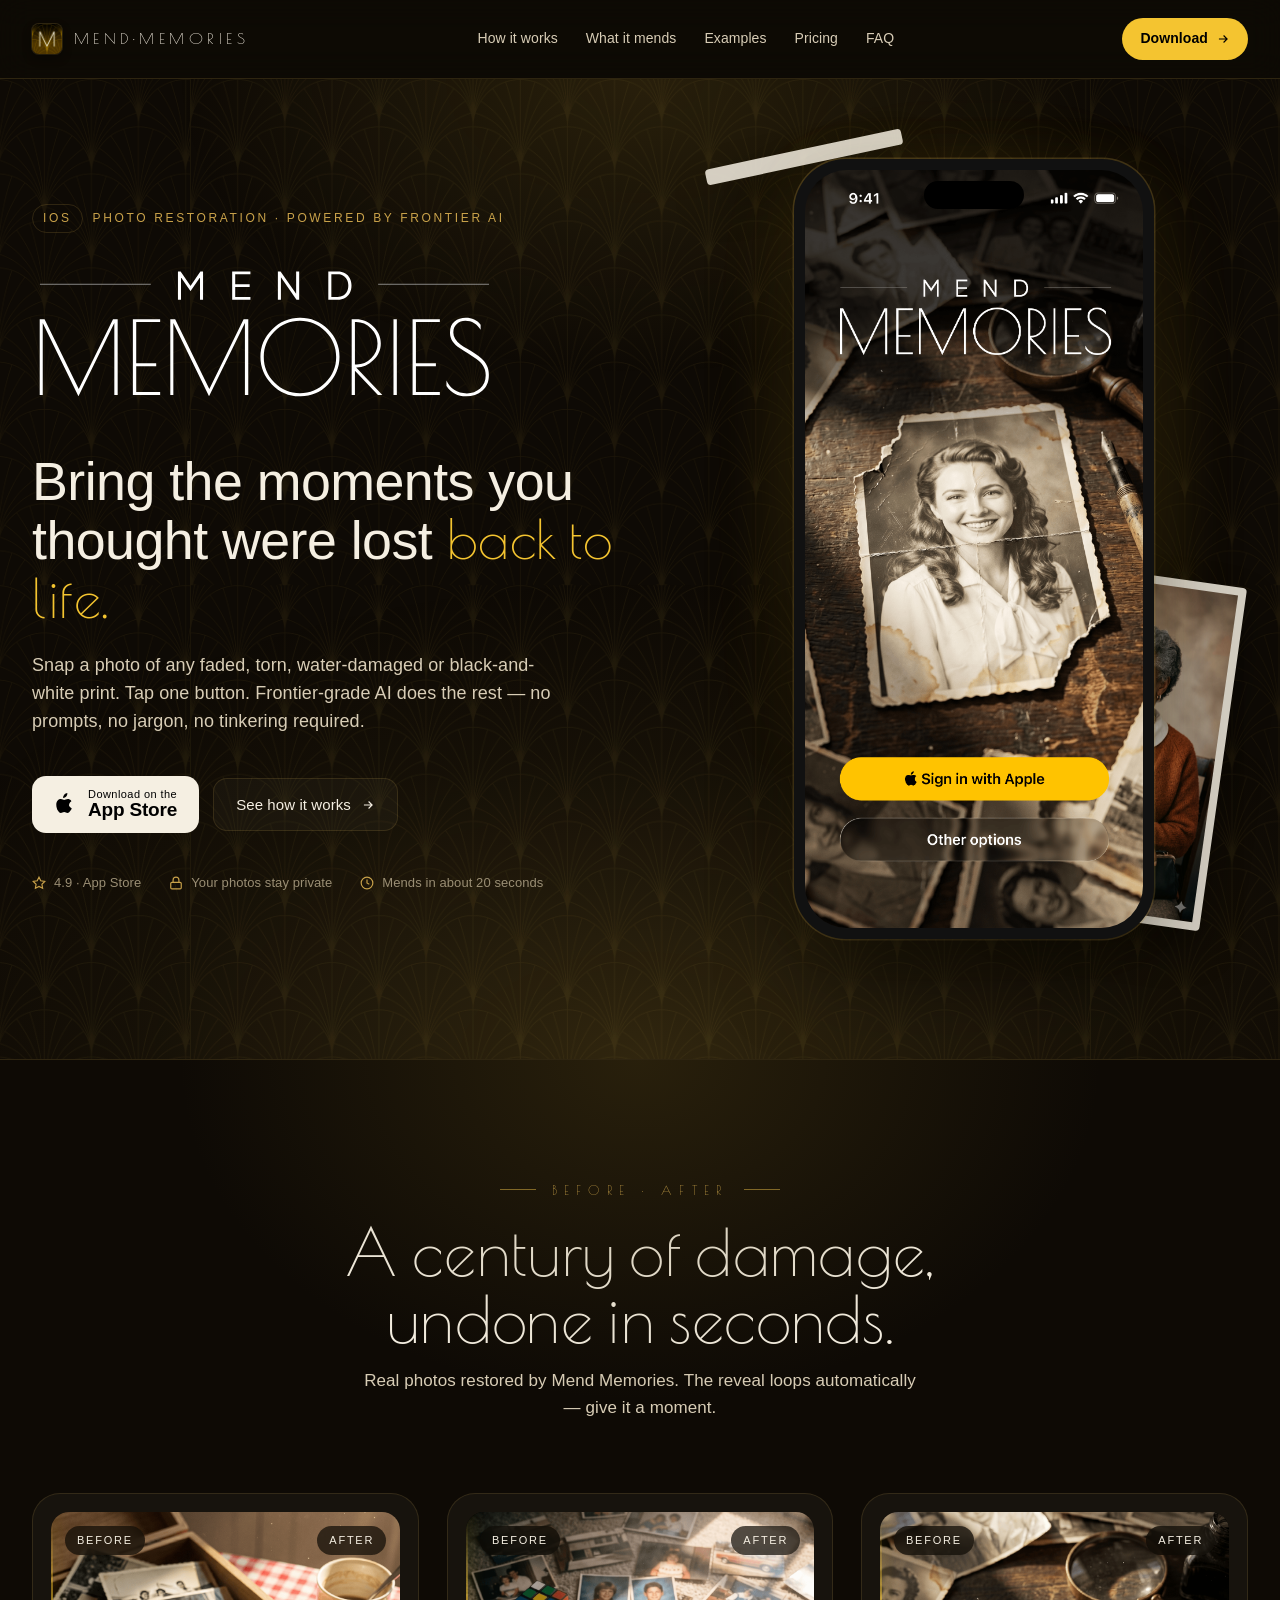
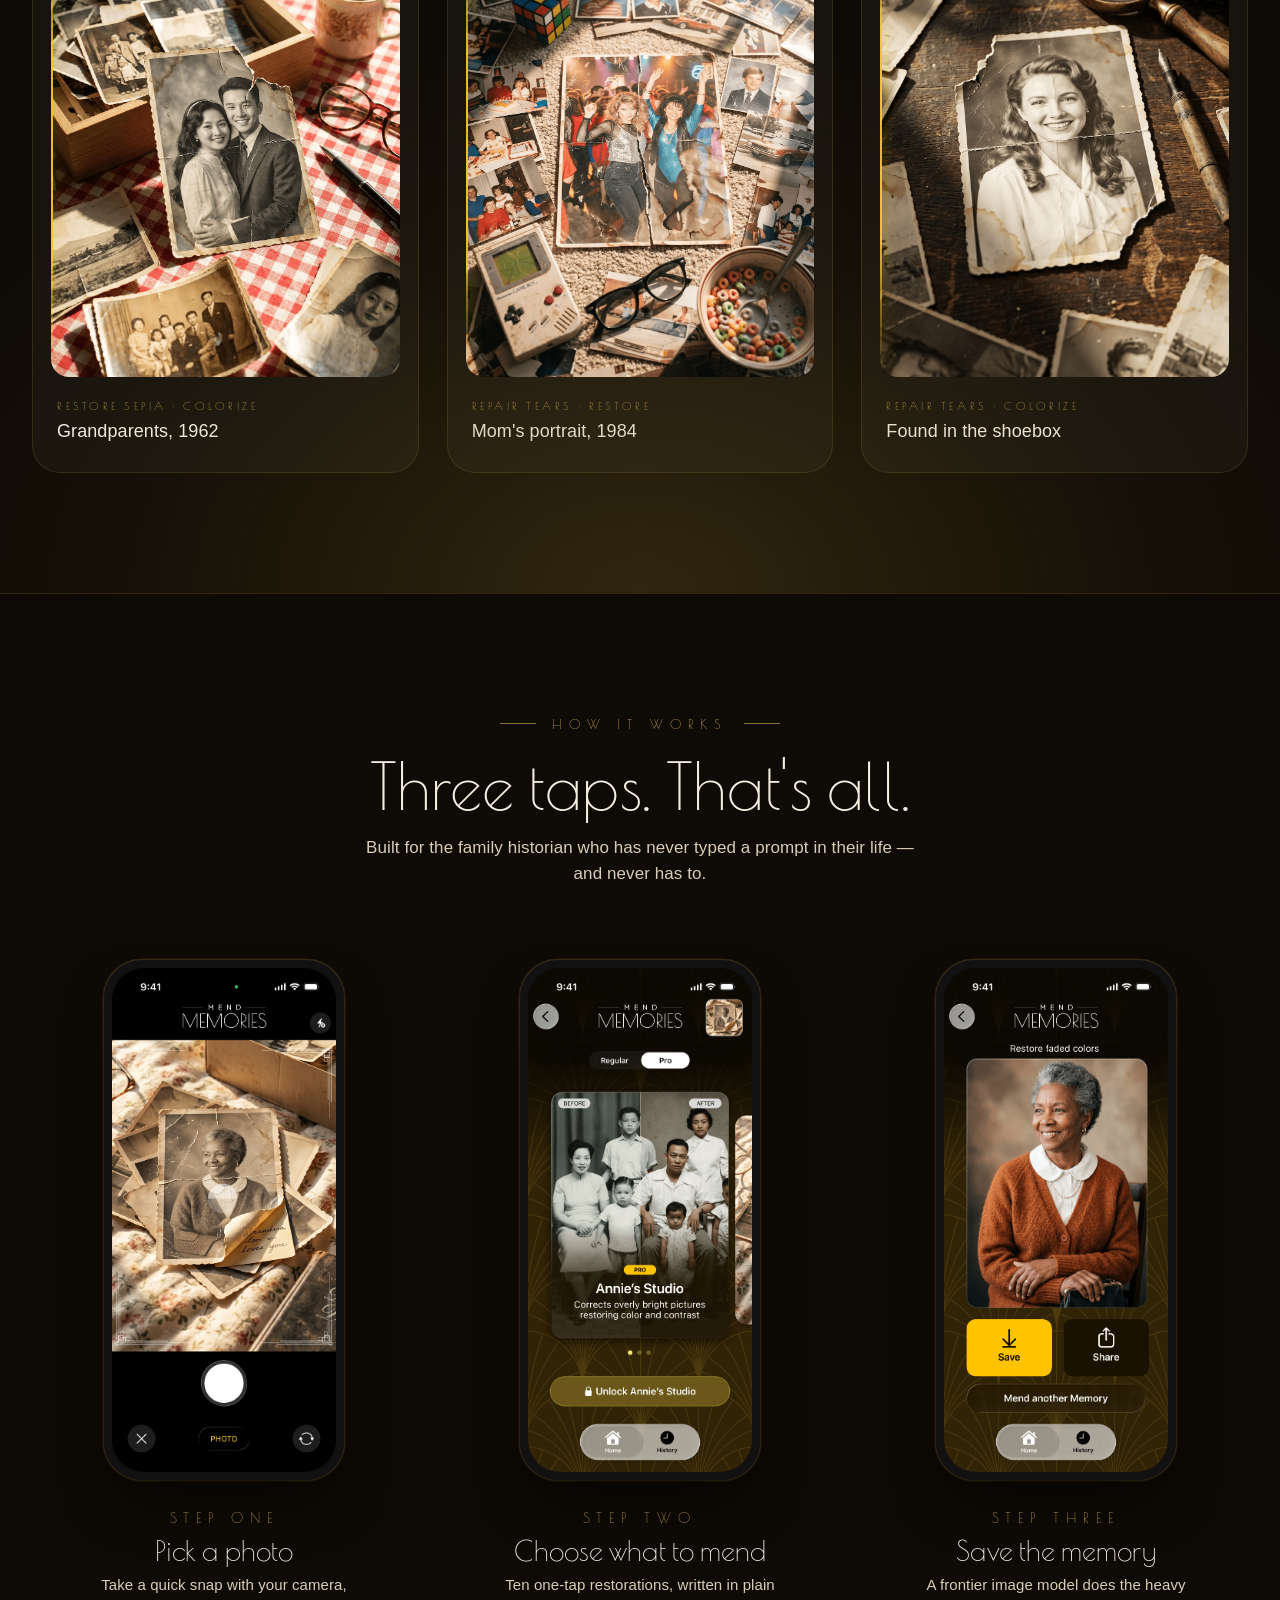
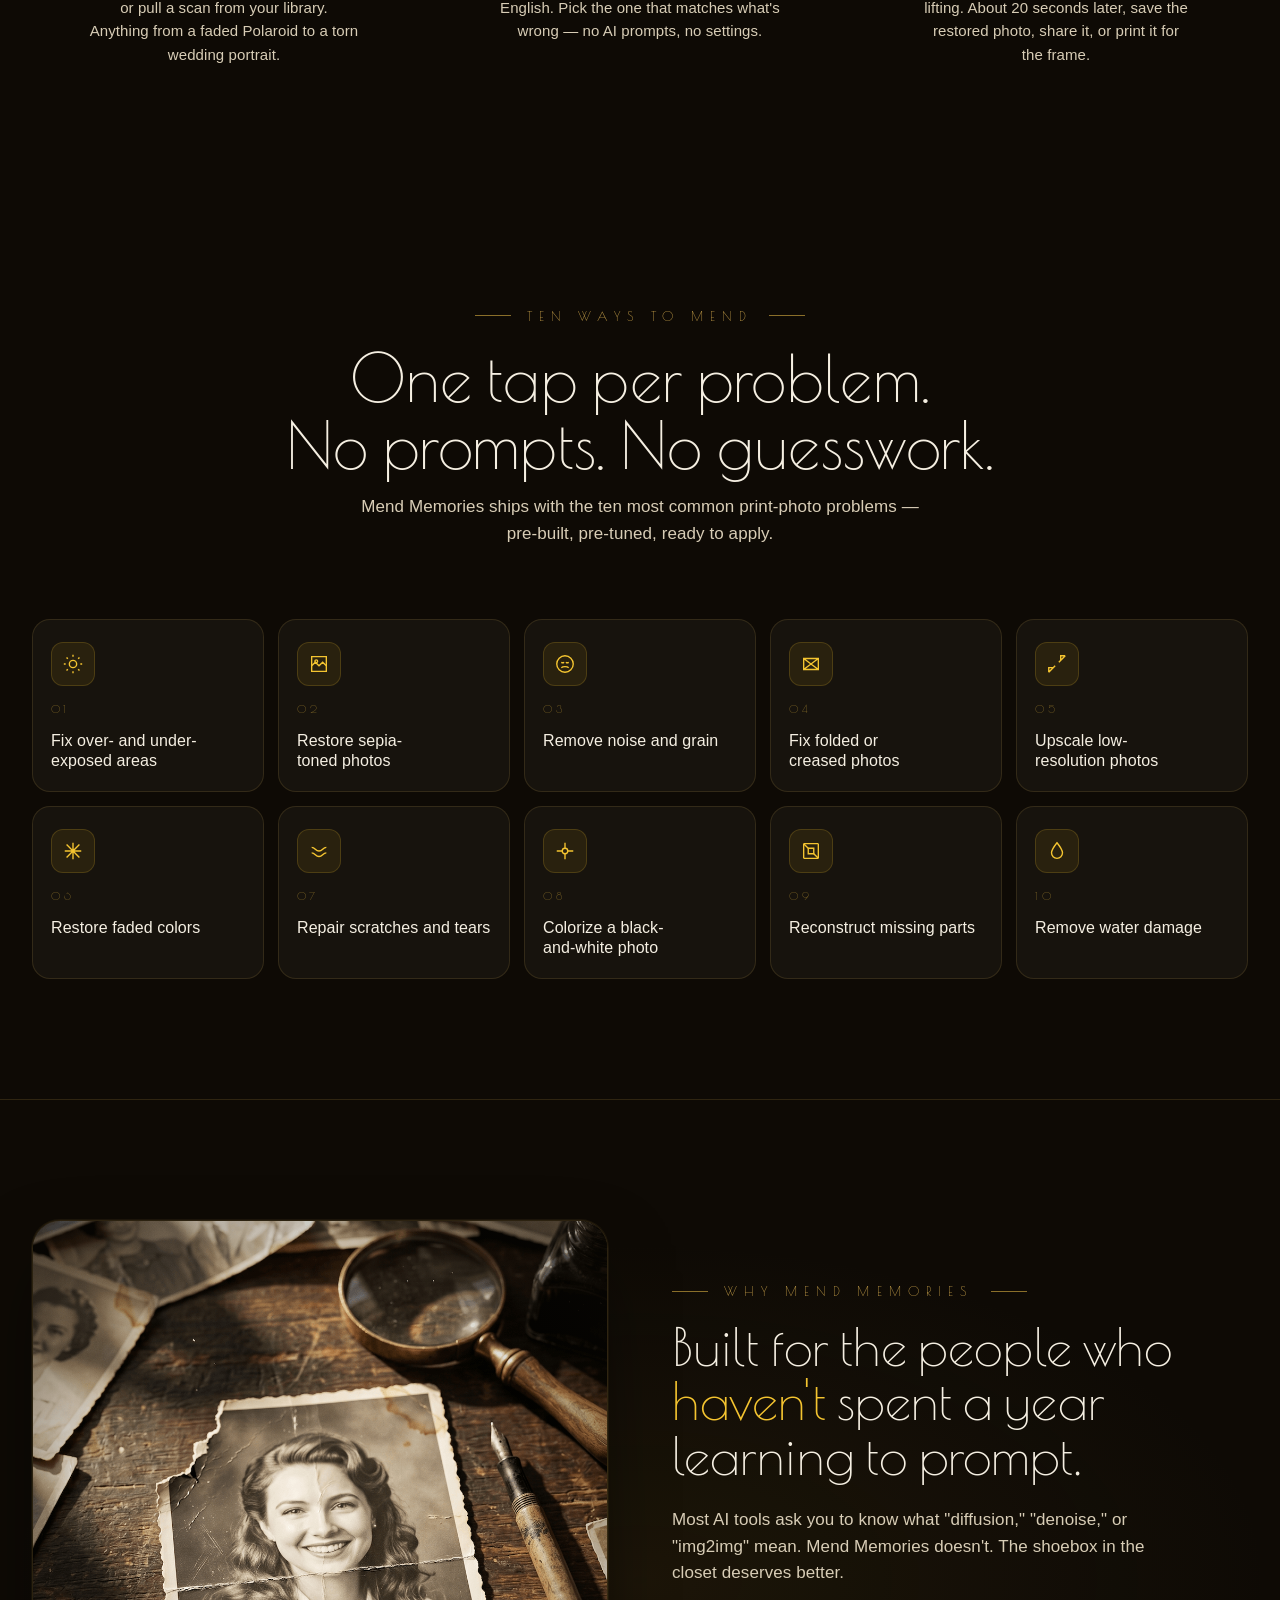
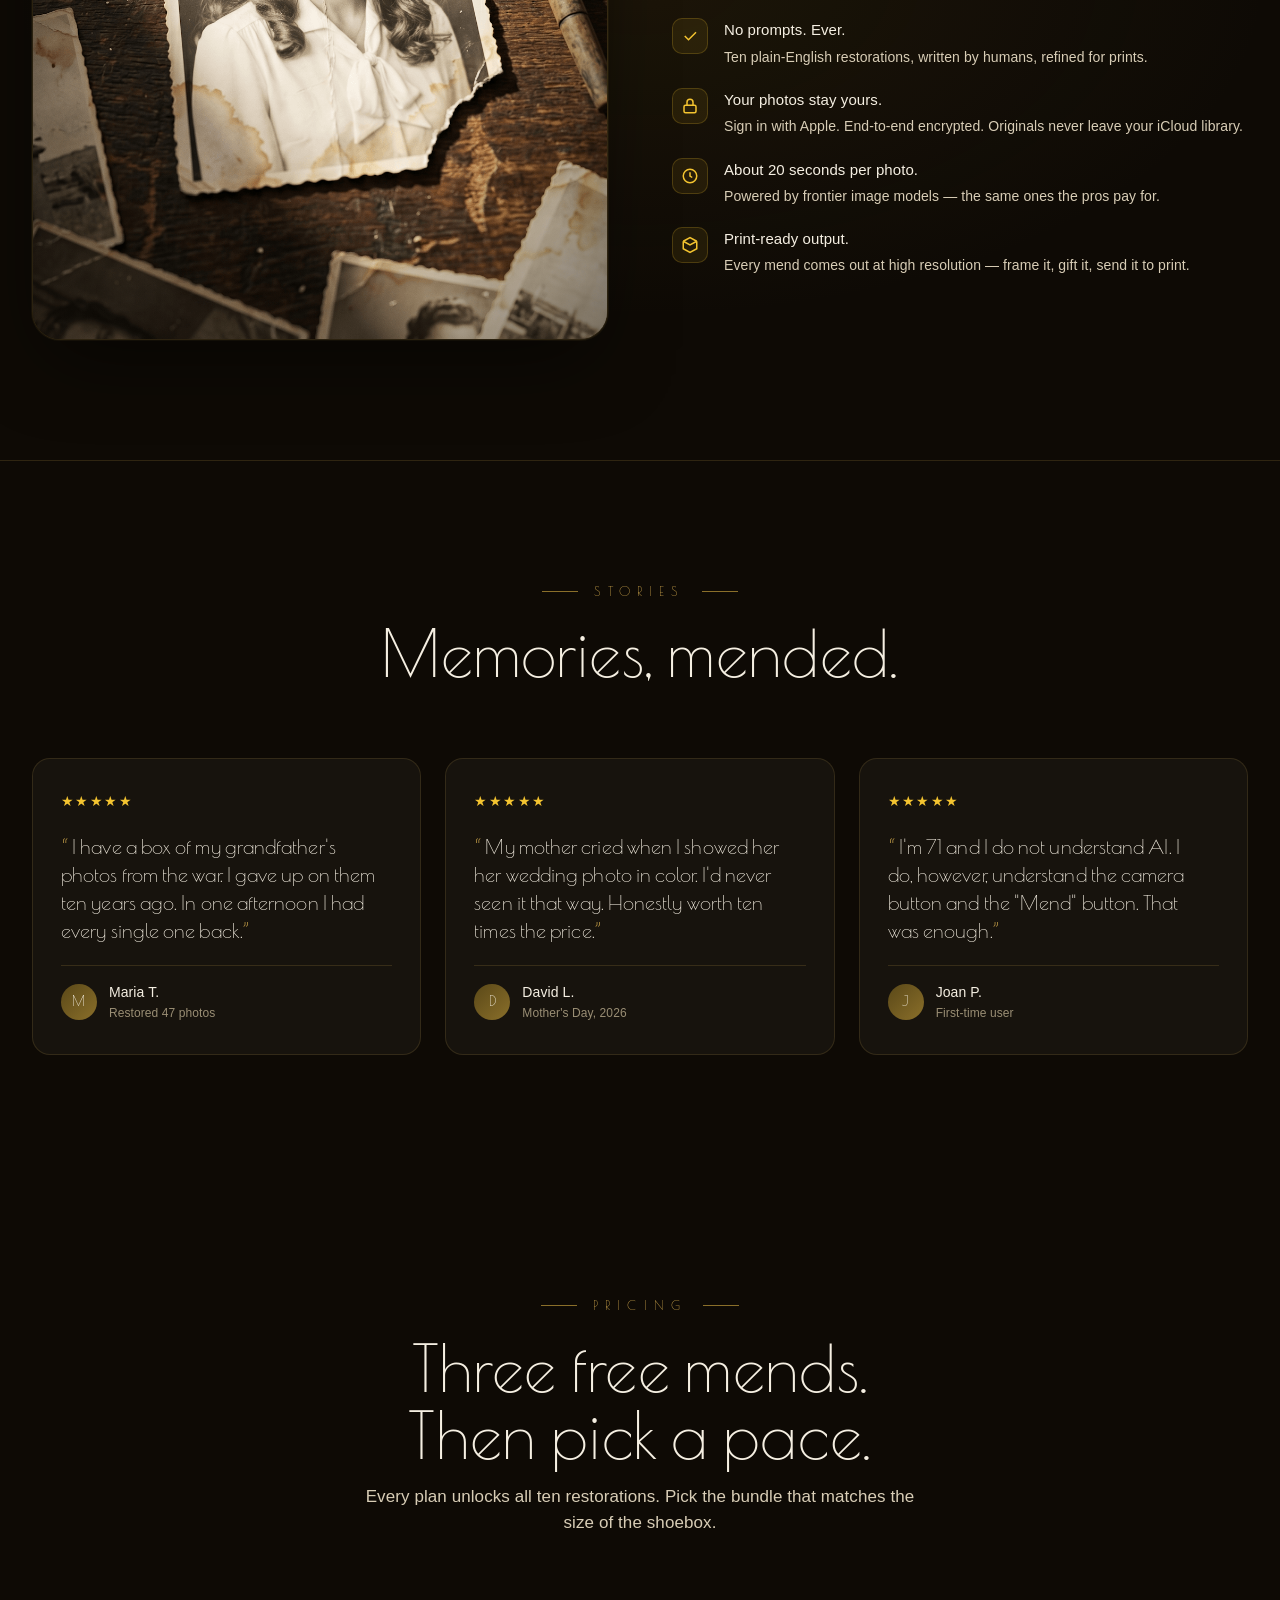
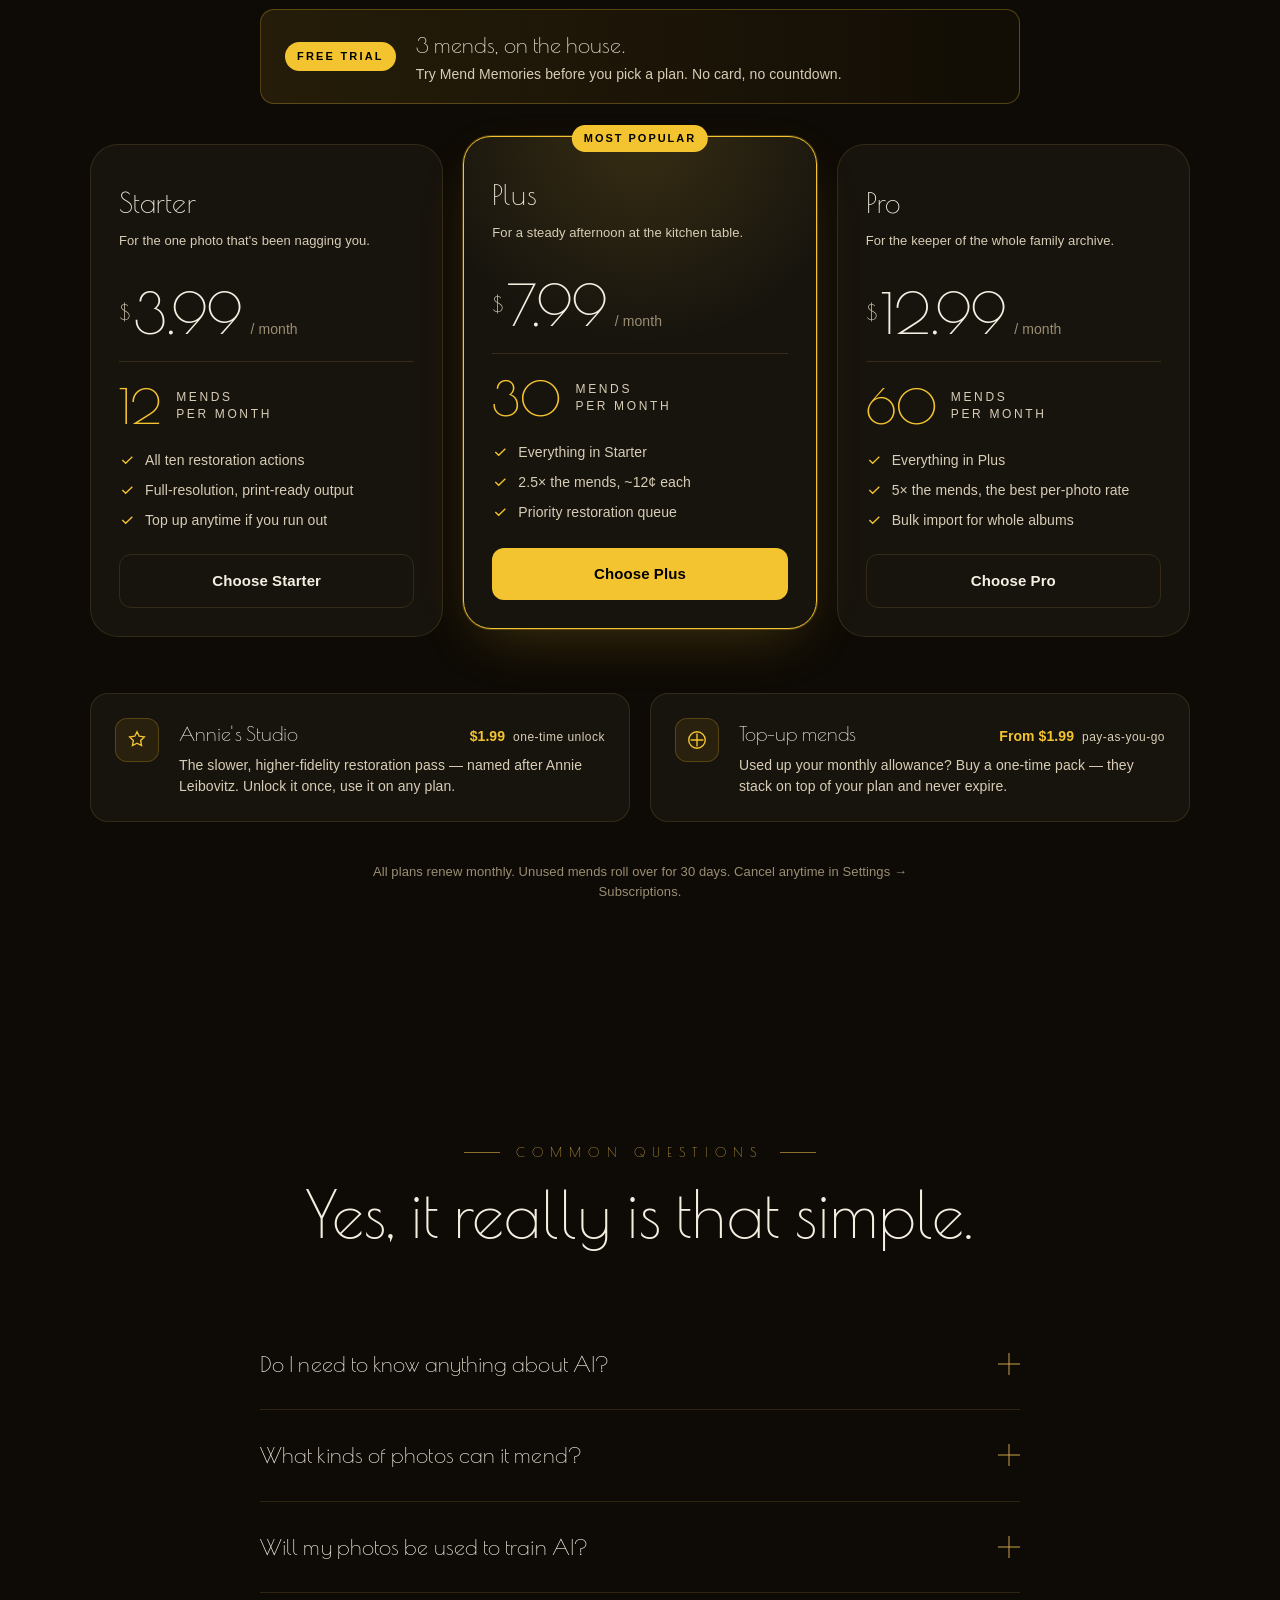
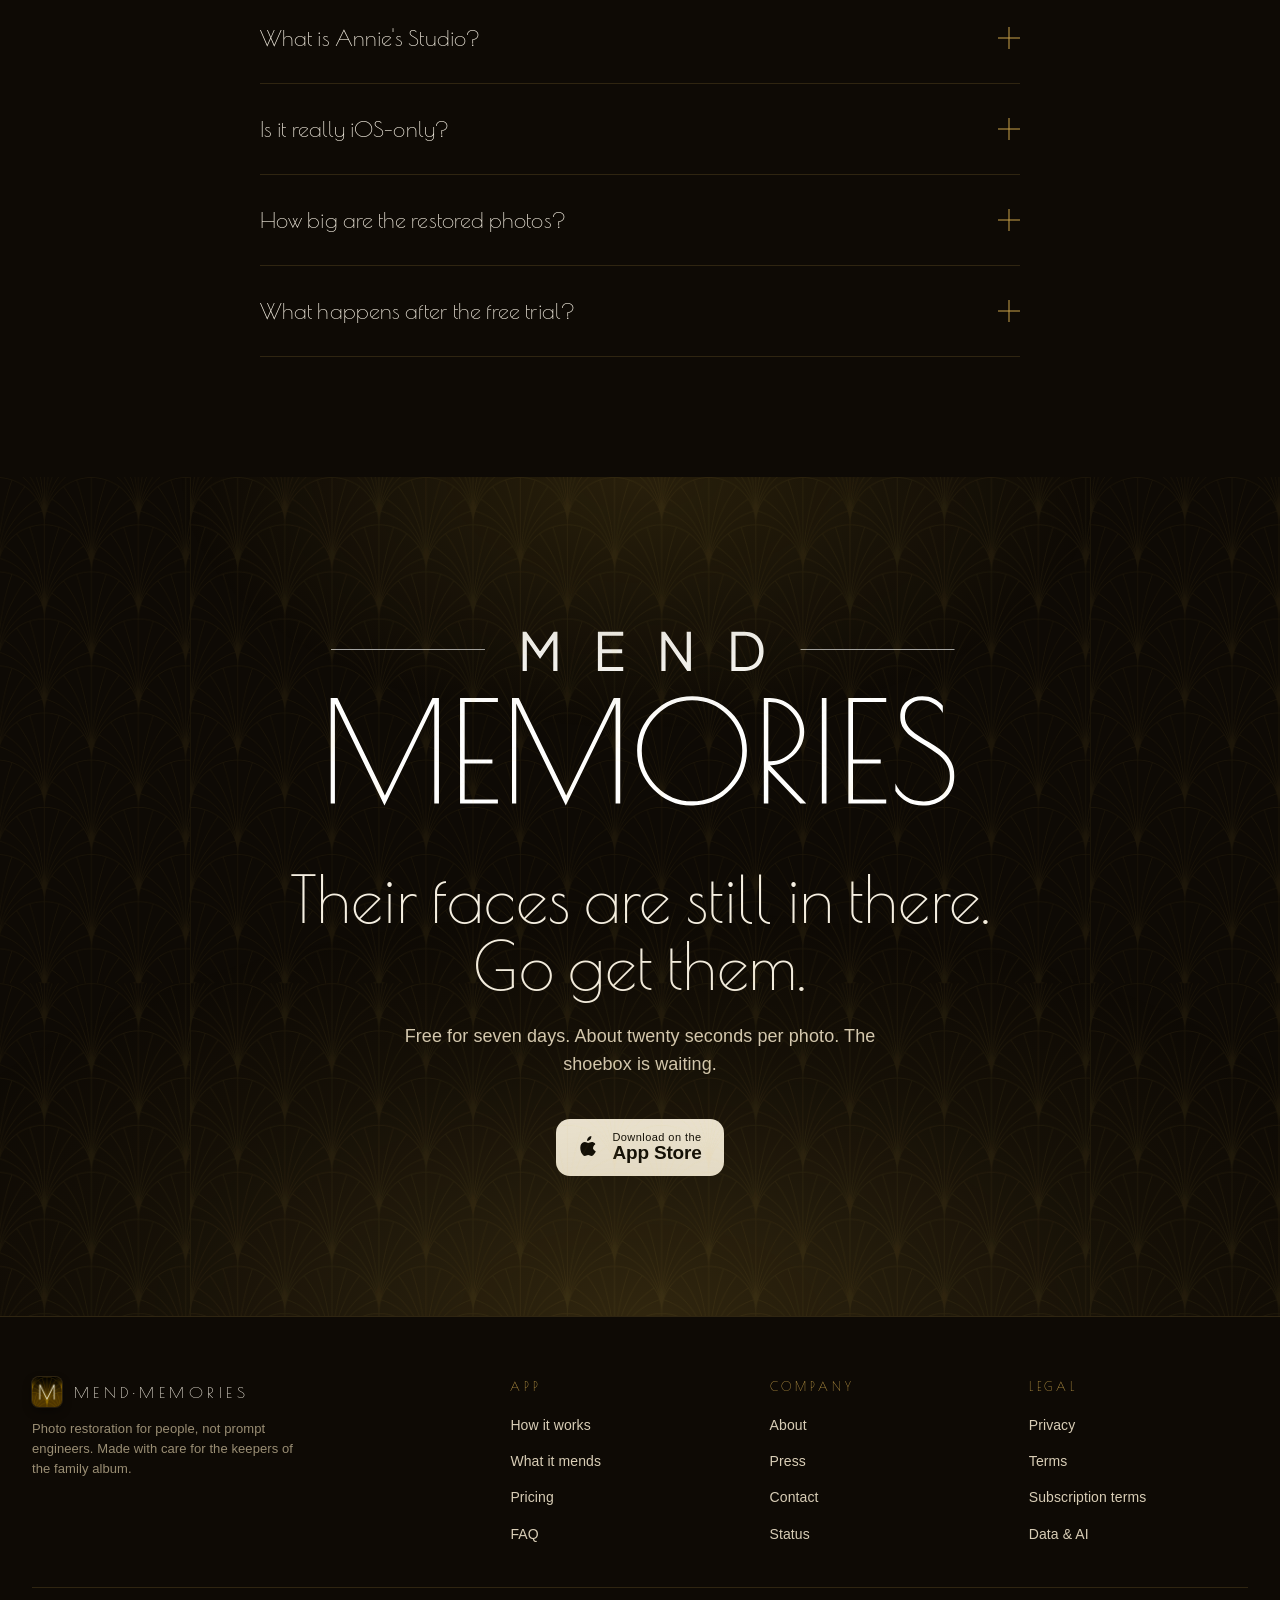
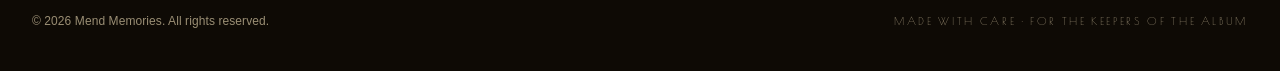
==== index.html @ d6c5230a "initial" ====
<!DOCTYPE html>
<html lang="en">
<head>
  <meta charset="UTF-8" />
  <meta name="viewport" content="width=device-width, initial-scale=1.0" />
  <title>Mend Memories — Bring your memories back to life</title>
  <link rel="preconnect" href="https://fonts.googleapis.com">
  <link rel="preconnect" href="https://fonts.gstatic.com" crossorigin>
  <link href="https://fonts.googleapis.com/css2?family=Poiret+One&display=swap" rel="stylesheet">
  <link rel="stylesheet" href="styles.css">
  <link rel="stylesheet" href="styles-2.css">
  <link rel="stylesheet" href="styles-3.css">
</head>
<body>

<!-- ============ NAV ============ -->
<nav class="nav">
  <div class="nav-inner">
    <a class="nav-mark" href="#top">
      <img class="nav-icon" src="assets/AppIcon.png" alt="">
      MEND·MEMORIES
    </a>
    <div class="nav-links">
      <a href="#how">How it works</a>
      <a href="#actions">What it mends</a>
      <a href="#gallery">Examples</a>
      <a href="#pricing">Pricing</a>
      <a href="#faq">FAQ</a>
    </div>
    <a class="nav-cta" href="#download">
      Download
      <svg width="14" height="14" viewBox="0 0 24 24" fill="none" stroke="currentColor" stroke-width="2">
        <path d="M5 12h14M13 6l6 6-6 6"/>
      </svg>
    </a>
  </div>
</nav>

<!-- ============ HERO ============ -->
<header class="hero" id="top" data-screen-label="01 Hero">
  <div class="deco-bg"><div class="arch-pattern"></div></div>
  <div class="container hero-inner">
    <div class="hero-copy">
      <div class="hero-eyebrow">
        <span class="pill">iOS</span>
        <span>Photo restoration · powered by frontier AI</span>
      </div>

      <img class="wordmark" src="assets/LogoWhite.svg" alt="Mend Memories"/>

      <h1>Bring the moments you<br/>thought were lost <em>back to life.</em></h1>

      <p class="lead">
        Snap a photo of any faded, torn, water-damaged or black-and-white print.
        Tap one button. Frontier-grade AI does the rest — no prompts, no jargon,
        no tinkering required.
      </p>

      <div class="hero-ctas">
        <a class="appstore" href="#download">
          <svg class="apple" viewBox="0 0 24 24" fill="currentColor"><path d="M17.5 12.5c0-2.7 2.2-4 2.3-4-.7-1.7-2.6-2-3.3-2-1.4 0-2.7.8-3.4.8-.7 0-1.8-.8-3-.8-2.2 0-4.3 1.8-4.3 5.2 0 2.1.7 4.3 1.6 5.7.7 1 1.3 1.9 2.6 1.9 1.2 0 1.7-.8 3.1-.8s1.8.8 3 .8c1.3 0 2-1 2.7-2 .9-1.1 1.3-2.3 1.3-2.4-.1 0-2.6-1-2.6-3.4zM15 4.2c.7-.8 1.1-2 1-3.2-1 0-2.2.7-2.9 1.5-.6.7-1.1 1.9-1 3 1.1.1 2.2-.6 2.9-1.3z"/></svg>
          <span class="label">
            <span class="small">Download on the</span>
            <span class="big">App Store</span>
          </span>
        </a>
        <a class="ghost-btn" href="#how">
          See how it works
          <svg width="14" height="14" viewBox="0 0 24 24" fill="none" stroke="currentColor" stroke-width="2"><path d="M5 12h14M13 6l6 6-6 6"/></svg>
        </a>
      </div>

      <div class="hero-meta">
        <span><svg viewBox="0 0 24 24" fill="none" stroke="currentColor" stroke-width="2"><path d="M12 2l3.09 6.26L22 9.27l-5 4.87 1.18 6.88L12 17.77l-6.18 3.25L7 14.14 2 9.27l6.91-1.01z"/></svg> 4.9 · App Store</span>
        <span><svg viewBox="0 0 24 24" fill="none" stroke="currentColor" stroke-width="2"><rect x="3" y="11" width="18" height="11" rx="2"/><path d="M7 11V7a5 5 0 0110 0v4"/></svg> Your photos stay private</span>
        <span><svg viewBox="0 0 24 24" fill="none" stroke="currentColor" stroke-width="2"><circle cx="12" cy="12" r="10"/><path d="M12 6v6l4 2"/></svg> Mends in about 20 seconds</span>
      </div>
    </div>

    <div class="hero-device">
      <div class="hero-photos">
        <div class="stack s1"><img src="assets/photos/hero_stack_top.png" alt=""/></div>
        <div class="stack s2"><img src="assets/photos/portrait_colorized.png" alt=""/></div>
      </div>
      <div class="iphone">
        <div class="iphone-notch"></div>
        <div class="iphone-screen">
          <img src="assets/screens/04_AuthView_1_-_Apple_Only.png" alt="Mend Memories app — sign in screen"/>
        </div>
      </div>
    </div>
  </div>
</header>

<!-- ============ BEFORE / AFTER GALLERY ============ -->
<section class="section gallery" id="gallery" data-screen-label="02 Examples">
  <div class="deco-bg"></div>
  <div class="container">
    <div class="section-head">
      <div class="section-eyebrow">Before · After</div>
      <h2 class="section-title">A century of damage, undone in seconds.</h2>
      <p class="section-sub">
        Real photos restored by Mend Memories. The reveal loops automatically — give it a moment.
      </p>
    </div>

    <div class="gallery-grid">
      <div class="ba-card">
        <div class="ba-stage">
          <img class="before" src="assets/photos/on_desk_before_2.png" alt="Damaged photo on a desk, before restoration"/>
          <img class="after"  src="assets/photos/on_desk_after_2.png"  alt="The same photo restored and colorized"/>
          <div class="seam"></div>
          <span class="ba-tag">Before</span>
          <span class="ba-tag after-tag">After</span>
        </div>
        <div class="ba-caption">
          <div class="action">Restore sepia · colorize</div>
          <div class="title">Grandparents, 1962</div>
        </div>
      </div>

      <div class="ba-card">
        <div class="ba-stage">
          <img class="before" src="assets/photos/on_desk_before_3.png" alt="Damaged photo on a desk, before restoration"/>
          <img class="after"  src="assets/photos/on_desk_restored.png"  alt="The same photo, restored"/>
          <div class="seam"></div>
          <span class="ba-tag">Before</span>
          <span class="ba-tag after-tag">After</span>
        </div>
        <div class="ba-caption">
          <div class="action">Repair tears · restore</div>
          <div class="title">Mom's portrait, 1984</div>
        </div>
      </div>

      <div class="ba-card">
        <div class="ba-stage">
          <img class="before" src="assets/photos/on_desk_before.png" alt="Damaged photo on a desk, before restoration"/>
          <img class="after"  src="assets/photos/on_desk_after.png"  alt="The same photo restored and colorized"/>
          <div class="seam"></div>
          <span class="ba-tag">Before</span>
          <span class="ba-tag after-tag">After</span>
        </div>
        <div class="ba-caption">
          <div class="action">Repair tears · colorize</div>
          <div class="title">Found in the shoebox</div>
        </div>
      </div>
    </div>
  </div>
</section>

<!-- ============ HOW IT WORKS ============ -->
<section class="section how" id="how" data-screen-label="03 How it works">
  <div class="container">
    <div class="section-head">
      <div class="section-eyebrow">How it works</div>
      <h2 class="section-title">Three taps. That's all.</h2>
      <p class="section-sub">
        Built for the family historian who has never typed a prompt in their life — and never has to.
      </p>
    </div>

    <div class="how-grid">
      <div class="how-step">
        <div class="phone">
          <div class="phone-screen">
            <img src="assets/screens/08_OpenCamera.png" alt="Step 1 — Pick a photo"/>
          </div>
        </div>
        <div>
          <div class="stepnum">STEP ONE</div>
          <h3>Pick a photo</h3>
          <p>Take a quick snap with your camera, or pull a scan from your library. Anything from a faded Polaroid to a torn wedding portrait.</p>
        </div>
      </div>

      <div class="how-step">
        <div class="phone">
          <div class="phone-screen">
            <img src="assets/screens/11_ActionSelectionView_-_Pro.png" alt="Step 2 — Choose what to mend"/>
          </div>
        </div>
        <div>
          <div class="stepnum">STEP TWO</div>
          <h3>Choose what to mend</h3>
          <p>Ten one-tap restorations, written in plain English. Pick the one that matches what's wrong — no AI prompts, no settings.</p>
        </div>
      </div>

      <div class="how-step">
        <div class="phone">
          <div class="phone-screen">
            <img src="assets/screens/13_ResultView.png" alt="Step 3 — Save the memory"/>
          </div>
        </div>
        <div>
          <div class="stepnum">STEP THREE</div>
          <h3>Save the memory</h3>
          <p>A frontier image model does the heavy lifting. About 20 seconds later, save the restored photo, share it, or print it for the frame.</p>
        </div>
      </div>
    </div>
  </div>
</section>

<!-- ============ ACTIONS GRID ============ -->
<section class="section actions" id="actions" data-screen-label="04 What it mends">
  <div class="container">
    <div class="section-head">
      <div class="section-eyebrow">Ten ways to mend</div>
      <h2 class="section-title">One tap per problem.<br/>No prompts. No guesswork.</h2>
      <p class="section-sub">
        Mend Memories ships with the ten most common print-photo problems — pre-built, pre-tuned, ready to apply.
      </p>
    </div>

    <div class="actions-grid">
      <div class="action-card">
        <div class="action-icon">
          <svg viewBox="0 0 24 24" fill="none" stroke="currentColor"><circle cx="12" cy="12" r="4"/><path d="M12 2v2M12 20v2M4.93 4.93l1.41 1.41M17.66 17.66l1.41 1.41M2 12h2M20 12h2M4.93 19.07l1.41-1.41M17.66 6.34l1.41-1.41"/></svg>
        </div>
        <div class="num">01</div>
        <div class="name">Fix over- and under-exposed areas</div>
      </div>

      <div class="action-card">
        <div class="action-icon">
          <svg viewBox="0 0 24 24" fill="none" stroke="currentColor"><path d="M4 4h16v16H4z"/><path d="M4 14l4-4 4 4 4-4 4 4"/><circle cx="9" cy="9" r="1.5"/></svg>
        </div>
        <div class="num">02</div>
        <div class="name">Restore sepia-toned photos</div>
      </div>

      <div class="action-card">
        <div class="action-icon">
          <svg viewBox="0 0 24 24" fill="none" stroke="currentColor"><circle cx="12" cy="12" r="9"/><path d="M8 10c1 1 2 1 3 0M13 10c1 1 2 1 3 0M8 16c1.5-1.5 6.5-1.5 8 0"/></svg>
        </div>
        <div class="num">03</div>
        <div class="name">Remove noise and grain</div>
      </div>

      <div class="action-card">
        <div class="action-icon">
          <svg viewBox="0 0 24 24" fill="none" stroke="currentColor"><path d="M4 6l16 12M20 6L4 18M4 6h16v12H4z"/></svg>
        </div>
        <div class="num">04</div>
        <div class="name">Fix folded or creased photos</div>
      </div>

      <div class="action-card">
        <div class="action-icon">
          <svg viewBox="0 0 24 24" fill="none" stroke="currentColor"><path d="M3 21l4-4M3 21v-5h5M21 3l-4 4M21 3h-5v5M14 10l7-7M3 21l7-7"/></svg>
        </div>
        <div class="num">05</div>
        <div class="name">Upscale low-resolution photos</div>
      </div>

      <div class="action-card">
        <div class="action-icon">
          <svg viewBox="0 0 24 24" fill="none" stroke="currentColor"><path d="M12 3v18M3 12h18M5 5l14 14M19 5L5 19"/></svg>
        </div>
        <div class="num">06</div>
        <div class="name">Restore faded colors</div>
      </div>

      <div class="action-card">
        <div class="action-icon">
          <svg viewBox="0 0 24 24" fill="none" stroke="currentColor"><path d="M4 8c4 0 4 4 8 4s4-4 8-4M4 14c4 0 4 4 8 4s4-4 8-4"/></svg>
        </div>
        <div class="num">07</div>
        <div class="name">Repair scratches and tears</div>
      </div>

      <div class="action-card">
        <div class="action-icon">
          <svg viewBox="0 0 24 24" fill="none" stroke="currentColor"><path d="M3 12h6M15 12h6M12 3v6M12 15v6"/><circle cx="12" cy="12" r="3"/></svg>
        </div>
        <div class="num">08</div>
        <div class="name">Colorize a black-and-white photo</div>
      </div>

      <div class="action-card">
        <div class="action-icon">
          <svg viewBox="0 0 24 24" fill="none" stroke="currentColor"><path d="M4 4h16M4 4v16M20 4v16M4 20h16M9 9h6v6H9z"/><path d="M4 4l5 5M20 20l-5-5"/></svg>
        </div>
        <div class="num">09</div>
        <div class="name">Reconstruct missing parts</div>
      </div>

      <div class="action-card">
        <div class="action-icon">
          <svg viewBox="0 0 24 24" fill="none" stroke="currentColor"><path d="M12 3c-4 5-6 8-6 11a6 6 0 0012 0c0-3-2-6-6-11z"/></svg>
        </div>
        <div class="num">10</div>
        <div class="name">Remove water damage</div>
      </div>
    </div>
  </div>
</section>

<!-- ============ PITCH / PRIVACY ============ -->
<section class="section pitch" data-screen-label="05 Why">
  <div class="container">
    <div class="pitch-grid">
      <div class="pitch-photo">
        <img src="assets/photos/why_mend.png" alt="A box of old family photos"/>
        <div class="vignette"></div>
      </div>
      <div class="pitch-copy">
        <div class="section-eyebrow" style="justify-content:flex-start">Why Mend Memories</div>
        <h2>Built for the people who <em>haven't</em> spent a year learning to prompt.</h2>
        <p>
          Most AI tools ask you to know what "diffusion," "denoise," or
          "img2img" mean. Mend Memories doesn't. The shoebox in the closet
          deserves better.
        </p>

        <div class="pitch-points">
          <div class="pitch-point">
            <div class="ic"><svg viewBox="0 0 24 24" fill="none" stroke="currentColor" stroke-width="2"><path d="M5 12l5 5L20 7"/></svg></div>
            <div class="txt">
              <strong>No prompts. Ever.</strong>
              <span>Ten plain-English restorations, written by humans, refined for prints.</span>
            </div>
          </div>
          <div class="pitch-point">
            <div class="ic"><svg viewBox="0 0 24 24" fill="none" stroke="currentColor" stroke-width="2"><rect x="4" y="11" width="16" height="10" rx="2"/><path d="M8 11V7a4 4 0 018 0v4"/></svg></div>
            <div class="txt">
              <strong>Your photos stay yours.</strong>
              <span>Sign in with Apple. End-to-end encrypted. Originals never leave your iCloud library.</span>
            </div>
          </div>
          <div class="pitch-point">
            <div class="ic"><svg viewBox="0 0 24 24" fill="none" stroke="currentColor" stroke-width="2"><circle cx="12" cy="12" r="9"/><path d="M12 7v5l3 2"/></svg></div>
            <div class="txt">
              <strong>About 20 seconds per photo.</strong>
              <span>Powered by frontier image models — the same ones the pros pay for.</span>
            </div>
          </div>
          <div class="pitch-point">
            <div class="ic"><svg viewBox="0 0 24 24" fill="none" stroke="currentColor" stroke-width="2"><path d="M3 7l9 5 9-5M3 7v10l9 5 9-5V7M3 7l9-5 9 5"/></svg></div>
            <div class="txt">
              <strong>Print-ready output.</strong>
              <span>Every mend comes out at high resolution — frame it, gift it, send it to print.</span>
            </div>
          </div>
        </div>
      </div>
    </div>
  </div>
</section>

<!-- ============ TESTIMONIALS ============ -->
<section class="section testimonials" data-screen-label="06 Testimonials">
  <div class="container">
    <div class="section-head">
      <div class="section-eyebrow">Stories</div>
      <h2 class="section-title">Memories, mended.</h2>
    </div>

    <div class="testimonials-grid">
      <div class="testimonial">
        <div class="stars">★★★★★</div>
        <p>I have a box of my grandfather's photos from the war. I gave up on them ten years ago. In one afternoon I had every single one back.</p>
        <div class="who">
          <div class="avatar">M</div>
          <div class="who-info">
            <span class="name">Maria T.</span>
            <span class="meta">Restored 47 photos</span>
          </div>
        </div>
      </div>

      <div class="testimonial">
        <div class="stars">★★★★★</div>
        <p>My mother cried when I showed her her wedding photo in color. I'd never seen it that way. Honestly worth ten times the price.</p>
        <div class="who">
          <div class="avatar">D</div>
          <div class="who-info">
            <span class="name">David L.</span>
            <span class="meta">Mother's Day, 2026</span>
          </div>
        </div>
      </div>

      <div class="testimonial">
        <div class="stars">★★★★★</div>
        <p>I'm 71 and I do not understand AI. I do, however, understand the camera button and the "Mend" button. That was enough.</p>
        <div class="who">
          <div class="avatar">J</div>
          <div class="who-info">
            <span class="name">Joan P.</span>
            <span class="meta">First-time user</span>
          </div>
        </div>
      </div>
    </div>
  </div>
</section>

<!-- ============ PRICING ============ -->
<section class="section pricing" id="pricing" data-screen-label="07 Pricing">
  <div class="container">
    <div class="section-head">
      <div class="section-eyebrow">Pricing</div>
      <h2 class="section-title">Three free mends.<br/>Then pick a pace.</h2>
      <p class="section-sub">
        Every plan unlocks all ten restorations. Pick the bundle that matches the size of the shoebox.
      </p>
    </div>

    <div class="trial-banner">
      <div class="trial-badge">FREE TRIAL</div>
      <div class="trial-copy">
        <strong>3 mends, on the house.</strong>
        <span>Try Mend Memories before you pick a plan. No card, no countdown.</span>
      </div>
    </div>

    <div class="tier-grid">
      <div class="tier-card">
        <div class="tier-head">
          <h3>Starter</h3>
          <p class="tier-tag">For the one photo that's been nagging you.</p>
        </div>
        <div class="tier-price">
          <span class="currency">$</span>
          <span class="amt">3.99</span>
          <span class="per">/ month</span>
        </div>
        <div class="tier-gens">
          <span class="big">12</span>
          <span class="lbl">mends<br/>per month</span>
        </div>
        <ul class="tier-features">
          <li><svg viewBox="0 0 24 24" fill="none" stroke="currentColor" stroke-width="2"><path d="M5 12l5 5L20 7"/></svg>All ten restoration actions</li>
          <li><svg viewBox="0 0 24 24" fill="none" stroke="currentColor" stroke-width="2"><path d="M5 12l5 5L20 7"/></svg>Full-resolution, print-ready output</li>
          <li><svg viewBox="0 0 24 24" fill="none" stroke="currentColor" stroke-width="2"><path d="M5 12l5 5L20 7"/></svg>Top up anytime if you run out</li>
        </ul>
        <a class="tier-cta ghost" href="#download">Choose Starter</a>
      </div>

      <div class="tier-card featured">
        <span class="tier-ribbon">Most popular</span>
        <div class="tier-head">
          <h3>Plus</h3>
          <p class="tier-tag">For a steady afternoon at the kitchen table.</p>
        </div>
        <div class="tier-price">
          <span class="currency">$</span>
          <span class="amt">7.99</span>
          <span class="per">/ month</span>
        </div>
        <div class="tier-gens">
          <span class="big">30</span>
          <span class="lbl">mends<br/>per month</span>
        </div>
        <ul class="tier-features">
          <li><svg viewBox="0 0 24 24" fill="none" stroke="currentColor" stroke-width="2"><path d="M5 12l5 5L20 7"/></svg>Everything in Starter</li>
          <li><svg viewBox="0 0 24 24" fill="none" stroke="currentColor" stroke-width="2"><path d="M5 12l5 5L20 7"/></svg>2.5× the mends, ~12¢ each</li>
          <li><svg viewBox="0 0 24 24" fill="none" stroke="currentColor" stroke-width="2"><path d="M5 12l5 5L20 7"/></svg>Priority restoration queue</li>
        </ul>
        <a class="tier-cta" href="#download">Choose Plus</a>
      </div>

      <div class="tier-card">
        <div class="tier-head">
          <h3>Pro</h3>
          <p class="tier-tag">For the keeper of the whole family archive.</p>
        </div>
        <div class="tier-price">
          <span class="currency">$</span>
          <span class="amt">12.99</span>
          <span class="per">/ month</span>
        </div>
        <div class="tier-gens">
          <span class="big">60</span>
          <span class="lbl">mends<br/>per month</span>
        </div>
        <ul class="tier-features">
          <li><svg viewBox="0 0 24 24" fill="none" stroke="currentColor" stroke-width="2"><path d="M5 12l5 5L20 7"/></svg>Everything in Plus</li>
          <li><svg viewBox="0 0 24 24" fill="none" stroke="currentColor" stroke-width="2"><path d="M5 12l5 5L20 7"/></svg>5× the mends, the best per-photo rate</li>
          <li><svg viewBox="0 0 24 24" fill="none" stroke="currentColor" stroke-width="2"><path d="M5 12l5 5L20 7"/></svg>Bulk import for whole albums</li>
        </ul>
        <a class="tier-cta ghost" href="#download">Choose Pro</a>
      </div>
    </div>

    <div class="addons">
      <div class="addon">
        <div class="addon-icon">
          <svg viewBox="0 0 24 24" fill="none" stroke="currentColor" stroke-width="1.5"><path d="M12 3l2.39 4.84L20 8.65l-4 3.9.95 5.51L12 15.45l-4.95 2.6L8 12.55l-4-3.9 5.61-.81z"/></svg>
        </div>
        <div class="addon-body">
          <div class="addon-row">
            <h4>Annie's Studio</h4>
            <span class="addon-price">$1.99 <em>one-time unlock</em></span>
          </div>
          <p>The slower, higher-fidelity restoration pass — named after Annie Leibovitz. Unlock it once, use it on any plan.</p>
        </div>
      </div>

      <div class="addon">
        <div class="addon-icon">
          <svg viewBox="0 0 24 24" fill="none" stroke="currentColor" stroke-width="1.5"><path d="M12 5v14M5 12h14"/><circle cx="12" cy="12" r="9"/></svg>
        </div>
        <div class="addon-body">
          <div class="addon-row">
            <h4>Top-up mends</h4>
            <span class="addon-price">From $1.99 <em>pay-as-you-go</em></span>
          </div>
          <p>Used up your monthly allowance? Buy a one-time pack — they stack on top of your plan and never expire.</p>
        </div>
      </div>
    </div>

    <p class="pricing-foot">All plans renew monthly. Unused mends roll over for 30 days. Cancel anytime in Settings → Subscriptions.</p>
  </div>
</section>

<!-- ============ FAQ ============ -->
<section class="section" id="faq" data-screen-label="08 FAQ">
  <div class="container">
    <div class="section-head">
      <div class="section-eyebrow">Common questions</div>
      <h2 class="section-title">Yes, it really is that simple.</h2>
    </div>

    <div class="faq">
      <details class="faq-item">
        <summary>Do I need to know anything about AI? <span class="plus"></span></summary>
        <div class="answer">Not a thing. There are no prompts, no sliders, no settings. You pick a photo, tap one of ten plainly-worded actions, and wait about twenty seconds. The AI lives in the background — you never have to talk to it.</div>
      </details>
      <details class="faq-item">
        <summary>What kinds of photos can it mend? <span class="plus"></span></summary>
        <div class="answer">Printed photographs of any age — Polaroids, professional studio portraits, school photos, military ID photos, wedding albums, faded color prints from the 70s and 80s, sepia-toned tintypes, water-damaged photos, photos that have been folded or torn. If you can hold it, snap it, and we can probably mend it.</div>
      </details>
      <details class="faq-item">
        <summary>Will my photos be used to train AI? <span class="plus"></span></summary>
        <div class="answer">No. Your photos are sent encrypted, restored, and returned. They are not retained, not shared, and not used for training — not by us, not by the model providers we use. Sign in with Apple keeps your identity to yourself.</div>
      </details>
      <details class="faq-item">
        <summary>What is Annie's Studio? <span class="plus"></span></summary>
        <div class="answer">Annie's Studio is the Pro mode — a more careful, higher-fidelity restoration pass, named after Annie Leibovitz. It's slower and more expensive to run, so it's reserved for subscribers who want the very best result for a treasured photo.</div>
      </details>
      <details class="faq-item">
        <summary>Is it really iOS-only? <span class="plus"></span></summary>
        <div class="answer">For now, yes. Mend Memories is built for the iPhone and the iPad. We are watching demand for an Android version — if you'd like one, let us know.</div>
      </details>
      <details class="faq-item">
        <summary>How big are the restored photos? <span class="plus"></span></summary>
        <div class="answer">Restorations come back at the resolution they came in at, or upscaled if you chose that action. Either way, the output is print-ready — most users frame the result at 8×10 or larger without any quality loss.</div>
      </details>
      <details class="faq-item">
        <summary>What happens after the free trial? <span class="plus"></span></summary>
        <div class="answer">Nothing surprising. On day 8, your subscription begins at the plan you chose. Apple sends you a reminder before that happens, and you can cancel any time from Settings → Subscriptions on your iPhone.</div>
      </details>
    </div>
  </div>
</section>

<!-- ============ FINAL CTA ============ -->
<section class="section final-cta" id="download" data-screen-label="09 Download">
  <div class="deco-bg"><div class="arch-pattern"></div></div>
  <div class="container">
    <img class="wordmark" src="assets/LogoWhite.svg" alt="Mend Memories"/>
    <h2>Their faces are still in there.<br/>Go get them.</h2>
    <p>Free for seven days. About twenty seconds per photo. The shoebox is waiting.</p>
    <div class="hero-ctas" style="justify-content:center">
      <a class="appstore" href="#">
        <svg class="apple" viewBox="0 0 24 24" fill="currentColor"><path d="M17.5 12.5c0-2.7 2.2-4 2.3-4-.7-1.7-2.6-2-3.3-2-1.4 0-2.7.8-3.4.8-.7 0-1.8-.8-3-.8-2.2 0-4.3 1.8-4.3 5.2 0 2.1.7 4.3 1.6 5.7.7 1 1.3 1.9 2.6 1.9 1.2 0 1.7-.8 3.1-.8s1.8.8 3 .8c1.3 0 2-1 2.7-2 .9-1.1 1.3-2.3 1.3-2.4-.1 0-2.6-1-2.6-3.4zM15 4.2c.7-.8 1.1-2 1-3.2-1 0-2.2.7-2.9 1.5-.6.7-1.1 1.9-1 3 1.1.1 2.2-.6 2.9-1.3z"/></svg>
        <span class="label">
          <span class="small">Download on the</span>
          <span class="big">App Store</span>
        </span>
      </a>
    </div>
  </div>
</section>

<!-- ============ FOOTER ============ -->
<footer class="footer">
  <div class="container">
    <div class="footer-inner">
      <div class="footer-brand">
        <a class="nav-mark" href="#top">
          <img class="nav-icon" src="assets/AppIcon.png" alt="">
          MEND·MEMORIES
        </a>
        <p>Photo restoration for people, not prompt engineers. Made with care for the keepers of the family album.</p>
      </div>
      <div class="footer-col">
        <h4>App</h4>
        <ul>
          <li><a href="#how">How it works</a></li>
          <li><a href="#actions">What it mends</a></li>
          <li><a href="#pricing">Pricing</a></li>
          <li><a href="#faq">FAQ</a></li>
        </ul>
      </div>
      <div class="footer-col">
        <h4>Company</h4>
        <ul>
          <li><a href="#">About</a></li>
          <li><a href="#">Press</a></li>
          <li><a href="#">Contact</a></li>
          <li><a href="#">Status</a></li>
        </ul>
      </div>
      <div class="footer-col">
        <h4>Legal</h4>
        <ul>
          <li><a href="#">Privacy</a></li>
          <li><a href="#">Terms</a></li>
          <li><a href="#">Subscription terms</a></li>
          <li><a href="#">Data &amp; AI</a></li>
        </ul>
      </div>
    </div>
    <div class="footer-bottom">
      <span>© 2026 Mend Memories. All rights reserved.</span>
      <span class="made">Made with care · for the keepers of the album</span>
    </div>
  </div>
</footer>

</body>
</html>
---- styles.css ----
/* === Mend Memories landing ============================================ */
:root {
  --bg: #0e0a05;
  --bg-2: #1a1208;
  --bg-3: #221708;
  --gold: #c9a24a;
  --gold-soft: #8a6f2a;
  --gold-deep: #5a4818;
  --yellow: #f4c430;
  --yellow-2: #f0b91d;
  --cream: #f5efe2;
  --cream-dim: #d8cdb6;
  --muted: #9a8e74;
  --line: rgba(201, 162, 74, 0.18);
  --card: rgba(255, 245, 220, 0.04);
  --card-border: rgba(201, 162, 74, 0.16);
  --shadow-warm: 0 30px 80px -20px rgba(0,0,0,0.6), 0 0 0 1px rgba(201,162,74,0.08);
  --radius: 18px;
  --radius-lg: 28px;
}

* { box-sizing: border-box; }
html, body { margin: 0; padding: 0; }
html { scroll-behavior: smooth; }

body {
  background: var(--bg);
  color: var(--cream);
  font-family: "Helvetica Neue", Helvetica, "Arial", sans-serif;
  font-size: 17px;
  line-height: 1.55;
  -webkit-font-smoothing: antialiased;
  font-feature-settings: "ss01", "cv11";
  letter-spacing: 0.005em;
  overflow-x: hidden;
}

img { display: block; max-width: 100%; }
a { color: inherit; text-decoration: none; }

/* === Type ============================================================= */
.deco {
  font-family: "Poiret One", "Trajan Pro", "Cinzel", serif;
  font-weight: 400;
  letter-spacing: 0.01em;
}
.mono {
  font-family: "JetBrains Mono", "SF Mono", ui-monospace, monospace;
  letter-spacing: 0.04em;
  text-transform: uppercase;
  font-size: 11px;
  color: var(--gold);
}

/* MEND·MEMORIES wordmark (uses the supplied SVG logo) */
.wordmark {
  display: inline-block;
  width: clamp(300px, 36vw, 520px);
  height: auto;
  line-height: 0;
}
.wordmark img,
.wordmark svg {
  display: block;
  width: 100%;
  height: auto;
}

/* deco arch background — fan/rising sun */
.deco-bg {
  position: absolute;
  inset: 0;
  pointer-events: none;
  background:
    radial-gradient(ellipse 90% 70% at 50% 100%,
      rgba(138, 111, 42, 0.28) 0%,
      rgba(138, 111, 42, 0.06) 45%,
      transparent 70%),
    radial-gradient(ellipse 60% 50% at 50% 0%,
      rgba(90, 72, 24, 0.35) 0%,
      transparent 60%);
  z-index: 0;
}
.deco-bg svg { width: 100%; height: 100%; opacity: 0.6; }

/* === Layout =========================================================== */
.container {
  max-width: 1280px;
  margin: 0 auto;
  padding: 0 32px;
}

section { position: relative; }

/* === Nav ============================================================== */
.nav {
  position: sticky;
  top: 0;
  z-index: 50;
  backdrop-filter: blur(16px);
  background: rgba(14, 10, 5, 0.7);
  border-bottom: 1px solid var(--line);
}
.nav-inner {
  display: flex;
  align-items: center;
  justify-content: space-between;
  padding: 18px 32px;
  max-width: 1280px;
  margin: 0 auto;
}
.nav-mark {
  font-family: "Poiret One", serif;
  font-size: 16px;
  letter-spacing: 0.28em;
  display: flex;
  align-items: center;
  gap: 12px;
}
.nav-mark .dot {
  width: 5px; height: 5px; border-radius: 50%;
  background: var(--yellow);
  display: inline-block;
}
.nav-icon {
  width: 30px;
  height: 30px;
  border-radius: 7px;
  display: block;
  box-shadow: 0 4px 10px rgba(0,0,0,0.4), 0 0 0 1px rgba(201,162,74,0.2);
}
.nav-links { display: flex; gap: 28px; font-size: 14px; color: var(--cream-dim); }
.nav-links a:hover { color: var(--cream); }
.nav-cta {
  display: inline-flex; align-items: center; gap: 8px;
  background: var(--yellow);
  color: #000;
  font-weight: 600;
  font-size: 14px;
  padding: 10px 18px;
  border-radius: 999px;
  transition: transform 0.15s ease, background 0.15s;
}
.nav-cta:hover { background: var(--yellow-2); transform: translateY(-1px); }

/* === Hero ============================================================= */
.hero {
  padding: 80px 0 120px;
  position: relative;
  overflow: hidden;
}
.hero-inner {
  display: grid;
  grid-template-columns: 1.05fr 0.95fr;
  gap: 64px;
  align-items: center;
  position: relative;
  z-index: 2;
}
.hero-eyebrow {
  display: inline-flex; align-items: center; gap: 10px;
  color: var(--gold);
  font-size: 12px;
  letter-spacing: 0.22em;
  text-transform: uppercase;
  margin-bottom: 28px;
}
.hero-eyebrow .pill {
  border: 1px solid var(--line);
  padding: 4px 10px;
  border-radius: 999px;
}
.hero .wordmark {
  display: block;
  margin-bottom: 36px;
  width: clamp(280px, 36vw, 500px);
}
.hero h1 {
  font-family: "Helvetica Neue", sans-serif;
  font-weight: 300;
  font-size: clamp(36px, 4.2vw, 56px);
  line-height: 1.08;
  margin: 0 0 24px;
  letter-spacing: -0.01em;
  color: var(--cream);
  text-wrap: balance;
}
.hero h1 em {
  font-style: normal;
  color: var(--yellow);
  font-family: "Poiret One", serif;
  letter-spacing: 0.01em;
}
.hero p.lead {
  font-size: 18px;
  color: var(--cream-dim);
  max-width: 520px;
  margin: 0 0 40px;
  text-wrap: pretty;
}
.hero-ctas { display: flex; gap: 14px; align-items: center; flex-wrap: wrap; }

/* App Store badge */
.appstore {
  display: inline-flex; align-items: center; gap: 12px;
  background: var(--cream);
  color: #000;
  padding: 12px 22px 12px 18px;
  border-radius: 14px;
  font-family: "Helvetica Neue", sans-serif;
  transition: transform 0.15s, background 0.15s;
}
.appstore:hover { transform: translateY(-2px); }
.appstore .apple { width: 26px; height: 26px; }
.appstore .label { display: flex; flex-direction: column; line-height: 1.1; }
.appstore .label .small { font-size: 11px; letter-spacing: 0.04em; }
.appstore .label .big { font-size: 19px; font-weight: 600; letter-spacing: -0.01em; }

.ghost-btn {
  display: inline-flex; align-items: center; gap: 10px;
  border: 1px solid var(--card-border);
  background: rgba(255,245,220,0.03);
  color: var(--cream);
  padding: 14px 22px;
  border-radius: 14px;
  font-size: 15px;
  font-weight: 500;
  transition: background 0.15s, border-color 0.15s;
}
.ghost-btn:hover { background: rgba(255,245,220,0.07); border-color: var(--gold-soft); }

.hero-meta {
  margin-top: 40px;
  display: flex;
  gap: 28px;
  color: var(--muted);
  font-size: 13px;
}
.hero-meta span { display: flex; align-items: center; gap: 8px; }
.hero-meta svg { width: 14px; height: 14px; color: var(--gold); }

/* hero device */
.hero-device {
  position: relative;
  justify-self: center;
  width: 360px;
  aspect-ratio: 9 / 19.5;
}
.hero-device::before {
  /* glow */
  content: ""; position: absolute; inset: -40px;
  background: radial-gradient(circle at 50% 40%, rgba(244,196,48,0.15), transparent 65%);
  filter: blur(20px);
  z-index: 0;
}
.iphone {
  position: relative;
  width: 100%; height: 100%;
  border-radius: 52px;
  background: #111;
  padding: 11px;
  box-shadow:
    0 50px 100px -30px rgba(0,0,0,0.7),
    0 0 0 1.5px rgba(201,162,74,0.25),
    0 0 60px rgba(244,196,48,0.05);
  z-index: 2;
}
.iphone-screen {
  position: relative;
  width: 100%; height: 100%;
  border-radius: 42px;
  overflow: hidden;
  background: #000;
}
.iphone-screen img {
  width: 100%; height: 100%;
  object-fit: cover;
}
.iphone-notch {
  position: absolute;
  top: 22px; left: 50%; transform: translateX(-50%);
  width: 100px; height: 28px;
  background: #000;
  border-radius: 20px;
  z-index: 3;
}

/* stacked photos behind device */
.hero-photos {
  position: absolute;
  inset: 0;
  z-index: 1;
  pointer-events: none;
}
.hero-photos .stack {
  position: absolute;
  width: 200px;
  border-radius: 4px;
  box-shadow: 0 20px 40px rgba(0,0,0,0.5);
  border: 8px solid #f5efe2;
  background: #f5efe2;
  opacity: 0.85;
}
.hero-photos .stack.s1 { top: -10px; left: -90px; transform: rotate(-12deg); }
.hero-photos .stack.s2 { bottom: 20px; right: -70px; transform: rotate(8deg); }

@media (max-width: 900px) {
  .hero-inner { grid-template-columns: 1fr; gap: 48px; }
  .hero-device { width: 280px; }
  .hero .wordmark { width: 80vw; max-width: 420px; }
}
---- styles-2.css ----
/* === Section dividers ================================================ */
.section {
  padding: 120px 0;
  position: relative;
}
.section-head {
  text-align: center;
  margin-bottom: 72px;
  max-width: 720px;
  margin-left: auto;
  margin-right: auto;
}
.section-eyebrow {
  font-family: "Poiret One", serif;
  font-size: 13px;
  letter-spacing: 0.55em;
  color: var(--gold);
  text-transform: uppercase;
  margin-bottom: 18px;
  display: flex;
  align-items: center;
  justify-content: center;
  gap: 16px;
}
.section-eyebrow::before,
.section-eyebrow::after {
  content: ""; width: 36px; height: 1px;
  background: var(--gold-soft);
  display: inline-block;
}
.section-title {
  font-family: "Poiret One", serif;
  font-size: clamp(40px, 5vw, 64px);
  font-weight: 400;
  line-height: 1.05;
  margin: 0 0 16px;
  letter-spacing: 0.005em;
  text-wrap: balance;
}
.section-sub {
  font-size: 17px;
  color: var(--cream-dim);
  max-width: 560px;
  margin: 0 auto;
  text-wrap: pretty;
}

/* === Before / After gallery ========================================== */
.gallery {
  background: var(--bg);
  border-top: 1px solid var(--line);
  border-bottom: 1px solid var(--line);
}
.gallery-grid {
  display: grid;
  grid-template-columns: repeat(3, 1fr);
  gap: 28px;
}
.ba-card {
  background: var(--card);
  border: 1px solid var(--card-border);
  border-radius: var(--radius-lg);
  padding: 18px;
  display: flex;
  flex-direction: column;
  gap: 16px;
}
.ba-stage {
  position: relative;
  aspect-ratio: 3 / 4;
  border-radius: var(--radius);
  overflow: hidden;
  background: #000;
  isolation: isolate;
}
.ba-stage img {
  position: absolute; inset: 0;
  width: 100%; height: 100%;
  object-fit: cover;
}
/* "after" image animated reveal — clip-path wipe loop */
.ba-stage .after {
  z-index: 2;
  clip-path: inset(0 100% 0 0);
  animation: revealLoop 6s ease-in-out infinite;
}
@keyframes revealLoop {
  0%   { clip-path: inset(0 100% 0 0); }
  35%  { clip-path: inset(0 0 0 0); }
  65%  { clip-path: inset(0 0 0 0); }
  100% { clip-path: inset(0 100% 0 0); }
}

/* sweeping seam line */
.ba-stage .seam {
  position: absolute; top: 0; bottom: 0;
  width: 2px;
  background: linear-gradient(180deg,
    transparent 0%,
    var(--yellow) 30%,
    var(--yellow) 70%,
    transparent 100%);
  box-shadow: 0 0 16px rgba(244,196,48,0.7);
  z-index: 3;
  left: 0;
  animation: seamLoop 6s ease-in-out infinite;
  opacity: 0.95;
}
@keyframes seamLoop {
  0%   { left: 0%; opacity: 0; }
  5%   { opacity: 0.95; }
  35%  { left: 100%; opacity: 0.95; }
  37%  { opacity: 0; }
  62%  { opacity: 0; left: 100%; }
  65%  { left: 100%; opacity: 0; }
  68%  { opacity: 0.95; left: 100%; }
  100% { left: 0%; opacity: 0.95; }
}
/* Stagger animations across cards */
.ba-card:nth-child(2) .after,
.ba-card:nth-child(2) .seam { animation-delay: -2s; }
.ba-card:nth-child(3) .after,
.ba-card:nth-child(3) .seam { animation-delay: -4s; }

.ba-tag {
  position: absolute;
  top: 14px; left: 14px;
  background: rgba(14,10,5,0.7);
  backdrop-filter: blur(8px);
  color: var(--cream);
  font-size: 11px;
  letter-spacing: 0.16em;
  text-transform: uppercase;
  padding: 6px 12px;
  border-radius: 999px;
  z-index: 4;
}
.ba-tag.after-tag { left: auto; right: 14px; }

.ba-caption {
  display: flex;
  flex-direction: column;
  gap: 4px;
  padding: 4px 6px 8px;
}
.ba-caption .action {
  font-family: "Poiret One", serif;
  font-size: 11px;
  color: var(--gold);
  letter-spacing: 0.32em;
  text-transform: uppercase;
}
.ba-caption .title {
  font-size: 18px;
  color: var(--cream);
  font-weight: 400;
}

/* fake "before" filters for synthesized pairs */
.faked-before {
  filter:
    grayscale(0.6)
    sepia(0.55)
    contrast(0.78)
    brightness(0.85)
    blur(0.3px);
}
.faked-before-2 {
  filter:
    sepia(0.3)
    contrast(0.7)
    saturate(0.4)
    brightness(0.78);
}

@media (max-width: 900px) {
  .gallery-grid { grid-template-columns: 1fr; }
}

/* === Actions grid ==================================================== */
.actions {
  position: relative;
}
.actions-grid {
  display: grid;
  grid-template-columns: repeat(5, 1fr);
  gap: 14px;
}
.action-card {
  background: var(--card);
  border: 1px solid var(--card-border);
  border-radius: var(--radius);
  padding: 22px 18px 20px;
  display: flex;
  flex-direction: column;
  gap: 14px;
  transition: transform 0.2s ease, background 0.2s, border-color 0.2s;
  cursor: default;
  position: relative;
  overflow: hidden;
}
.action-card:hover {
  transform: translateY(-3px);
  background: rgba(244,196,48,0.06);
  border-color: var(--gold-soft);
}
.action-card .num {
  font-family: "Poiret One", serif;
  font-size: 11px;
  letter-spacing: 0.4em;
  color: var(--gold-soft);
}
.action-card .name {
  font-size: 16px;
  color: var(--cream);
  line-height: 1.25;
  font-weight: 400;
  text-wrap: balance;
}
.action-icon {
  width: 44px; height: 44px;
  display: flex; align-items: center; justify-content: center;
  border-radius: 12px;
  background: rgba(244,196,48,0.08);
  color: var(--yellow);
  border: 1px solid rgba(244,196,48,0.18);
}
.action-icon svg { width: 22px; height: 22px; stroke-width: 1.5; }

@media (max-width: 1100px) {
  .actions-grid { grid-template-columns: repeat(2, 1fr); }
}
@media (max-width: 600px) {
  .actions-grid { grid-template-columns: 1fr; }
}

/* === How it works ==================================================== */
.how {
  position: relative;
}
.how-grid {
  display: grid;
  grid-template-columns: repeat(3, 1fr);
  gap: 32px;
  margin-top: 24px;
}
.how-step {
  display: flex;
  flex-direction: column;
  gap: 28px;
  align-items: center;
  text-align: center;
}
.how-step .phone {
  position: relative;
  width: 240px;
  aspect-ratio: 9 / 19.5;
  border-radius: 38px;
  padding: 8px;
  background: #111;
  box-shadow: 0 30px 60px -20px rgba(0,0,0,0.7), 0 0 0 1.5px rgba(201,162,74,0.2);
}
.how-step .phone-screen {
  width: 100%; height: 100%;
  border-radius: 32px;
  overflow: hidden;
  background: #000;
  position: relative;
}
.how-step .phone-screen img {
  width: 100%; height: 100%; object-fit: cover;
}
.how-step .stepnum {
  font-family: "Poiret One", serif;
  font-size: 14px;
  letter-spacing: 0.5em;
  color: var(--gold);
}
.how-step h3 {
  font-family: "Poiret One", serif;
  font-weight: 400;
  font-size: 28px;
  margin: 0;
  color: var(--cream);
}
.how-step p {
  color: var(--cream-dim);
  margin: 0;
  font-size: 15px;
  max-width: 280px;
  text-wrap: pretty;
}

@media (max-width: 900px) {
  .how-grid { grid-template-columns: 1fr; }
}
---- styles-3.css ----
/* === Pitch / Privacy ================================================== */
.pitch {
  background:
    radial-gradient(ellipse 70% 50% at 50% 50%, rgba(90,72,24,0.18), transparent 70%),
    var(--bg);
  border-top: 1px solid var(--line);
  border-bottom: 1px solid var(--line);
}
.pitch-grid {
  display: grid;
  grid-template-columns: 1fr 1fr;
  gap: 64px;
  align-items: center;
}
.pitch-copy h2 {
  font-family: "Poiret One", serif;
  font-weight: 400;
  font-size: clamp(36px, 4.5vw, 52px);
  line-height: 1.05;
  margin: 0 0 24px;
  text-wrap: balance;
}
.pitch-copy h2 em {
  font-style: normal;
  color: var(--yellow);
}
.pitch-copy p {
  font-size: 17px;
  color: var(--cream-dim);
  margin: 0 0 16px;
  max-width: 480px;
  text-wrap: pretty;
}
.pitch-points {
  display: flex;
  flex-direction: column;
  gap: 18px;
  margin-top: 32px;
}
.pitch-point {
  display: flex;
  gap: 16px;
  align-items: flex-start;
}
.pitch-point .ic {
  width: 36px; height: 36px;
  flex: 0 0 36px;
  border-radius: 10px;
  background: rgba(244,196,48,0.08);
  border: 1px solid rgba(244,196,48,0.2);
  display: flex; align-items: center; justify-content: center;
  color: var(--yellow);
}
.pitch-point .ic svg { width: 18px; height: 18px; }
.pitch-point .txt strong {
  display: block;
  color: var(--cream);
  font-weight: 500;
  font-size: 15px;
  margin-bottom: 2px;
}
.pitch-point .txt span {
  color: var(--cream-dim);
  font-size: 14px;
}
.pitch-photo {
  position: relative;
  aspect-ratio: 4/5;
  border-radius: var(--radius-lg);
  overflow: hidden;
  box-shadow: var(--shadow-warm);
  border: 1px solid var(--card-border);
}
.pitch-photo img { width: 100%; height: 100%; object-fit: cover; }
.pitch-photo .vignette {
  position: absolute; inset: 0;
  background: radial-gradient(ellipse at center, transparent 50%, rgba(14,10,5,0.5));
  pointer-events: none;
}

@media (max-width: 900px) {
  .pitch-grid { grid-template-columns: 1fr; gap: 40px; }
}

/* === Testimonials ===================================================== */
.testimonials-grid {
  display: grid;
  grid-template-columns: repeat(3, 1fr);
  gap: 24px;
  margin-top: 16px;
}
.testimonial {
  background: var(--card);
  border: 1px solid var(--card-border);
  border-radius: var(--radius);
  padding: 32px 28px;
  display: flex;
  flex-direction: column;
  gap: 20px;
}
.testimonial .stars {
  color: var(--yellow);
  letter-spacing: 0.1em;
  font-size: 14px;
}
.testimonial p {
  font-family: "Poiret One", serif;
  font-size: 20px;
  line-height: 1.4;
  color: var(--cream);
  margin: 0;
  font-weight: 400;
  text-wrap: pretty;
}
.testimonial p::before { content: "\201C"; color: var(--gold); margin-right: 4px; }
.testimonial p::after { content: "\201D"; color: var(--gold); }
.testimonial .who {
  display: flex; align-items: center; gap: 12px;
  margin-top: auto;
  padding-top: 16px;
  border-top: 1px solid var(--line);
}
.testimonial .avatar {
  width: 36px; height: 36px;
  border-radius: 50%;
  background: linear-gradient(135deg, var(--gold-deep), var(--gold-soft));
  display: flex; align-items: center; justify-content: center;
  font-family: "Poiret One", serif;
  color: var(--cream);
  font-size: 14px;
}
.testimonial .who-info { display: flex; flex-direction: column; }
.testimonial .who-info .name {
  font-size: 14px; color: var(--cream); font-weight: 500;
}
.testimonial .who-info .meta {
  font-size: 12px; color: var(--muted);
}

@media (max-width: 900px) { .testimonials-grid { grid-template-columns: 1fr; } }

/* === Pricing ========================================================== */
.pricing {
  position: relative;
}
.price-card {
  max-width: 520px;
  margin: 0 auto;
  background:
    radial-gradient(ellipse 80% 60% at 50% 0%, rgba(244,196,48,0.12), transparent 70%),
    var(--card);
  border: 1px solid var(--gold-soft);
  border-radius: var(--radius-lg);
  padding: 48px 40px;
  text-align: center;
  position: relative;
  overflow: hidden;
}
.price-card .ribbon {
  display: inline-block;
  background: var(--yellow);
  color: #000;
  padding: 6px 14px;
  border-radius: 999px;
  font-size: 11px;
  font-weight: 600;
  letter-spacing: 0.18em;
  text-transform: uppercase;
  margin-bottom: 24px;
}
.price-card h3 {
  font-family: "Poiret One", serif;
  font-weight: 400;
  font-size: 32px;
  margin: 0 0 12px;
}
.price-card .price {
  display: flex;
  align-items: baseline;
  justify-content: center;
  gap: 6px;
  margin: 24px 0 8px;
}
.price-card .price .amt {
  font-family: "Poiret One", serif;
  font-size: 84px;
  line-height: 1;
  color: var(--cream);
}
.price-card .price .per {
  font-size: 16px;
  color: var(--muted);
}
.price-card .price .currency {
  font-family: "Poiret One", serif;
  font-size: 32px;
  color: var(--cream-dim);
  align-self: flex-start;
  margin-top: 12px;
}
.price-card .annual-note {
  font-size: 13px;
  color: var(--cream-dim);
  margin: 0 0 28px;
}
.price-features {
  list-style: none;
  padding: 0;
  margin: 0 0 32px;
  display: flex;
  flex-direction: column;
  gap: 12px;
  text-align: left;
}
.price-features li {
  display: flex;
  align-items: center;
  gap: 12px;
  font-size: 15px;
  color: var(--cream-dim);
}
.price-features li svg {
  width: 18px; height: 18px;
  color: var(--yellow);
  flex: 0 0 18px;
}
.price-cta {
  display: block;
  width: 100%;
  background: var(--yellow);
  color: #000;
  font-size: 17px;
  font-weight: 600;
  padding: 18px;
  border-radius: 14px;
  text-align: center;
  transition: transform 0.15s, background 0.15s;
}
.price-cta:hover { background: var(--yellow-2); transform: translateY(-1px); }
.price-foot {
  margin-top: 16px;
  font-size: 12px;
  color: var(--muted);
}

/* === Pricing (tiered) ================================================= */
.trial-banner {
  max-width: 760px;
  margin: 0 auto 40px;
  display: flex;
  align-items: center;
  gap: 20px;
  padding: 18px 24px;
  background:
    linear-gradient(90deg, rgba(244,196,48,0.10), rgba(244,196,48,0.02));
  border: 1px solid rgba(244,196,48,0.28);
  border-radius: 14px;
}
.trial-badge {
  background: var(--yellow);
  color: #000;
  font-size: 11px;
  font-weight: 700;
  letter-spacing: 0.2em;
  padding: 6px 12px;
  border-radius: 999px;
  flex: 0 0 auto;
}
.trial-copy { display: flex; flex-direction: column; gap: 2px; }
.trial-copy strong {
  font-family: "Poiret One", serif;
  font-weight: 400;
  font-size: 22px;
  color: var(--cream);
}
.trial-copy span { font-size: 14px; color: var(--cream-dim); }

.tier-grid {
  display: grid;
  grid-template-columns: repeat(3, 1fr);
  gap: 20px;
  max-width: 1100px;
  margin: 0 auto;
  align-items: stretch;
}
.tier-card {
  position: relative;
  background: var(--card);
  border: 1px solid var(--card-border);
  border-radius: var(--radius-lg);
  padding: 36px 28px 28px;
  display: flex;
  flex-direction: column;
  gap: 20px;
  transition: transform 0.2s, border-color 0.2s;
}
.tier-card:hover { transform: translateY(-2px); border-color: var(--gold-soft); }
.tier-card.featured {
  background:
    radial-gradient(ellipse 90% 60% at 50% 0%, rgba(244,196,48,0.14), transparent 70%),
    var(--card);
  border-color: var(--yellow);
  box-shadow: 0 0 0 1px rgba(244,196,48,0.25), 0 20px 60px -20px rgba(244,196,48,0.25);
  transform: translateY(-8px);
}
.tier-card.featured:hover { transform: translateY(-10px); }
.tier-ribbon {
  position: absolute;
  top: -12px;
  left: 50%;
  transform: translateX(-50%);
  background: var(--yellow);
  color: #000;
  padding: 5px 12px;
  border-radius: 999px;
  font-size: 11px;
  font-weight: 700;
  letter-spacing: 0.18em;
  text-transform: uppercase;
  white-space: nowrap;
}
.tier-head h3 {
  font-family: "Poiret One", serif;
  font-weight: 400;
  font-size: 28px;
  margin: 0 0 6px;
  color: var(--cream);
}
.tier-tag {
  font-size: 13px;
  color: var(--cream-dim);
  margin: 0;
  text-wrap: pretty;
  min-height: 2.6em;
}
.tier-price {
  display: flex;
  align-items: baseline;
  gap: 4px;
  padding-bottom: 20px;
  border-bottom: 1px solid var(--line);
}
.tier-price .currency {
  font-family: "Poiret One", serif;
  font-size: 22px;
  color: var(--cream-dim);
  align-self: flex-start;
  margin-top: 10px;
}
.tier-price .amt {
  font-family: "Poiret One", serif;
  font-size: 56px;
  line-height: 1;
  color: var(--cream);
}
.tier-price .per {
  font-size: 14px;
  color: var(--muted);
  margin-left: 4px;
}
.tier-gens {
  display: flex;
  align-items: center;
  gap: 14px;
}
.tier-gens .big {
  font-family: "Poiret One", serif;
  font-size: 48px;
  line-height: 1;
  color: var(--yellow);
}
.tier-gens .lbl {
  font-size: 12px;
  letter-spacing: 0.22em;
  text-transform: uppercase;
  color: var(--cream-dim);
  line-height: 1.4;
}
.tier-features {
  list-style: none;
  padding: 0;
  margin: 0;
  display: flex;
  flex-direction: column;
  gap: 10px;
  flex: 1;
}
.tier-features li {
  display: flex;
  align-items: flex-start;
  gap: 10px;
  font-size: 14px;
  color: var(--cream-dim);
  line-height: 1.45;
}
.tier-features li svg {
  width: 16px; height: 16px;
  color: var(--yellow);
  flex: 0 0 16px;
  margin-top: 2px;
}
.tier-cta {
  display: block;
  text-align: center;
  padding: 14px;
  border-radius: 12px;
  font-size: 15px;
  font-weight: 600;
  background: var(--yellow);
  color: #000;
  transition: transform 0.15s, background 0.15s, border-color 0.15s;
  margin-top: 4px;
}
.tier-cta:hover { background: var(--yellow-2); transform: translateY(-1px); }
.tier-cta.ghost {
  background: transparent;
  color: var(--cream);
  border: 1px solid var(--card-border);
}
.tier-cta.ghost:hover { border-color: var(--gold); background: rgba(244,196,48,0.06); }

.addons {
  max-width: 1100px;
  margin: 56px auto 0;
  display: grid;
  grid-template-columns: 1fr 1fr;
  gap: 20px;
}
.addon {
  display: flex;
  gap: 20px;
  padding: 24px;
  background: var(--card);
  border: 1px solid var(--card-border);
  border-radius: var(--radius);
  align-items: flex-start;
}
.addon-icon {
  width: 44px; height: 44px;
  flex: 0 0 44px;
  border-radius: 12px;
  background: rgba(244,196,48,0.08);
  border: 1px solid rgba(244,196,48,0.22);
  display: flex; align-items: center; justify-content: center;
  color: var(--yellow);
}
.addon-icon svg { width: 22px; height: 22px; }
.addon-body { flex: 1; }
.addon-row {
  display: flex;
  justify-content: space-between;
  align-items: baseline;
  gap: 12px;
  margin-bottom: 6px;
  flex-wrap: wrap;
}
.addon-row h4 {
  font-family: "Poiret One", serif;
  font-weight: 400;
  font-size: 20px;
  color: var(--cream);
  margin: 0;
}
.addon-price {
  font-size: 14px;
  color: var(--yellow);
  font-weight: 600;
  white-space: nowrap;
}
.addon-price em {
  color: var(--cream-dim);
  font-style: normal;
  font-weight: 400;
  font-size: 12px;
  letter-spacing: 0.04em;
  margin-left: 4px;
}
.addon-body p {
  margin: 0;
  font-size: 14px;
  color: var(--cream-dim);
  line-height: 1.5;
  text-wrap: pretty;
}

.pricing-foot {
  text-align: center;
  margin: 40px auto 0;
  font-size: 13px;
  color: var(--muted);
  max-width: 600px;
}

@media (max-width: 900px) {
  .tier-grid { grid-template-columns: 1fr; }
  .tier-card.featured { transform: none; }
  .tier-card.featured:hover { transform: translateY(-2px); }
  .addons { grid-template-columns: 1fr; }
  .trial-banner { flex-direction: column; align-items: flex-start; gap: 12px; }
}

/* === FAQ ============================================================== */
.faq {
  max-width: 760px;
  margin: 0 auto;
}
.faq-item {
  border-bottom: 1px solid var(--line);
  padding: 4px 0;
}
.faq-item summary {
  list-style: none;
  cursor: pointer;
  padding: 24px 0;
  display: flex;
  justify-content: space-between;
  align-items: center;
  gap: 24px;
  font-family: "Poiret One", serif;
  font-size: 22px;
  color: var(--cream);
  transition: color 0.15s;
}
.faq-item summary::-webkit-details-marker { display: none; }
.faq-item summary:hover { color: var(--yellow); }
.faq-item summary .plus {
  width: 22px; height: 22px;
  position: relative;
  flex: 0 0 22px;
  color: var(--gold);
  transition: transform 0.2s;
}
.faq-item summary .plus::before,
.faq-item summary .plus::after {
  content: ""; position: absolute;
  background: currentColor;
}
.faq-item summary .plus::before {
  left: 0; right: 0; top: 50%; height: 1px; transform: translateY(-50%);
}
.faq-item summary .plus::after {
  top: 0; bottom: 0; left: 50%; width: 1px; transform: translateX(-50%);
  transition: transform 0.2s;
}
.faq-item[open] summary .plus::after { transform: translateX(-50%) rotate(90deg); }
.faq-item .answer {
  padding: 0 40px 24px 0;
  color: var(--cream-dim);
  font-size: 16px;
  line-height: 1.6;
  text-wrap: pretty;
}

/* === Final CTA ======================================================== */
.final-cta {
  position: relative;
  text-align: center;
  padding: 140px 0;
  overflow: hidden;
}
.final-cta .wordmark {
  width: clamp(360px, 50vw, 720px);
  margin: 0 auto 32px;
  display: block;
}
.final-cta h2 {
  font-family: "Poiret One", serif;
  font-weight: 400;
  font-size: clamp(40px, 5vw, 64px);
  line-height: 1.05;
  margin: 0 0 24px;
  text-wrap: balance;
}
.final-cta p {
  color: var(--cream-dim);
  font-size: 18px;
  margin: 0 auto 40px;
  max-width: 540px;
}

/* === Footer =========================================================== */
.footer {
  background: #07050300;
  border-top: 1px solid var(--line);
  padding: 60px 0 40px;
  position: relative;
  z-index: 2;
}
.footer-inner {
  display: grid;
  grid-template-columns: 2fr 1fr 1fr 1fr;
  gap: 40px;
  margin-bottom: 40px;
}
.footer-brand .nav-mark { margin-bottom: 12px; }
.footer-brand p { color: var(--muted); font-size: 13px; margin: 0; max-width: 280px; }
.footer-col h4 {
  font-family: "Poiret One", serif;
  font-size: 12px;
  letter-spacing: 0.32em;
  text-transform: uppercase;
  color: var(--gold);
  margin: 0 0 16px;
  font-weight: 400;
}
.footer-col ul { list-style: none; padding: 0; margin: 0; display: flex; flex-direction: column; gap: 10px; }
.footer-col a { color: var(--cream-dim); font-size: 14px; }
.footer-col a:hover { color: var(--cream); }
.footer-bottom {
  display: flex;
  justify-content: space-between;
  padding-top: 24px;
  border-top: 1px solid var(--line);
  color: var(--muted);
  font-size: 12px;
}
.footer-bottom .made {
  font-family: "Poiret One", serif;
  letter-spacing: 0.24em;
  text-transform: uppercase;
  font-size: 11px;
}

@media (max-width: 900px) {
  .footer-inner { grid-template-columns: 1fr 1fr; }
  .footer-bottom { flex-direction: column; gap: 12px; }
}

/* deco arch BG (supplied artwork — cream arches on transparent) */
.arch-pattern {
  position: absolute;
  inset: 0;
  pointer-events: none;
  z-index: 0;
  opacity: 0.45;
  background-image: url("assets/BG.png");
  background-position: center top;
  background-repeat: repeat;
  background-size: 900px auto;
  mix-blend-mode: screen;
}
/* fade the pattern at the edges so it doesn't fight content */
.arch-pattern.fade-edges {
  mask-image: radial-gradient(ellipse 90% 70% at 50% 50%, #000 30%, transparent 90%);
  -webkit-mask-image: radial-gradient(ellipse 90% 70% at 50% 50%, #000 30%, transparent 90%);
}
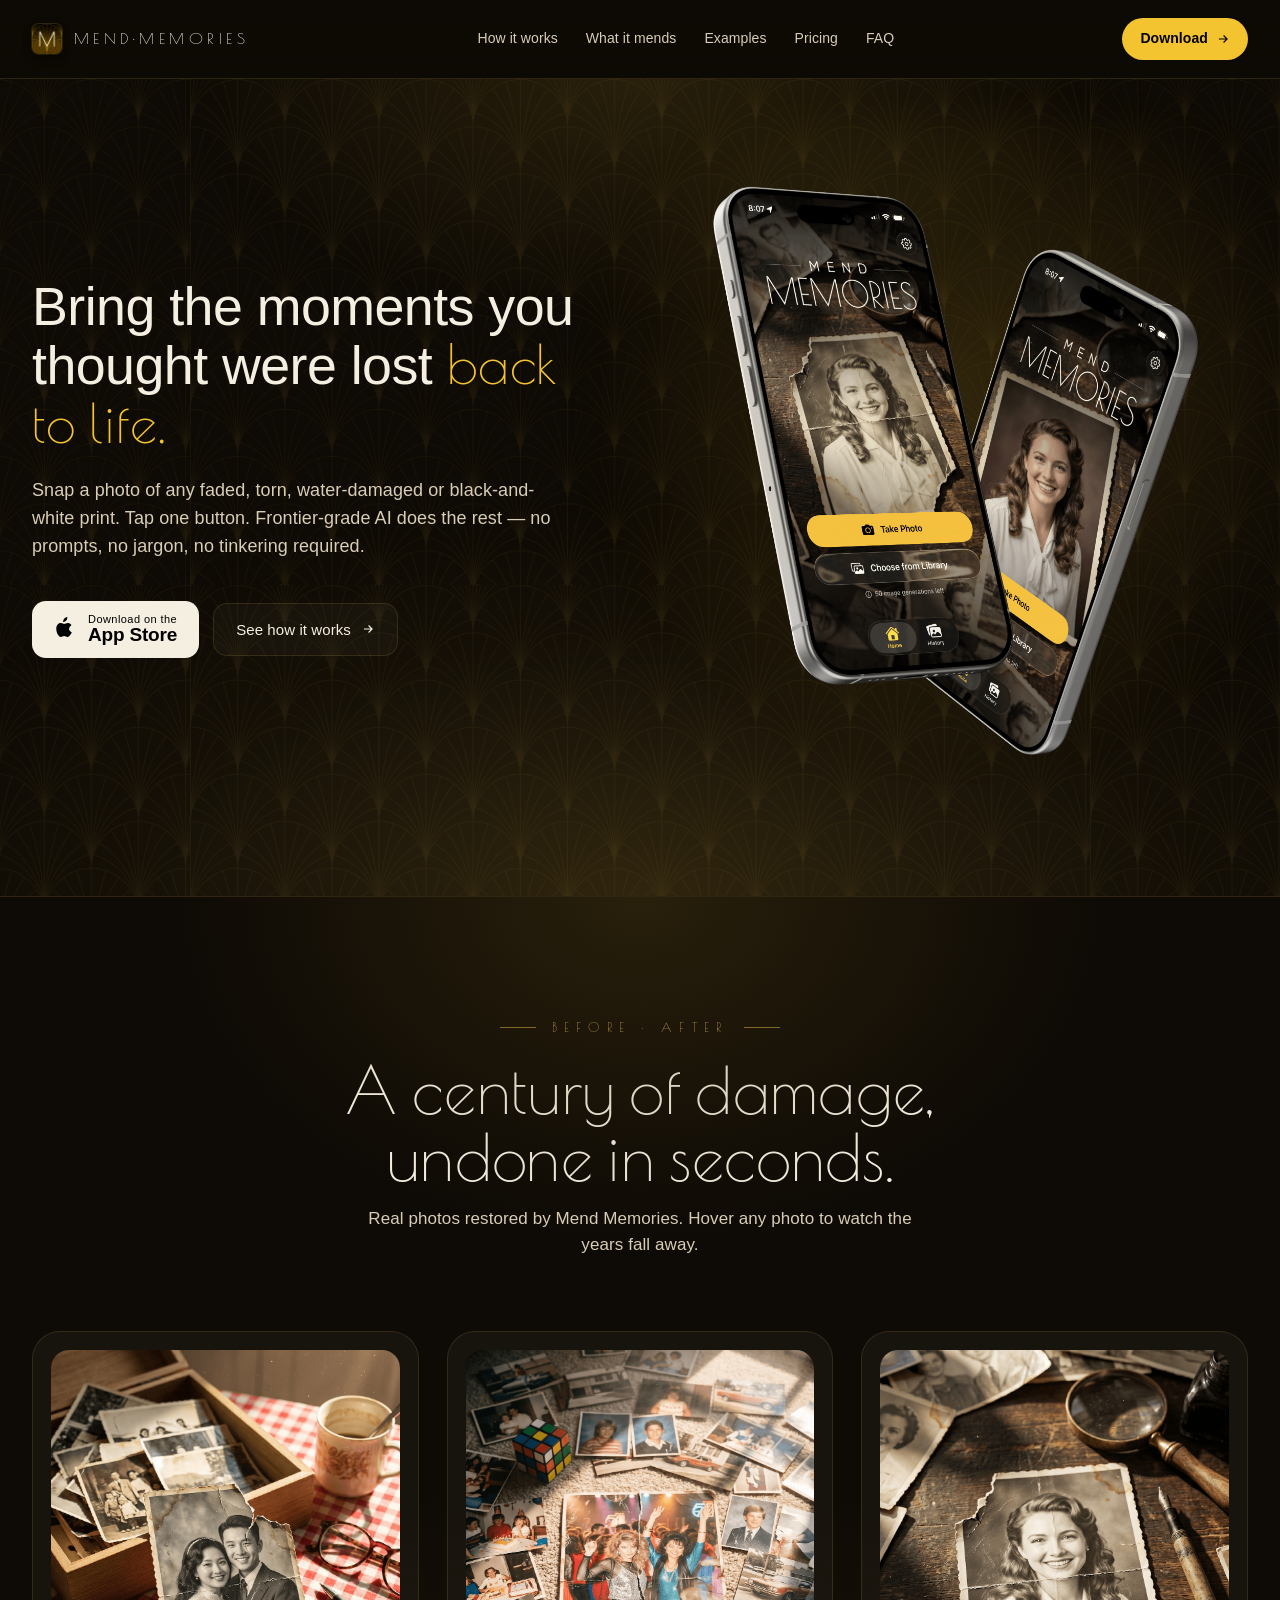
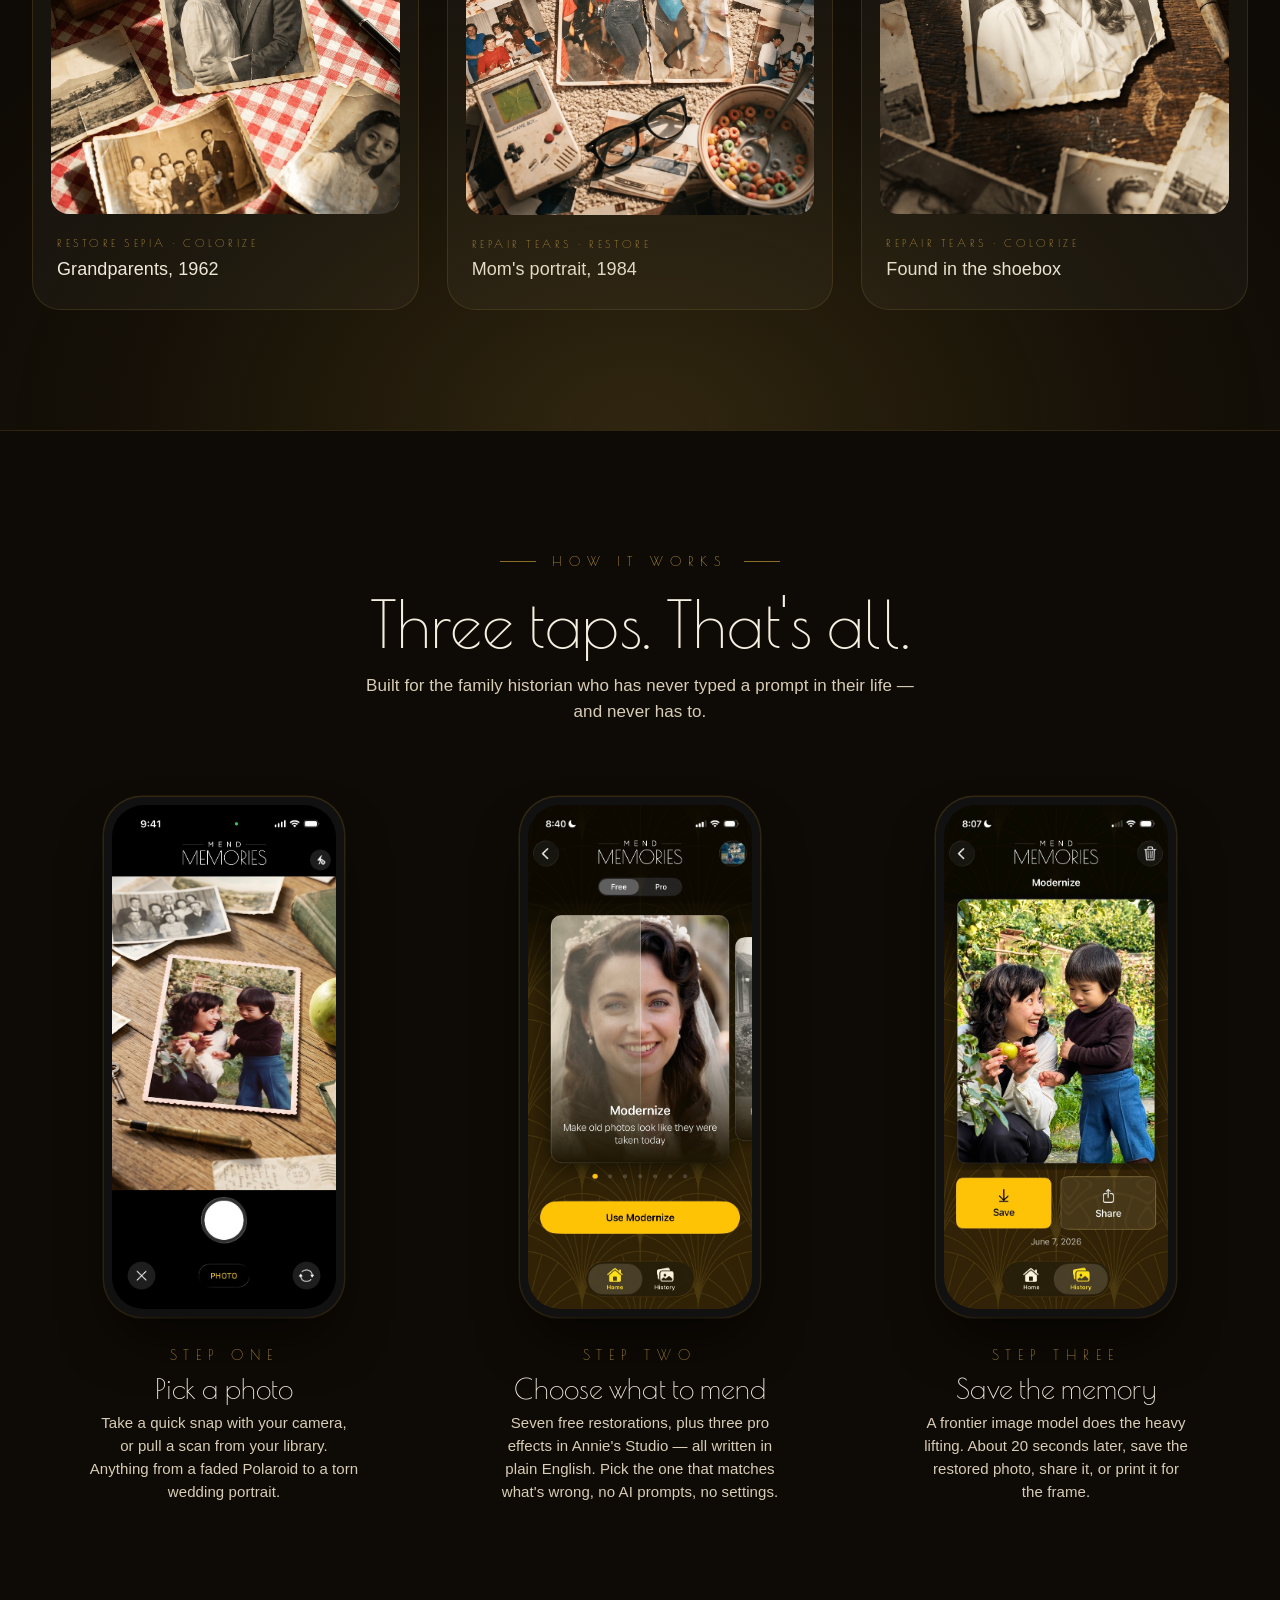
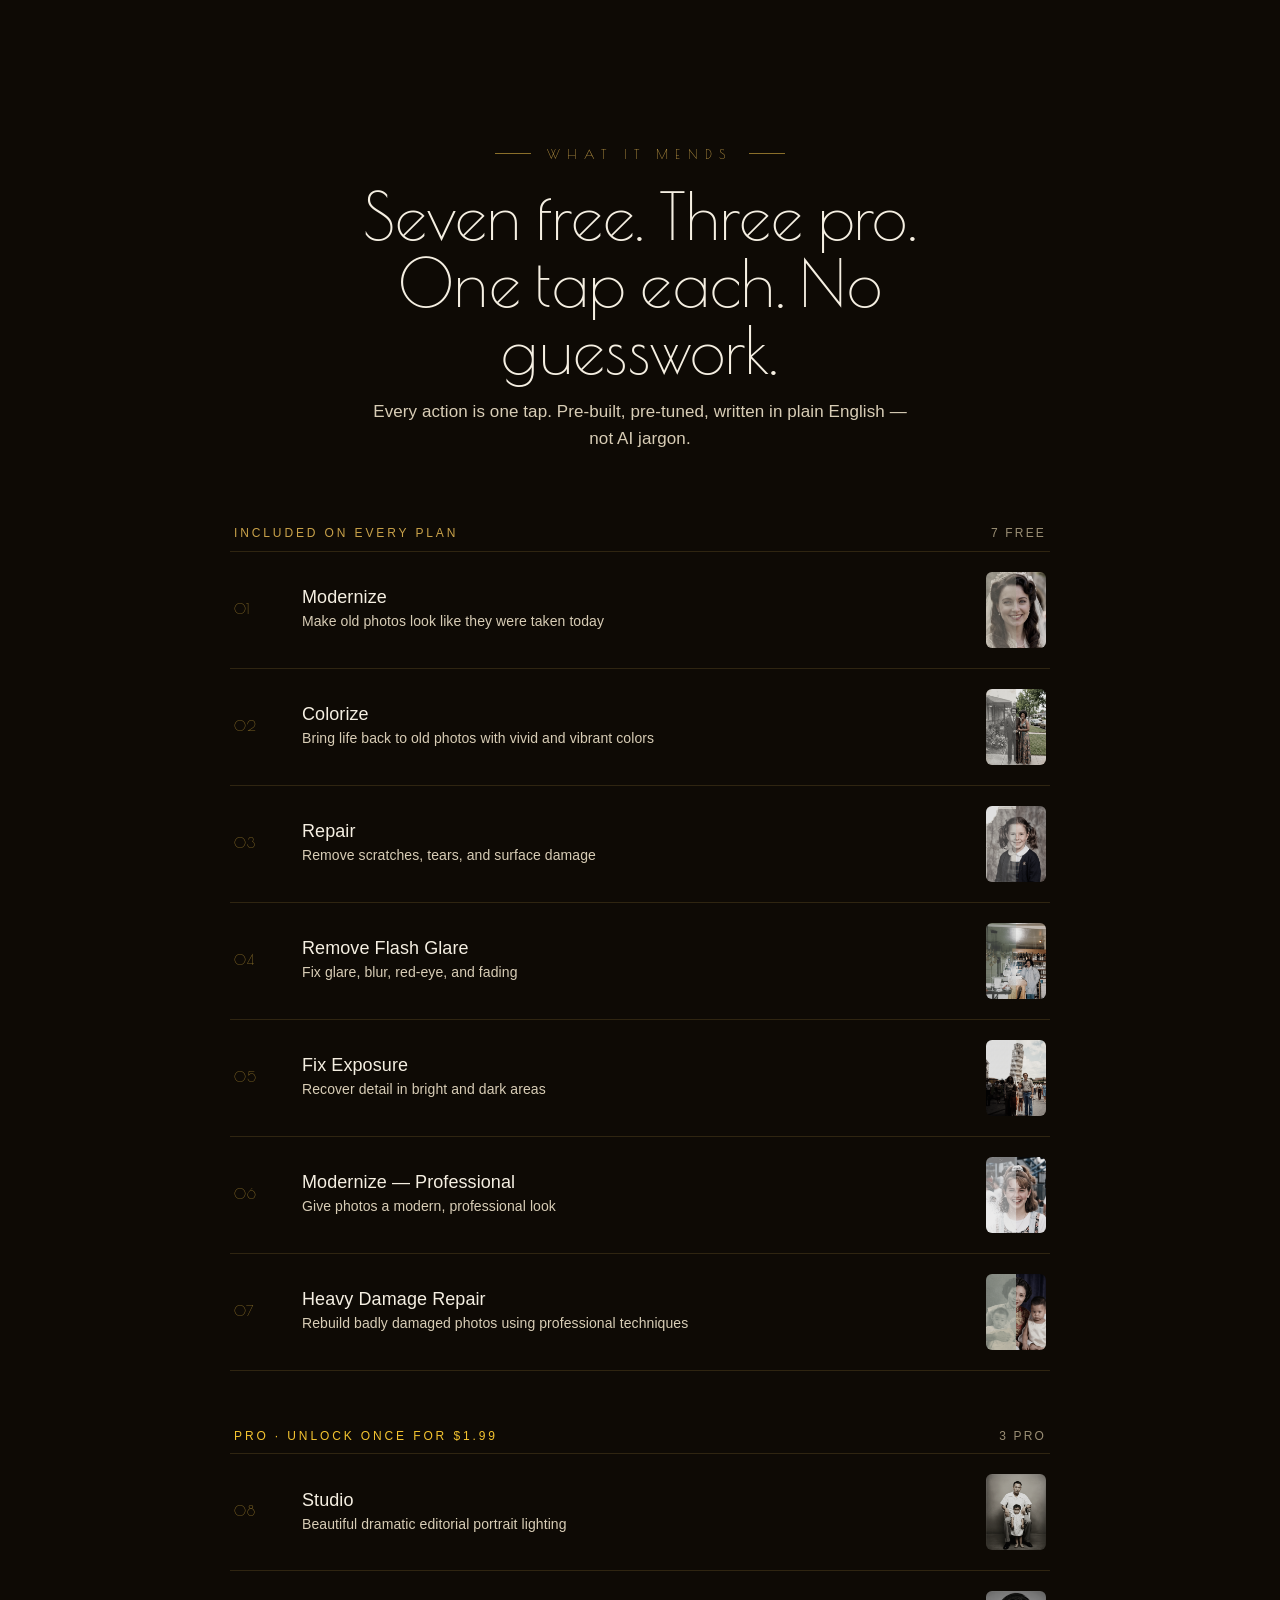
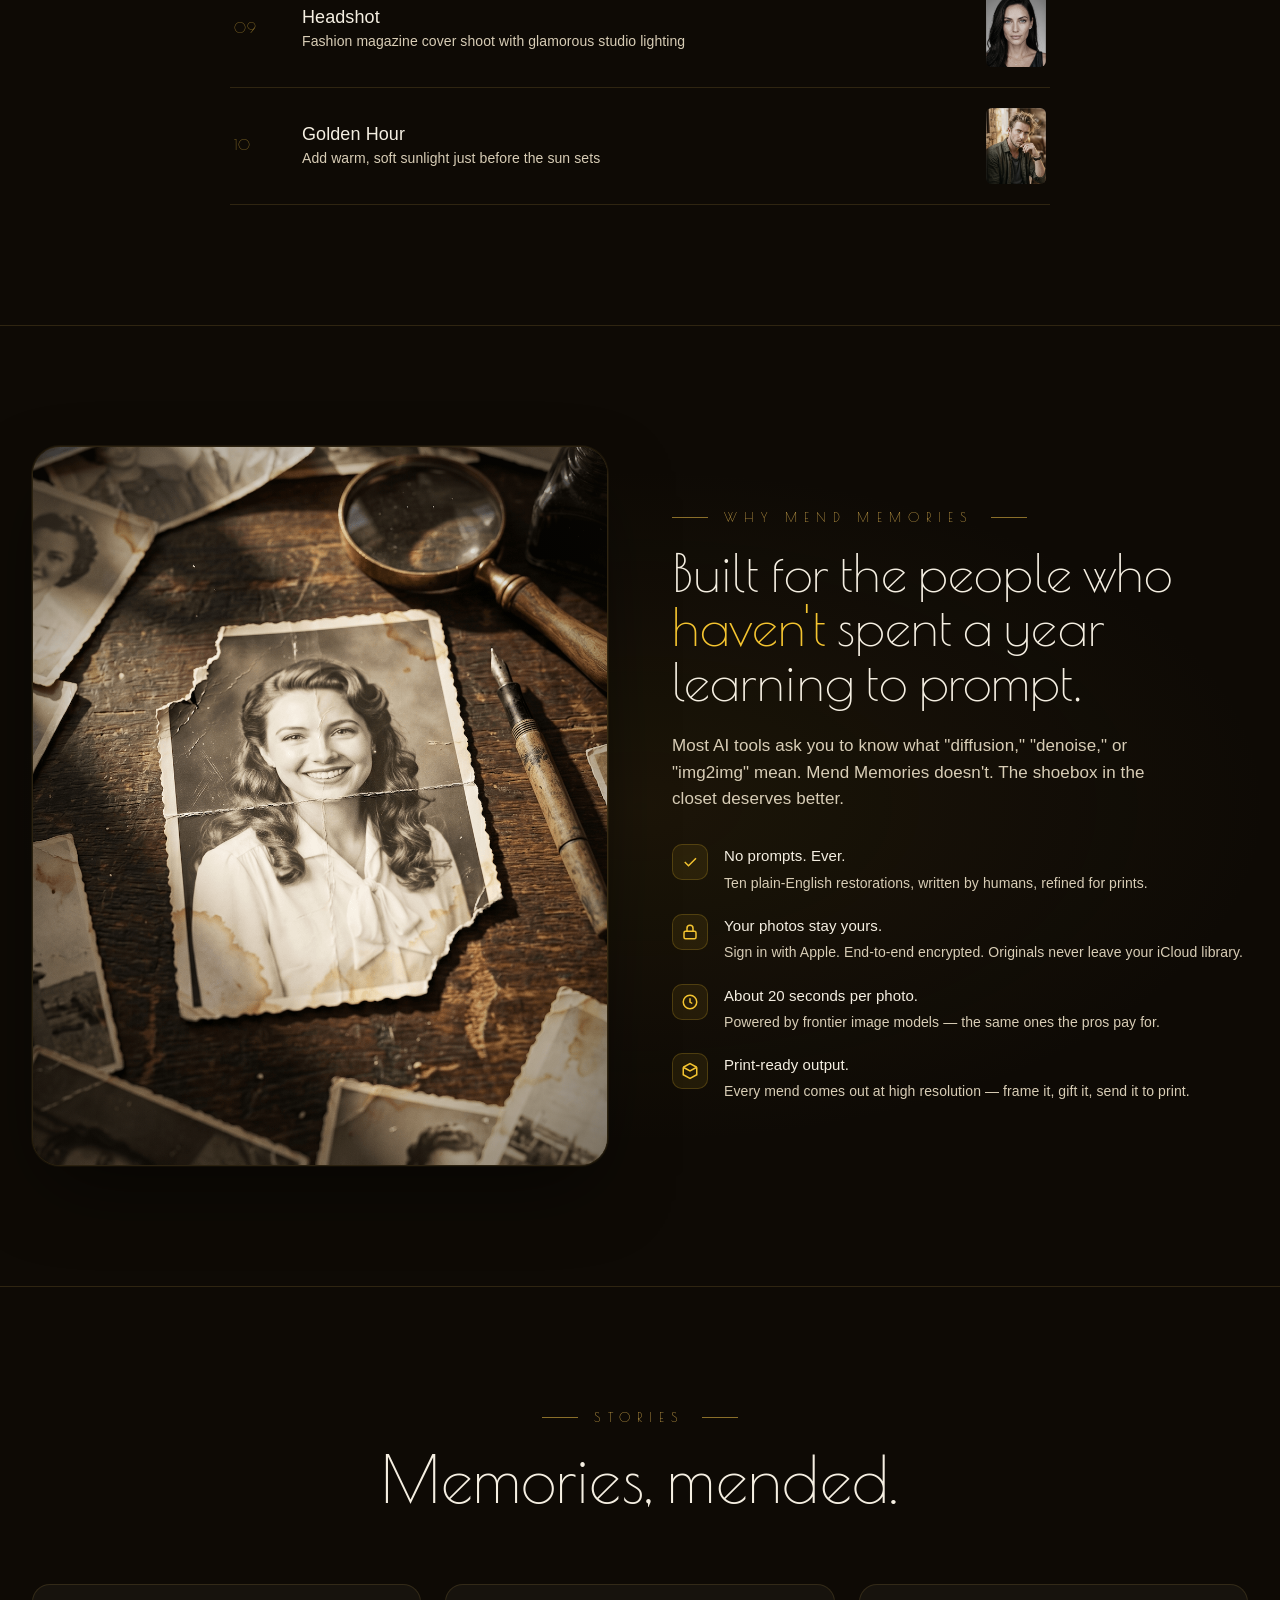
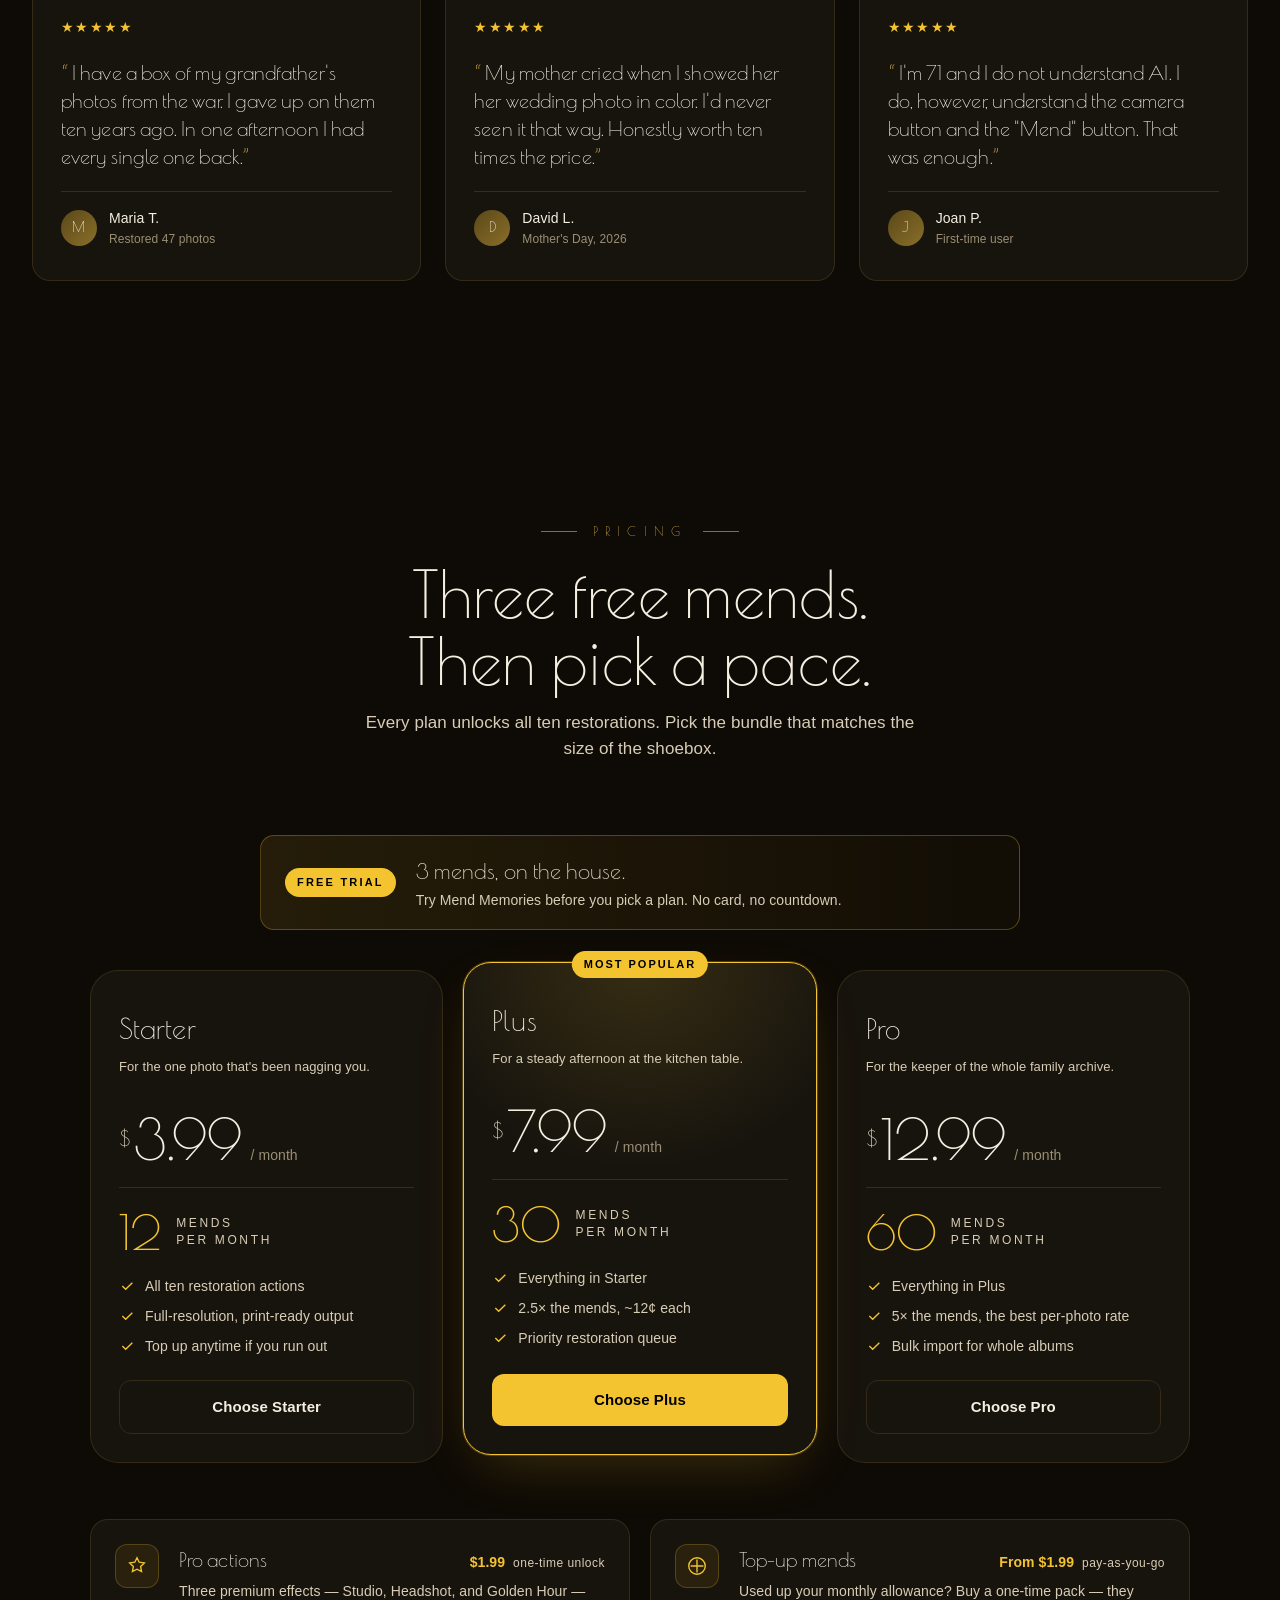
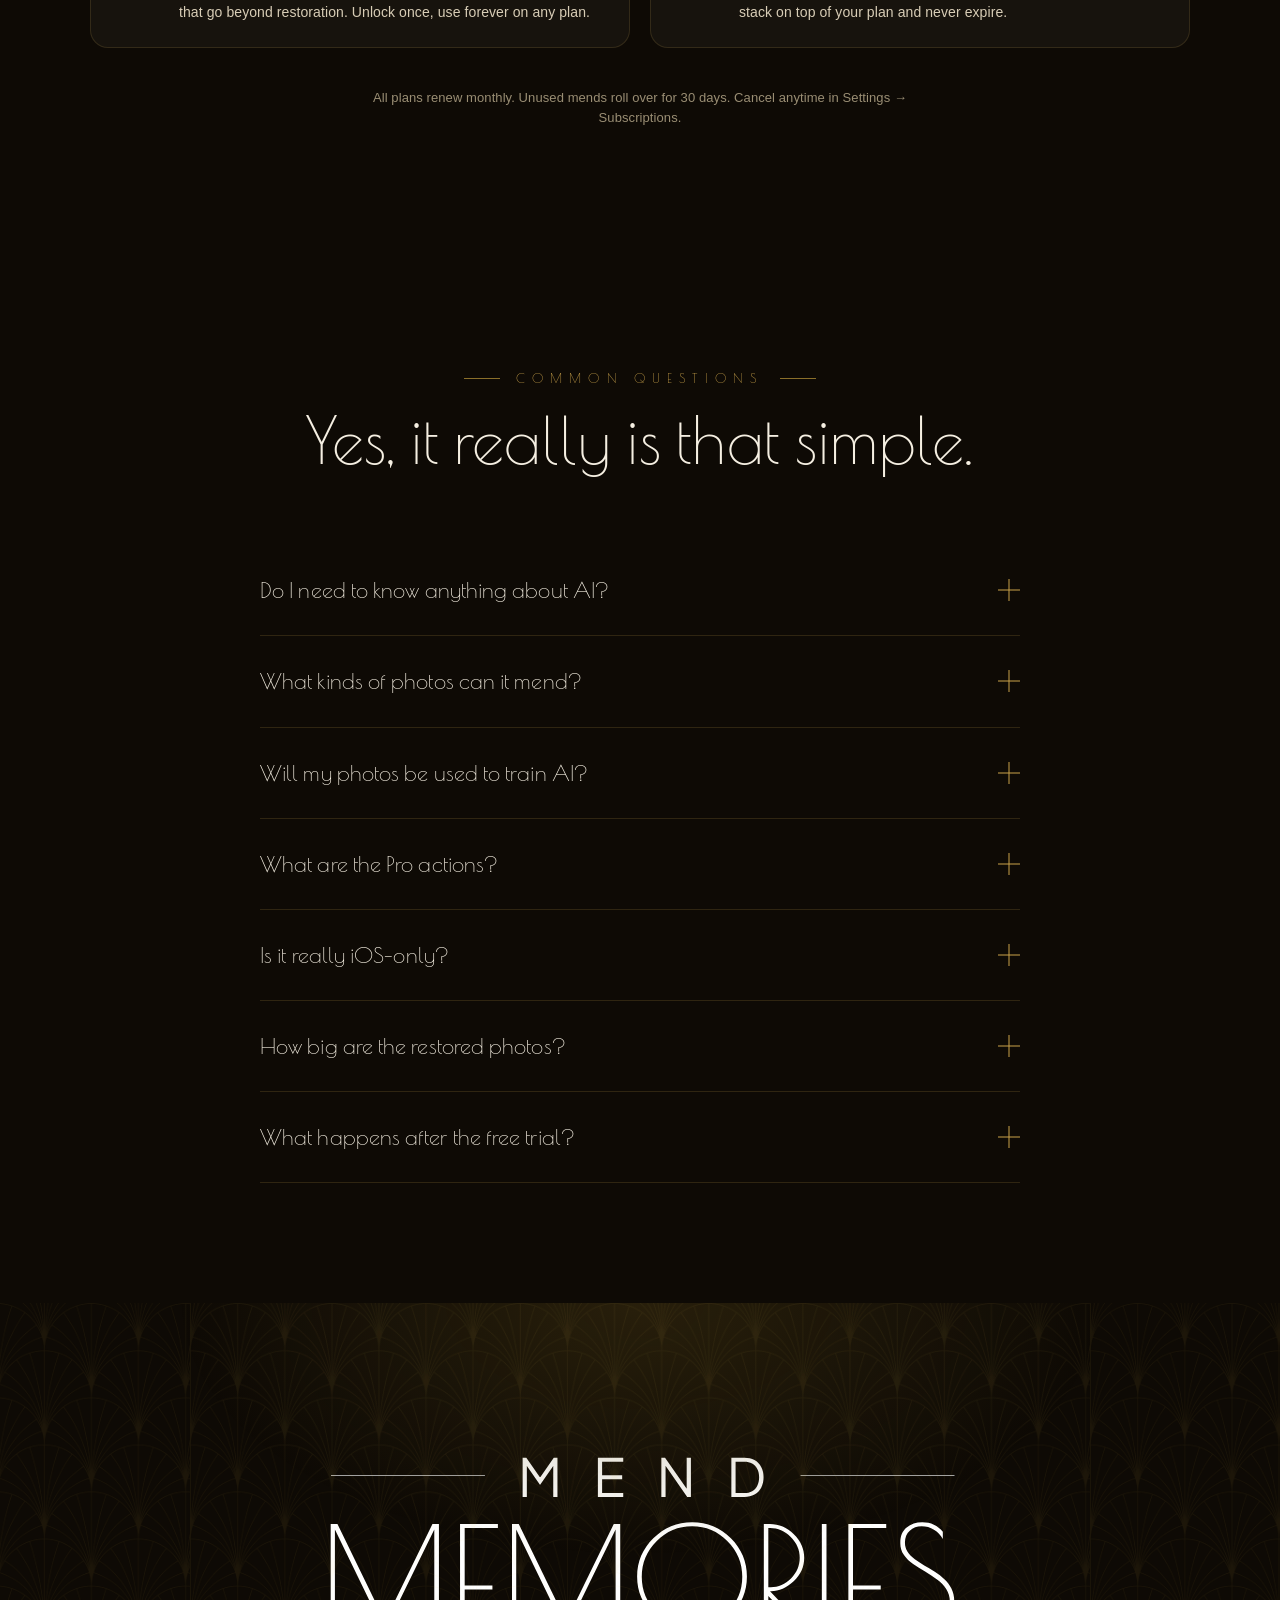
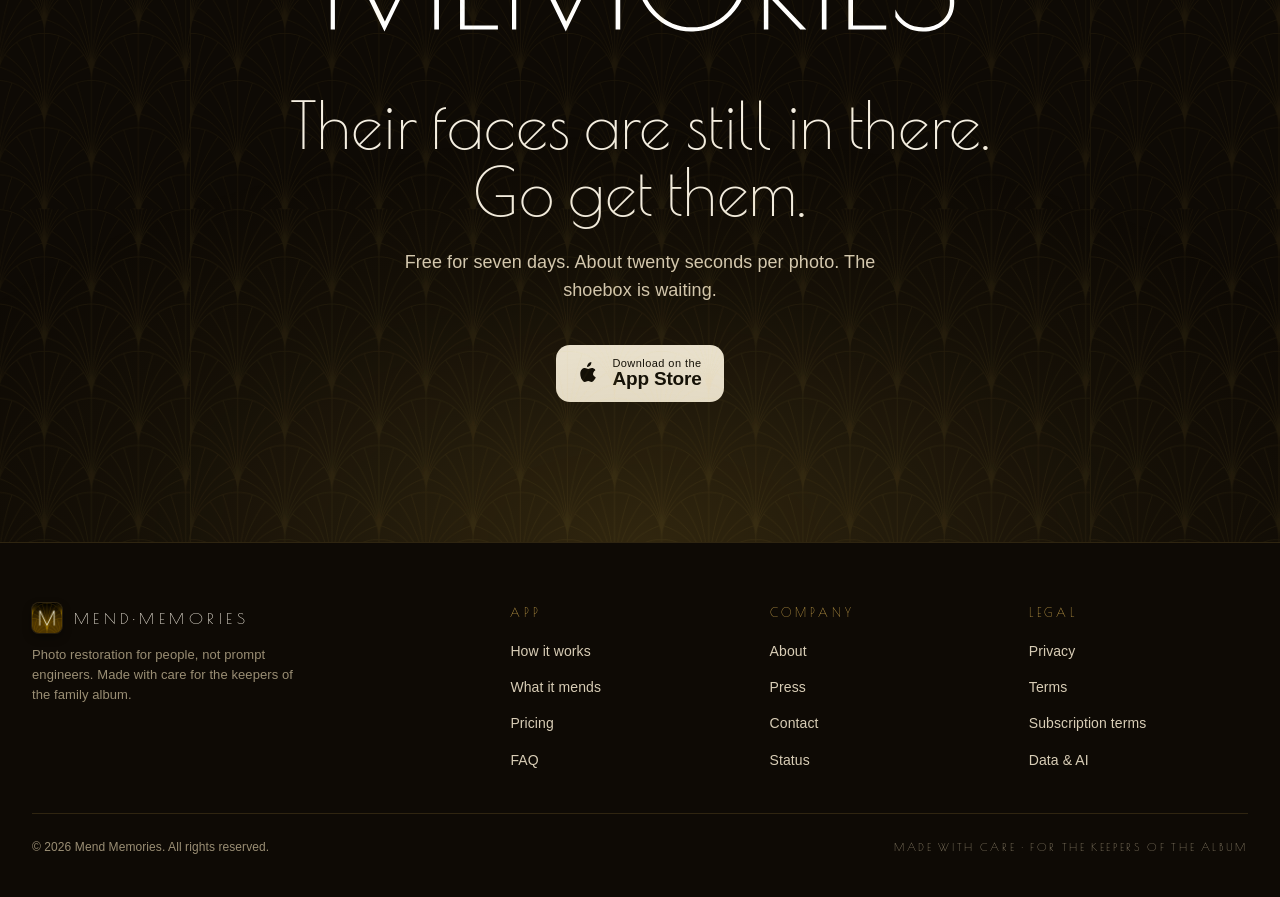
==== commit ebaff2a8: "v2" ====
--- a/index.html
+++ b/index.html
@@ -10,22 +10,24 @@
   <link rel="stylesheet" href="styles.css">
   <link rel="stylesheet" href="styles-2.css">
   <link rel="stylesheet" href="styles-3.css">
+  <link rel="stylesheet" href="styles-responsive.css">
 </head>
 <body>
 
 <!-- ============ NAV ============ -->
-<nav class="nav">
+<nav class="nav" id="nav">
   <div class="nav-inner">
     <a class="nav-mark" href="#top">
       <img class="nav-icon" src="assets/AppIcon.png" alt="">
       MEND·MEMORIES
     </a>
-    <div class="nav-links">
+    <div class="nav-links" id="navLinks">
       <a href="#how">How it works</a>
       <a href="#actions">What it mends</a>
       <a href="#gallery">Examples</a>
       <a href="#pricing">Pricing</a>
       <a href="#faq">FAQ</a>
+      <a class="nav-links-cta" href="#download">Download</a>
     </div>
     <a class="nav-cta" href="#download">
       Download
@@ -33,21 +35,36 @@
         <path d="M5 12h14M13 6l6 6-6 6"/>
       </svg>
     </a>
+    <button class="nav-toggle" id="navToggle" aria-label="Open menu" aria-expanded="false" aria-controls="navLinks">
+      <span></span><span></span><span></span>
+    </button>
   </div>
 </nav>
+<script>
+  (function () {
+    var nav = document.getElementById('nav');
+    var toggle = document.getElementById('navToggle');
+    var links = document.getElementById('navLinks');
+    if (!nav || !toggle || !links) return;
+    function setOpen(open) {
+      nav.classList.toggle('nav-open', open);
+      toggle.setAttribute('aria-expanded', open ? 'true' : 'false');
+      toggle.setAttribute('aria-label', open ? 'Close menu' : 'Open menu');
+    }
+    toggle.addEventListener('click', function () {
+      setOpen(!nav.classList.contains('nav-open'));
+    });
+    links.addEventListener('click', function (e) {
+      if (e.target.tagName === 'A') setOpen(false);
+    });
+  })();
+</script>
 
 <!-- ============ HERO ============ -->
 <header class="hero" id="top" data-screen-label="01 Hero">
   <div class="deco-bg"><div class="arch-pattern"></div></div>
   <div class="container hero-inner">
     <div class="hero-copy">
-      <div class="hero-eyebrow">
-        <span class="pill">iOS</span>
-        <span>Photo restoration · powered by frontier AI</span>
-      </div>
-
-      <img class="wordmark" src="assets/LogoWhite.svg" alt="Mend Memories"/>
-
       <h1>Bring the moments you<br/>thought were lost <em>back to life.</em></h1>
 
       <p class="lead">
@@ -70,24 +87,11 @@
         </a>
       </div>
 
-      <div class="hero-meta">
-        <span><svg viewBox="0 0 24 24" fill="none" stroke="currentColor" stroke-width="2"><path d="M12 2l3.09 6.26L22 9.27l-5 4.87 1.18 6.88L12 17.77l-6.18 3.25L7 14.14 2 9.27l6.91-1.01z"/></svg> 4.9 · App Store</span>
-        <span><svg viewBox="0 0 24 24" fill="none" stroke="currentColor" stroke-width="2"><rect x="3" y="11" width="18" height="11" rx="2"/><path d="M7 11V7a5 5 0 0110 0v4"/></svg> Your photos stay private</span>
-        <span><svg viewBox="0 0 24 24" fill="none" stroke="currentColor" stroke-width="2"><circle cx="12" cy="12" r="10"/><path d="M12 6v6l4 2"/></svg> Mends in about 20 seconds</span>
-      </div>
+
     </div>
 
     <div class="hero-device">
-      <div class="hero-photos">
-        <div class="stack s1"><img src="assets/photos/hero_stack_top.png" alt=""/></div>
-        <div class="stack s2"><img src="assets/photos/portrait_colorized.png" alt=""/></div>
-      </div>
-      <div class="iphone">
-        <div class="iphone-notch"></div>
-        <div class="iphone-screen">
-          <img src="assets/screens/04_AuthView_1_-_Apple_Only.png" alt="Mend Memories app — sign in screen"/>
-        </div>
-      </div>
+      <img class="hero-phones-img" src="assets/photos/hero_phones.png" alt="Mend Memories app on iPhone"/>
     </div>
   </div>
 </header>
@@ -100,7 +104,7 @@
       <div class="section-eyebrow">Before · After</div>
       <h2 class="section-title">A century of damage, undone in seconds.</h2>
       <p class="section-sub">
-        Real photos restored by Mend Memories. The reveal loops automatically — give it a moment.
+        Real photos restored by Mend Memories. Hover any photo to watch the years fall away.
       </p>
     </div>
 
@@ -109,9 +113,6 @@
         <div class="ba-stage">
           <img class="before" src="assets/photos/on_desk_before_2.png" alt="Damaged photo on a desk, before restoration"/>
           <img class="after"  src="assets/photos/on_desk_after_2.png"  alt="The same photo restored and colorized"/>
-          <div class="seam"></div>
-          <span class="ba-tag">Before</span>
-          <span class="ba-tag after-tag">After</span>
         </div>
         <div class="ba-caption">
           <div class="action">Restore sepia · colorize</div>
@@ -123,9 +124,6 @@
         <div class="ba-stage">
           <img class="before" src="assets/photos/on_desk_before_3.png" alt="Damaged photo on a desk, before restoration"/>
           <img class="after"  src="assets/photos/on_desk_restored.png"  alt="The same photo, restored"/>
-          <div class="seam"></div>
-          <span class="ba-tag">Before</span>
-          <span class="ba-tag after-tag">After</span>
         </div>
         <div class="ba-caption">
           <div class="action">Repair tears · restore</div>
@@ -137,9 +135,6 @@
         <div class="ba-stage">
           <img class="before" src="assets/photos/on_desk_before.png" alt="Damaged photo on a desk, before restoration"/>
           <img class="after"  src="assets/photos/on_desk_after.png"  alt="The same photo restored and colorized"/>
-          <div class="seam"></div>
-          <span class="ba-tag">Before</span>
-          <span class="ba-tag after-tag">After</span>
         </div>
         <div class="ba-caption">
           <div class="action">Repair tears · colorize</div>
@@ -165,7 +160,7 @@
       <div class="how-step">
         <div class="phone">
           <div class="phone-screen">
-            <img src="assets/screens/08_OpenCamera.png" alt="Step 1 — Pick a photo"/>
+            <img src="assets/screens/08_OpenCamera_new.jpg" alt="Step 1 — Pick a photo"/>
           </div>
         </div>
         <div>
@@ -178,20 +173,20 @@
       <div class="how-step">
         <div class="phone">
           <div class="phone-screen">
-            <img src="assets/screens/11_ActionSelectionView_-_Pro.png" alt="Step 2 — Choose what to mend"/>
+            <img src="assets/screens/11_ActionSelectionView_modernize.jpg" alt="Step 2 — Choose what to mend"/>
           </div>
         </div>
         <div>
           <div class="stepnum">STEP TWO</div>
           <h3>Choose what to mend</h3>
-          <p>Ten one-tap restorations, written in plain English. Pick the one that matches what's wrong — no AI prompts, no settings.</p>
+          <p>Seven free restorations, plus three pro effects in Annie's Studio — all written in plain English. Pick the one that matches what's wrong, no AI prompts, no settings.</p>
         </div>
       </div>
 
       <div class="how-step">
         <div class="phone">
           <div class="phone-screen">
-            <img src="assets/screens/13_ResultView.png" alt="Step 3 — Save the memory"/>
+            <img src="assets/screens/13_ResultView_modernize.jpg" alt="Step 3 — Save the memory"/>
           </div>
         </div>
         <div>
@@ -208,92 +203,70 @@
 <section class="section actions" id="actions" data-screen-label="04 What it mends">
   <div class="container">
     <div class="section-head">
-      <div class="section-eyebrow">Ten ways to mend</div>
-      <h2 class="section-title">One tap per problem.<br/>No prompts. No guesswork.</h2>
+      <div class="section-eyebrow">What it mends</div>
+      <h2 class="section-title">Seven free. Three pro.<br/>One tap each. No guesswork.</h2>
       <p class="section-sub">
-        Mend Memories ships with the ten most common print-photo problems — pre-built, pre-tuned, ready to apply.
+        Every action is one tap. Pre-built, pre-tuned, written in plain English — not AI jargon.
       </p>
     </div>
 
-    <div class="actions-grid">
-      <div class="action-card">
-        <div class="action-icon">
-          <svg viewBox="0 0 24 24" fill="none" stroke="currentColor"><circle cx="12" cy="12" r="4"/><path d="M12 2v2M12 20v2M4.93 4.93l1.41 1.41M17.66 17.66l1.41 1.41M2 12h2M20 12h2M4.93 19.07l1.41-1.41M17.66 6.34l1.41-1.41"/></svg>
-        </div>
-        <div class="num">01</div>
-        <div class="name">Fix over- and under-exposed areas</div>
-      </div>
-
-      <div class="action-card">
-        <div class="action-icon">
-          <svg viewBox="0 0 24 24" fill="none" stroke="currentColor"><path d="M4 4h16v16H4z"/><path d="M4 14l4-4 4 4 4-4 4 4"/><circle cx="9" cy="9" r="1.5"/></svg>
-        </div>
-        <div class="num">02</div>
-        <div class="name">Restore sepia-toned photos</div>
-      </div>
-
-      <div class="action-card">
-        <div class="action-icon">
-          <svg viewBox="0 0 24 24" fill="none" stroke="currentColor"><circle cx="12" cy="12" r="9"/><path d="M8 10c1 1 2 1 3 0M13 10c1 1 2 1 3 0M8 16c1.5-1.5 6.5-1.5 8 0"/></svg>
-        </div>
-        <div class="num">03</div>
-        <div class="name">Remove noise and grain</div>
-      </div>
-
-      <div class="action-card">
-        <div class="action-icon">
-          <svg viewBox="0 0 24 24" fill="none" stroke="currentColor"><path d="M4 6l16 12M20 6L4 18M4 6h16v12H4z"/></svg>
-        </div>
-        <div class="num">04</div>
-        <div class="name">Fix folded or creased photos</div>
-      </div>
-
-      <div class="action-card">
-        <div class="action-icon">
-          <svg viewBox="0 0 24 24" fill="none" stroke="currentColor"><path d="M3 21l4-4M3 21v-5h5M21 3l-4 4M21 3h-5v5M14 10l7-7M3 21l7-7"/></svg>
-        </div>
-        <div class="num">05</div>
-        <div class="name">Upscale low-resolution photos</div>
-      </div>
-
-      <div class="action-card">
-        <div class="action-icon">
-          <svg viewBox="0 0 24 24" fill="none" stroke="currentColor"><path d="M12 3v18M3 12h18M5 5l14 14M19 5L5 19"/></svg>
-        </div>
-        <div class="num">06</div>
-        <div class="name">Restore faded colors</div>
-      </div>
-
-      <div class="action-card">
-        <div class="action-icon">
-          <svg viewBox="0 0 24 24" fill="none" stroke="currentColor"><path d="M4 8c4 0 4 4 8 4s4-4 8-4M4 14c4 0 4 4 8 4s4-4 8-4"/></svg>
-        </div>
-        <div class="num">07</div>
-        <div class="name">Repair scratches and tears</div>
-      </div>
-
-      <div class="action-card">
-        <div class="action-icon">
-          <svg viewBox="0 0 24 24" fill="none" stroke="currentColor"><path d="M3 12h6M15 12h6M12 3v6M12 15v6"/><circle cx="12" cy="12" r="3"/></svg>
-        </div>
-        <div class="num">08</div>
-        <div class="name">Colorize a black-and-white photo</div>
-      </div>
-
-      <div class="action-card">
-        <div class="action-icon">
-          <svg viewBox="0 0 24 24" fill="none" stroke="currentColor"><path d="M4 4h16M4 4v16M20 4v16M4 20h16M9 9h6v6H9z"/><path d="M4 4l5 5M20 20l-5-5"/></svg>
-        </div>
-        <div class="num">09</div>
-        <div class="name">Reconstruct missing parts</div>
-      </div>
-
-      <div class="action-card">
-        <div class="action-icon">
-          <svg viewBox="0 0 24 24" fill="none" stroke="currentColor"><path d="M12 3c-4 5-6 8-6 11a6 6 0 0012 0c0-3-2-6-6-11z"/></svg>
-        </div>
-        <div class="num">10</div>
-        <div class="name">Remove water damage</div>
+    <!-- FREE ACTIONS -->
+    <div class="act-label"><span>Included on every plan</span><em>7 free</em></div>
+    <div class="act-list">
+      <div class="act-row">
+        <span class="act-idx">01</span>
+        <div class="act-text"><h3>Modernize</h3><p>Make old photos look like they were taken today</p></div>
+        <div class="act-thumb"><img src="assets/actions/01_modernize.png" alt=""/></div>
+      </div>
+      <div class="act-row">
+        <span class="act-idx">02</span>
+        <div class="act-text"><h3>Colorize</h3><p>Bring life back to old photos with vivid and vibrant colors</p></div>
+        <div class="act-thumb"><img src="assets/actions/02_colorize.png" alt=""/></div>
+      </div>
+      <div class="act-row">
+        <span class="act-idx">03</span>
+        <div class="act-text"><h3>Repair</h3><p>Remove scratches, tears, and surface damage</p></div>
+        <div class="act-thumb"><img src="assets/actions/03_repair.png" alt=""/></div>
+      </div>
+      <div class="act-row">
+        <span class="act-idx">04</span>
+        <div class="act-text"><h3>Remove Flash Glare</h3><p>Fix glare, blur, red-eye, and fading</p></div>
+        <div class="act-thumb"><img src="assets/actions/04_flash.png" alt=""/></div>
+      </div>
+      <div class="act-row">
+        <span class="act-idx">05</span>
+        <div class="act-text"><h3>Fix Exposure</h3><p>Recover detail in bright and dark areas</p></div>
+        <div class="act-thumb"><img src="assets/actions/05_fix_exposure.png" alt=""/></div>
+      </div>
+      <div class="act-row">
+        <span class="act-idx">06</span>
+        <div class="act-text"><h3>Modernize — Professional</h3><p>Give photos a modern, professional look</p></div>
+        <div class="act-thumb"><img src="assets/actions/06_modernize_pro.png" alt=""/></div>
+      </div>
+      <div class="act-row">
+        <span class="act-idx">07</span>
+        <div class="act-text"><h3>Heavy Damage Repair</h3><p>Rebuild badly damaged photos using professional techniques</p></div>
+        <div class="act-thumb"><img src="assets/actions/07_heavy_damage.png" alt=""/></div>
+      </div>
+    </div>
+
+    <!-- PRO ACTIONS -->
+    <div class="act-label pro"><span>Pro · unlock once for $1.99</span><em>3 pro</em></div>
+    <div class="act-list">
+      <div class="act-row">
+        <span class="act-idx">08</span>
+        <div class="act-text"><h3>Studio</h3><p>Beautiful dramatic editorial portrait lighting</p></div>
+        <div class="act-thumb"><img src="assets/actions/P01_studio.png" alt=""/></div>
+      </div>
+      <div class="act-row">
+        <span class="act-idx">09</span>
+        <div class="act-text"><h3>Headshot</h3><p>Fashion magazine cover shoot with glamorous studio lighting</p></div>
+        <div class="act-thumb"><img src="assets/actions/P02_headshot.png" alt=""/></div>
+      </div>
+      <div class="act-row">
+        <span class="act-idx">10</span>
+        <div class="act-text"><h3>Golden Hour</h3><p>Add warm, soft sunlight just before the sun sets</p></div>
+        <div class="act-thumb"><img src="assets/actions/P03_golden_hour.png" alt=""/></div>
       </div>
     </div>
   </div>
@@ -494,10 +467,10 @@
         </div>
         <div class="addon-body">
           <div class="addon-row">
-            <h4>Annie's Studio</h4>
+            <h4>Pro actions</h4>
             <span class="addon-price">$1.99 <em>one-time unlock</em></span>
           </div>
-          <p>The slower, higher-fidelity restoration pass — named after Annie Leibovitz. Unlock it once, use it on any plan.</p>
+          <p>Three premium effects — Studio, Headshot, and Golden Hour — that go beyond restoration. Unlock once, use forever on any plan.</p>
         </div>
       </div>
 
@@ -541,8 +514,8 @@
         <div class="answer">No. Your photos are sent encrypted, restored, and returned. They are not retained, not shared, and not used for training — not by us, not by the model providers we use. Sign in with Apple keeps your identity to yourself.</div>
       </details>
       <details class="faq-item">
-        <summary>What is Annie's Studio? <span class="plus"></span></summary>
-        <div class="answer">Annie's Studio is the Pro mode — a more careful, higher-fidelity restoration pass, named after Annie Leibovitz. It's slower and more expensive to run, so it's reserved for subscribers who want the very best result for a treasured photo.</div>
+        <summary>What are the Pro actions? <span class="plus"></span></summary>
+        <div class="answer">Pro is a set of three premium effects — Studio, Headshot, and Golden Hour — that go beyond restoration into genuine artistic enhancement. Unlock them once for $1.99 and they're yours forever on any plan.</div>
       </details>
       <details class="faq-item">
         <summary>Is it really iOS-only? <span class="plus"></span></summary>
--- a/styles.css
+++ b/styles.css
@@ -55,7 +55,7 @@
 /* MEND·MEMORIES wordmark (uses the supplied SVG logo) */
 .wordmark {
   display: inline-block;
-  width: clamp(300px, 36vw, 520px);
+  width: clamp(126px, 15vw, 218px);
   height: auto;
   line-height: 0;
 }
@@ -151,8 +151,8 @@
 }
 .hero-inner {
   display: grid;
-  grid-template-columns: 1.05fr 0.95fr;
-  gap: 64px;
+  grid-template-columns: 1.2fr 0.8fr;
+  gap: 48px;
   align-items: center;
   position: relative;
   z-index: 2;
@@ -172,8 +172,8 @@
 }
 .hero .wordmark {
   display: block;
+  width: clamp(126px, 15vw, 218px);
   margin-bottom: 36px;
-  width: clamp(280px, 36vw, 500px);
 }
 .hero h1 {
   font-family: "Helvetica Neue", sans-serif;
@@ -242,9 +242,16 @@
 /* hero device */
 .hero-device {
   position: relative;
-  justify-self: center;
-  width: 360px;
-  aspect-ratio: 9 / 19.5;
+  justify-self: end;
+  margin-right: -80px;
+  margin-left: -40px;
+  width: clamp(420px, 58vw, 860px);
+}
+.hero-phones-img {
+  width: 100%;
+  height: auto;
+  display: block;
+  mix-blend-mode: multiply;
 }
 .hero-device::before {
   /* glow */
@@ -306,6 +313,6 @@
 
 @media (max-width: 900px) {
   .hero-inner { grid-template-columns: 1fr; gap: 48px; }
-  .hero-device { width: 280px; }
+  .hero-device { width: 100%; max-width: 420px; }
   .hero .wordmark { width: 80vw; max-width: 420px; }
 }
--- a/styles-2.css
+++ b/styles-2.css
@@ -78,49 +78,29 @@
   width: 100%; height: 100%;
   object-fit: cover;
 }
-/* "after" image animated reveal — clip-path wipe loop */
+/* "after" dissolves in on hover; both images get a gentle ken-burns drift */
+.ba-stage .before,
+.ba-stage .after {
+  transform: scale(1.001);
+  transition: transform 7s ease-out;
+}
 .ba-stage .after {
   z-index: 2;
-  clip-path: inset(0 100% 0 0);
-  animation: revealLoop 6s ease-in-out infinite;
-}
-@keyframes revealLoop {
-  0%   { clip-path: inset(0 100% 0 0); }
-  35%  { clip-path: inset(0 0 0 0); }
-  65%  { clip-path: inset(0 0 0 0); }
-  100% { clip-path: inset(0 100% 0 0); }
-}
-
-/* sweeping seam line */
-.ba-stage .seam {
-  position: absolute; top: 0; bottom: 0;
-  width: 2px;
-  background: linear-gradient(180deg,
-    transparent 0%,
-    var(--yellow) 30%,
-    var(--yellow) 70%,
-    transparent 100%);
-  box-shadow: 0 0 16px rgba(244,196,48,0.7);
-  z-index: 3;
-  left: 0;
-  animation: seamLoop 6s ease-in-out infinite;
-  opacity: 0.95;
-}
-@keyframes seamLoop {
-  0%   { left: 0%; opacity: 0; }
-  5%   { opacity: 0.95; }
-  35%  { left: 100%; opacity: 0.95; }
-  37%  { opacity: 0; }
-  62%  { opacity: 0; left: 100%; }
-  65%  { left: 100%; opacity: 0; }
-  68%  { opacity: 0.95; left: 100%; }
-  100% { left: 0%; opacity: 0.95; }
-}
-/* Stagger animations across cards */
-.ba-card:nth-child(2) .after,
-.ba-card:nth-child(2) .seam { animation-delay: -2s; }
-.ba-card:nth-child(3) .after,
-.ba-card:nth-child(3) .seam { animation-delay: -4s; }
+  opacity: 0;
+  transition: opacity 0.9s ease, transform 7s ease-out;
+}
+.ba-stage:hover .after { opacity: 1; }
+.ba-stage:hover .before,
+.ba-stage:hover .after {
+  transform: scale(1.08) translate(-1.4%, -2%);
+}
+
+@media (prefers-reduced-motion: reduce) {
+  .ba-stage .before,
+  .ba-stage .after { transition: opacity 0.3s ease; }
+  .ba-stage:hover .before,
+  .ba-stage:hover .after { transform: none; }
+}
 
 .ba-tag {
   position: absolute;
@@ -181,57 +161,88 @@
 .actions {
   position: relative;
 }
-.actions-grid {
+/* === Action editorial list ========================================== */
+.act-label {
+  display: flex;
+  align-items: baseline;
+  gap: 16px;
+  max-width: 820px;
+  margin: 0 auto 8px;
+  padding: 0 4px;
+}
+.act-label:not(:first-of-type) { margin-top: 56px; }
+.act-label span {
+  font-size: 12px;
+  letter-spacing: 0.24em;
+  text-transform: uppercase;
+  color: var(--gold);
+}
+.act-label.pro span { color: var(--yellow); }
+.act-label em {
+  margin-left: auto;
+  font-style: normal;
+  font-size: 12px;
+  letter-spacing: 0.18em;
+  text-transform: uppercase;
+  color: var(--muted);
+}
+
+.act-list {
+  max-width: 820px;
+  margin: 0 auto;
+}
+.act-row {
   display: grid;
-  grid-template-columns: repeat(5, 1fr);
-  gap: 14px;
-}
-.action-card {
-  background: var(--card);
-  border: 1px solid var(--card-border);
-  border-radius: var(--radius);
-  padding: 22px 18px 20px;
-  display: flex;
-  flex-direction: column;
-  gap: 14px;
-  transition: transform 0.2s ease, background 0.2s, border-color 0.2s;
-  cursor: default;
-  position: relative;
+  grid-template-columns: 44px 1fr 60px;
+  align-items: center;
+  gap: 24px;
+  padding: 20px 4px;
+  border-top: 1px solid var(--line);
+  transition: padding-left 0.2s ease;
+}
+.act-list .act-row:last-child { border-bottom: 1px solid var(--line); }
+.act-row:hover { padding-left: 12px; }
+
+.act-idx {
+  font-family: "Poiret One", serif;
+  font-size: 14px;
+  letter-spacing: 0.1em;
+  color: var(--gold-soft);
+}
+.act-text h3 {
+  font-size: 18px;
+  font-weight: 500;
+  color: var(--cream);
+  margin: 0 0 3px;
+  line-height: 1.2;
+}
+.act-text p {
+  font-size: 14px;
+  color: var(--cream-dim);
+  margin: 0;
+  line-height: 1.4;
+  text-wrap: pretty;
+}
+.act-thumb {
+  width: 60px;
+  height: 76px;
+  border-radius: 6px;
   overflow: hidden;
-}
-.action-card:hover {
-  transform: translateY(-3px);
-  background: rgba(244,196,48,0.06);
-  border-color: var(--gold-soft);
-}
-.action-card .num {
-  font-family: "Poiret One", serif;
-  font-size: 11px;
-  letter-spacing: 0.4em;
-  color: var(--gold-soft);
-}
-.action-card .name {
-  font-size: 16px;
-  color: var(--cream);
-  line-height: 1.25;
-  font-weight: 400;
-  text-wrap: balance;
-}
-.action-icon {
-  width: 44px; height: 44px;
-  display: flex; align-items: center; justify-content: center;
-  border-radius: 12px;
-  background: rgba(244,196,48,0.08);
-  color: var(--yellow);
-  border: 1px solid rgba(244,196,48,0.18);
-}
-.action-icon svg { width: 22px; height: 22px; stroke-width: 1.5; }
-
-@media (max-width: 1100px) {
-  .actions-grid { grid-template-columns: repeat(2, 1fr); }
-}
+  justify-self: end;
+}
+.act-thumb img {
+  width: 100%; height: 100%;
+  object-fit: cover;
+  object-position: center top;
+  display: block;
+  filter: saturate(0.55) brightness(0.92);
+  transition: filter 0.3s ease;
+}
+.act-row:hover .act-thumb img { filter: saturate(1) brightness(1); }
+
 @media (max-width: 600px) {
-  .actions-grid { grid-template-columns: 1fr; }
+  .act-row { grid-template-columns: 30px 1fr 52px; gap: 16px; }
+  .act-thumb { width: 52px; height: 64px; }
 }
 
 /* === How it works ==================================================== */
--- a/styles-responsive.css
+++ b/styles-responsive.css
@@ -0,0 +1,168 @@
+/* ====================================================================
+   RESPONSIVE LAYER — loaded last, overrides earlier breakpoints
+   Desktop (>1024) · Tablet (≤1024 / ≤900) · Mobile (≤640 / ≤460)
+   ==================================================================== */
+
+/* --- Mobile nav toggle (hidden on desktop) -------------------------- */
+.nav-toggle {
+  display: none;
+  width: 42px;
+  height: 42px;
+  flex-direction: column;
+  align-items: center;
+  justify-content: center;
+  gap: 5px;
+  padding: 0;
+  border: 1px solid var(--card-border);
+  background: rgba(255, 245, 220, 0.04);
+  border-radius: 12px;
+  cursor: pointer;
+}
+.nav-toggle span {
+  display: block;
+  width: 18px;
+  height: 2px;
+  border-radius: 2px;
+  background: var(--cream);
+  transition: transform 0.25s ease, opacity 0.2s ease;
+}
+.nav-links-cta { display: none; }
+
+/* ======================= TABLET ≤ 1024px ============================= */
+@media (max-width: 1024px) {
+  .container { padding: 0 28px; }
+  .section { padding: 96px 0; }
+  .section-head { margin-bottom: 56px; }
+  .nav-links { gap: 22px; }
+  /* keep hero from bleeding too far on tablet */
+  .hero-device { margin-right: -32px; margin-left: -24px; }
+}
+
+/* ================= NAV COLLAPSE ≤ 860px ============================== */
+@media (max-width: 860px) {
+  .nav-toggle { display: flex; }
+  .nav-cta { display: none; }
+
+  .nav-links {
+    position: absolute;
+    top: 100%;
+    left: 0;
+    right: 0;
+    flex-direction: column;
+    gap: 0;
+    padding: 8px 0 14px;
+    background: rgba(14, 10, 5, 0.97);
+    backdrop-filter: blur(16px);
+    border-bottom: 1px solid var(--line);
+    box-shadow: 0 24px 40px -20px rgba(0, 0, 0, 0.7);
+    opacity: 0;
+    visibility: hidden;
+    transform: translateY(-8px);
+    transition: opacity 0.22s ease, transform 0.22s ease, visibility 0.22s ease;
+  }
+  .nav-links a {
+    padding: 15px 28px;
+    font-size: 16px;
+    color: var(--cream);
+  }
+  .nav-links-cta {
+    display: block;
+    margin: 10px 24px 0;
+    padding: 13px 18px;
+    text-align: center;
+    background: var(--yellow);
+    color: #000;
+    font-weight: 600;
+    border-radius: 999px;
+  }
+  .nav-open .nav-links {
+    opacity: 1;
+    visibility: visible;
+    transform: none;
+  }
+  .nav-open .nav-toggle span:nth-child(1) { transform: translateY(7px) rotate(45deg); }
+  .nav-open .nav-toggle span:nth-child(2) { opacity: 0; }
+  .nav-open .nav-toggle span:nth-child(3) { transform: translateY(-7px) rotate(-45deg); }
+}
+
+/* ======================= ≤ 900px (stacks) =========================== */
+@media (max-width: 900px) {
+  .hero { padding: 56px 0 72px; }
+  .hero-inner { grid-template-columns: 1fr; gap: 40px; }
+  .hero h1 br { display: none; }
+  .hero p.lead { margin-bottom: 32px; }
+  .hero-device {
+    margin: 0 auto;
+    width: min(100%, 460px);
+    max-width: 460px;
+  }
+  .gallery-grid { grid-template-columns: repeat(2, 1fr); gap: 20px; }
+}
+
+/* ======================= MOBILE ≤ 640px ============================= */
+@media (max-width: 640px) {
+  .container { padding: 0 18px; }
+  .nav-inner { padding: 14px 18px; }
+
+  .section { padding: 60px 0; }
+  .section-head { margin-bottom: 36px; }
+  .section-title { font-size: clamp(28px, 8vw, 40px); }
+  .section-eyebrow::before,
+  .section-eyebrow::after { width: 20px; }
+  .section-sub { font-size: 15px; }
+
+  /* hero */
+  .hero-ctas { width: 100%; gap: 12px; }
+  .hero-ctas .appstore,
+  .hero-ctas .ghost-btn {
+    flex: 1 1 100%;
+    justify-content: center;
+  }
+
+  /* before/after */
+  .gallery-grid { grid-template-columns: 1fr; gap: 18px; }
+  .ba-card { padding: 14px; }
+
+  /* how it works */
+  .how-grid { gap: 40px; }
+
+  /* actions */
+  .act-label { flex-wrap: wrap; gap: 8px; }
+
+  /* pricing */
+  .tier-grid { gap: 28px; }
+  .tier-card.featured { transform: none; }
+  .tier-card.featured:hover { transform: translateY(-2px); }
+  .addons { margin-top: 36px; }
+
+  /* testimonials */
+  .testimonial p { font-size: 18px; }
+
+  /* footer */
+  .footer-inner { grid-template-columns: 1fr 1fr; gap: 32px 24px; }
+
+  /* final CTA */
+  .final-cta { padding: 84px 0; }
+  .final-cta .wordmark { width: 72vw; }
+  .final-cta h2 { font-size: clamp(30px, 7.5vw, 42px); }
+}
+
+/* ======================= SMALL ≤ 460px ============================= */
+@media (max-width: 460px) {
+  .nav-mark { font-size: 13px; letter-spacing: 0.16em; gap: 8px; }
+  .nav-icon { width: 26px; height: 26px; }
+
+  .section { padding: 52px 0; }
+  .section-title { font-size: clamp(26px, 9vw, 34px); }
+
+  .footer-inner { grid-template-columns: 1fr; gap: 28px; }
+  .footer-bottom { gap: 10px; }
+
+  /* pricing numbers stay legible */
+  .tier-price .amt { font-size: 48px; }
+  .trial-banner { padding: 16px 18px; }
+
+  /* actions: keep thumb but tighter */
+  .act-row { gap: 14px; }
+  .act-text h3 { font-size: 16px; }
+}
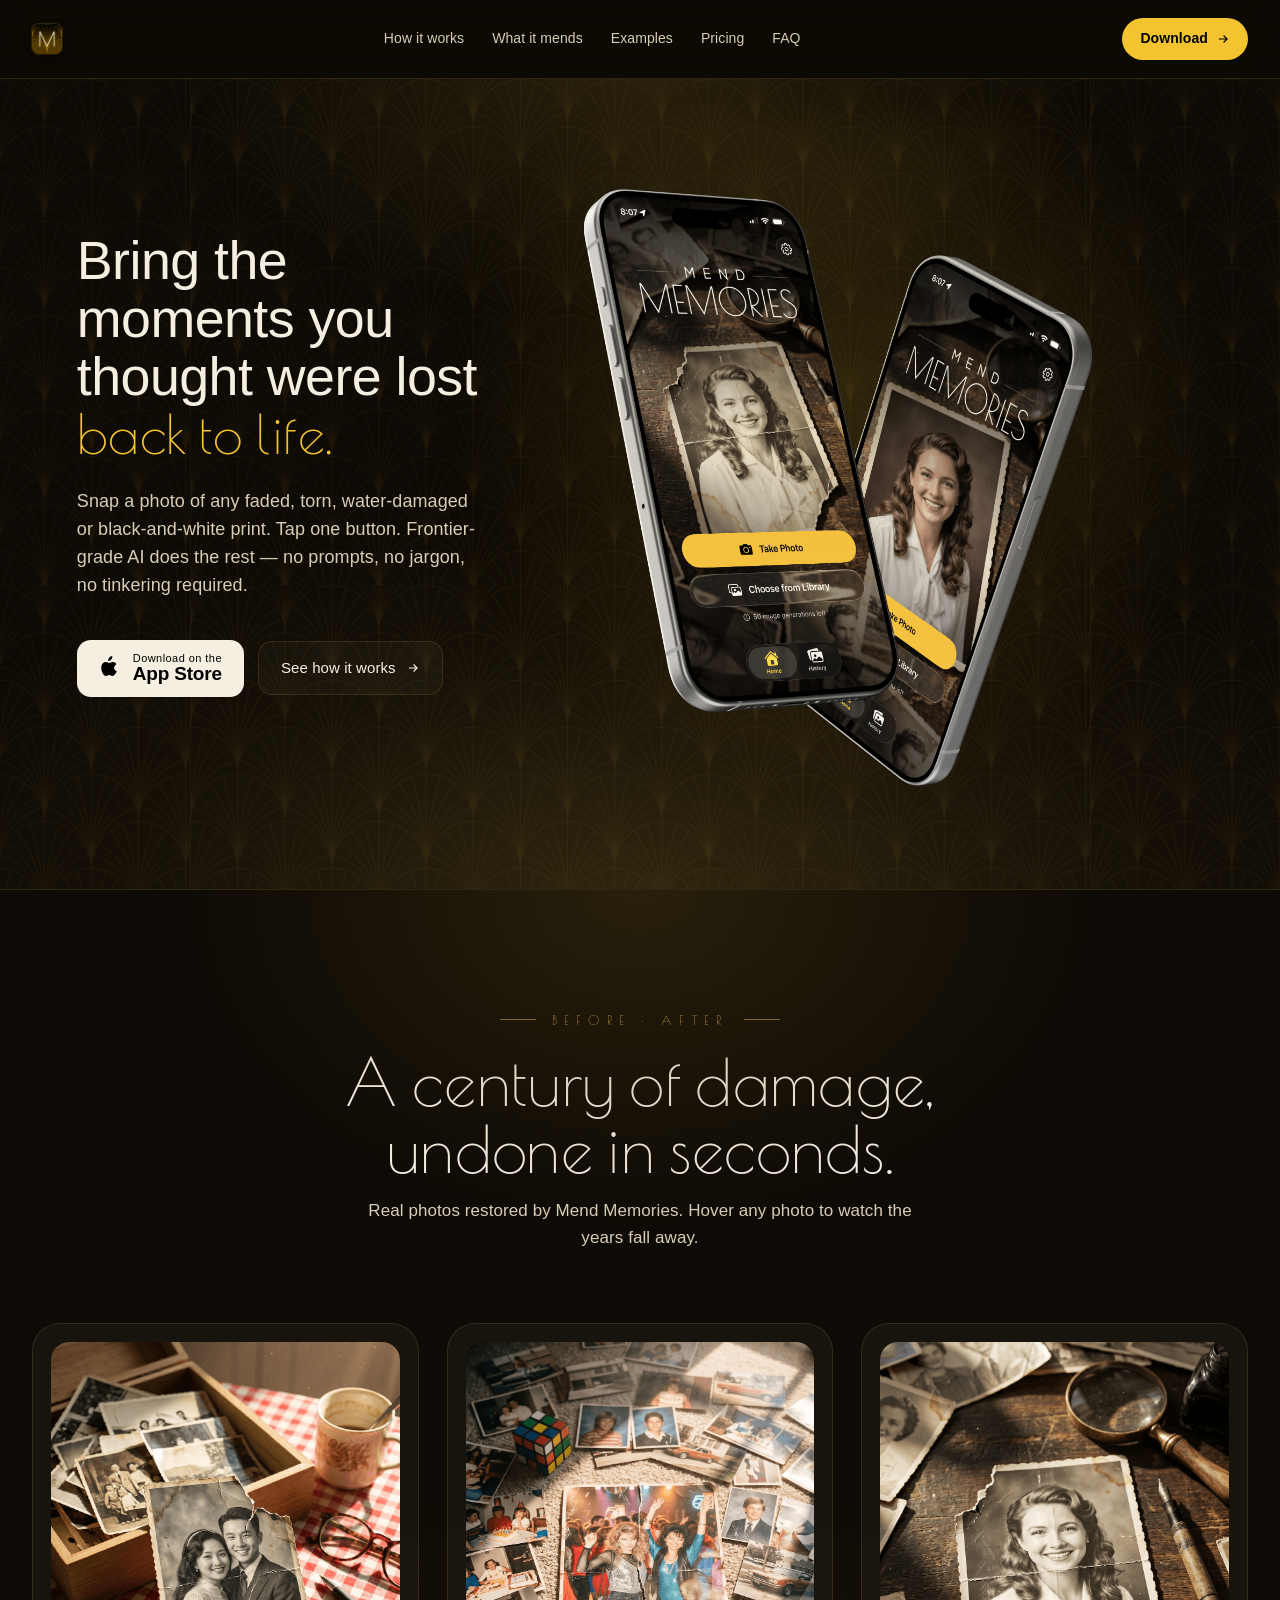
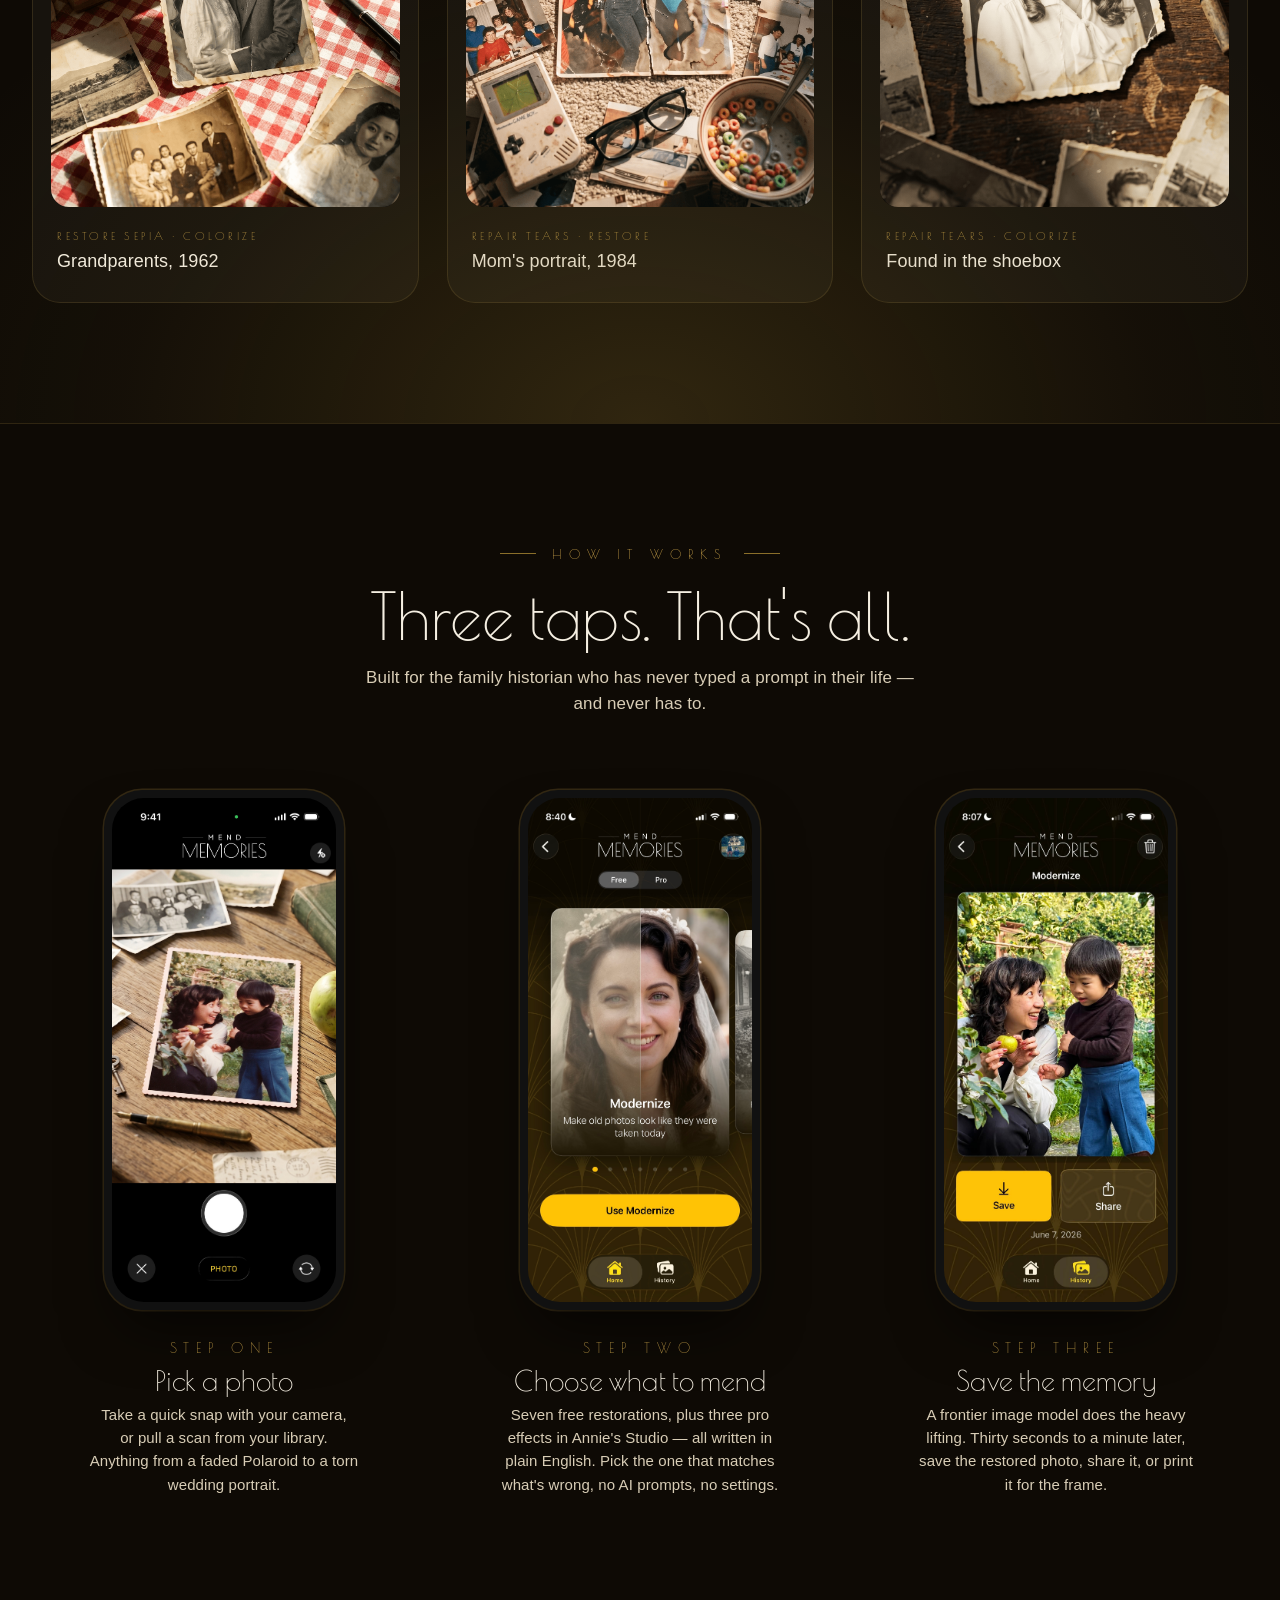
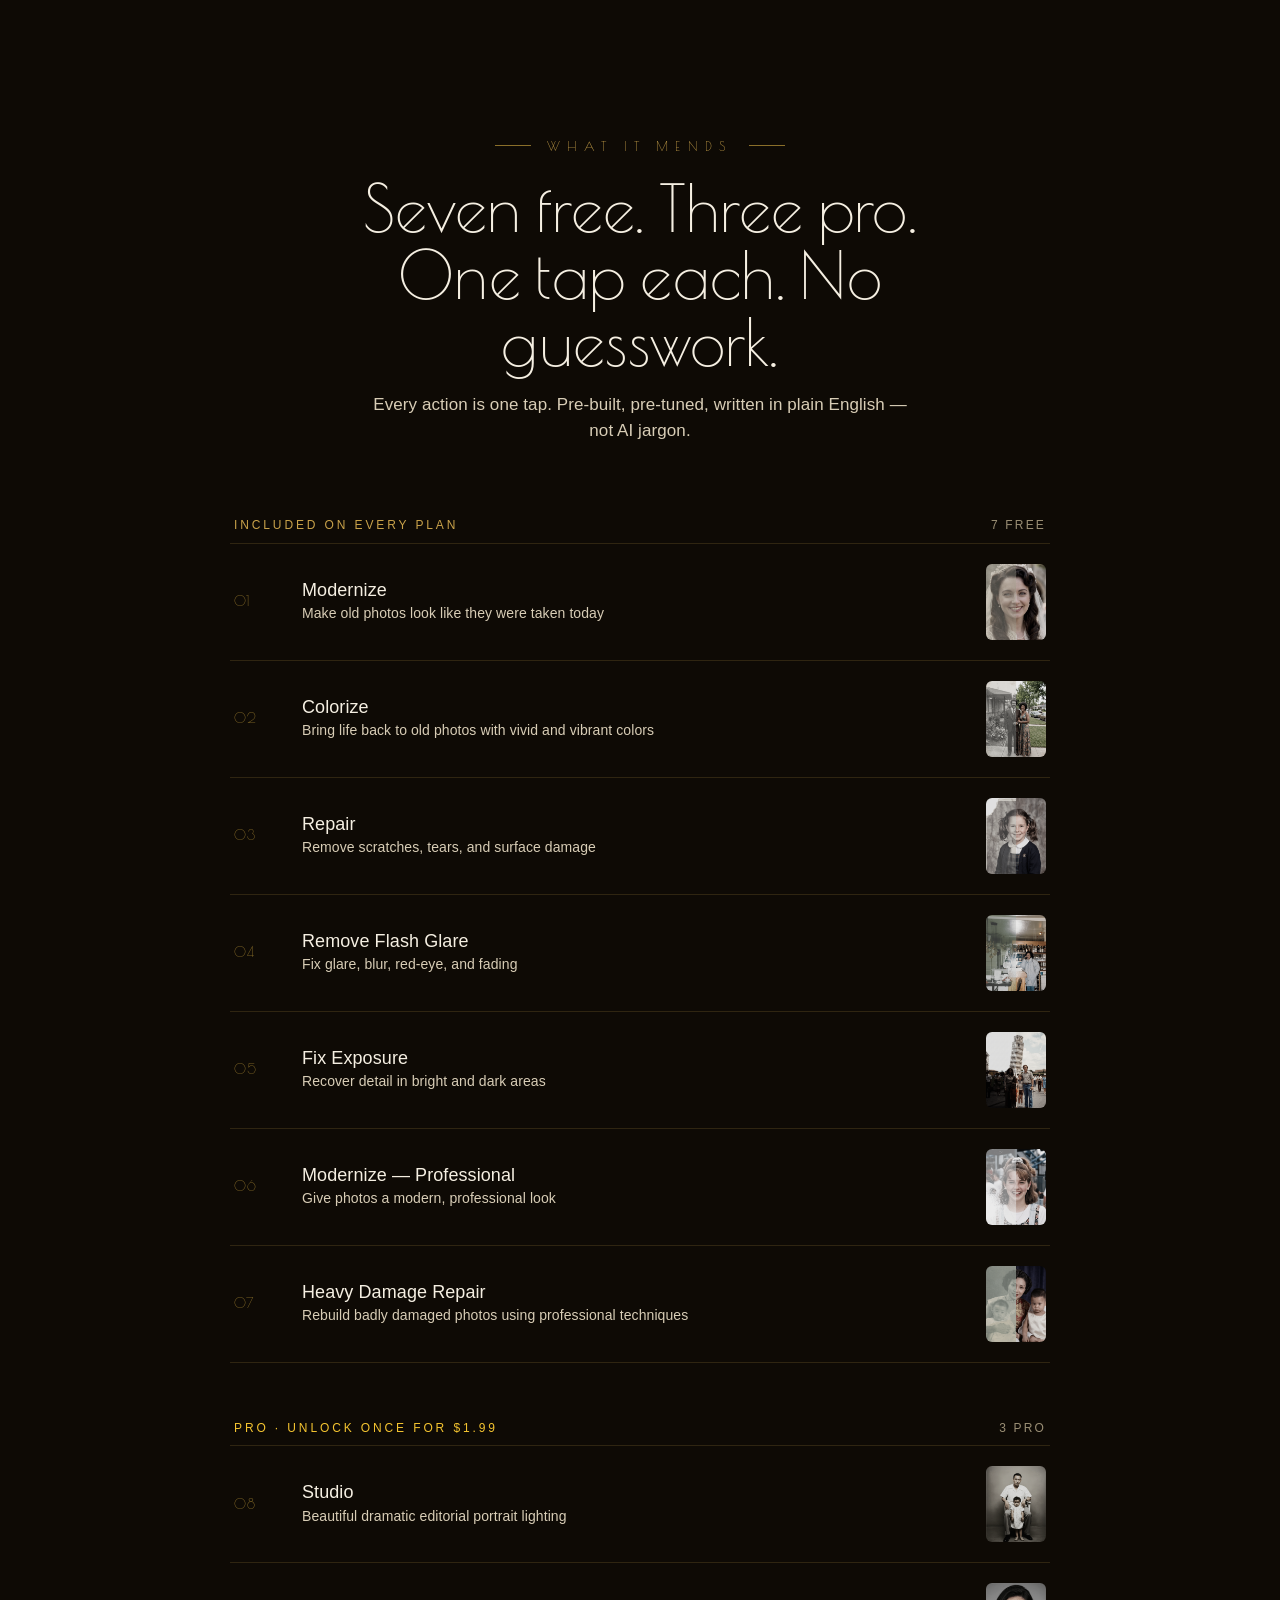
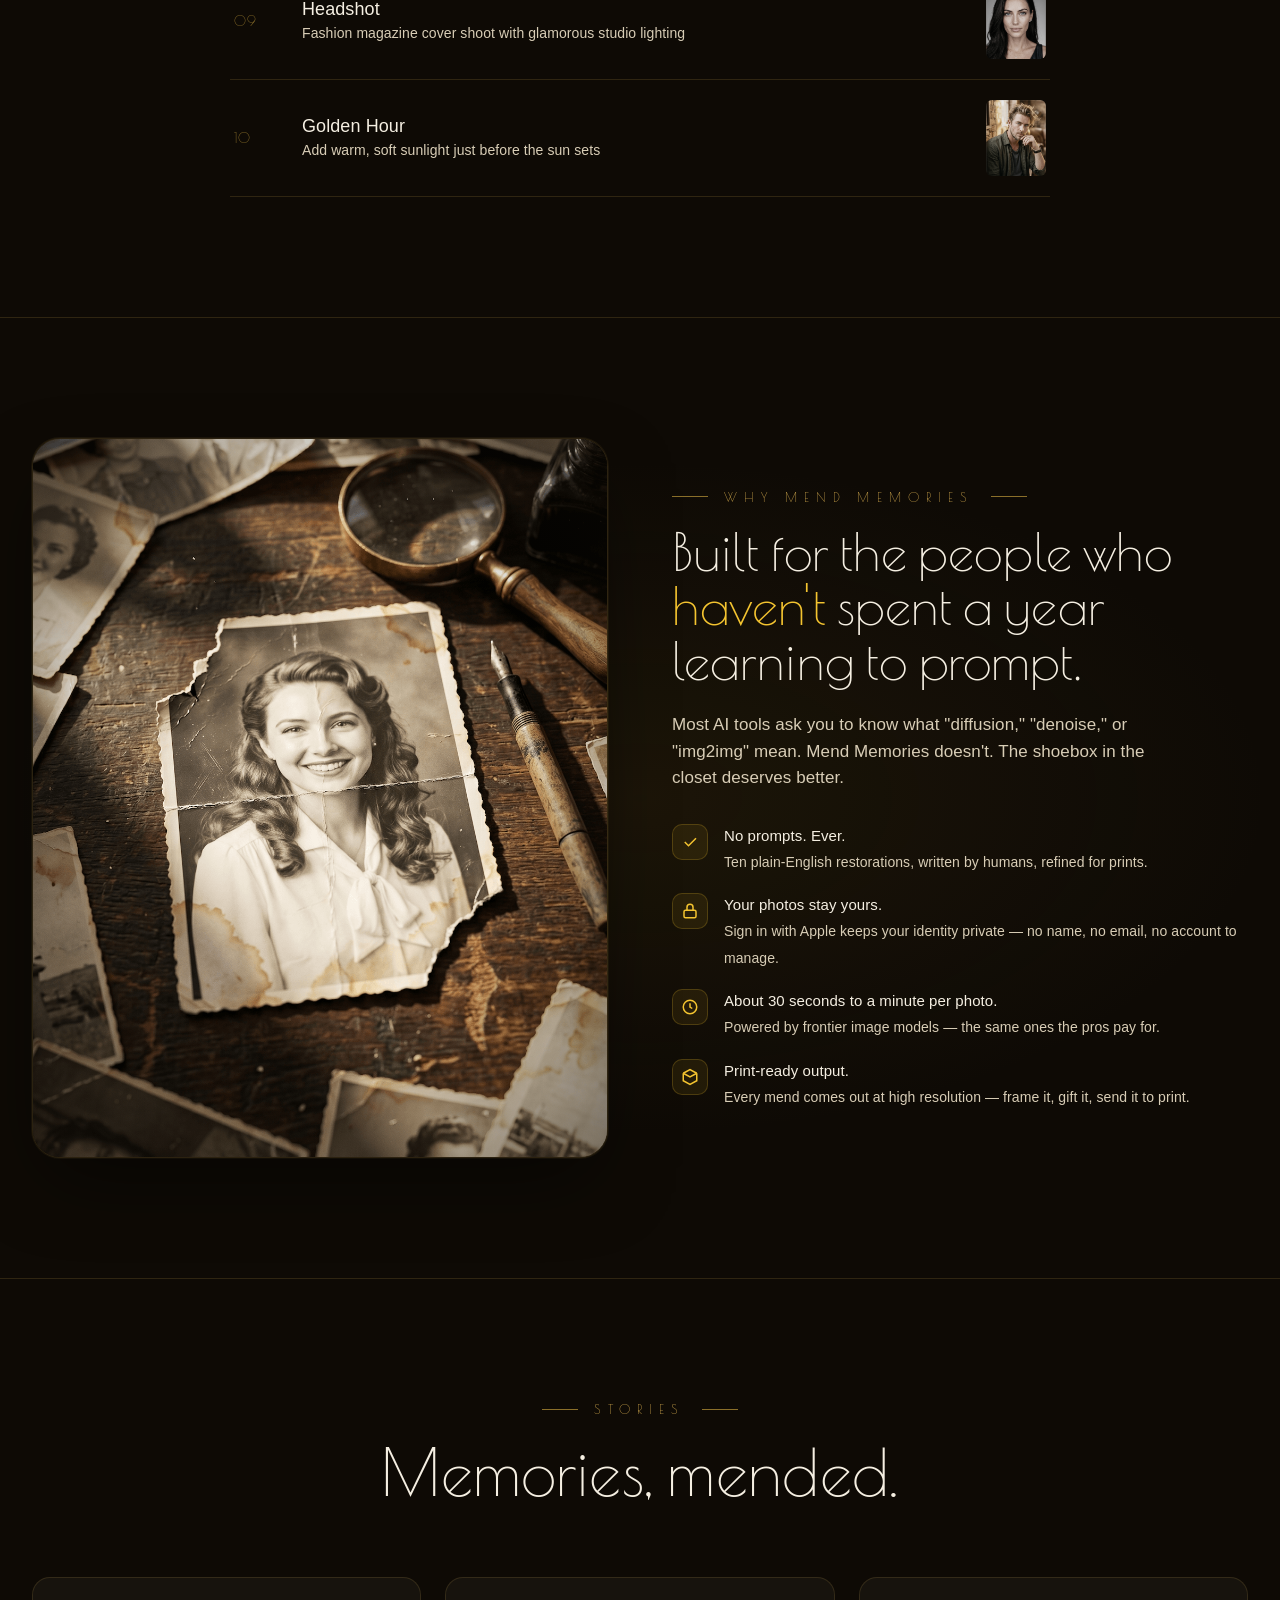
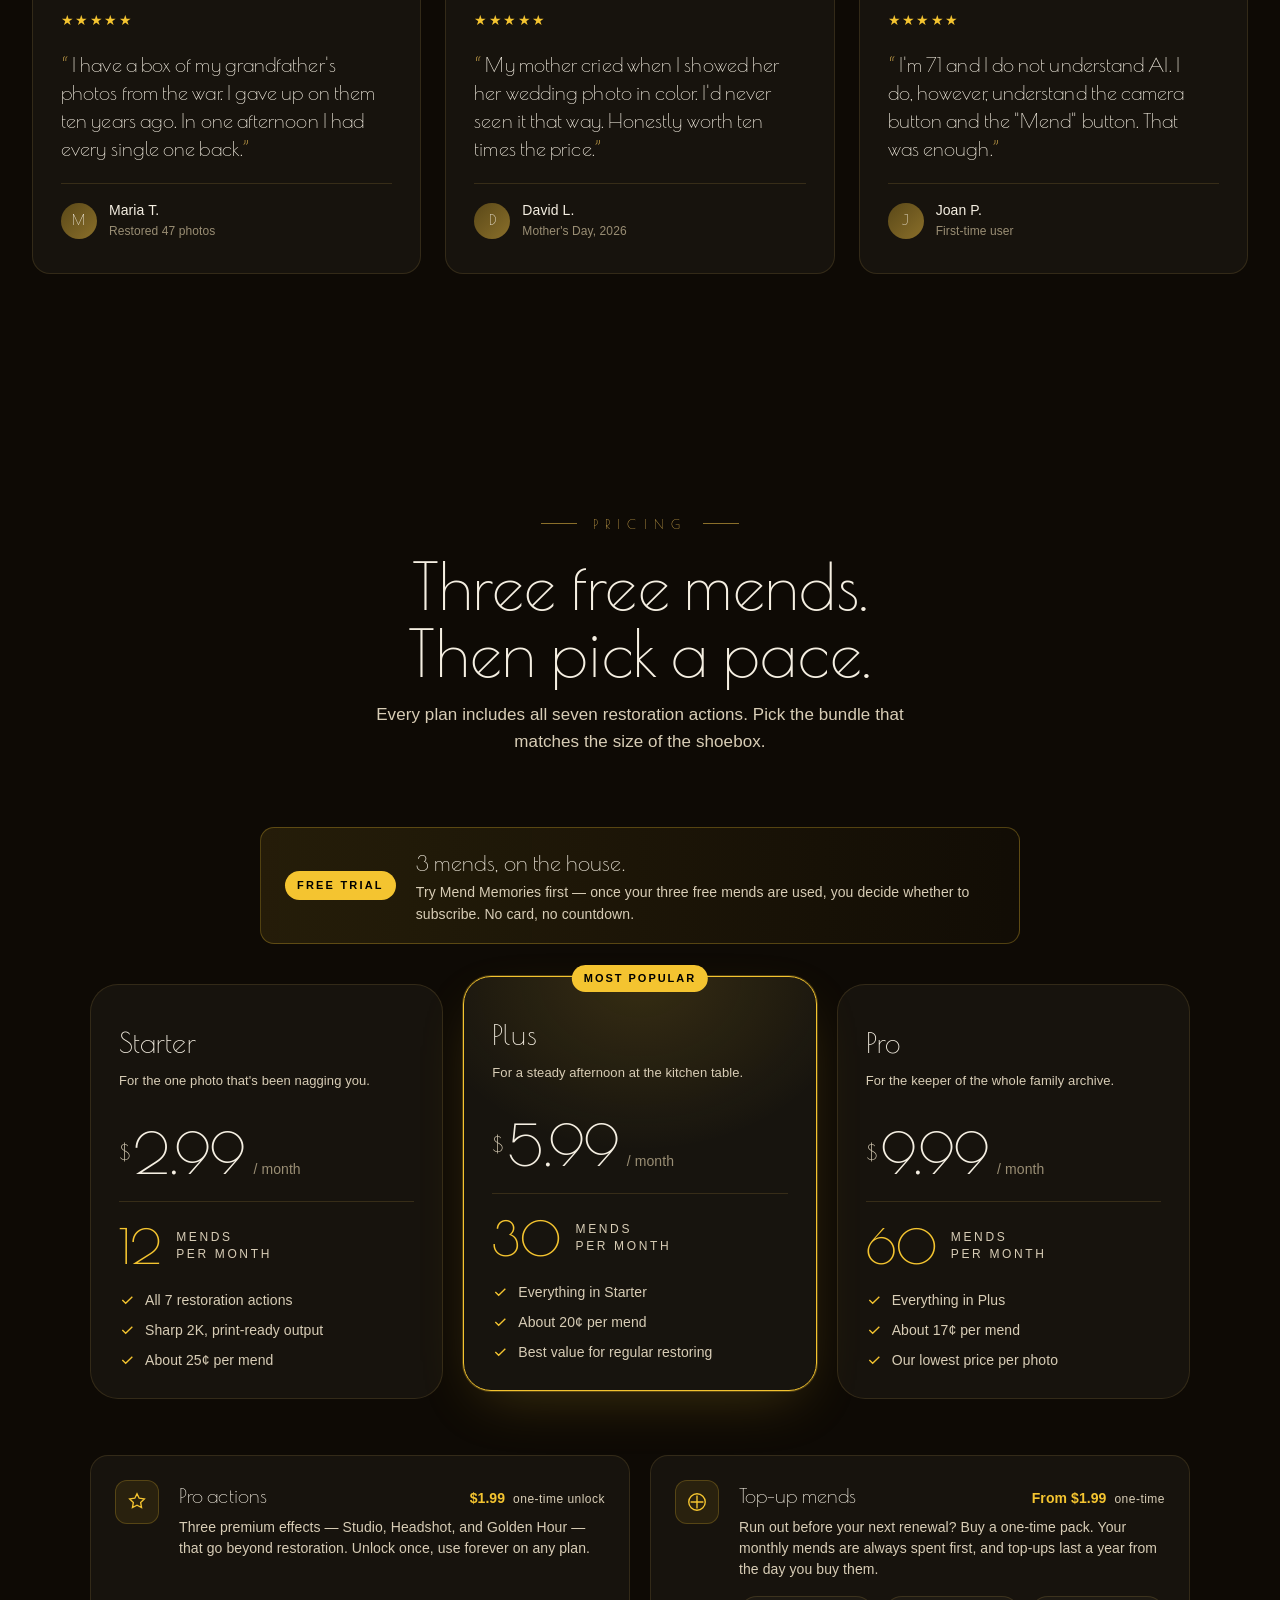
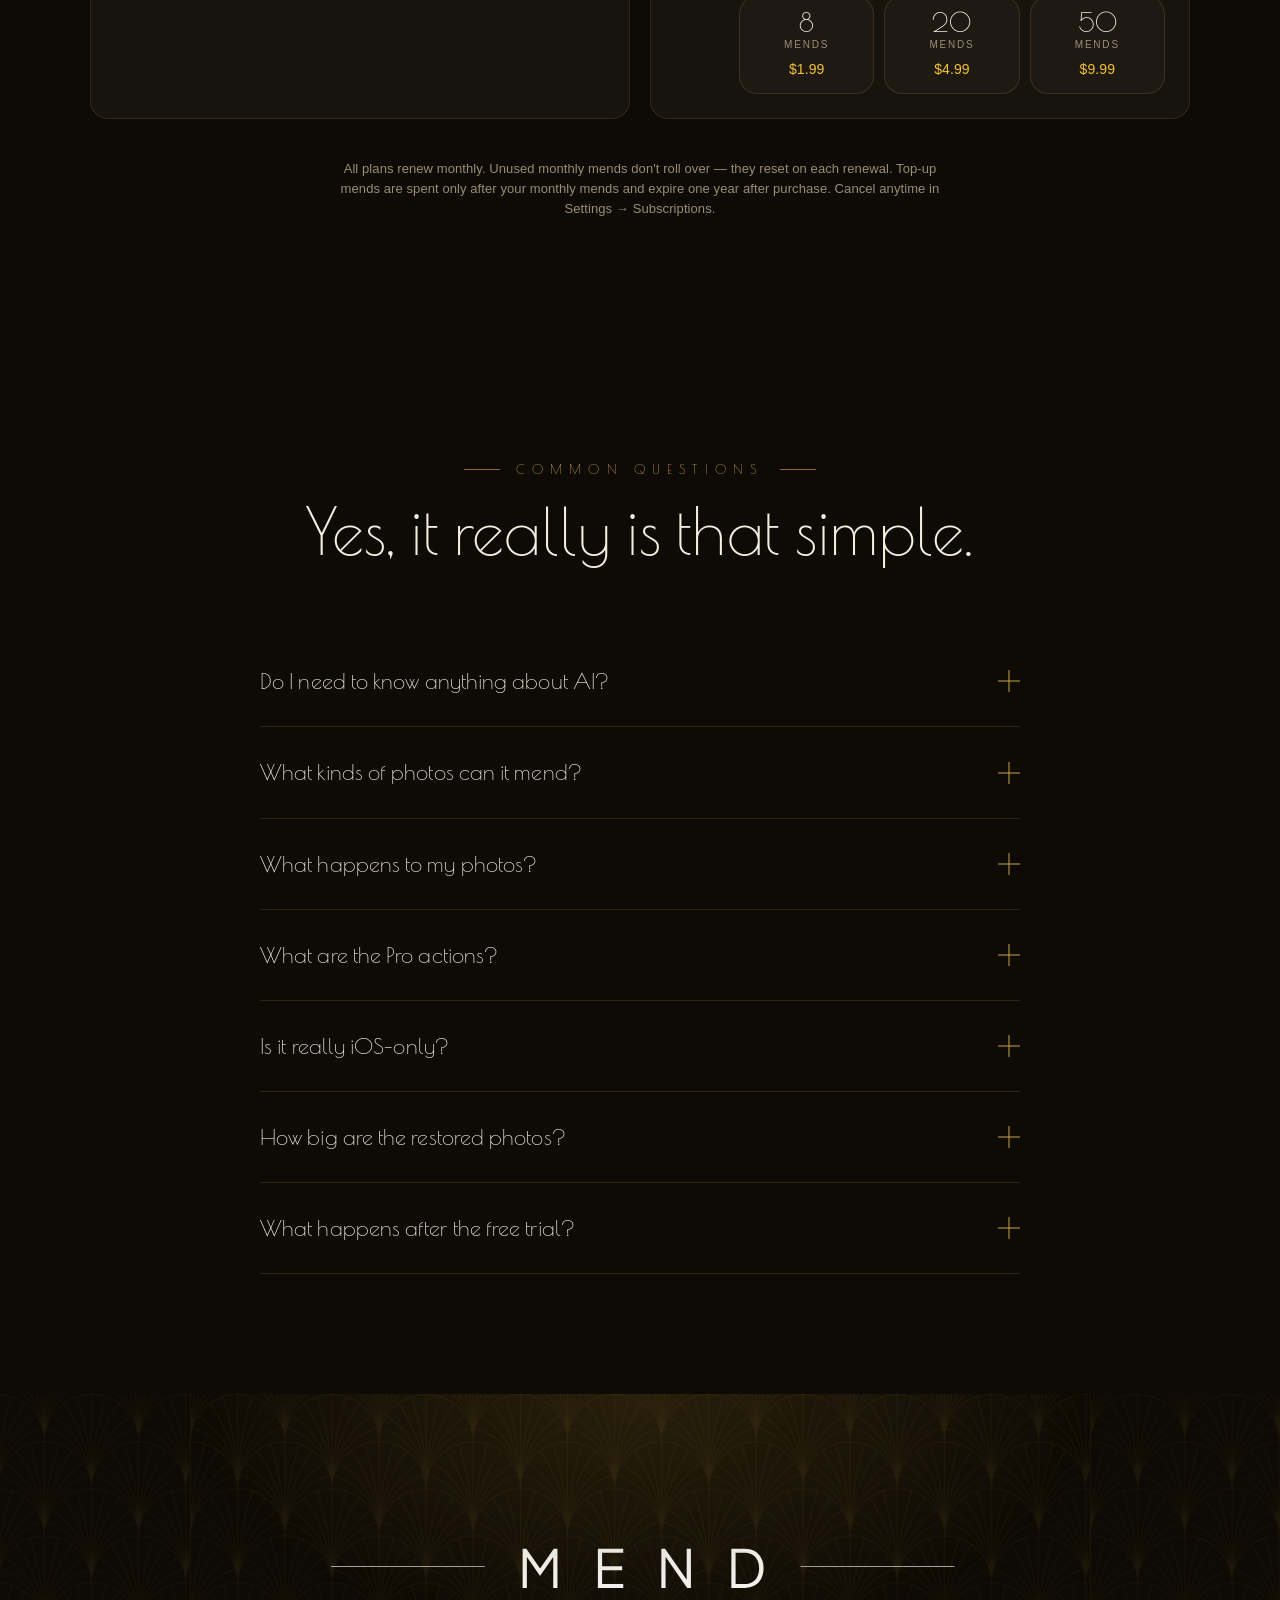
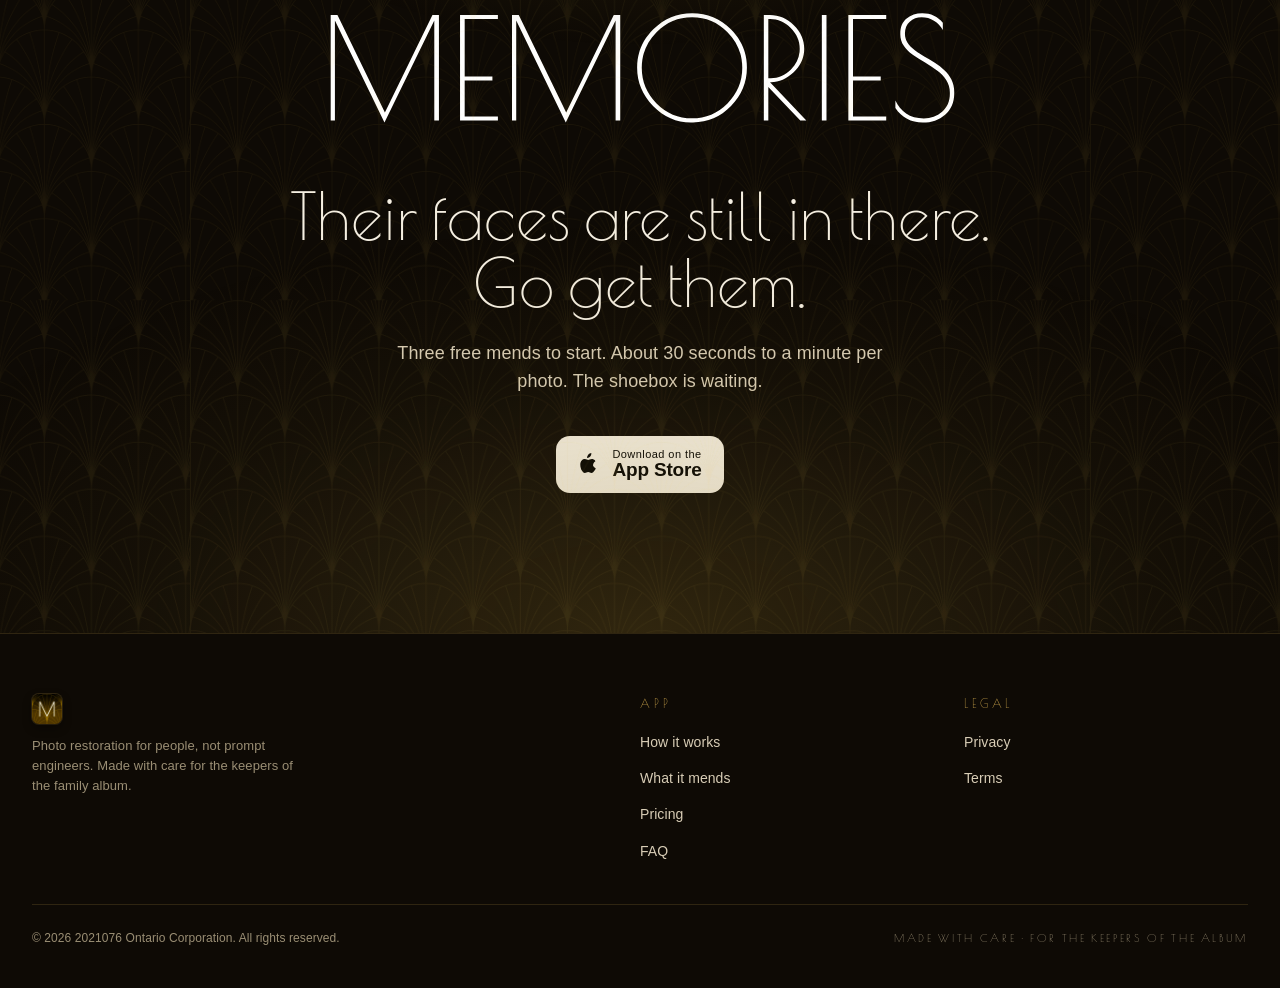
==== commit 9c122c1f: "updates" ====
--- a/index.html
+++ b/index.html
@@ -17,9 +17,8 @@
 <!-- ============ NAV ============ -->
 <nav class="nav" id="nav">
   <div class="nav-inner">
-    <a class="nav-mark" href="#top">
-      <img class="nav-icon" src="assets/AppIcon.png" alt="">
-      MEND·MEMORIES
+    <a class="nav-mark" href="#top" aria-label="Mend Memories home">
+      <img class="nav-icon" src="assets/AppIcon.png" alt="Mend Memories">
     </a>
     <div class="nav-links" id="navLinks">
       <a href="#how">How it works</a>
@@ -90,9 +89,10 @@
 
     </div>
 
-    <div class="hero-device">
-      <img class="hero-phones-img" src="assets/photos/hero_phones.png" alt="Mend Memories app on iPhone"/>
-    </div>
+  </div>
+
+  <div class="hero-device">
+    <img class="hero-phones-img" src="assets/photos/hero_phones.png" alt="Mend Memories app on iPhone"/>
   </div>
 </header>
 
@@ -113,6 +113,7 @@
         <div class="ba-stage">
           <img class="before" src="assets/photos/on_desk_before_2.png" alt="Damaged photo on a desk, before restoration"/>
           <img class="after"  src="assets/photos/on_desk_after_2.png"  alt="The same photo restored and colorized"/>
+          <button class="ba-toggle" type="button" aria-pressed="false"><span class="ba-toggle-label">See after</span></button>
         </div>
         <div class="ba-caption">
           <div class="action">Restore sepia · colorize</div>
@@ -124,6 +125,7 @@
         <div class="ba-stage">
           <img class="before" src="assets/photos/on_desk_before_3.png" alt="Damaged photo on a desk, before restoration"/>
           <img class="after"  src="assets/photos/on_desk_restored.png"  alt="The same photo, restored"/>
+          <button class="ba-toggle" type="button" aria-pressed="false"><span class="ba-toggle-label">See after</span></button>
         </div>
         <div class="ba-caption">
           <div class="action">Repair tears · restore</div>
@@ -135,6 +137,7 @@
         <div class="ba-stage">
           <img class="before" src="assets/photos/on_desk_before.png" alt="Damaged photo on a desk, before restoration"/>
           <img class="after"  src="assets/photos/on_desk_after.png"  alt="The same photo restored and colorized"/>
+          <button class="ba-toggle" type="button" aria-pressed="false"><span class="ba-toggle-label">See after</span></button>
         </div>
         <div class="ba-caption">
           <div class="action">Repair tears · colorize</div>
@@ -192,7 +195,7 @@
         <div>
           <div class="stepnum">STEP THREE</div>
           <h3>Save the memory</h3>
-          <p>A frontier image model does the heavy lifting. About 20 seconds later, save the restored photo, share it, or print it for the frame.</p>
+          <p>A frontier image model does the heavy lifting. Thirty seconds to a minute later, save the restored photo, share it, or print it for the frame.</p>
         </div>
       </div>
     </div>
@@ -301,13 +304,13 @@
             <div class="ic"><svg viewBox="0 0 24 24" fill="none" stroke="currentColor" stroke-width="2"><rect x="4" y="11" width="16" height="10" rx="2"/><path d="M8 11V7a4 4 0 018 0v4"/></svg></div>
             <div class="txt">
               <strong>Your photos stay yours.</strong>
-              <span>Sign in with Apple. End-to-end encrypted. Originals never leave your iCloud library.</span>
+              <span>Sign in with Apple keeps your identity private — no name, no email, no account to manage.</span>
             </div>
           </div>
           <div class="pitch-point">
             <div class="ic"><svg viewBox="0 0 24 24" fill="none" stroke="currentColor" stroke-width="2"><circle cx="12" cy="12" r="9"/><path d="M12 7v5l3 2"/></svg></div>
             <div class="txt">
-              <strong>About 20 seconds per photo.</strong>
+              <strong>About 30 seconds to a minute per photo.</strong>
               <span>Powered by frontier image models — the same ones the pros pay for.</span>
             </div>
           </div>
@@ -379,7 +382,7 @@
       <div class="section-eyebrow">Pricing</div>
       <h2 class="section-title">Three free mends.<br/>Then pick a pace.</h2>
       <p class="section-sub">
-        Every plan unlocks all ten restorations. Pick the bundle that matches the size of the shoebox.
+        Every plan includes all seven restoration actions. Pick the bundle that matches the size of the shoebox.
       </p>
     </div>
 
@@ -387,7 +390,7 @@
       <div class="trial-badge">FREE TRIAL</div>
       <div class="trial-copy">
         <strong>3 mends, on the house.</strong>
-        <span>Try Mend Memories before you pick a plan. No card, no countdown.</span>
+        <span>Try Mend Memories first — once your three free mends are used, you decide whether to subscribe. No card, no countdown.</span>
       </div>
     </div>
 
@@ -399,7 +402,7 @@
         </div>
         <div class="tier-price">
           <span class="currency">$</span>
-          <span class="amt">3.99</span>
+          <span class="amt">2.99</span>
           <span class="per">/ month</span>
         </div>
         <div class="tier-gens">
@@ -407,11 +410,10 @@
           <span class="lbl">mends<br/>per month</span>
         </div>
         <ul class="tier-features">
-          <li><svg viewBox="0 0 24 24" fill="none" stroke="currentColor" stroke-width="2"><path d="M5 12l5 5L20 7"/></svg>All ten restoration actions</li>
-          <li><svg viewBox="0 0 24 24" fill="none" stroke="currentColor" stroke-width="2"><path d="M5 12l5 5L20 7"/></svg>Full-resolution, print-ready output</li>
-          <li><svg viewBox="0 0 24 24" fill="none" stroke="currentColor" stroke-width="2"><path d="M5 12l5 5L20 7"/></svg>Top up anytime if you run out</li>
+          <li><svg viewBox="0 0 24 24" fill="none" stroke="currentColor" stroke-width="2"><path d="M5 12l5 5L20 7"/></svg>All 7 restoration actions</li>
+          <li><svg viewBox="0 0 24 24" fill="none" stroke="currentColor" stroke-width="2"><path d="M5 12l5 5L20 7"/></svg>Sharp 2K, print-ready output</li>
+          <li><svg viewBox="0 0 24 24" fill="none" stroke="currentColor" stroke-width="2"><path d="M5 12l5 5L20 7"/></svg>About 25¢ per mend</li>
         </ul>
-        <a class="tier-cta ghost" href="#download">Choose Starter</a>
       </div>
 
       <div class="tier-card featured">
@@ -422,7 +424,7 @@
         </div>
         <div class="tier-price">
           <span class="currency">$</span>
-          <span class="amt">7.99</span>
+          <span class="amt">5.99</span>
           <span class="per">/ month</span>
         </div>
         <div class="tier-gens">
@@ -431,10 +433,9 @@
         </div>
         <ul class="tier-features">
           <li><svg viewBox="0 0 24 24" fill="none" stroke="currentColor" stroke-width="2"><path d="M5 12l5 5L20 7"/></svg>Everything in Starter</li>
-          <li><svg viewBox="0 0 24 24" fill="none" stroke="currentColor" stroke-width="2"><path d="M5 12l5 5L20 7"/></svg>2.5× the mends, ~12¢ each</li>
-          <li><svg viewBox="0 0 24 24" fill="none" stroke="currentColor" stroke-width="2"><path d="M5 12l5 5L20 7"/></svg>Priority restoration queue</li>
+          <li><svg viewBox="0 0 24 24" fill="none" stroke="currentColor" stroke-width="2"><path d="M5 12l5 5L20 7"/></svg>About 20¢ per mend</li>
+          <li><svg viewBox="0 0 24 24" fill="none" stroke="currentColor" stroke-width="2"><path d="M5 12l5 5L20 7"/></svg>Best value for regular restoring</li>
         </ul>
-        <a class="tier-cta" href="#download">Choose Plus</a>
       </div>
 
       <div class="tier-card">
@@ -444,7 +445,7 @@
         </div>
         <div class="tier-price">
           <span class="currency">$</span>
-          <span class="amt">12.99</span>
+          <span class="amt">9.99</span>
           <span class="per">/ month</span>
         </div>
         <div class="tier-gens">
@@ -453,10 +454,9 @@
         </div>
         <ul class="tier-features">
           <li><svg viewBox="0 0 24 24" fill="none" stroke="currentColor" stroke-width="2"><path d="M5 12l5 5L20 7"/></svg>Everything in Plus</li>
-          <li><svg viewBox="0 0 24 24" fill="none" stroke="currentColor" stroke-width="2"><path d="M5 12l5 5L20 7"/></svg>5× the mends, the best per-photo rate</li>
-          <li><svg viewBox="0 0 24 24" fill="none" stroke="currentColor" stroke-width="2"><path d="M5 12l5 5L20 7"/></svg>Bulk import for whole albums</li>
+          <li><svg viewBox="0 0 24 24" fill="none" stroke="currentColor" stroke-width="2"><path d="M5 12l5 5L20 7"/></svg>About 17¢ per mend</li>
+          <li><svg viewBox="0 0 24 24" fill="none" stroke="currentColor" stroke-width="2"><path d="M5 12l5 5L20 7"/></svg>Our lowest price per photo</li>
         </ul>
-        <a class="tier-cta ghost" href="#download">Choose Pro</a>
       </div>
     </div>
 
@@ -481,14 +481,31 @@
         <div class="addon-body">
           <div class="addon-row">
             <h4>Top-up mends</h4>
-            <span class="addon-price">From $1.99 <em>pay-as-you-go</em></span>
-          </div>
-          <p>Used up your monthly allowance? Buy a one-time pack — they stack on top of your plan and never expire.</p>
-        </div>
-      </div>
-    </div>
-
-    <p class="pricing-foot">All plans renew monthly. Unused mends roll over for 30 days. Cancel anytime in Settings → Subscriptions.</p>
+            <span class="addon-price">From $1.99 <em>one-time</em></span>
+          </div>
+          <p>Run out before your next renewal? Buy a one-time pack. Your monthly mends are always spent first, and top-ups last a year from the day you buy them.</p>
+          <div class="topup-packs">
+            <div class="pack">
+              <span class="pack-mends">8</span>
+              <span class="pack-lbl">mends</span>
+              <span class="pack-price">$1.99</span>
+            </div>
+            <div class="pack">
+              <span class="pack-mends">20</span>
+              <span class="pack-lbl">mends</span>
+              <span class="pack-price">$4.99</span>
+            </div>
+            <div class="pack">
+              <span class="pack-mends">50</span>
+              <span class="pack-lbl">mends</span>
+              <span class="pack-price">$9.99</span>
+            </div>
+          </div>
+        </div>
+      </div>
+    </div>
+
+    <p class="pricing-foot">All plans renew monthly. Unused monthly mends don't roll over — they reset on each renewal. Top-up mends are spent only after your monthly mends and expire one year after purchase. Cancel anytime in Settings → Subscriptions.</p>
   </div>
 </section>
 
@@ -503,15 +520,15 @@
     <div class="faq">
       <details class="faq-item">
         <summary>Do I need to know anything about AI? <span class="plus"></span></summary>
-        <div class="answer">Not a thing. There are no prompts, no sliders, no settings. You pick a photo, tap one of ten plainly-worded actions, and wait about twenty seconds. The AI lives in the background — you never have to talk to it.</div>
+        <div class="answer">Not a thing. There are no prompts, no sliders, no settings. You pick a photo, tap one of ten plainly-worded actions, and wait about thirty seconds to a minute. The AI lives in the background — you never have to talk to it.</div>
       </details>
       <details class="faq-item">
         <summary>What kinds of photos can it mend? <span class="plus"></span></summary>
         <div class="answer">Printed photographs of any age — Polaroids, professional studio portraits, school photos, military ID photos, wedding albums, faded color prints from the 70s and 80s, sepia-toned tintypes, water-damaged photos, photos that have been folded or torn. If you can hold it, snap it, and we can probably mend it.</div>
       </details>
       <details class="faq-item">
-        <summary>Will my photos be used to train AI? <span class="plus"></span></summary>
-        <div class="answer">No. Your photos are sent encrypted, restored, and returned. They are not retained, not shared, and not used for training — not by us, not by the model providers we use. Sign in with Apple keeps your identity to yourself.</div>
+        <summary>What happens to my photos? <span class="plus"></span></summary>
+        <div class="answer">When you mend a photo, it's sent to the frontier image model that performs the restoration and the finished result comes back to you. Sign in with Apple means we never ask for your name or email — there's no account to manage.</div>
       </details>
       <details class="faq-item">
         <summary>What are the Pro actions? <span class="plus"></span></summary>
@@ -523,11 +540,11 @@
       </details>
       <details class="faq-item">
         <summary>How big are the restored photos? <span class="plus"></span></summary>
-        <div class="answer">Restorations come back at the resolution they came in at, or upscaled if you chose that action. Either way, the output is print-ready — most users frame the result at 8×10 or larger without any quality loss.</div>
+        <div class="answer">Every restoration comes back at 2K resolution — print-ready. Most users frame the result at 8×10 or larger without any quality loss.</div>
       </details>
       <details class="faq-item">
         <summary>What happens after the free trial? <span class="plus"></span></summary>
-        <div class="answer">Nothing surprising. On day 8, your subscription begins at the plan you chose. Apple sends you a reminder before that happens, and you can cancel any time from Settings → Subscriptions on your iPhone.</div>
+        <div class="answer">The free trial isn't a clock — it's 3 free mends. Once you've used them, you decide whether to subscribe. Nothing is charged unless you pick a plan, and you can cancel any time from Settings → Subscriptions on your iPhone.</div>
       </details>
     </div>
   </div>
@@ -539,7 +556,7 @@
   <div class="container">
     <img class="wordmark" src="assets/LogoWhite.svg" alt="Mend Memories"/>
     <h2>Their faces are still in there.<br/>Go get them.</h2>
-    <p>Free for seven days. About twenty seconds per photo. The shoebox is waiting.</p>
+    <p>Three free mends to start. About 30 seconds to a minute per photo. The shoebox is waiting.</p>
     <div class="hero-ctas" style="justify-content:center">
       <a class="appstore" href="#">
         <svg class="apple" viewBox="0 0 24 24" fill="currentColor"><path d="M17.5 12.5c0-2.7 2.2-4 2.3-4-.7-1.7-2.6-2-3.3-2-1.4 0-2.7.8-3.4.8-.7 0-1.8-.8-3-.8-2.2 0-4.3 1.8-4.3 5.2 0 2.1.7 4.3 1.6 5.7.7 1 1.3 1.9 2.6 1.9 1.2 0 1.7-.8 3.1-.8s1.8.8 3 .8c1.3 0 2-1 2.7-2 .9-1.1 1.3-2.3 1.3-2.4-.1 0-2.6-1-2.6-3.4zM15 4.2c.7-.8 1.1-2 1-3.2-1 0-2.2.7-2.9 1.5-.6.7-1.1 1.9-1 3 1.1.1 2.2-.6 2.9-1.3z"/></svg>
@@ -557,9 +574,8 @@
   <div class="container">
     <div class="footer-inner">
       <div class="footer-brand">
-        <a class="nav-mark" href="#top">
-          <img class="nav-icon" src="assets/AppIcon.png" alt="">
-          MEND·MEMORIES
+        <a class="nav-mark" href="#top" aria-label="Mend Memories home">
+          <img class="nav-icon" src="assets/AppIcon.png" alt="Mend Memories">
         </a>
         <p>Photo restoration for people, not prompt engineers. Made with care for the keepers of the family album.</p>
       </div>
@@ -573,30 +589,33 @@
         </ul>
       </div>
       <div class="footer-col">
-        <h4>Company</h4>
-        <ul>
-          <li><a href="#">About</a></li>
-          <li><a href="#">Press</a></li>
-          <li><a href="#">Contact</a></li>
-          <li><a href="#">Status</a></li>
-        </ul>
-      </div>
-      <div class="footer-col">
         <h4>Legal</h4>
         <ul>
           <li><a href="#">Privacy</a></li>
           <li><a href="#">Terms</a></li>
-          <li><a href="#">Subscription terms</a></li>
-          <li><a href="#">Data &amp; AI</a></li>
         </ul>
       </div>
     </div>
     <div class="footer-bottom">
-      <span>© 2026 Mend Memories. All rights reserved.</span>
+      <span>© 2026 2021076 Ontario Corporation. All rights reserved.</span>
       <span class="made">Made with care · for the keepers of the album</span>
     </div>
   </div>
 </footer>
+
+<script>
+  // Before/After: tap-to-reveal for touch devices (no hover)
+  document.querySelectorAll('.ba-toggle').forEach(function (btn) {
+    btn.addEventListener('click', function () {
+      var stage = btn.closest('.ba-stage');
+      if (!stage) return;
+      var revealed = stage.classList.toggle('revealed');
+      btn.setAttribute('aria-pressed', revealed ? 'true' : 'false');
+      var label = btn.querySelector('.ba-toggle-label');
+      if (label) label.textContent = revealed ? 'See before' : 'See after';
+    });
+  });
+</script>
 
 </body>
 </html>
--- a/styles.css
+++ b/styles.css
@@ -148,14 +148,23 @@
   padding: 80px 0 120px;
   position: relative;
   overflow: hidden;
+  min-height: 90svh;
+  display: flex;
+  align-items: center;
 }
 .hero-inner {
+  width: 100%;
   display: grid;
-  grid-template-columns: 1.2fr 0.8fr;
+  grid-template-columns: 35vw 1fr;
   gap: 48px;
   align-items: center;
   position: relative;
   z-index: 2;
+}
+.hero-copy {
+  position: relative;
+  z-index: 3;          /* sit above the phones image where they overlap */
+  padding-left: clamp(8px, 3.5vw, 56px);
 }
 .hero-eyebrow {
   display: inline-flex; align-items: center; gap: 10px;
@@ -194,7 +203,7 @@
 .hero p.lead {
   font-size: 18px;
   color: var(--cream-dim);
-  max-width: 520px;
+  max-width: 640px;
   margin: 0 0 40px;
   text-wrap: pretty;
 }
@@ -241,15 +250,21 @@
 
 /* hero device */
 .hero-device {
-  position: relative;
-  justify-self: end;
-  margin-right: -80px;
-  margin-left: -40px;
-  width: clamp(420px, 58vw, 860px);
+  position: absolute;
+  top: 50%;
+  right: clamp(20px, 4vw, 96px);
+  transform: translateY(-50%);
+  z-index: 1;                 /* behind hero copy (z-index 3) so text sits on top */
+  display: flex;
+  justify-content: flex-end;
+  pointer-events: none;
 }
 .hero-phones-img {
-  width: 100%;
-  height: auto;
+  height: 72svh;        /* ≈ 80% of the 90svh hero */
+  max-height: 820px;
+  width: auto;          /* width follows height → aspect ratio preserved */
+  max-width: none;      /* override global img max-width:100% that was squishing it */
+  flex: 0 0 auto;       /* don't let the grid track squeeze the width */
   display: block;
   mix-blend-mode: multiply;
 }
--- a/styles-2.css
+++ b/styles-2.css
@@ -100,6 +100,46 @@
   .ba-stage .after { transition: opacity 0.3s ease; }
   .ba-stage:hover .before,
   .ba-stage:hover .after { transform: none; }
+}
+
+/* Tap-to-reveal (mobile, where there is no hover) */
+.ba-toggle {
+  position: absolute;
+  bottom: 14px; left: 50%;
+  transform: translateX(-50%);
+  z-index: 5;
+  display: none;                 /* shown only on touch / small screens */
+  align-items: center;
+  gap: 8px;
+  background: rgba(14,10,5,0.72);
+  backdrop-filter: blur(8px);
+  -webkit-backdrop-filter: blur(8px);
+  border: 1px solid var(--gold-soft, rgba(244,196,48,0.35));
+  color: var(--cream);
+  font-size: 12px;
+  letter-spacing: 0.16em;
+  text-transform: uppercase;
+  padding: 9px 16px;
+  border-radius: 999px;
+  cursor: pointer;
+  -webkit-tap-highlight-color: transparent;
+}
+.ba-toggle::before {
+  content: "";
+  width: 7px; height: 7px;
+  border-radius: 999px;
+  background: var(--gold, #f4c430);
+  transition: background 0.3s ease;
+}
+.ba-stage.revealed .after { opacity: 1; }
+.ba-stage.revealed .before,
+.ba-stage.revealed .after {
+  transform: scale(1.08) translate(-1.4%, -2%);
+}
+.ba-stage.revealed .ba-toggle::before { background: var(--cream); }
+
+@media (hover: none), (max-width: 640px) {
+  .ba-toggle { display: inline-flex; }
 }
 
 .ba-tag {
--- a/styles-3.css
+++ b/styles-3.css
@@ -482,6 +482,39 @@
   line-height: 1.5;
   text-wrap: pretty;
 }
+.topup-packs {
+  display: grid;
+  grid-template-columns: repeat(3, 1fr);
+  gap: 10px;
+  margin-top: 16px;
+}
+.pack {
+  display: flex;
+  flex-direction: column;
+  align-items: center;
+  gap: 2px;
+  padding: 12px 8px;
+  border: 1px solid var(--line);
+  border-radius: var(--radius);
+  background: rgba(255,245,220,0.03);
+}
+.pack-mends {
+  font-family: "Poiret One", serif;
+  font-size: 26px;
+  line-height: 1;
+  color: var(--cream);
+}
+.pack-lbl {
+  font-size: 10px;
+  letter-spacing: 0.18em;
+  text-transform: uppercase;
+  color: var(--muted);
+}
+.pack-price {
+  margin-top: 4px;
+  font-size: 14px;
+  color: var(--yellow);
+}
 
 .pricing-foot {
   text-align: center;
@@ -588,7 +621,7 @@
 }
 .footer-inner {
   display: grid;
-  grid-template-columns: 2fr 1fr 1fr 1fr;
+  grid-template-columns: 2fr 1fr 1fr;
   gap: 40px;
   margin-bottom: 40px;
 }
--- a/styles-responsive.css
+++ b/styles-responsive.css
@@ -35,7 +35,7 @@
   .section-head { margin-bottom: 56px; }
   .nav-links { gap: 22px; }
   /* keep hero from bleeding too far on tablet */
-  .hero-device { margin-right: -32px; margin-left: -24px; }
+  .hero-device { right: clamp(16px, 3vw, 48px); }
 }
 
 /* ================= NAV COLLAPSE ≤ 860px ============================== */
@@ -87,14 +87,32 @@
 
 /* ======================= ≤ 900px (stacks) =========================== */
 @media (max-width: 900px) {
-  .hero { padding: 56px 0 72px; }
+  .hero {
+    padding: 56px 0 72px;
+    flex-direction: column;   /* stack copy, then phones, below the buttons */
+    align-items: stretch;
+  }
   .hero-inner { grid-template-columns: 1fr; gap: 40px; }
   .hero h1 br { display: none; }
   .hero p.lead { margin-bottom: 32px; }
   .hero-device {
+    position: static;
+    transform: none;
+    right: auto;
     margin: 0 auto;
     width: min(100%, 460px);
     max-width: 460px;
+    display: flex;
+    justify-content: center;
+    pointer-events: auto;
+  }
+  /* on stacked layout the phones go back to width-driven & centered */
+  .hero-phones-img {
+    height: auto;
+    max-height: none;
+    width: 100%;
+    max-width: 100%;
+    flex: 0 1 auto;
   }
   .gallery-grid { grid-template-columns: repeat(2, 1fr); gap: 20px; }
 }
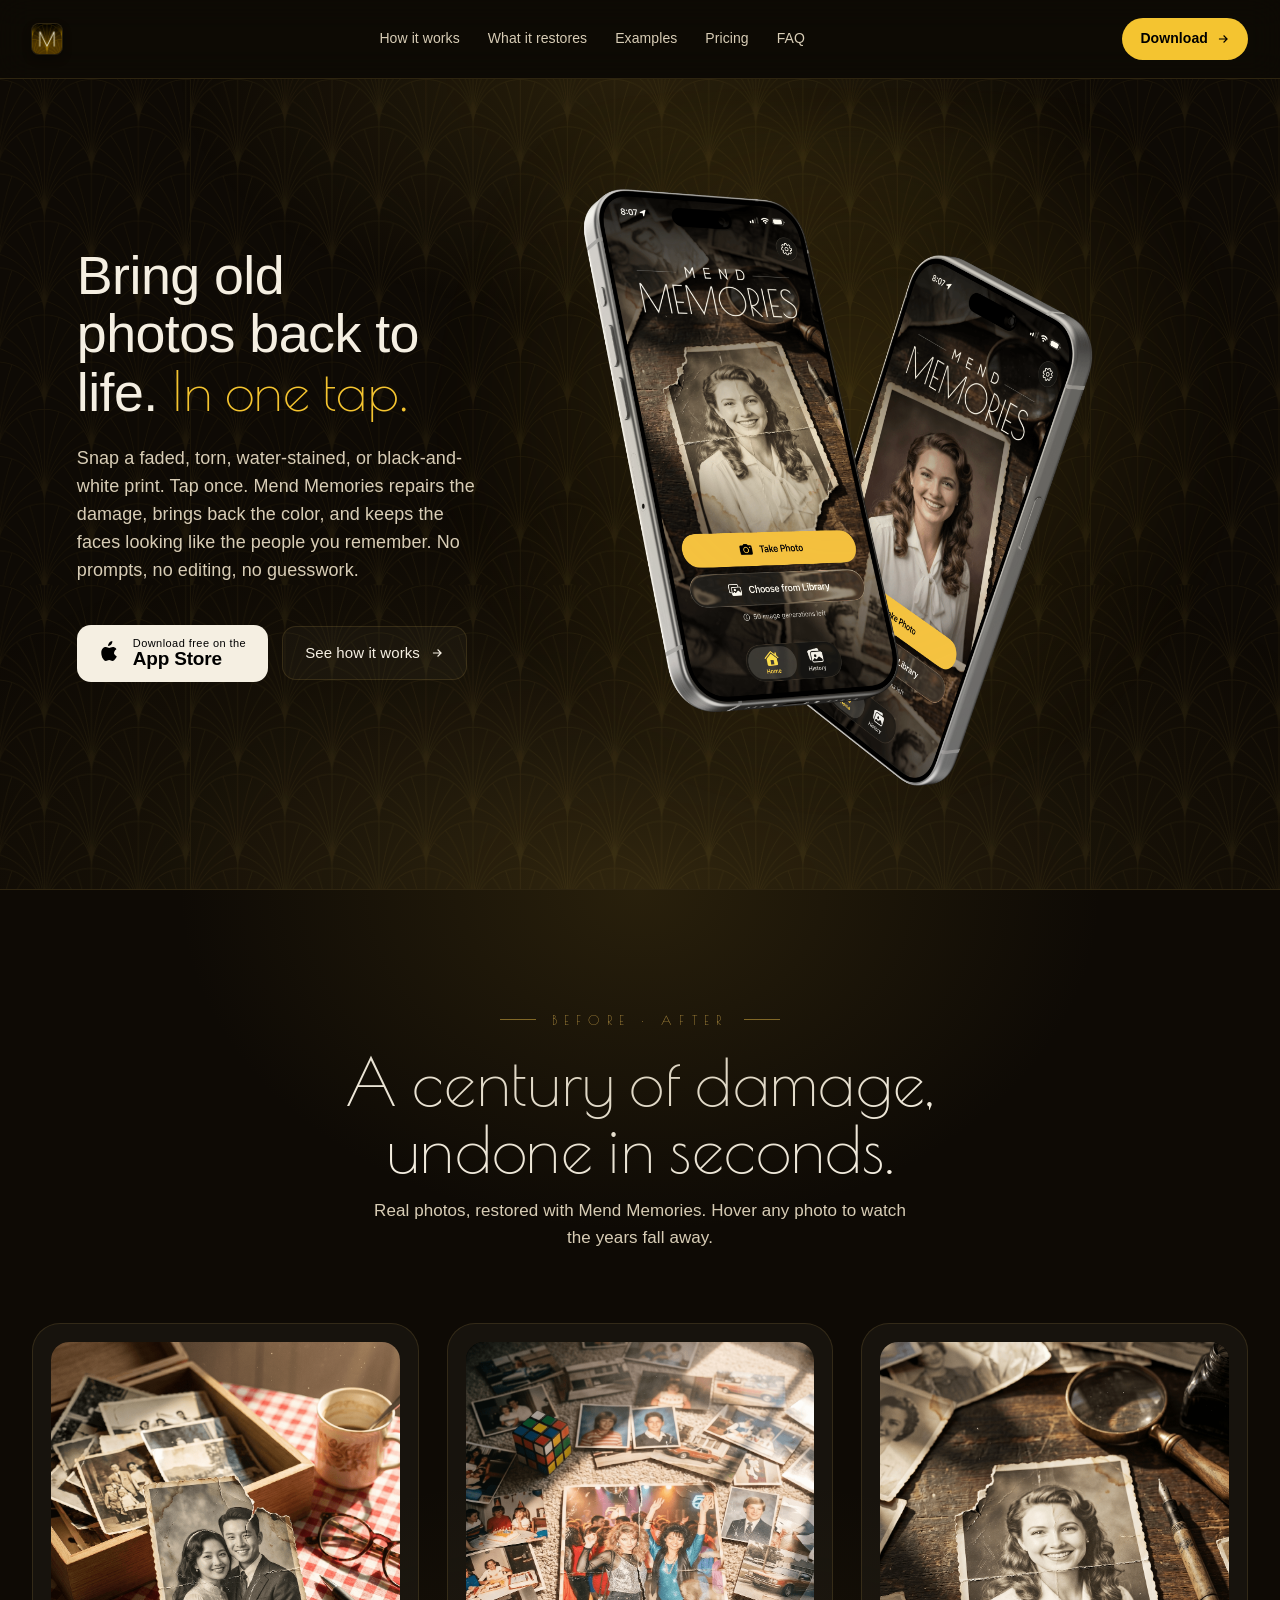
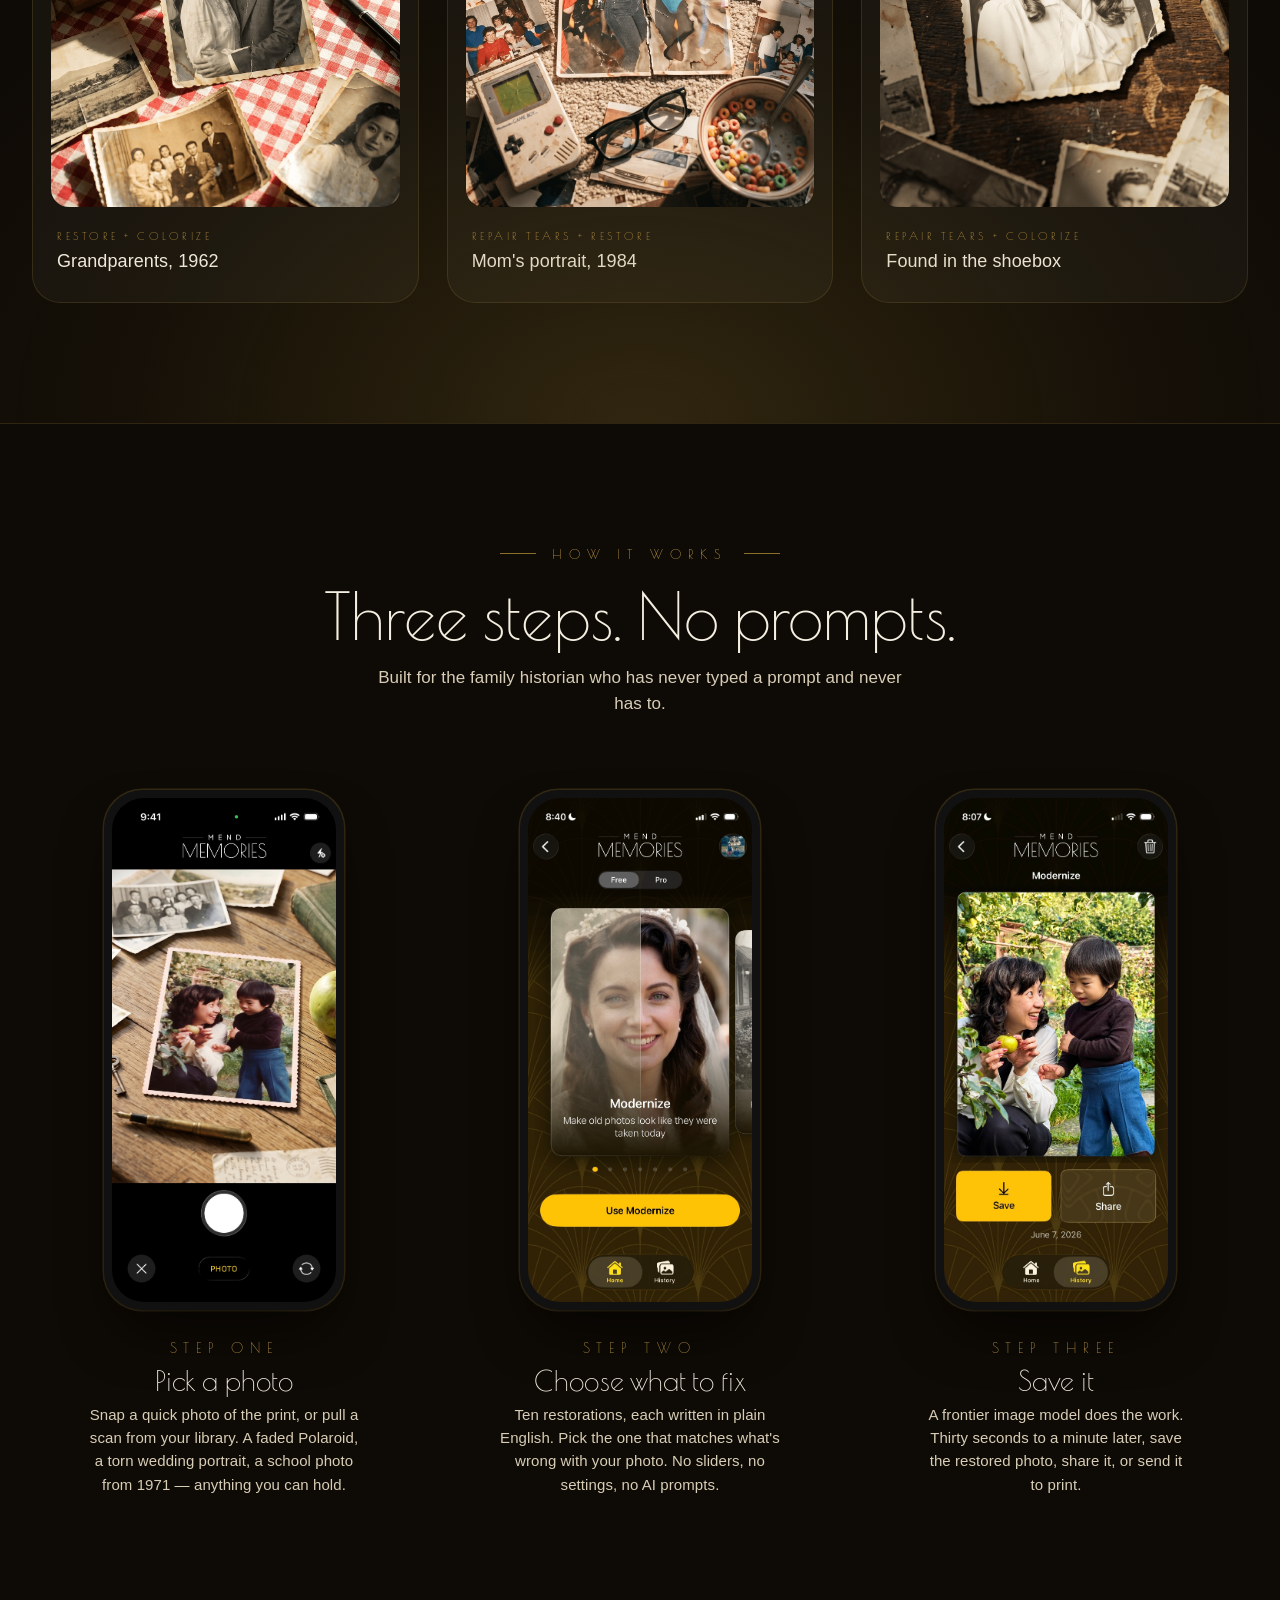
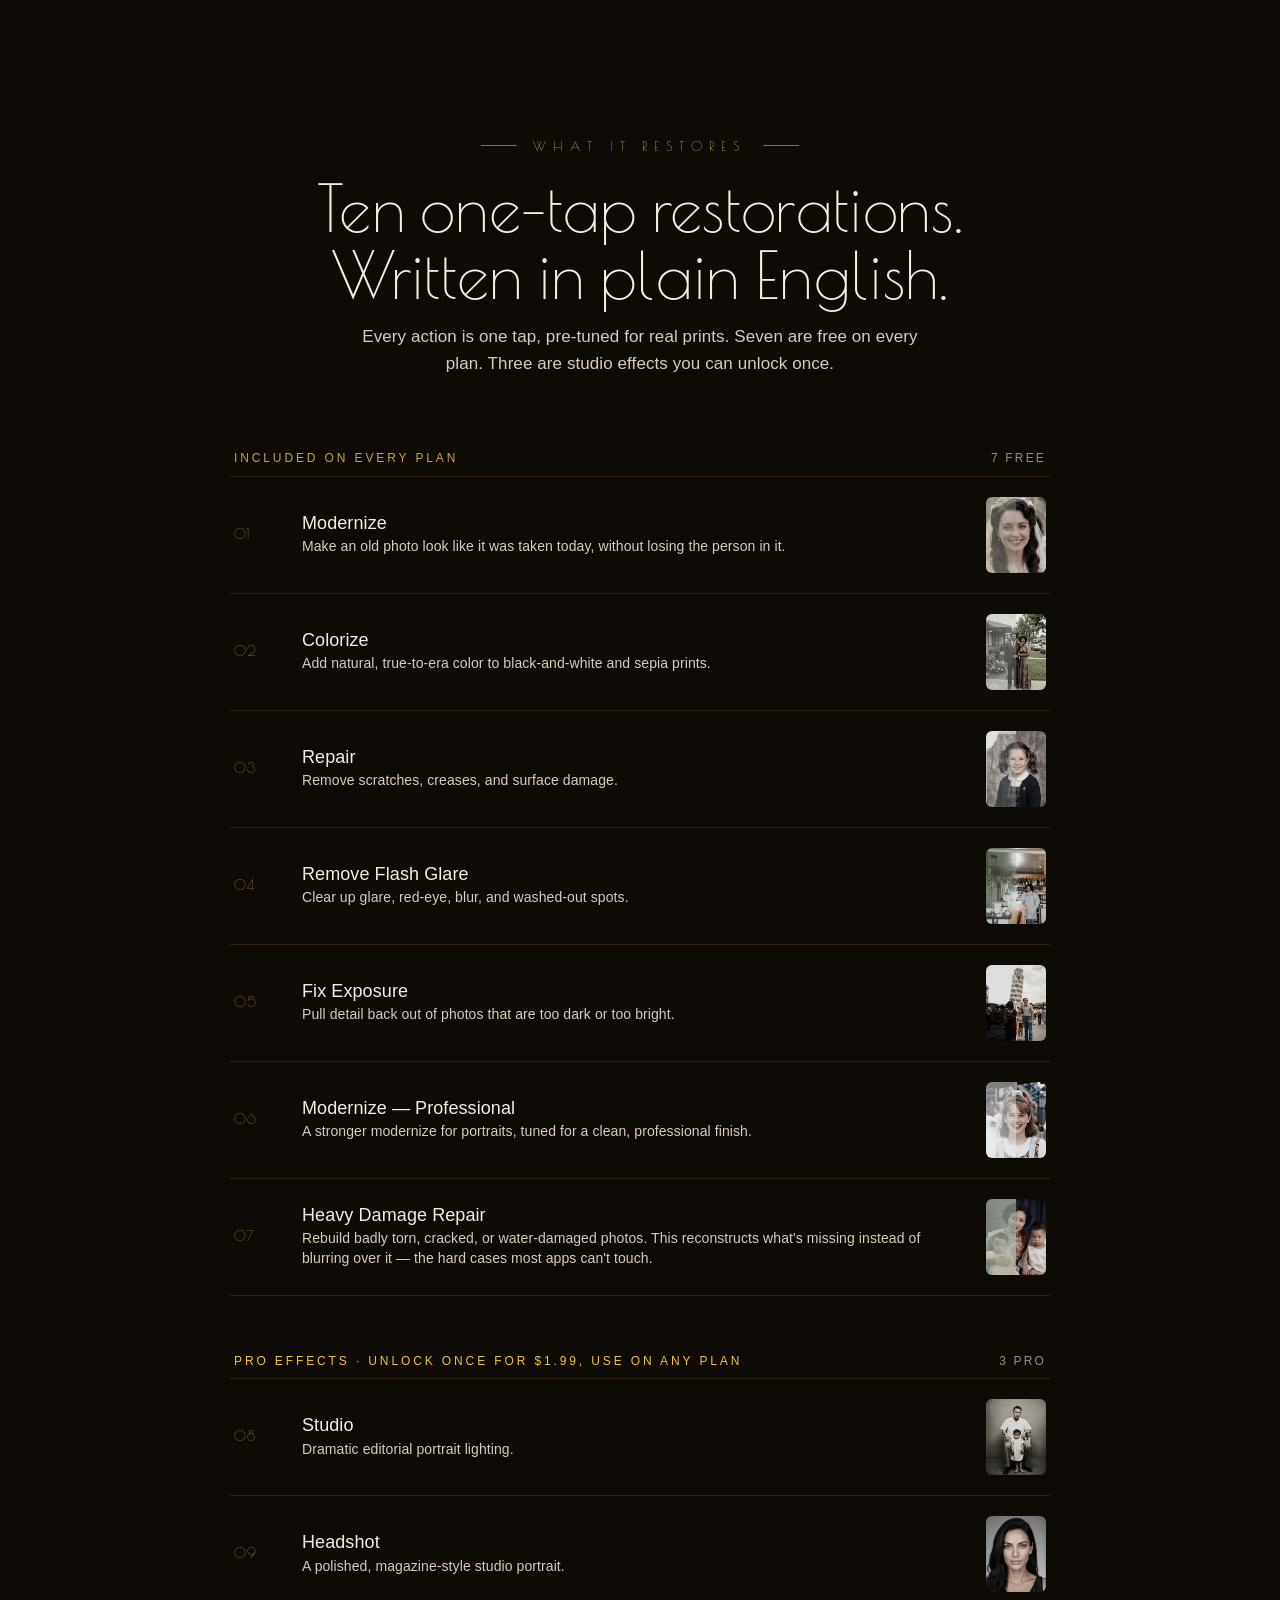
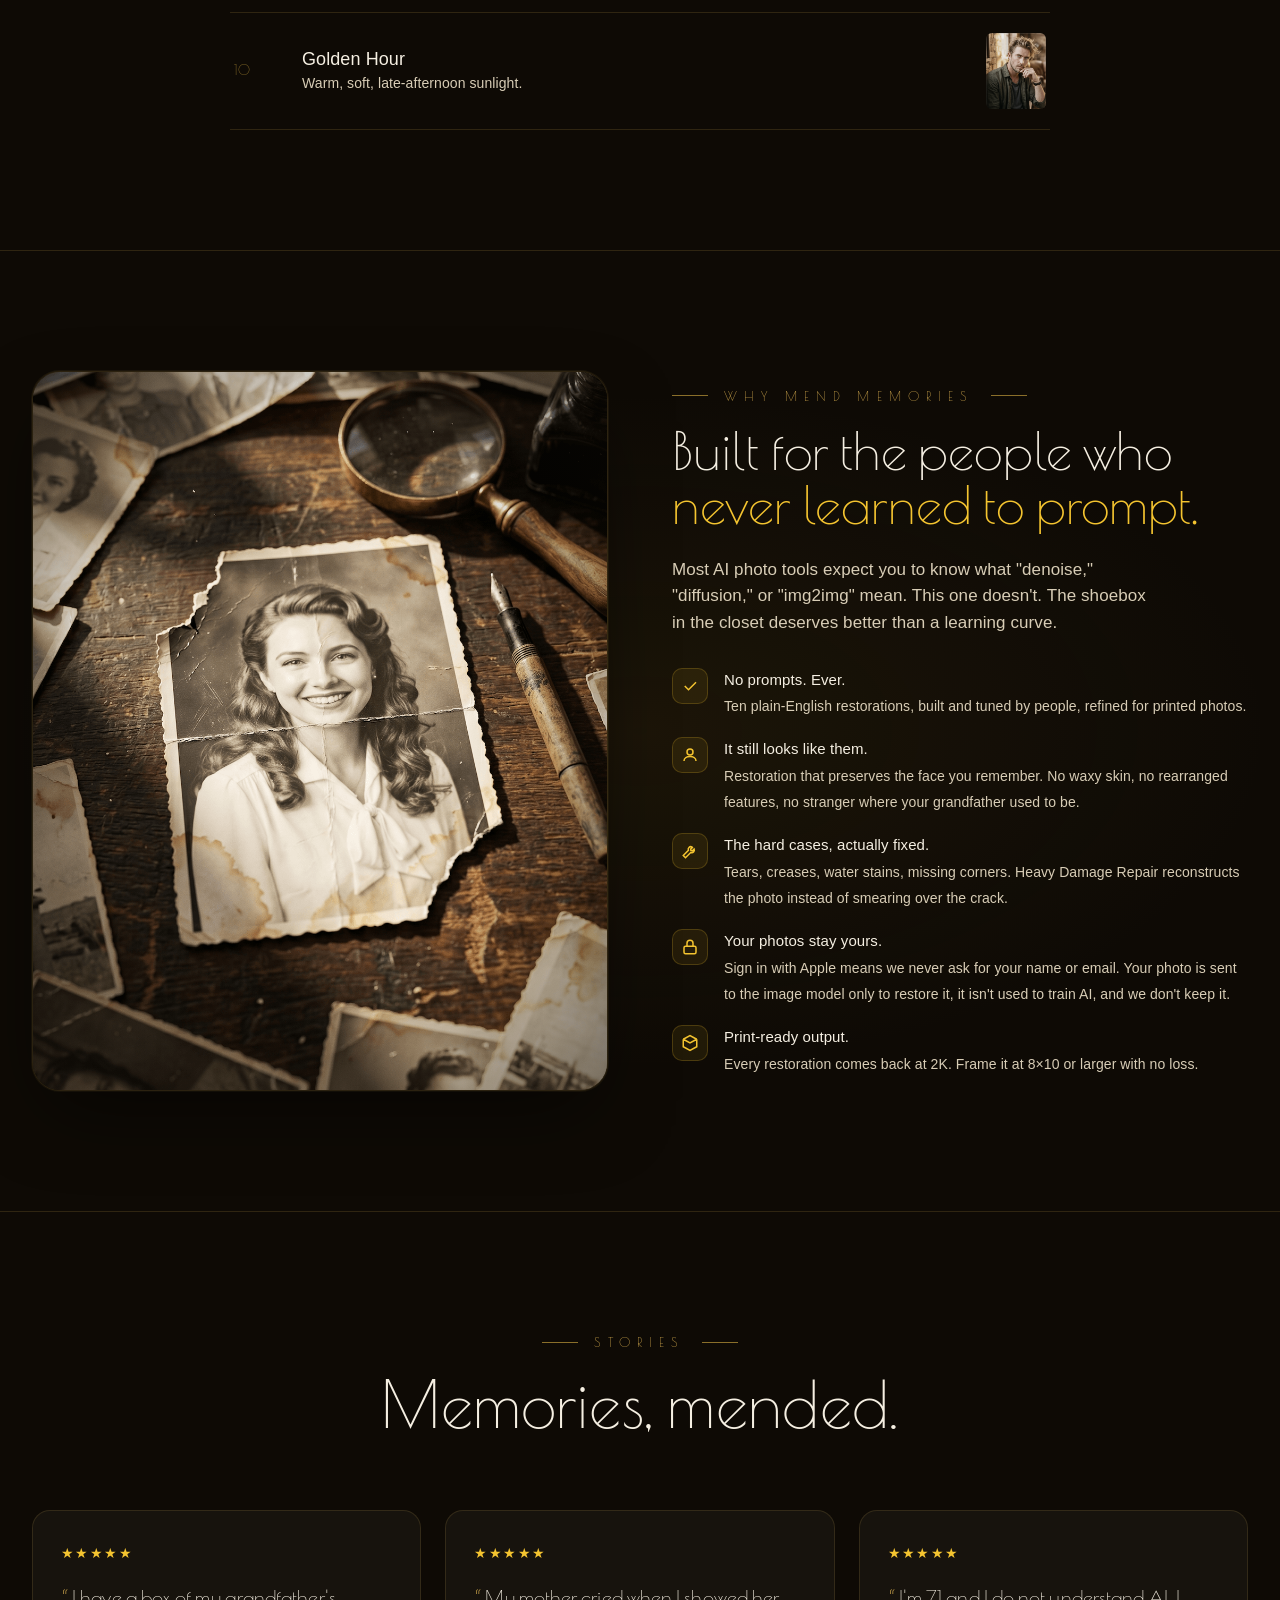
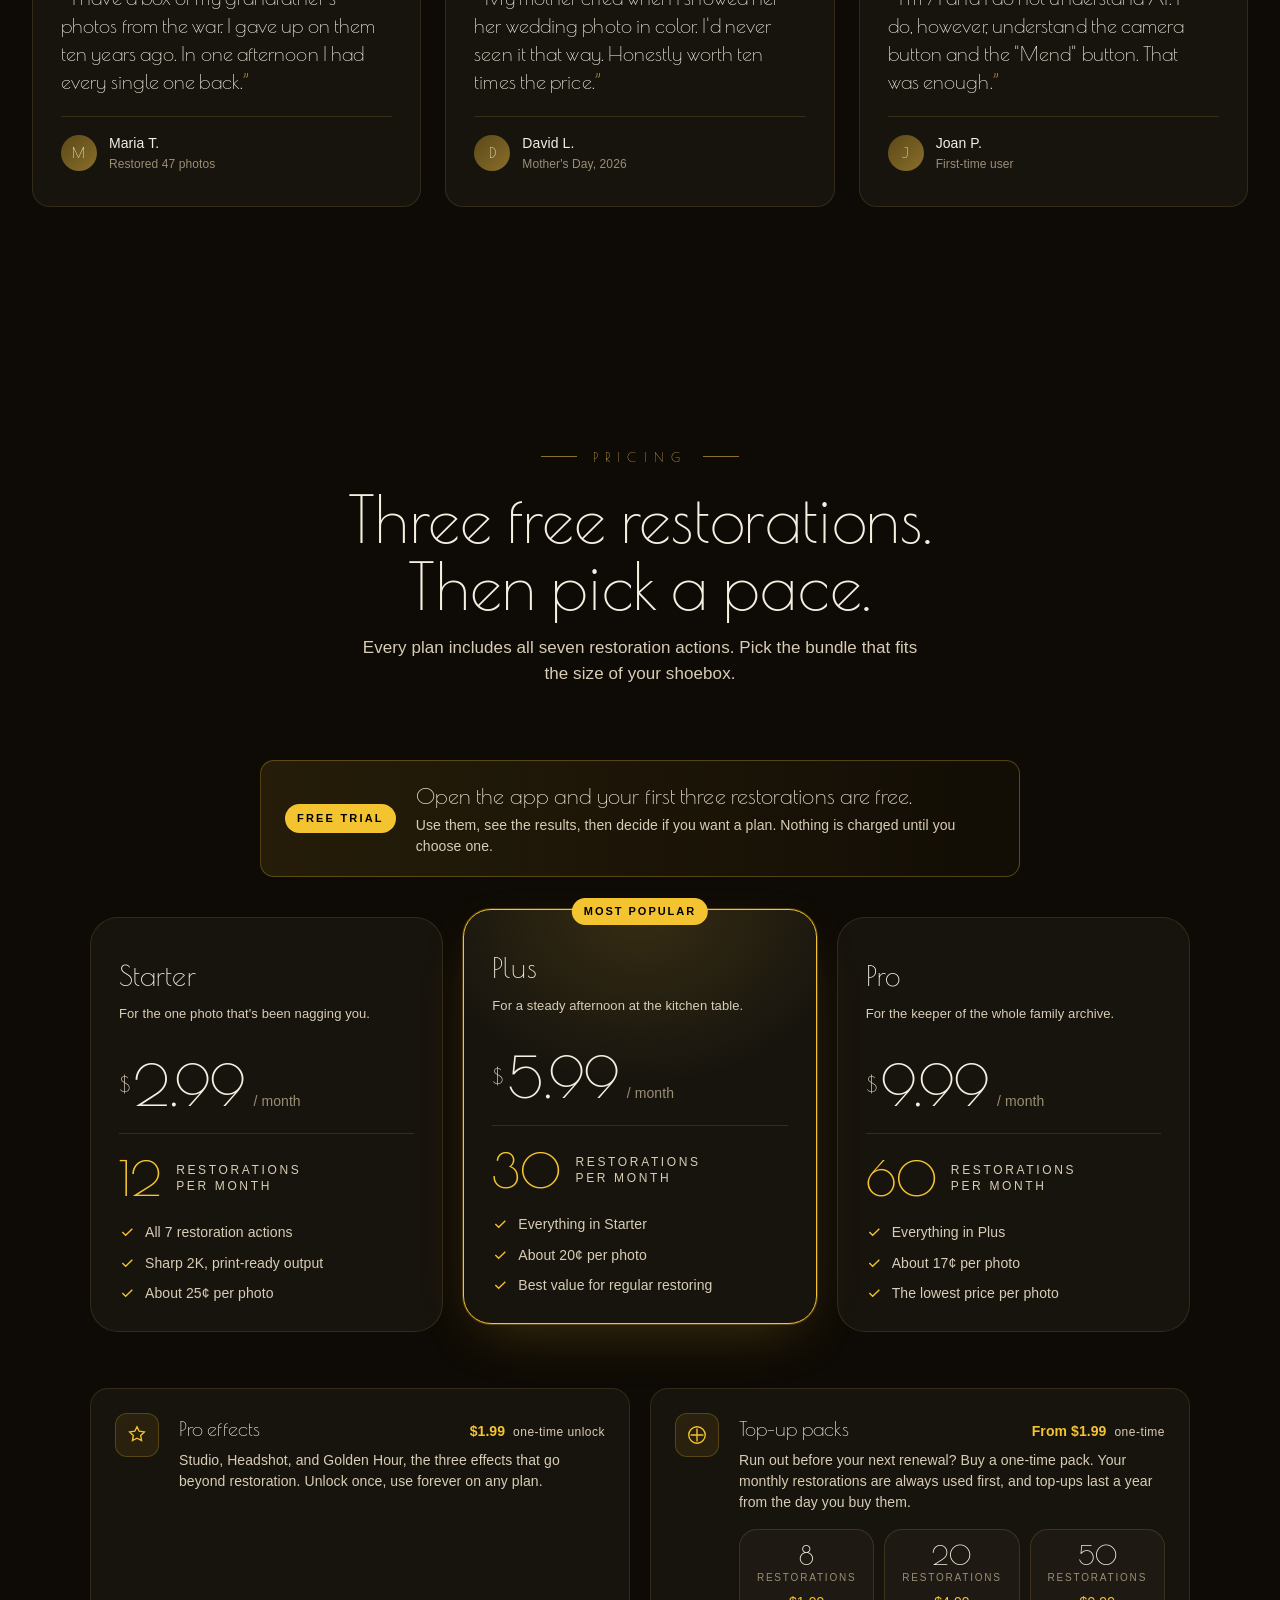
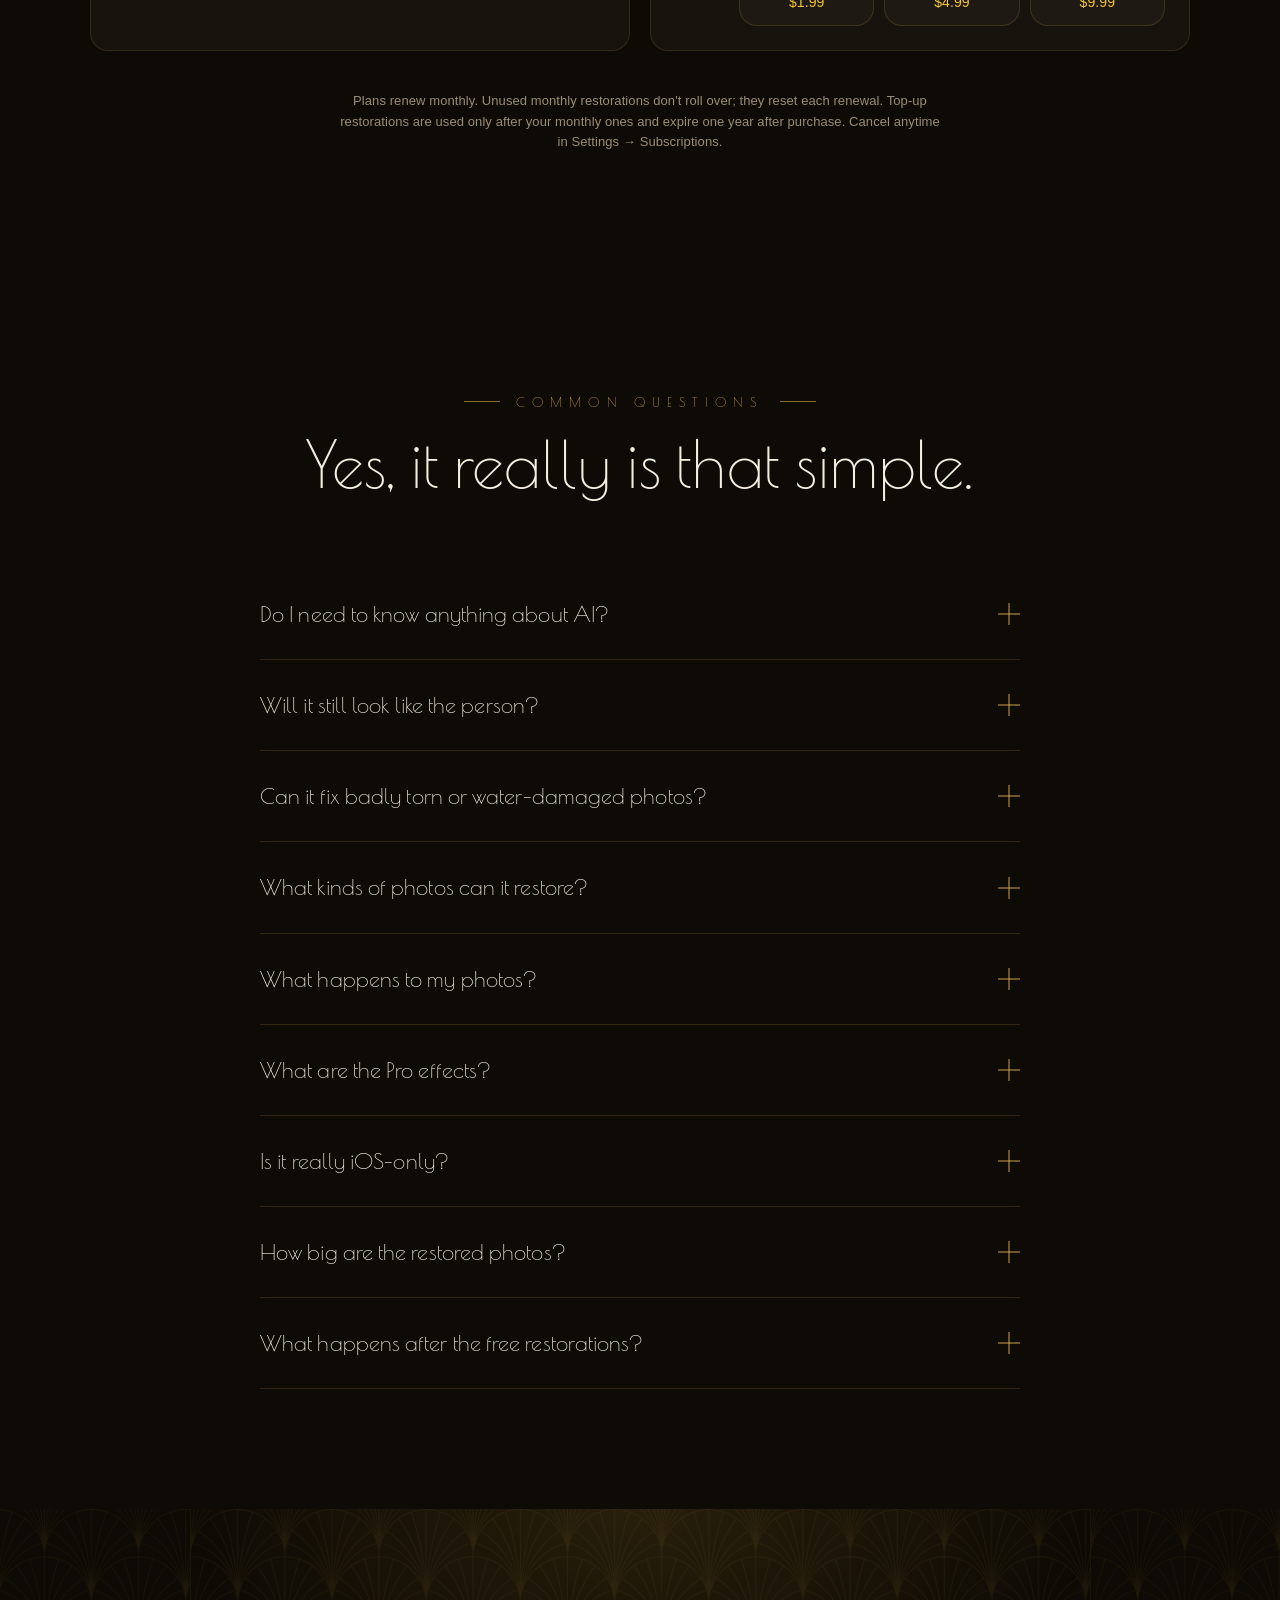
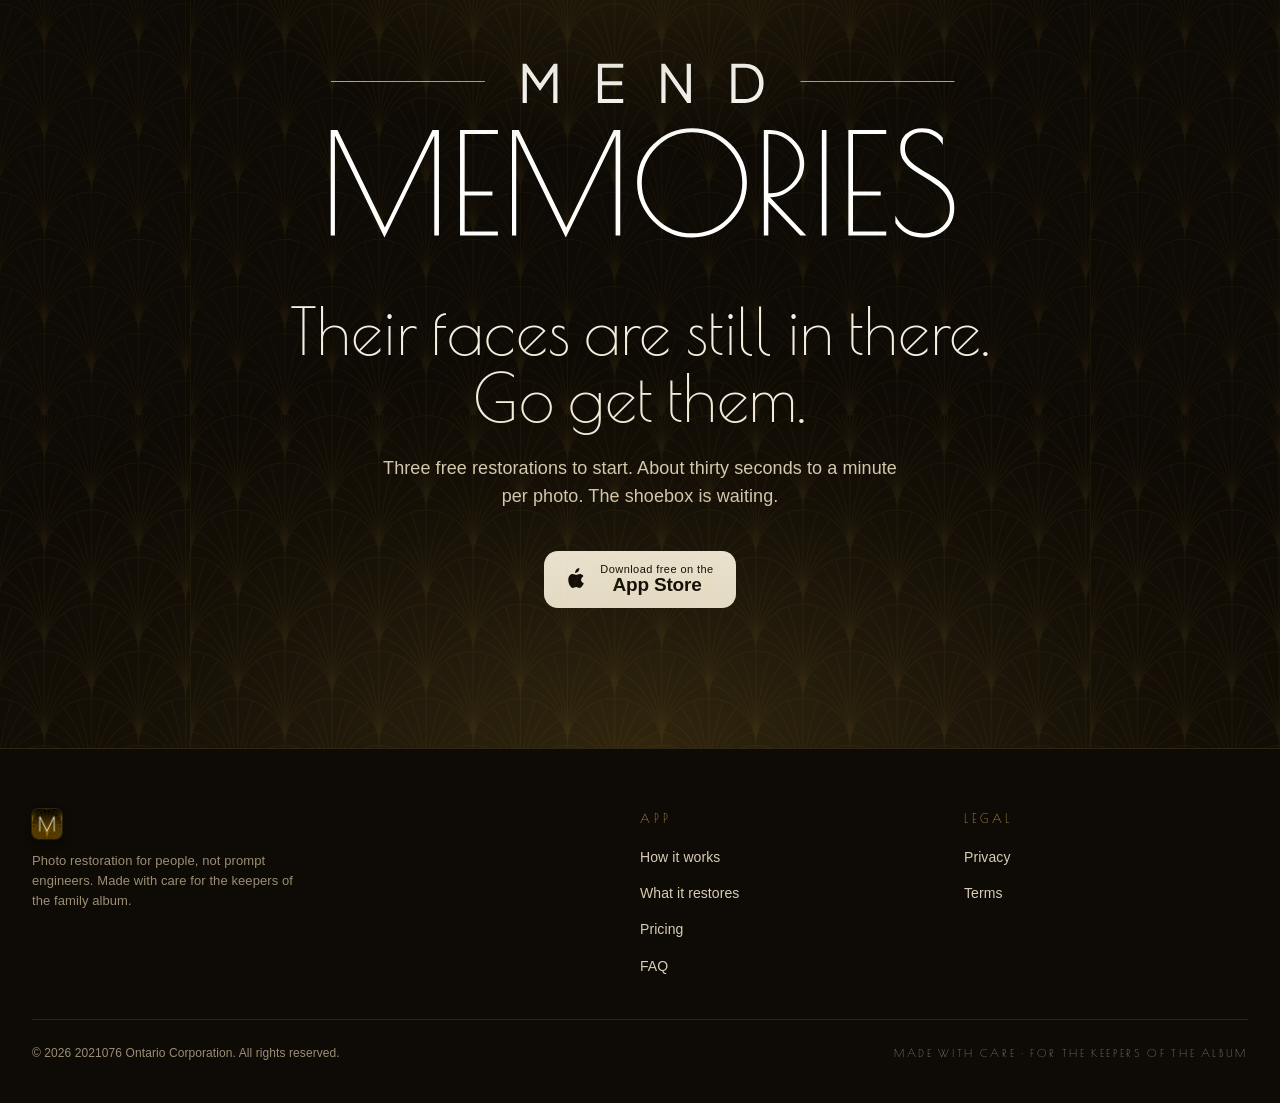
==== commit 76207b4c: "Update index.html" ====
--- a/index.html
+++ b/index.html
@@ -3,7 +3,8 @@
 <head>
   <meta charset="UTF-8" />
   <meta name="viewport" content="width=device-width, initial-scale=1.0" />
-  <title>Mend Memories — Bring your memories back to life</title>
+  <meta name="description" content="Restore old, damaged photos on your iPhone in one tap. Repair tears and water damage, colorize black-and-white prints, fix faded photos. No prompts. First 3 free." />
+  <title>Mend Memories — Restore Old Photos on iPhone</title>
   <link rel="preconnect" href="https://fonts.googleapis.com">
   <link rel="preconnect" href="https://fonts.gstatic.com" crossorigin>
   <link href="https://fonts.googleapis.com/css2?family=Poiret+One&display=swap" rel="stylesheet">
@@ -22,7 +23,7 @@
     </a>
     <div class="nav-links" id="navLinks">
       <a href="#how">How it works</a>
-      <a href="#actions">What it mends</a>
+      <a href="#actions">What it restores</a>
       <a href="#gallery">Examples</a>
       <a href="#pricing">Pricing</a>
       <a href="#faq">FAQ</a>
@@ -64,19 +65,17 @@
   <div class="deco-bg"><div class="arch-pattern"></div></div>
   <div class="container hero-inner">
     <div class="hero-copy">
-      <h1>Bring the moments you<br/>thought were lost <em>back to life.</em></h1>
+      <h1>Bring old photos back to life. <em>In one tap.</em></h1>
 
       <p class="lead">
-        Snap a photo of any faded, torn, water-damaged or black-and-white print.
-        Tap one button. Frontier-grade AI does the rest — no prompts, no jargon,
-        no tinkering required.
+        Snap a faded, torn, water-stained, or black-and-white print. Tap once. Mend Memories repairs the damage, brings back the color, and keeps the faces looking like the people you remember. No prompts, no editing, no guesswork.
       </p>
 
       <div class="hero-ctas">
         <a class="appstore" href="#download">
           <svg class="apple" viewBox="0 0 24 24" fill="currentColor"><path d="M17.5 12.5c0-2.7 2.2-4 2.3-4-.7-1.7-2.6-2-3.3-2-1.4 0-2.7.8-3.4.8-.7 0-1.8-.8-3-.8-2.2 0-4.3 1.8-4.3 5.2 0 2.1.7 4.3 1.6 5.7.7 1 1.3 1.9 2.6 1.9 1.2 0 1.7-.8 3.1-.8s1.8.8 3 .8c1.3 0 2-1 2.7-2 .9-1.1 1.3-2.3 1.3-2.4-.1 0-2.6-1-2.6-3.4zM15 4.2c.7-.8 1.1-2 1-3.2-1 0-2.2.7-2.9 1.5-.6.7-1.1 1.9-1 3 1.1.1 2.2-.6 2.9-1.3z"/></svg>
           <span class="label">
-            <span class="small">Download on the</span>
+            <span class="small">Download free on the</span>
             <span class="big">App Store</span>
           </span>
         </a>
@@ -104,7 +103,7 @@
       <div class="section-eyebrow">Before · After</div>
       <h2 class="section-title">A century of damage, undone in seconds.</h2>
       <p class="section-sub">
-        Real photos restored by Mend Memories. Hover any photo to watch the years fall away.
+        Real photos, restored with Mend Memories. Hover any photo to watch the years fall away.
       </p>
     </div>
 
@@ -116,7 +115,7 @@
           <button class="ba-toggle" type="button" aria-pressed="false"><span class="ba-toggle-label">See after</span></button>
         </div>
         <div class="ba-caption">
-          <div class="action">Restore sepia · colorize</div>
+          <div class="action">Restore + colorize</div>
           <div class="title">Grandparents, 1962</div>
         </div>
       </div>
@@ -128,7 +127,7 @@
           <button class="ba-toggle" type="button" aria-pressed="false"><span class="ba-toggle-label">See after</span></button>
         </div>
         <div class="ba-caption">
-          <div class="action">Repair tears · restore</div>
+          <div class="action">Repair tears + restore</div>
           <div class="title">Mom's portrait, 1984</div>
         </div>
       </div>
@@ -140,7 +139,7 @@
           <button class="ba-toggle" type="button" aria-pressed="false"><span class="ba-toggle-label">See after</span></button>
         </div>
         <div class="ba-caption">
-          <div class="action">Repair tears · colorize</div>
+          <div class="action">Repair tears + colorize</div>
           <div class="title">Found in the shoebox</div>
         </div>
       </div>
@@ -153,9 +152,9 @@
   <div class="container">
     <div class="section-head">
       <div class="section-eyebrow">How it works</div>
-      <h2 class="section-title">Three taps. That's all.</h2>
+      <h2 class="section-title">Three steps. No prompts.</h2>
       <p class="section-sub">
-        Built for the family historian who has never typed a prompt in their life — and never has to.
+        Built for the family historian who has never typed a prompt and never has to.
       </p>
     </div>
 
@@ -169,33 +168,33 @@
         <div>
           <div class="stepnum">STEP ONE</div>
           <h3>Pick a photo</h3>
-          <p>Take a quick snap with your camera, or pull a scan from your library. Anything from a faded Polaroid to a torn wedding portrait.</p>
+          <p>Snap a quick photo of the print, or pull a scan from your library. A faded Polaroid, a torn wedding portrait, a school photo from 1971 — anything you can hold.</p>
         </div>
       </div>
 
       <div class="how-step">
         <div class="phone">
           <div class="phone-screen">
-            <img src="assets/screens/11_ActionSelectionView_modernize.jpg" alt="Step 2 — Choose what to mend"/>
+            <img src="assets/screens/11_ActionSelectionView_modernize.jpg" alt="Step 2 — Choose what to fix"/>
           </div>
         </div>
         <div>
           <div class="stepnum">STEP TWO</div>
-          <h3>Choose what to mend</h3>
-          <p>Seven free restorations, plus three pro effects in Annie's Studio — all written in plain English. Pick the one that matches what's wrong, no AI prompts, no settings.</p>
+          <h3>Choose what to fix</h3>
+          <p>Ten restorations, each written in plain English. Pick the one that matches what's wrong with your photo. No sliders, no settings, no AI prompts.</p>
         </div>
       </div>
 
       <div class="how-step">
         <div class="phone">
           <div class="phone-screen">
-            <img src="assets/screens/13_ResultView_modernize.jpg" alt="Step 3 — Save the memory"/>
+            <img src="assets/screens/13_ResultView_modernize.jpg" alt="Step 3 — Save it"/>
           </div>
         </div>
         <div>
           <div class="stepnum">STEP THREE</div>
-          <h3>Save the memory</h3>
-          <p>A frontier image model does the heavy lifting. Thirty seconds to a minute later, save the restored photo, share it, or print it for the frame.</p>
+          <h3>Save it</h3>
+          <p>A frontier image model does the work. Thirty seconds to a minute later, save the restored photo, share it, or send it to print.</p>
         </div>
       </div>
     </div>
@@ -203,13 +202,13 @@
 </section>
 
 <!-- ============ ACTIONS GRID ============ -->
-<section class="section actions" id="actions" data-screen-label="04 What it mends">
+<section class="section actions" id="actions" data-screen-label="04 What it restores">
   <div class="container">
     <div class="section-head">
-      <div class="section-eyebrow">What it mends</div>
-      <h2 class="section-title">Seven free. Three pro.<br/>One tap each. No guesswork.</h2>
+      <div class="section-eyebrow">What it restores</div>
+      <h2 class="section-title">Ten one-tap restorations.<br/>Written in plain English.</h2>
       <p class="section-sub">
-        Every action is one tap. Pre-built, pre-tuned, written in plain English — not AI jargon.
+        Every action is one tap, pre-tuned for real prints. Seven are free on every plan. Three are studio effects you can unlock once.
       </p>
     </div>
 
@@ -218,57 +217,57 @@
     <div class="act-list">
       <div class="act-row">
         <span class="act-idx">01</span>
-        <div class="act-text"><h3>Modernize</h3><p>Make old photos look like they were taken today</p></div>
+        <div class="act-text"><h3>Modernize</h3><p>Make an old photo look like it was taken today, without losing the person in it.</p></div>
         <div class="act-thumb"><img src="assets/actions/01_modernize.png" alt=""/></div>
       </div>
       <div class="act-row">
         <span class="act-idx">02</span>
-        <div class="act-text"><h3>Colorize</h3><p>Bring life back to old photos with vivid and vibrant colors</p></div>
+        <div class="act-text"><h3>Colorize</h3><p>Add natural, true-to-era color to black-and-white and sepia prints.</p></div>
         <div class="act-thumb"><img src="assets/actions/02_colorize.png" alt=""/></div>
       </div>
       <div class="act-row">
         <span class="act-idx">03</span>
-        <div class="act-text"><h3>Repair</h3><p>Remove scratches, tears, and surface damage</p></div>
+        <div class="act-text"><h3>Repair</h3><p>Remove scratches, creases, and surface damage.</p></div>
         <div class="act-thumb"><img src="assets/actions/03_repair.png" alt=""/></div>
       </div>
       <div class="act-row">
         <span class="act-idx">04</span>
-        <div class="act-text"><h3>Remove Flash Glare</h3><p>Fix glare, blur, red-eye, and fading</p></div>
+        <div class="act-text"><h3>Remove Flash Glare</h3><p>Clear up glare, red-eye, blur, and washed-out spots.</p></div>
         <div class="act-thumb"><img src="assets/actions/04_flash.png" alt=""/></div>
       </div>
       <div class="act-row">
         <span class="act-idx">05</span>
-        <div class="act-text"><h3>Fix Exposure</h3><p>Recover detail in bright and dark areas</p></div>
+        <div class="act-text"><h3>Fix Exposure</h3><p>Pull detail back out of photos that are too dark or too bright.</p></div>
         <div class="act-thumb"><img src="assets/actions/05_fix_exposure.png" alt=""/></div>
       </div>
       <div class="act-row">
         <span class="act-idx">06</span>
-        <div class="act-text"><h3>Modernize — Professional</h3><p>Give photos a modern, professional look</p></div>
+        <div class="act-text"><h3>Modernize — Professional</h3><p>A stronger modernize for portraits, tuned for a clean, professional finish.</p></div>
         <div class="act-thumb"><img src="assets/actions/06_modernize_pro.png" alt=""/></div>
       </div>
       <div class="act-row">
         <span class="act-idx">07</span>
-        <div class="act-text"><h3>Heavy Damage Repair</h3><p>Rebuild badly damaged photos using professional techniques</p></div>
+        <div class="act-text"><h3>Heavy Damage Repair</h3><p>Rebuild badly torn, cracked, or water-damaged photos. This reconstructs what's missing instead of blurring over it — the hard cases most apps can't touch.</p></div>
         <div class="act-thumb"><img src="assets/actions/07_heavy_damage.png" alt=""/></div>
       </div>
     </div>
 
     <!-- PRO ACTIONS -->
-    <div class="act-label pro"><span>Pro · unlock once for $1.99</span><em>3 pro</em></div>
+    <div class="act-label pro"><span>Pro effects · unlock once for $1.99, use on any plan</span><em>3 pro</em></div>
     <div class="act-list">
       <div class="act-row">
         <span class="act-idx">08</span>
-        <div class="act-text"><h3>Studio</h3><p>Beautiful dramatic editorial portrait lighting</p></div>
+        <div class="act-text"><h3>Studio</h3><p>Dramatic editorial portrait lighting.</p></div>
         <div class="act-thumb"><img src="assets/actions/P01_studio.png" alt=""/></div>
       </div>
       <div class="act-row">
         <span class="act-idx">09</span>
-        <div class="act-text"><h3>Headshot</h3><p>Fashion magazine cover shoot with glamorous studio lighting</p></div>
+        <div class="act-text"><h3>Headshot</h3><p>A polished, magazine-style studio portrait.</p></div>
         <div class="act-thumb"><img src="assets/actions/P02_headshot.png" alt=""/></div>
       </div>
       <div class="act-row">
         <span class="act-idx">10</span>
-        <div class="act-text"><h3>Golden Hour</h3><p>Add warm, soft sunlight just before the sun sets</p></div>
+        <div class="act-text"><h3>Golden Hour</h3><p>Warm, soft, late-afternoon sunlight.</p></div>
         <div class="act-thumb"><img src="assets/actions/P03_golden_hour.png" alt=""/></div>
       </div>
     </div>
@@ -285,11 +284,9 @@
       </div>
       <div class="pitch-copy">
         <div class="section-eyebrow" style="justify-content:flex-start">Why Mend Memories</div>
-        <h2>Built for the people who <em>haven't</em> spent a year learning to prompt.</h2>
+        <h2>Built for the people who <em>never learned to prompt.</em></h2>
         <p>
-          Most AI tools ask you to know what "diffusion," "denoise," or
-          "img2img" mean. Mend Memories doesn't. The shoebox in the closet
-          deserves better.
+          Most AI photo tools expect you to know what "denoise," "diffusion," or "img2img" mean. This one doesn't. The shoebox in the closet deserves better than a learning curve.
         </p>
 
         <div class="pitch-points">
@@ -297,28 +294,35 @@
             <div class="ic"><svg viewBox="0 0 24 24" fill="none" stroke="currentColor" stroke-width="2"><path d="M5 12l5 5L20 7"/></svg></div>
             <div class="txt">
               <strong>No prompts. Ever.</strong>
-              <span>Ten plain-English restorations, written by humans, refined for prints.</span>
+              <span>Ten plain-English restorations, built and tuned by people, refined for printed photos.</span>
+            </div>
+          </div>
+          <div class="pitch-point">
+            <div class="ic"><svg viewBox="0 0 24 24" fill="none" stroke="currentColor" stroke-width="2"><circle cx="12" cy="8" r="4"/><path d="M4 20c0-4 4-6 8-6s8 2 8 6"/></svg></div>
+            <div class="txt">
+              <strong>It still looks like them.</strong>
+              <span>Restoration that preserves the face you remember. No waxy skin, no rearranged features, no stranger where your grandfather used to be.</span>
+            </div>
+          </div>
+          <div class="pitch-point">
+            <div class="ic"><svg viewBox="0 0 24 24" fill="none" stroke="currentColor" stroke-width="2"><path d="M14.5 6.5a3.5 3.5 0 00-4.6 4.6L3 18l3 3 6.9-6.9a3.5 3.5 0 004.6-4.6l-2.3 2.3-2-.3-.3-2 2.3-2.3z"/></svg></div>
+            <div class="txt">
+              <strong>The hard cases, actually fixed.</strong>
+              <span>Tears, creases, water stains, missing corners. Heavy Damage Repair reconstructs the photo instead of smearing over the crack.</span>
             </div>
           </div>
           <div class="pitch-point">
             <div class="ic"><svg viewBox="0 0 24 24" fill="none" stroke="currentColor" stroke-width="2"><rect x="4" y="11" width="16" height="10" rx="2"/><path d="M8 11V7a4 4 0 018 0v4"/></svg></div>
             <div class="txt">
               <strong>Your photos stay yours.</strong>
-              <span>Sign in with Apple keeps your identity private — no name, no email, no account to manage.</span>
-            </div>
-          </div>
-          <div class="pitch-point">
-            <div class="ic"><svg viewBox="0 0 24 24" fill="none" stroke="currentColor" stroke-width="2"><circle cx="12" cy="12" r="9"/><path d="M12 7v5l3 2"/></svg></div>
-            <div class="txt">
-              <strong>About 30 seconds to a minute per photo.</strong>
-              <span>Powered by frontier image models — the same ones the pros pay for.</span>
+              <span>Sign in with Apple means we never ask for your name or email. Your photo is sent to the image model only to restore it, it isn't used to train AI, and we don't keep it.</span>
             </div>
           </div>
           <div class="pitch-point">
             <div class="ic"><svg viewBox="0 0 24 24" fill="none" stroke="currentColor" stroke-width="2"><path d="M3 7l9 5 9-5M3 7v10l9 5 9-5V7M3 7l9-5 9 5"/></svg></div>
             <div class="txt">
               <strong>Print-ready output.</strong>
-              <span>Every mend comes out at high resolution — frame it, gift it, send it to print.</span>
+              <span>Every restoration comes back at 2K. Frame it at 8×10 or larger with no loss.</span>
             </div>
           </div>
         </div>
@@ -380,17 +384,17 @@
   <div class="container">
     <div class="section-head">
       <div class="section-eyebrow">Pricing</div>
-      <h2 class="section-title">Three free mends.<br/>Then pick a pace.</h2>
+      <h2 class="section-title">Three free restorations.<br/>Then pick a pace.</h2>
       <p class="section-sub">
-        Every plan includes all seven restoration actions. Pick the bundle that matches the size of the shoebox.
+        Every plan includes all seven restoration actions. Pick the bundle that fits the size of your shoebox.
       </p>
     </div>
 
     <div class="trial-banner">
       <div class="trial-badge">FREE TRIAL</div>
       <div class="trial-copy">
-        <strong>3 mends, on the house.</strong>
-        <span>Try Mend Memories first — once your three free mends are used, you decide whether to subscribe. No card, no countdown.</span>
+        <strong>Open the app and your first three restorations are free.</strong>
+        <span>Use them, see the results, then decide if you want a plan. Nothing is charged until you choose one.</span>
       </div>
     </div>
 
@@ -407,12 +411,12 @@
         </div>
         <div class="tier-gens">
           <span class="big">12</span>
-          <span class="lbl">mends<br/>per month</span>
+          <span class="lbl">restorations<br/>per month</span>
         </div>
         <ul class="tier-features">
           <li><svg viewBox="0 0 24 24" fill="none" stroke="currentColor" stroke-width="2"><path d="M5 12l5 5L20 7"/></svg>All 7 restoration actions</li>
           <li><svg viewBox="0 0 24 24" fill="none" stroke="currentColor" stroke-width="2"><path d="M5 12l5 5L20 7"/></svg>Sharp 2K, print-ready output</li>
-          <li><svg viewBox="0 0 24 24" fill="none" stroke="currentColor" stroke-width="2"><path d="M5 12l5 5L20 7"/></svg>About 25¢ per mend</li>
+          <li><svg viewBox="0 0 24 24" fill="none" stroke="currentColor" stroke-width="2"><path d="M5 12l5 5L20 7"/></svg>About 25¢ per photo</li>
         </ul>
       </div>
 
@@ -429,11 +433,11 @@
         </div>
         <div class="tier-gens">
           <span class="big">30</span>
-          <span class="lbl">mends<br/>per month</span>
+          <span class="lbl">restorations<br/>per month</span>
         </div>
         <ul class="tier-features">
           <li><svg viewBox="0 0 24 24" fill="none" stroke="currentColor" stroke-width="2"><path d="M5 12l5 5L20 7"/></svg>Everything in Starter</li>
-          <li><svg viewBox="0 0 24 24" fill="none" stroke="currentColor" stroke-width="2"><path d="M5 12l5 5L20 7"/></svg>About 20¢ per mend</li>
+          <li><svg viewBox="0 0 24 24" fill="none" stroke="currentColor" stroke-width="2"><path d="M5 12l5 5L20 7"/></svg>About 20¢ per photo</li>
           <li><svg viewBox="0 0 24 24" fill="none" stroke="currentColor" stroke-width="2"><path d="M5 12l5 5L20 7"/></svg>Best value for regular restoring</li>
         </ul>
       </div>
@@ -450,12 +454,12 @@
         </div>
         <div class="tier-gens">
           <span class="big">60</span>
-          <span class="lbl">mends<br/>per month</span>
+          <span class="lbl">restorations<br/>per month</span>
         </div>
         <ul class="tier-features">
           <li><svg viewBox="0 0 24 24" fill="none" stroke="currentColor" stroke-width="2"><path d="M5 12l5 5L20 7"/></svg>Everything in Plus</li>
-          <li><svg viewBox="0 0 24 24" fill="none" stroke="currentColor" stroke-width="2"><path d="M5 12l5 5L20 7"/></svg>About 17¢ per mend</li>
-          <li><svg viewBox="0 0 24 24" fill="none" stroke="currentColor" stroke-width="2"><path d="M5 12l5 5L20 7"/></svg>Our lowest price per photo</li>
+          <li><svg viewBox="0 0 24 24" fill="none" stroke="currentColor" stroke-width="2"><path d="M5 12l5 5L20 7"/></svg>About 17¢ per photo</li>
+          <li><svg viewBox="0 0 24 24" fill="none" stroke="currentColor" stroke-width="2"><path d="M5 12l5 5L20 7"/></svg>The lowest price per photo</li>
         </ul>
       </div>
     </div>
@@ -467,10 +471,10 @@
         </div>
         <div class="addon-body">
           <div class="addon-row">
-            <h4>Pro actions</h4>
+            <h4>Pro effects</h4>
             <span class="addon-price">$1.99 <em>one-time unlock</em></span>
           </div>
-          <p>Three premium effects — Studio, Headshot, and Golden Hour — that go beyond restoration. Unlock once, use forever on any plan.</p>
+          <p>Studio, Headshot, and Golden Hour, the three effects that go beyond restoration. Unlock once, use forever on any plan.</p>
         </div>
       </div>
 
@@ -480,24 +484,24 @@
         </div>
         <div class="addon-body">
           <div class="addon-row">
-            <h4>Top-up mends</h4>
+            <h4>Top-up packs</h4>
             <span class="addon-price">From $1.99 <em>one-time</em></span>
           </div>
-          <p>Run out before your next renewal? Buy a one-time pack. Your monthly mends are always spent first, and top-ups last a year from the day you buy them.</p>
+          <p>Run out before your next renewal? Buy a one-time pack. Your monthly restorations are always used first, and top-ups last a year from the day you buy them.</p>
           <div class="topup-packs">
             <div class="pack">
               <span class="pack-mends">8</span>
-              <span class="pack-lbl">mends</span>
+              <span class="pack-lbl">restorations</span>
               <span class="pack-price">$1.99</span>
             </div>
             <div class="pack">
               <span class="pack-mends">20</span>
-              <span class="pack-lbl">mends</span>
+              <span class="pack-lbl">restorations</span>
               <span class="pack-price">$4.99</span>
             </div>
             <div class="pack">
               <span class="pack-mends">50</span>
-              <span class="pack-lbl">mends</span>
+              <span class="pack-lbl">restorations</span>
               <span class="pack-price">$9.99</span>
             </div>
           </div>
@@ -505,7 +509,7 @@
       </div>
     </div>
 
-    <p class="pricing-foot">All plans renew monthly. Unused monthly mends don't roll over — they reset on each renewal. Top-up mends are spent only after your monthly mends and expire one year after purchase. Cancel anytime in Settings → Subscriptions.</p>
+    <p class="pricing-foot">Plans renew monthly. Unused monthly restorations don't roll over; they reset each renewal. Top-up restorations are used only after your monthly ones and expire one year after purchase. Cancel anytime in Settings → Subscriptions.</p>
   </div>
 </section>
 
@@ -520,31 +524,39 @@
     <div class="faq">
       <details class="faq-item">
         <summary>Do I need to know anything about AI? <span class="plus"></span></summary>
-        <div class="answer">Not a thing. There are no prompts, no sliders, no settings. You pick a photo, tap one of ten plainly-worded actions, and wait about thirty seconds to a minute. The AI lives in the background — you never have to talk to it.</div>
-      </details>
-      <details class="faq-item">
-        <summary>What kinds of photos can it mend? <span class="plus"></span></summary>
-        <div class="answer">Printed photographs of any age — Polaroids, professional studio portraits, school photos, military ID photos, wedding albums, faded color prints from the 70s and 80s, sepia-toned tintypes, water-damaged photos, photos that have been folded or torn. If you can hold it, snap it, and we can probably mend it.</div>
+        <div class="answer">Nothing at all. No prompts, no sliders, no settings. Pick a photo, tap one of ten plainly worded actions, and wait about thirty seconds to a minute. The AI stays in the background. You never talk to it.</div>
+      </details>
+      <details class="faq-item">
+        <summary>Will it still look like the person? <span class="plus"></span></summary>
+        <div class="answer">Yes. Mend Memories restores the photo without redrawing the face. No plastic skin, no smoothed-away features. The goal is the person you remember, not a lookalike.</div>
+      </details>
+      <details class="faq-item">
+        <summary>Can it fix badly torn or water-damaged photos? <span class="plus"></span></summary>
+        <div class="answer">That's what Heavy Damage Repair is for. It rebuilds the missing parts of a photo instead of blurring over the damage, so torn corners, deep creases, and water stains come back as real detail.</div>
+      </details>
+      <details class="faq-item">
+        <summary>What kinds of photos can it restore? <span class="plus"></span></summary>
+        <div class="answer">Printed photos of any age: Polaroids, studio portraits, school and military photos, wedding albums, faded color prints from the 70s and 80s, sepia tintypes, and photos that have been folded, torn, or water-damaged. If you can hold it and snap it, we can probably restore it.</div>
       </details>
       <details class="faq-item">
         <summary>What happens to my photos? <span class="plus"></span></summary>
-        <div class="answer">When you mend a photo, it's sent to the frontier image model that performs the restoration and the finished result comes back to you. Sign in with Apple means we never ask for your name or email — there's no account to manage.</div>
-      </details>
-      <details class="faq-item">
-        <summary>What are the Pro actions? <span class="plus"></span></summary>
-        <div class="answer">Pro is a set of three premium effects — Studio, Headshot, and Golden Hour — that go beyond restoration into genuine artistic enhancement. Unlock them once for $1.99 and they're yours forever on any plan.</div>
+        <div class="answer">When you restore a photo, it's sent to the AI image model that does the work, and the result comes back to you. Your photo isn't used to train AI, and we don't store it on our end. Sign in with Apple means we never ask for your name or email.</div>
+      </details>
+      <details class="faq-item">
+        <summary>What are the Pro effects? <span class="plus"></span></summary>
+        <div class="answer">Three premium effects — Studio, Headshot, and Golden Hour — that go past restoration into a finished, professional look. Unlock them once for $1.99 and they're yours forever on any plan.</div>
       </details>
       <details class="faq-item">
         <summary>Is it really iOS-only? <span class="plus"></span></summary>
-        <div class="answer">For now, yes. Mend Memories is built for the iPhone and the iPad. We are watching demand for an Android version — if you'd like one, let us know.</div>
+        <div class="answer">For now, yes. Mend Memories is built for iPhone and iPad. We're watching demand for Android. If you'd like one, tell us.</div>
       </details>
       <details class="faq-item">
         <summary>How big are the restored photos? <span class="plus"></span></summary>
-        <div class="answer">Every restoration comes back at 2K resolution — print-ready. Most users frame the result at 8×10 or larger without any quality loss.</div>
-      </details>
-      <details class="faq-item">
-        <summary>What happens after the free trial? <span class="plus"></span></summary>
-        <div class="answer">The free trial isn't a clock — it's 3 free mends. Once you've used them, you decide whether to subscribe. Nothing is charged unless you pick a plan, and you can cancel any time from Settings → Subscriptions on your iPhone.</div>
+        <div class="answer">Every restoration comes back at 2K, ready to print. Most people frame the result at 8×10 or larger with no loss in quality.</div>
+      </details>
+      <details class="faq-item">
+        <summary>What happens after the free restorations? <span class="plus"></span></summary>
+        <div class="answer">The free trial is three restorations, not a clock. Once you've used them, you decide whether to subscribe. Nothing is charged unless you pick a plan, and you can cancel anytime from Settings → Subscriptions on your iPhone.</div>
       </details>
     </div>
   </div>
@@ -556,12 +568,12 @@
   <div class="container">
     <img class="wordmark" src="assets/LogoWhite.svg" alt="Mend Memories"/>
     <h2>Their faces are still in there.<br/>Go get them.</h2>
-    <p>Three free mends to start. About 30 seconds to a minute per photo. The shoebox is waiting.</p>
+    <p>Three free restorations to start. About thirty seconds to a minute per photo. The shoebox is waiting.</p>
     <div class="hero-ctas" style="justify-content:center">
       <a class="appstore" href="#">
         <svg class="apple" viewBox="0 0 24 24" fill="currentColor"><path d="M17.5 12.5c0-2.7 2.2-4 2.3-4-.7-1.7-2.6-2-3.3-2-1.4 0-2.7.8-3.4.8-.7 0-1.8-.8-3-.8-2.2 0-4.3 1.8-4.3 5.2 0 2.1.7 4.3 1.6 5.7.7 1 1.3 1.9 2.6 1.9 1.2 0 1.7-.8 3.1-.8s1.8.8 3 .8c1.3 0 2-1 2.7-2 .9-1.1 1.3-2.3 1.3-2.4-.1 0-2.6-1-2.6-3.4zM15 4.2c.7-.8 1.1-2 1-3.2-1 0-2.2.7-2.9 1.5-.6.7-1.1 1.9-1 3 1.1.1 2.2-.6 2.9-1.3z"/></svg>
         <span class="label">
-          <span class="small">Download on the</span>
+          <span class="small">Download free on the</span>
           <span class="big">App Store</span>
         </span>
       </a>
@@ -583,7 +595,7 @@
         <h4>App</h4>
         <ul>
           <li><a href="#how">How it works</a></li>
-          <li><a href="#actions">What it mends</a></li>
+          <li><a href="#actions">What it restores</a></li>
           <li><a href="#pricing">Pricing</a></li>
           <li><a href="#faq">FAQ</a></li>
         </ul>
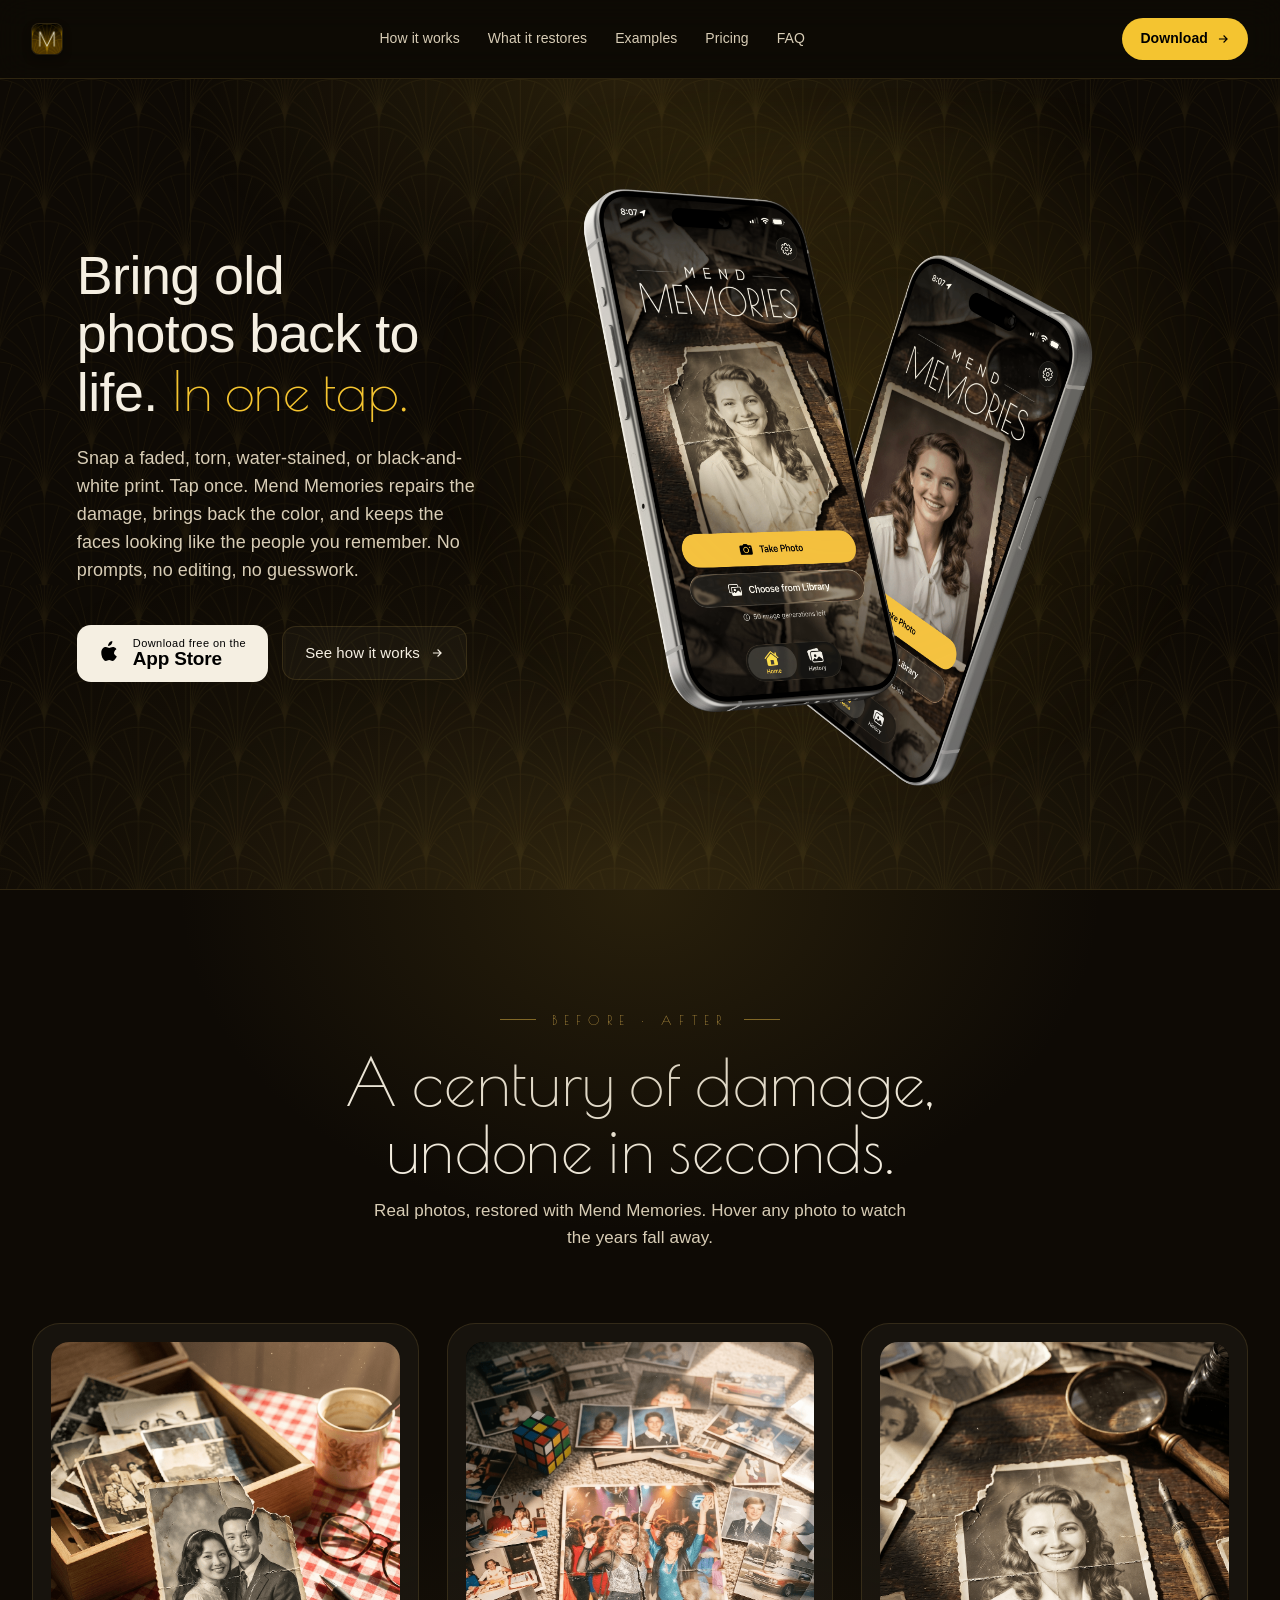
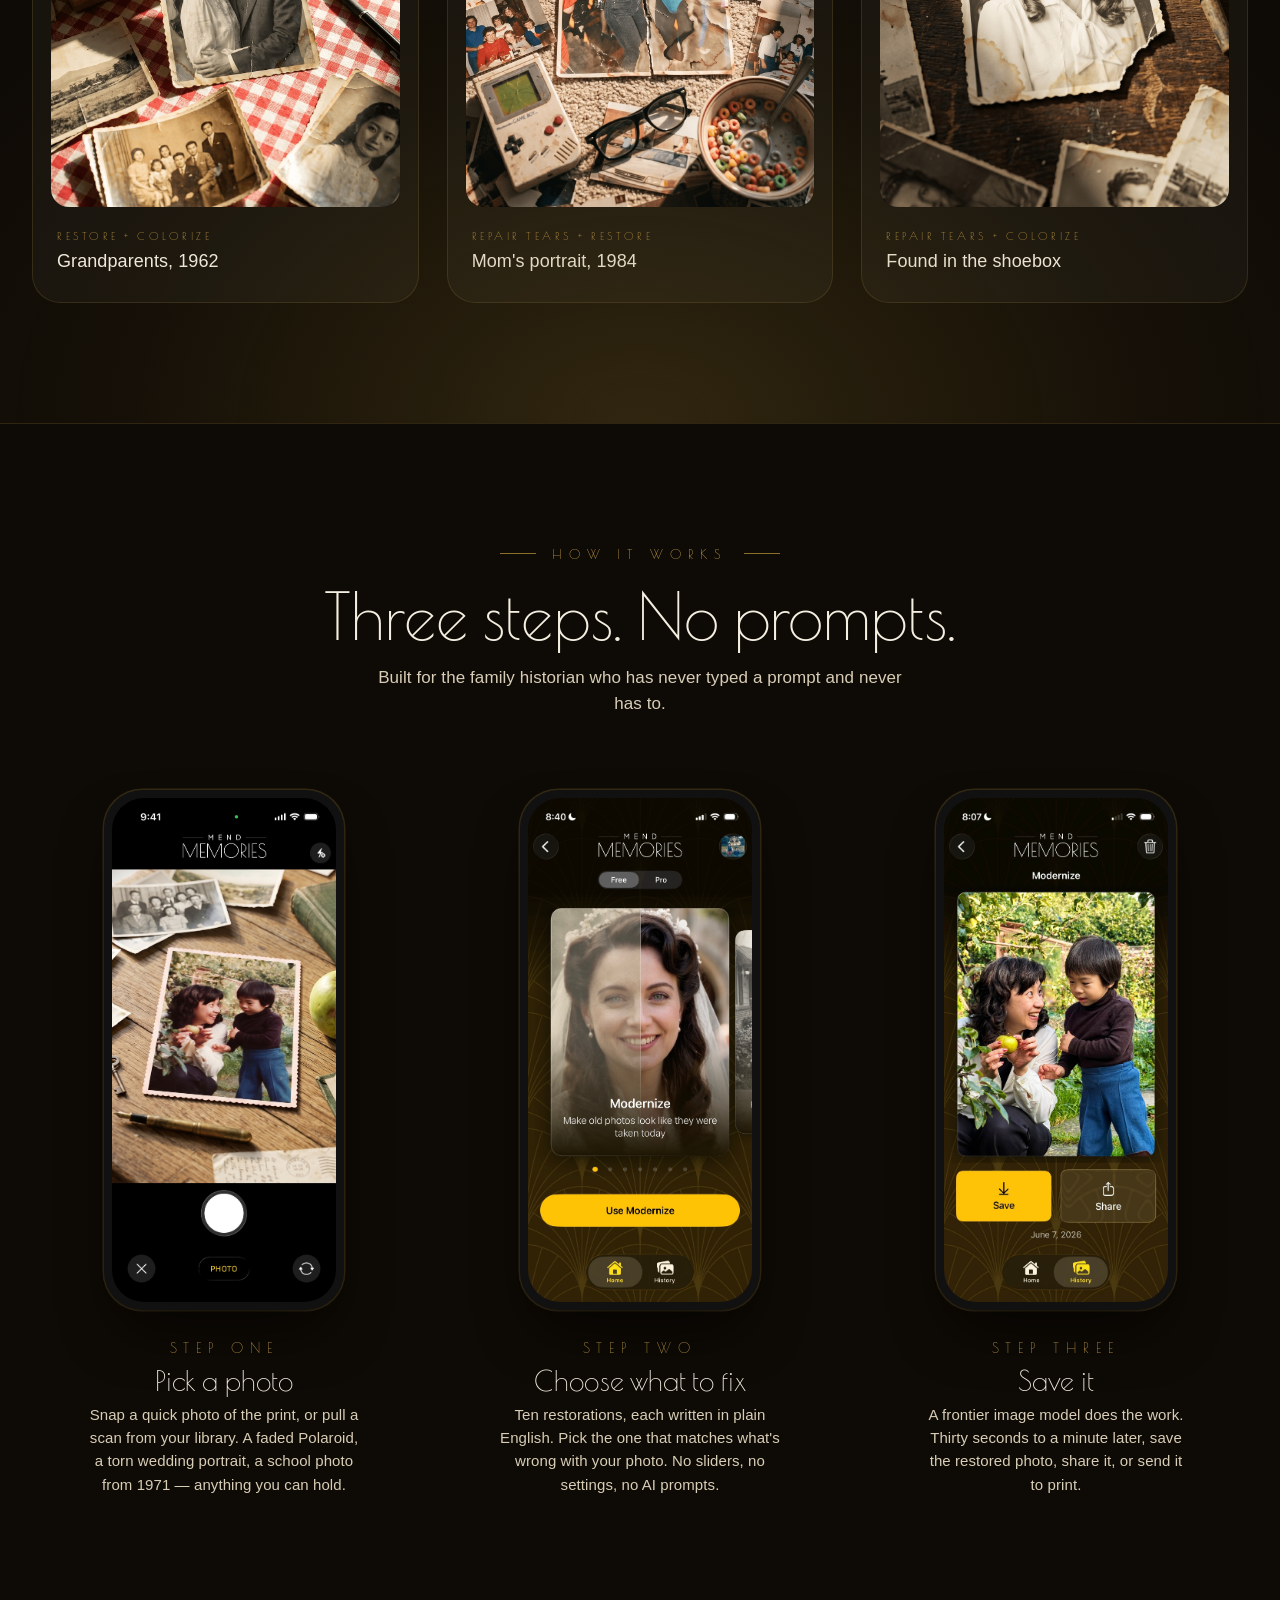
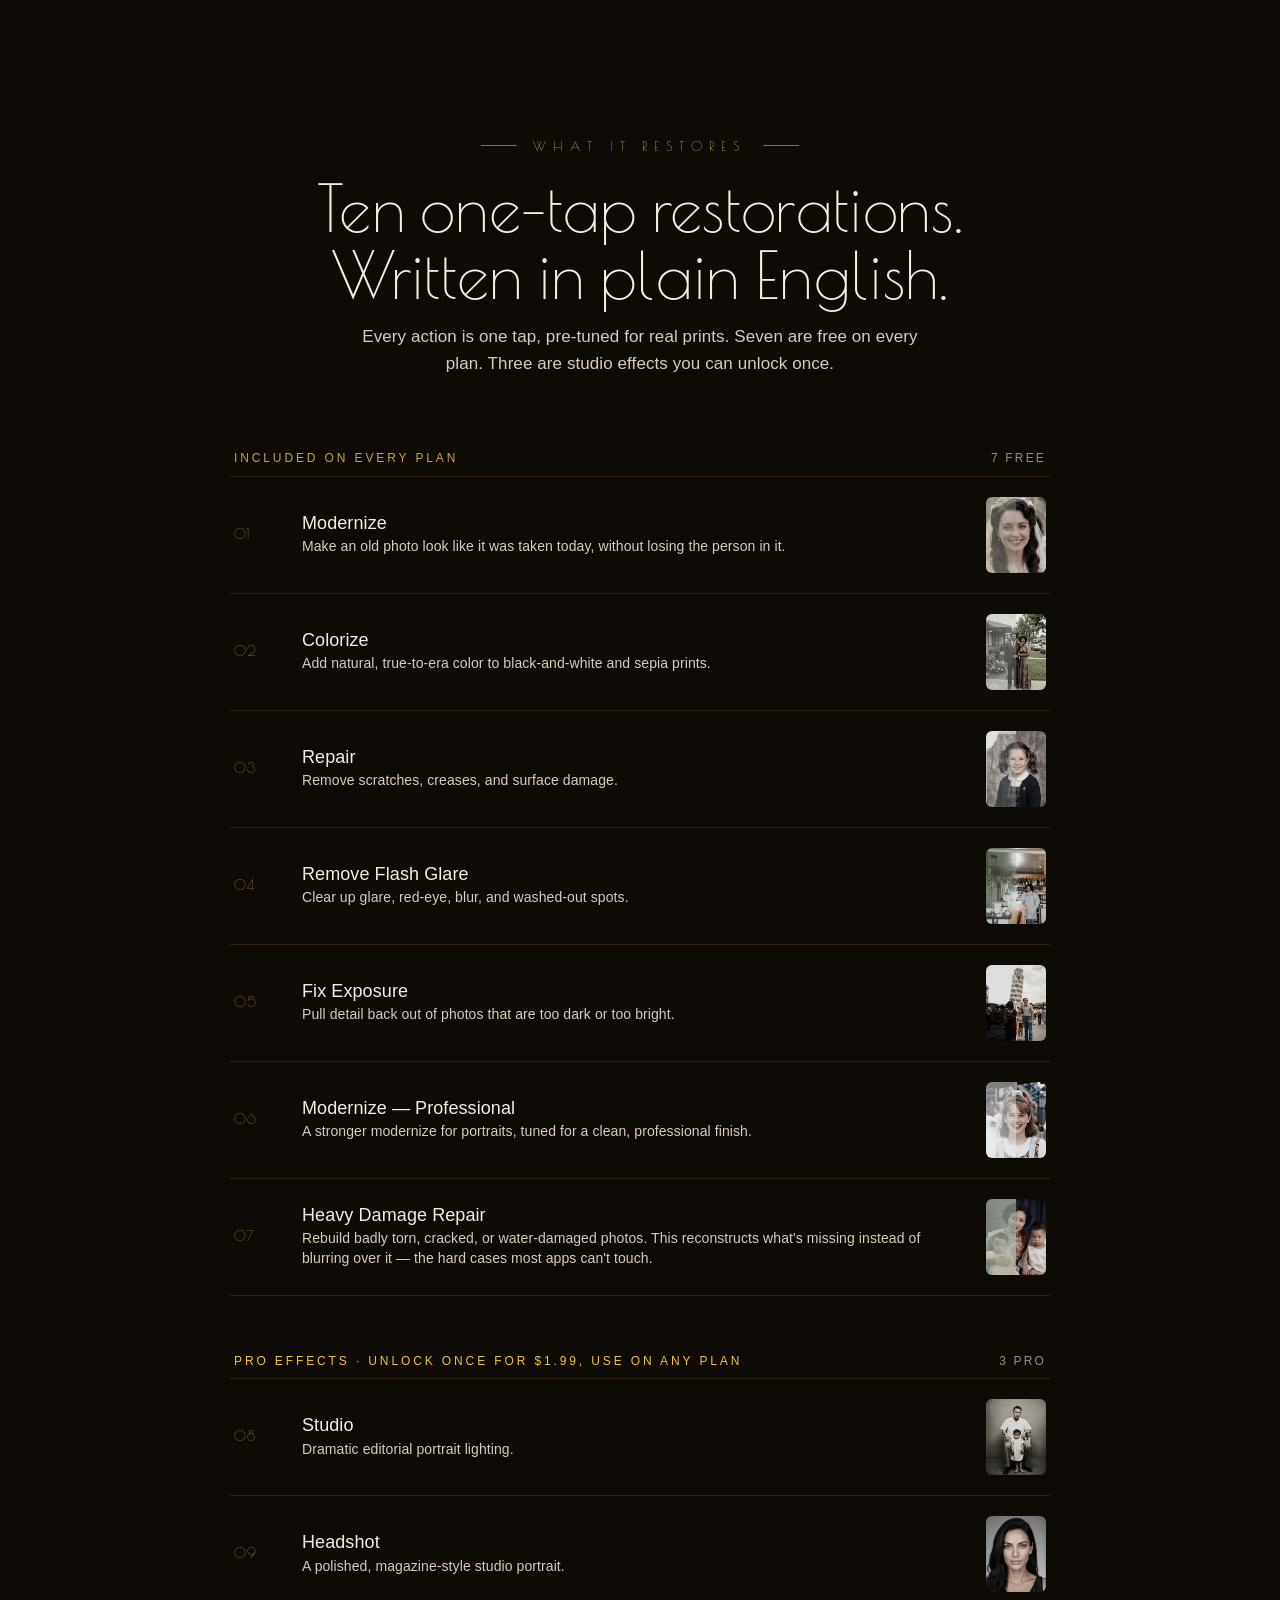
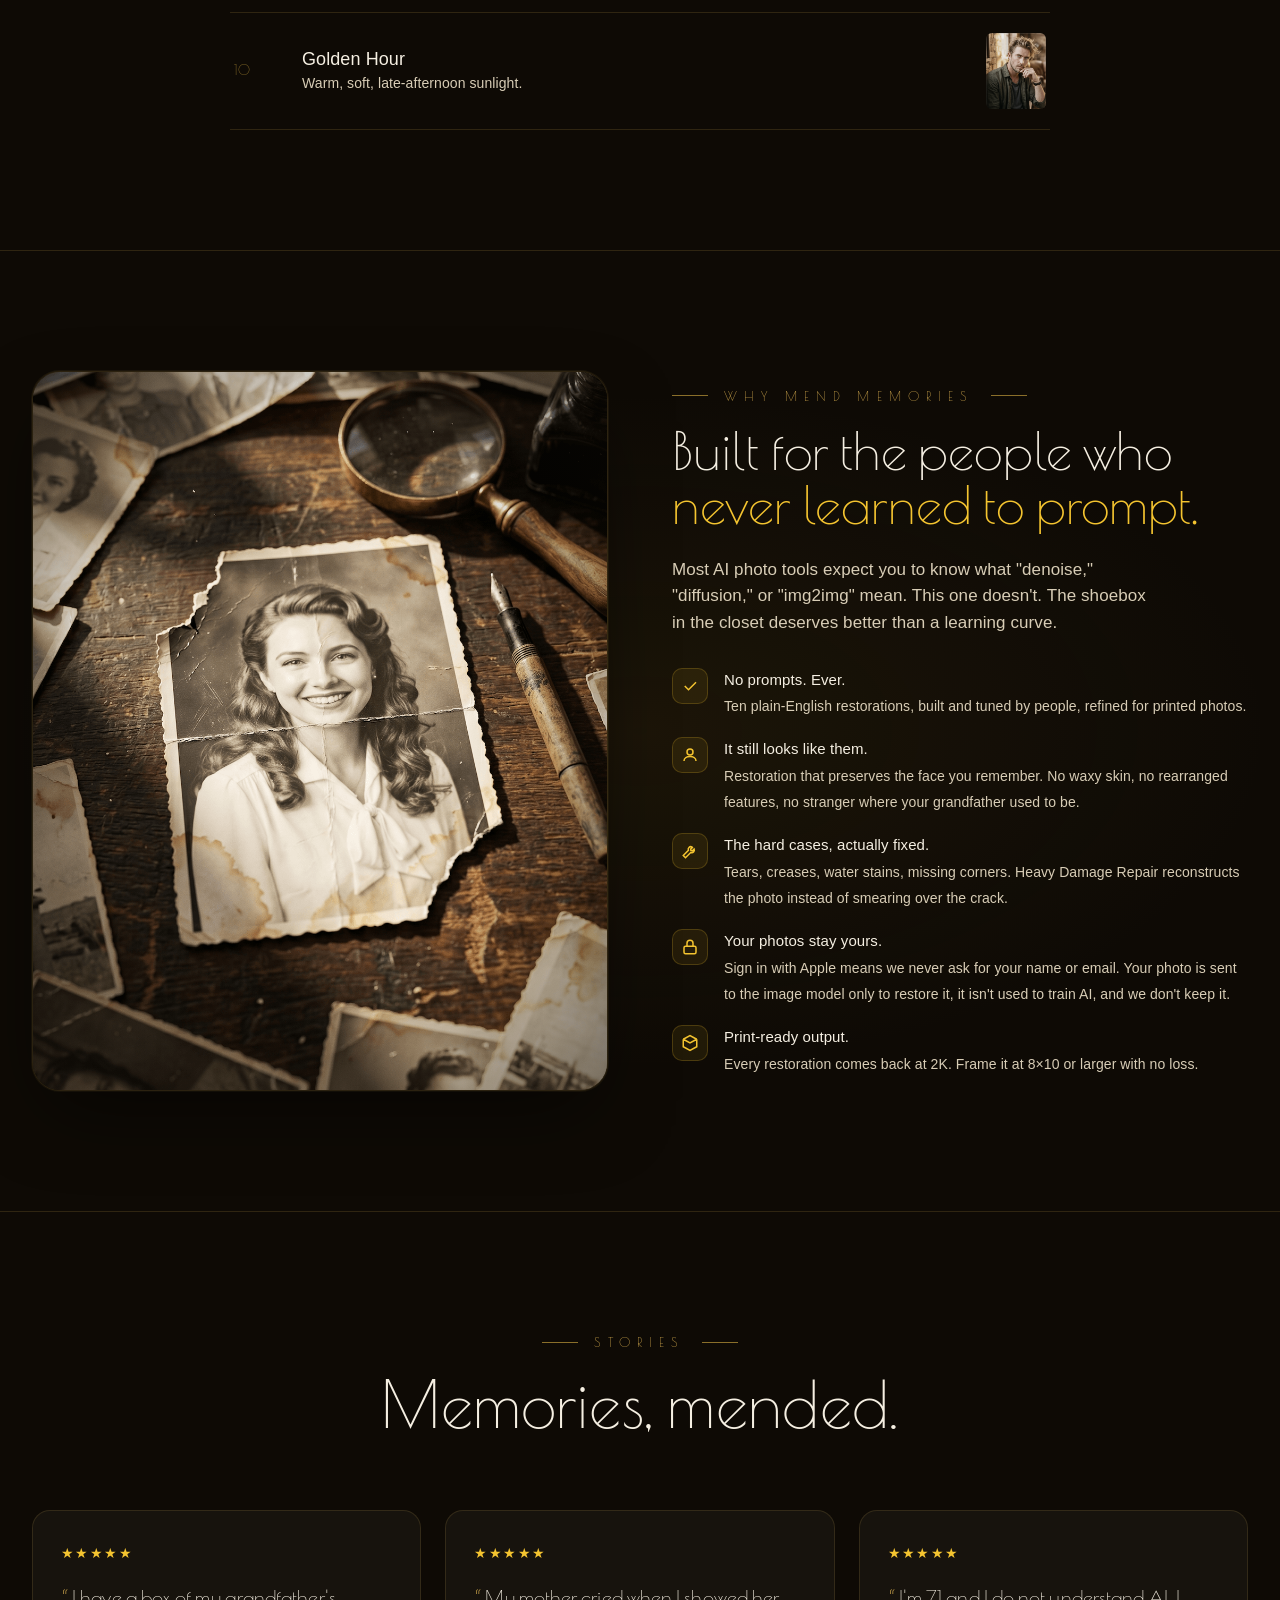
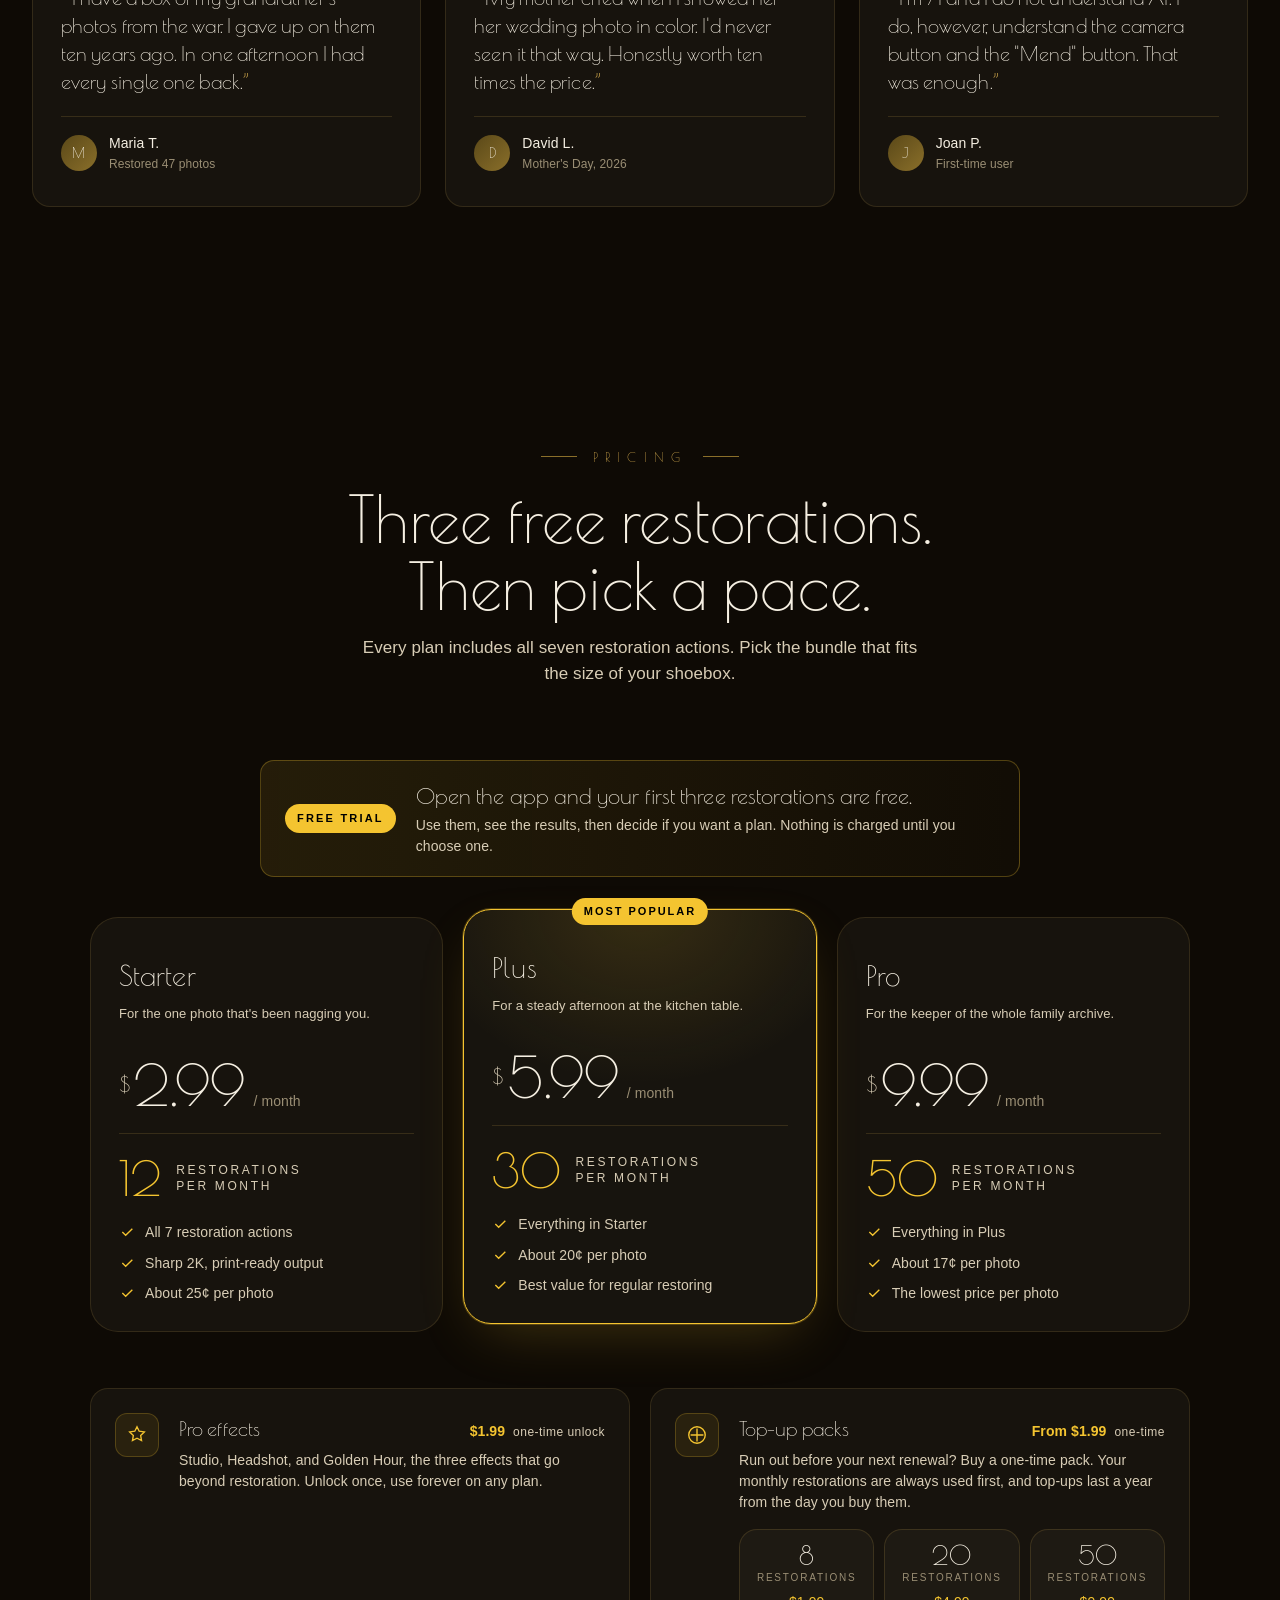
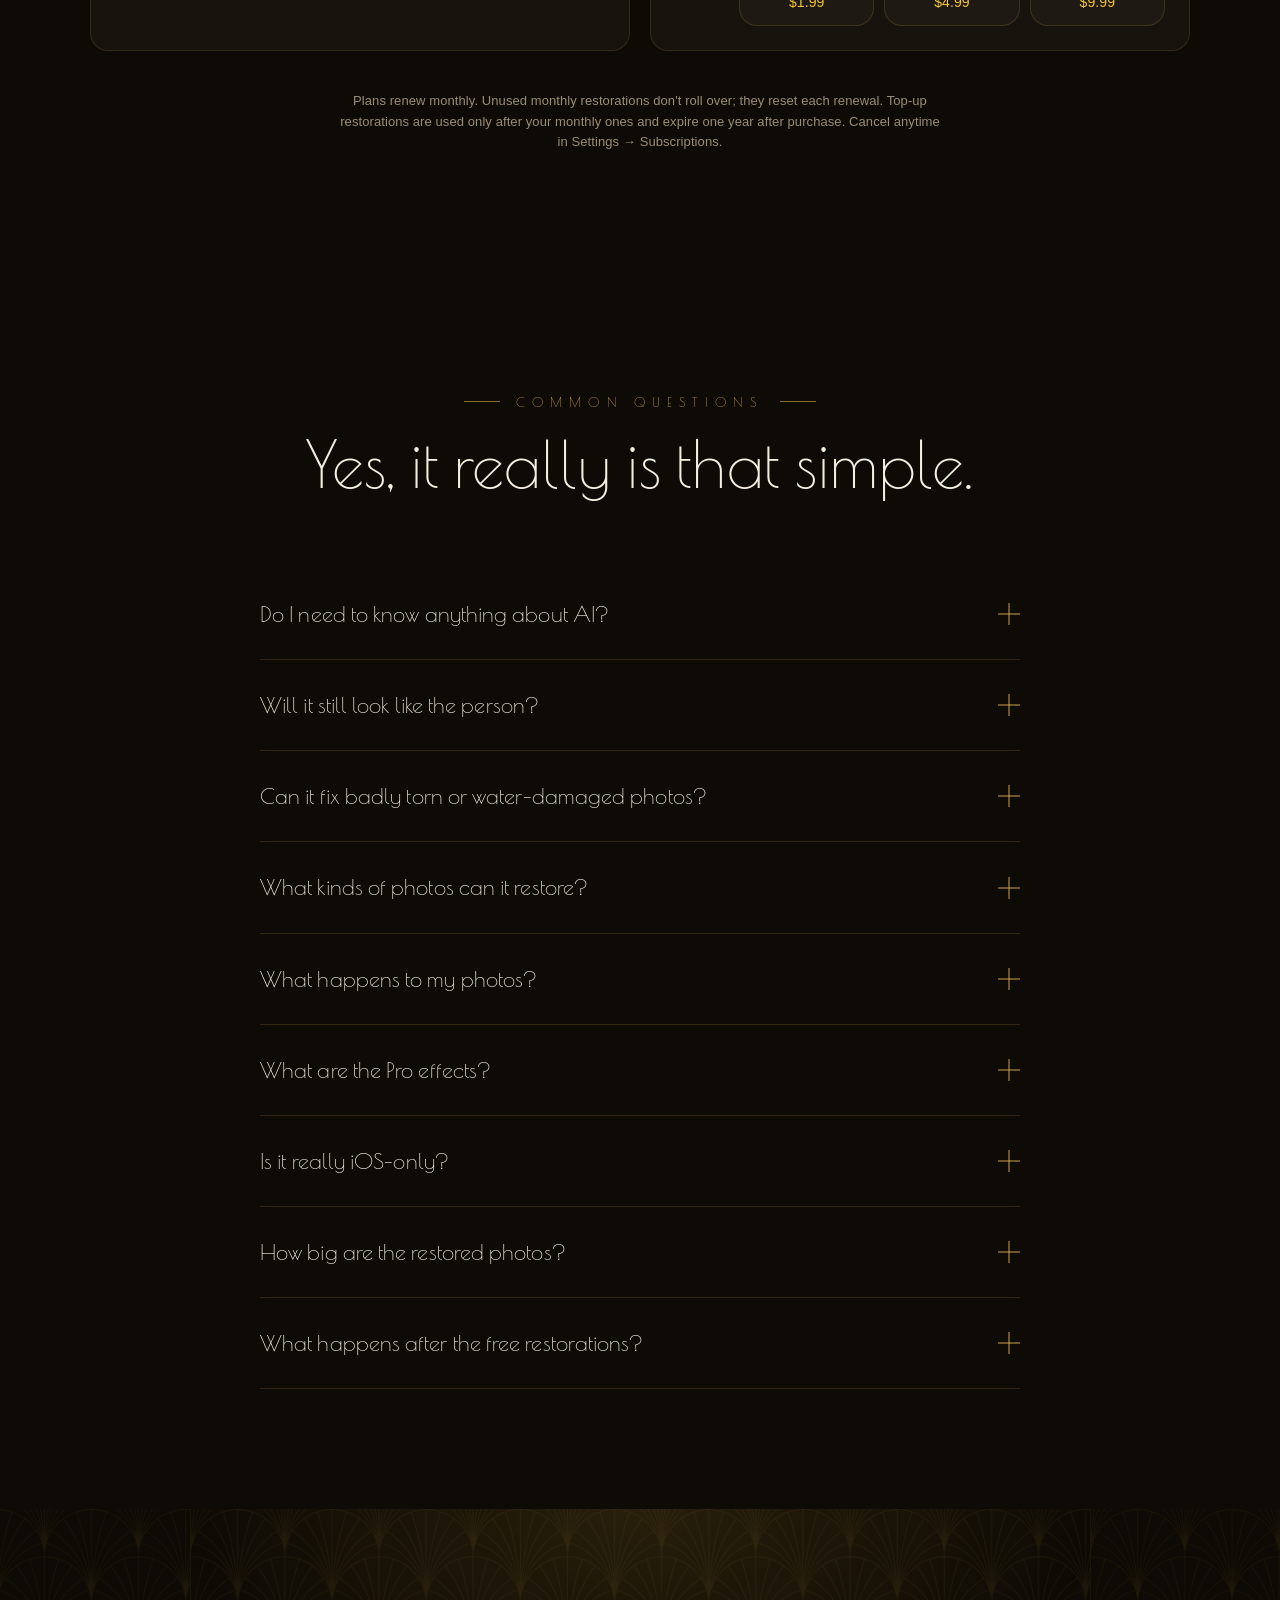
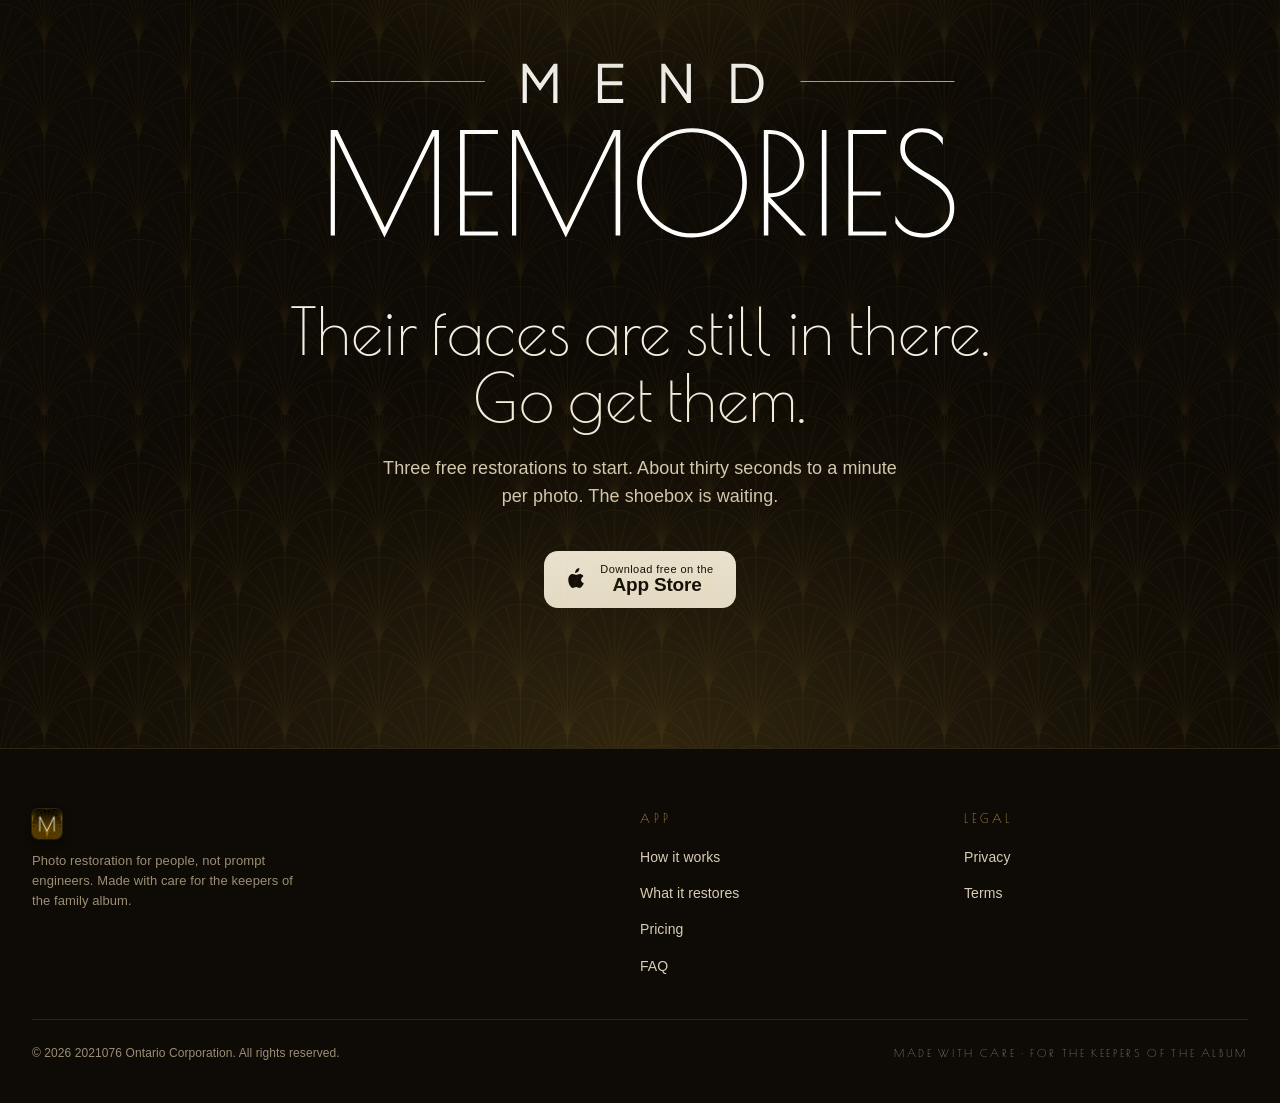
==== commit fc5edee6: "update" ====
--- a/index.html
+++ b/index.html
@@ -453,7 +453,7 @@
           <span class="per">/ month</span>
         </div>
         <div class="tier-gens">
-          <span class="big">60</span>
+          <span class="big">50</span>
           <span class="lbl">restorations<br/>per month</span>
         </div>
         <ul class="tier-features">
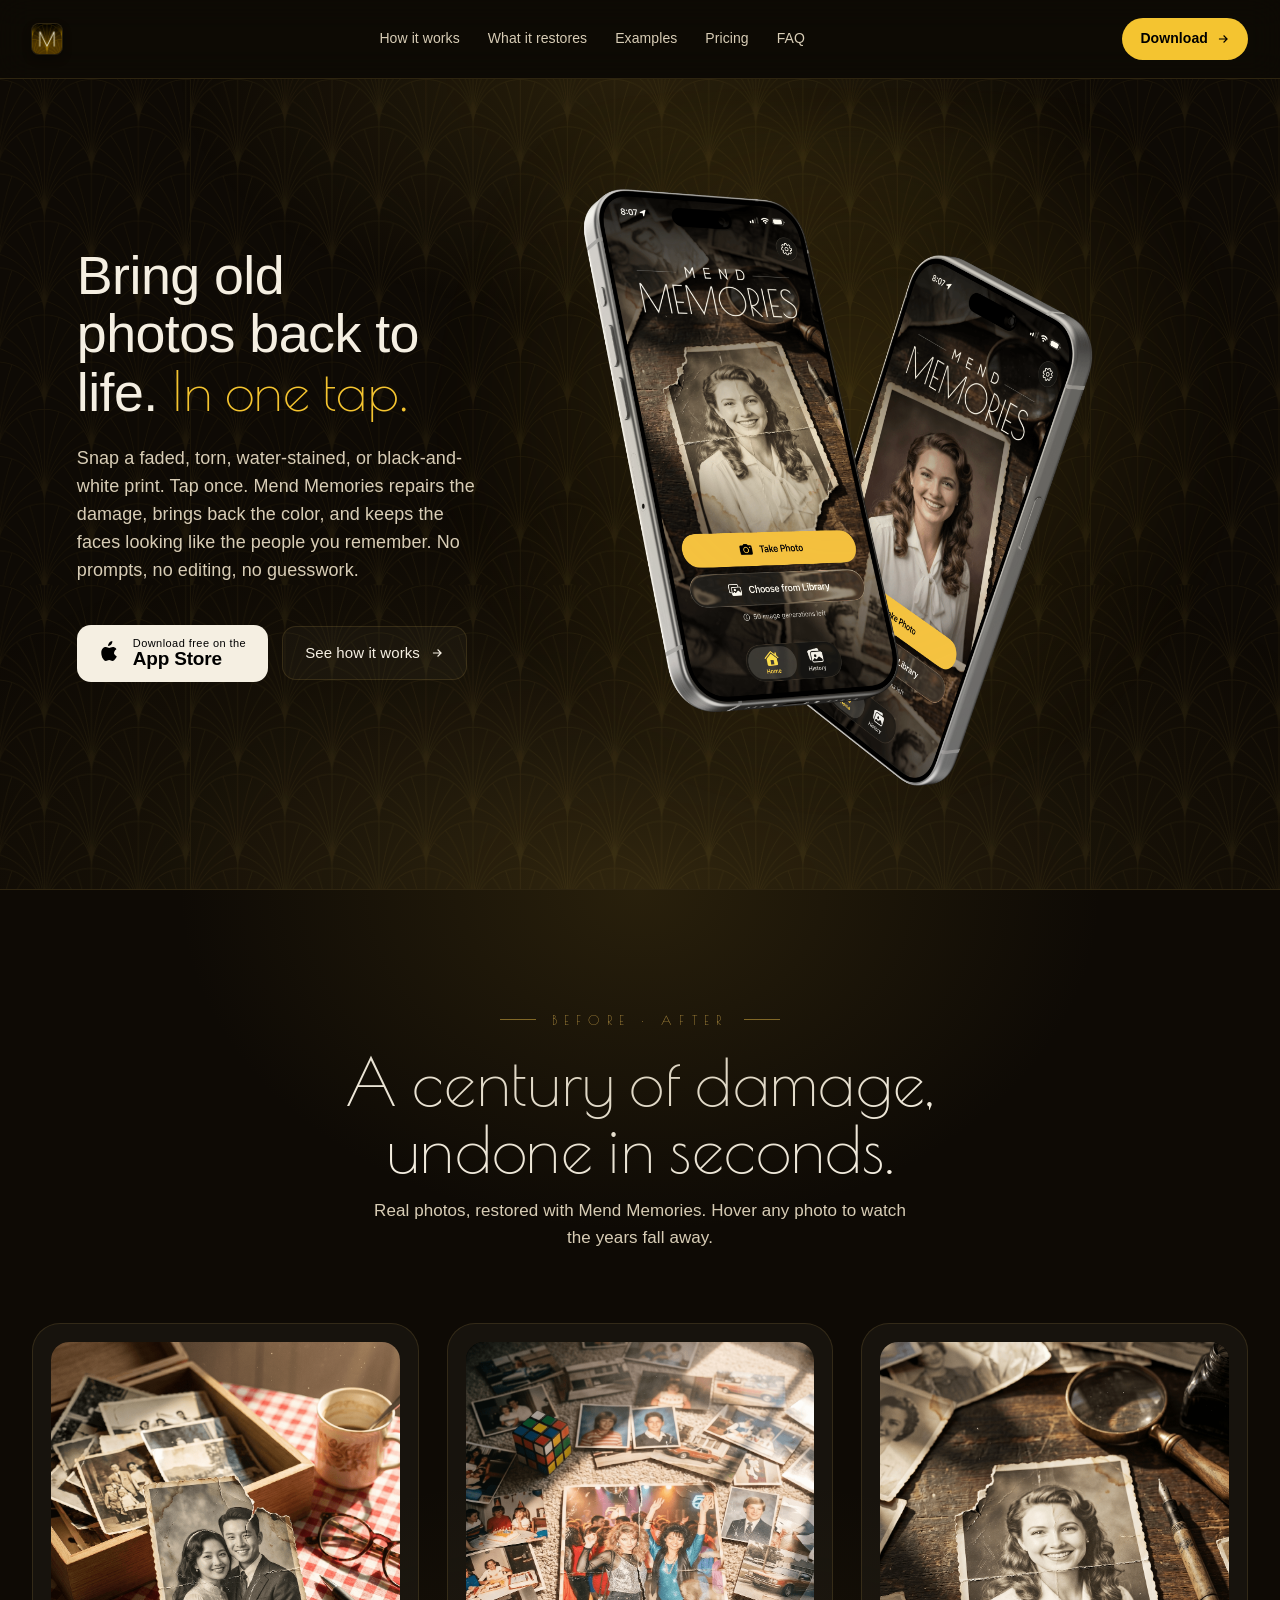
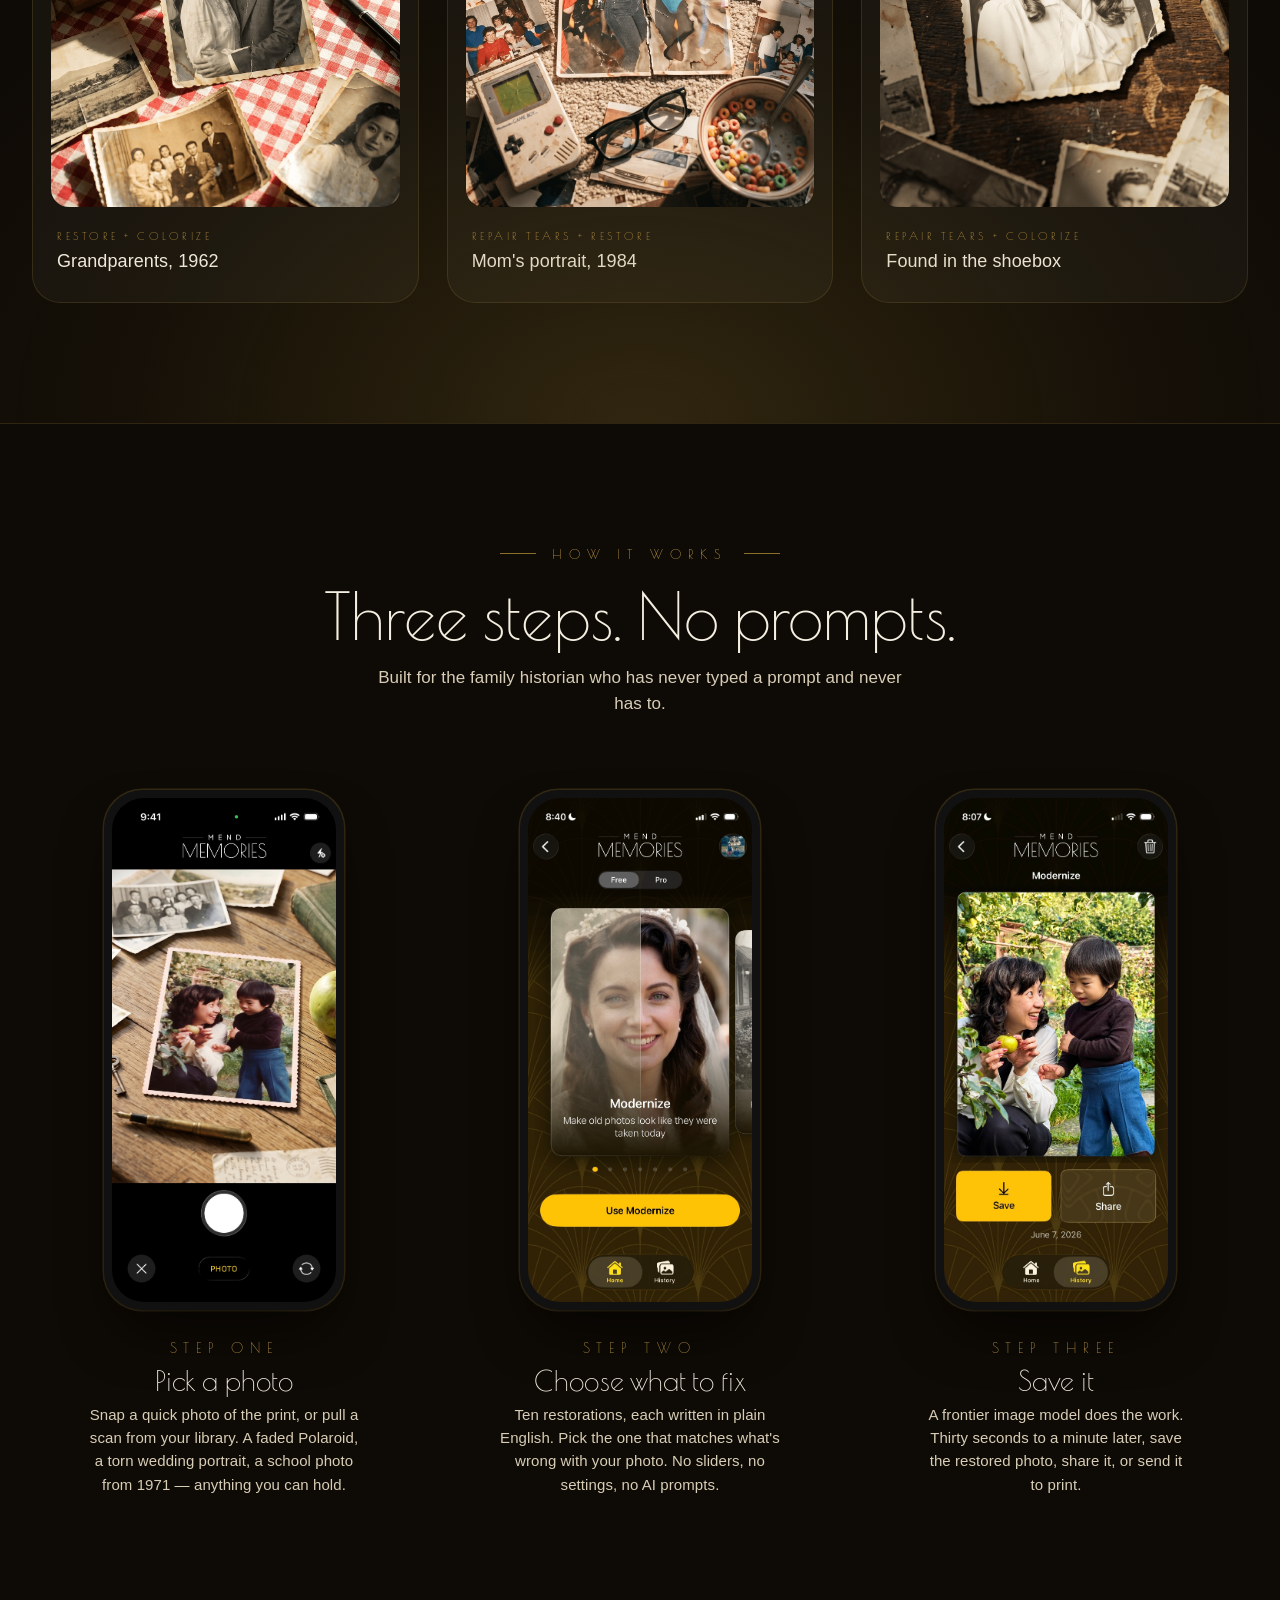
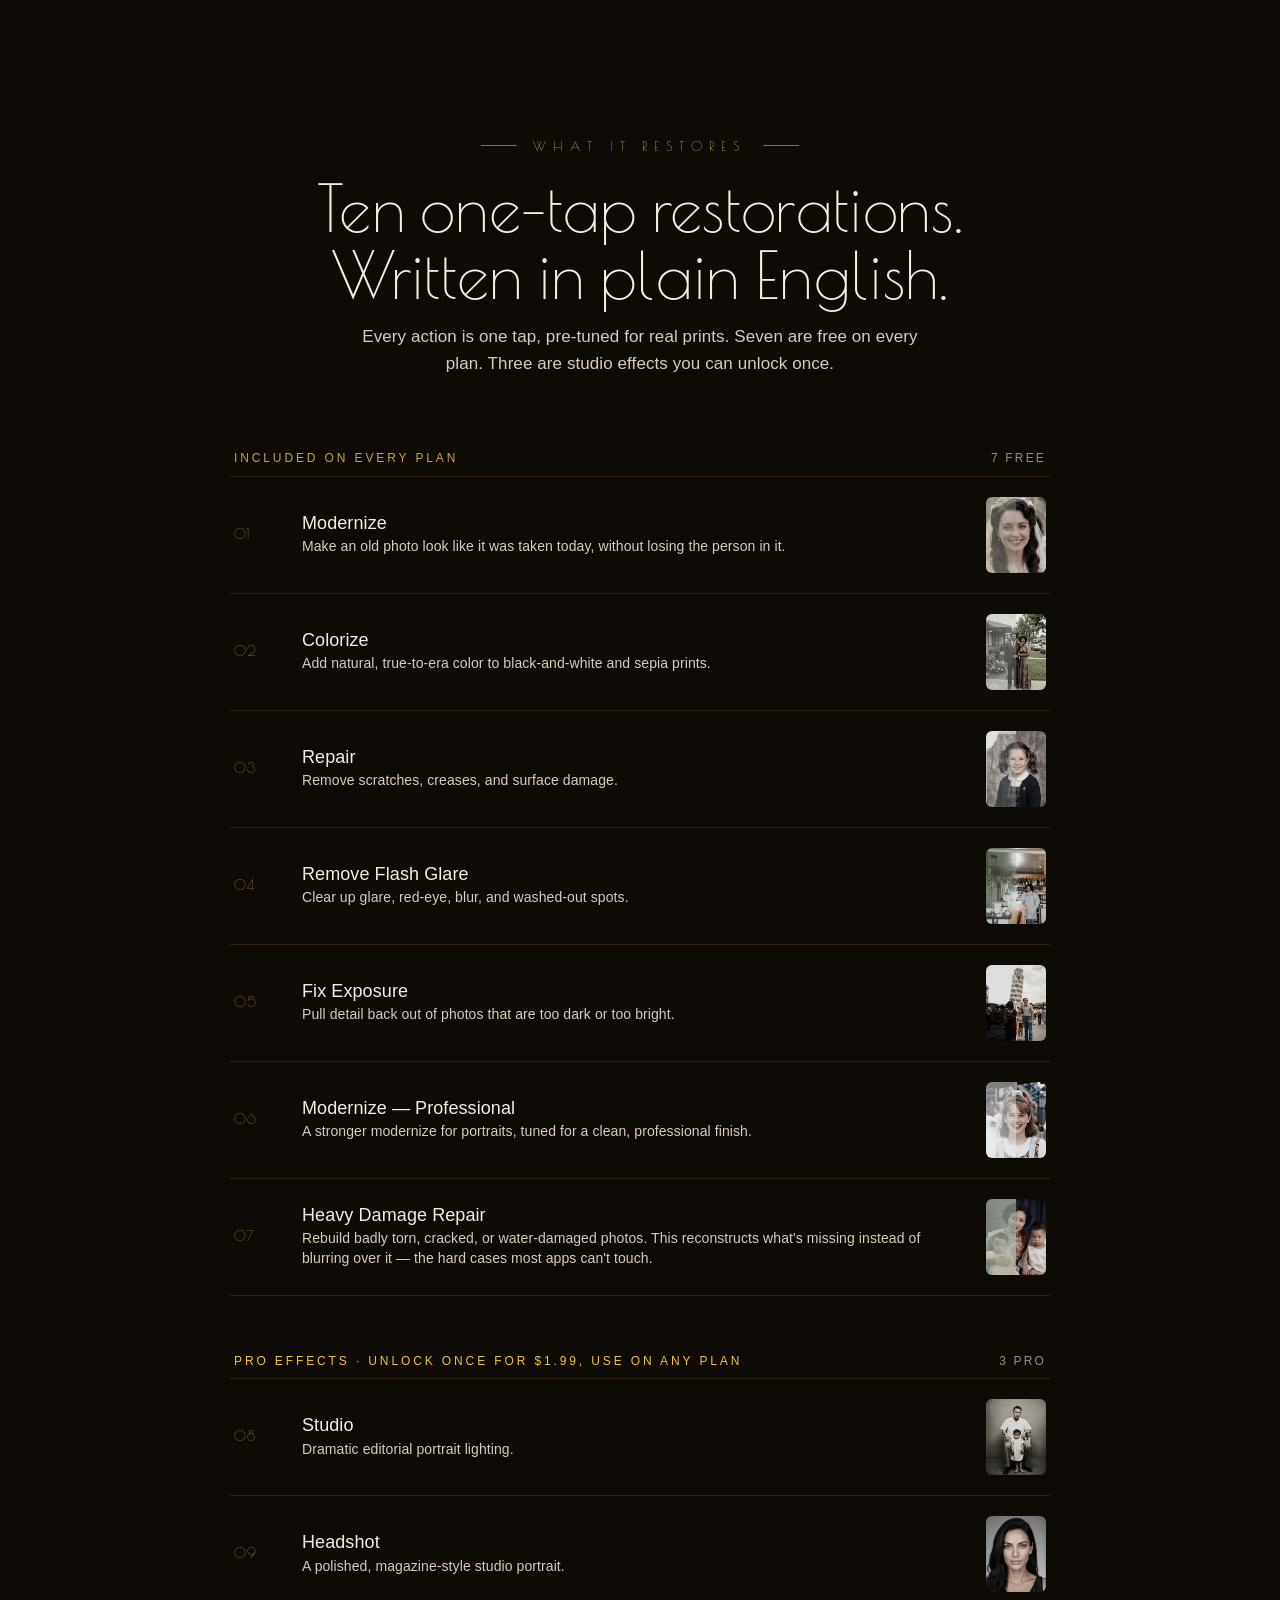
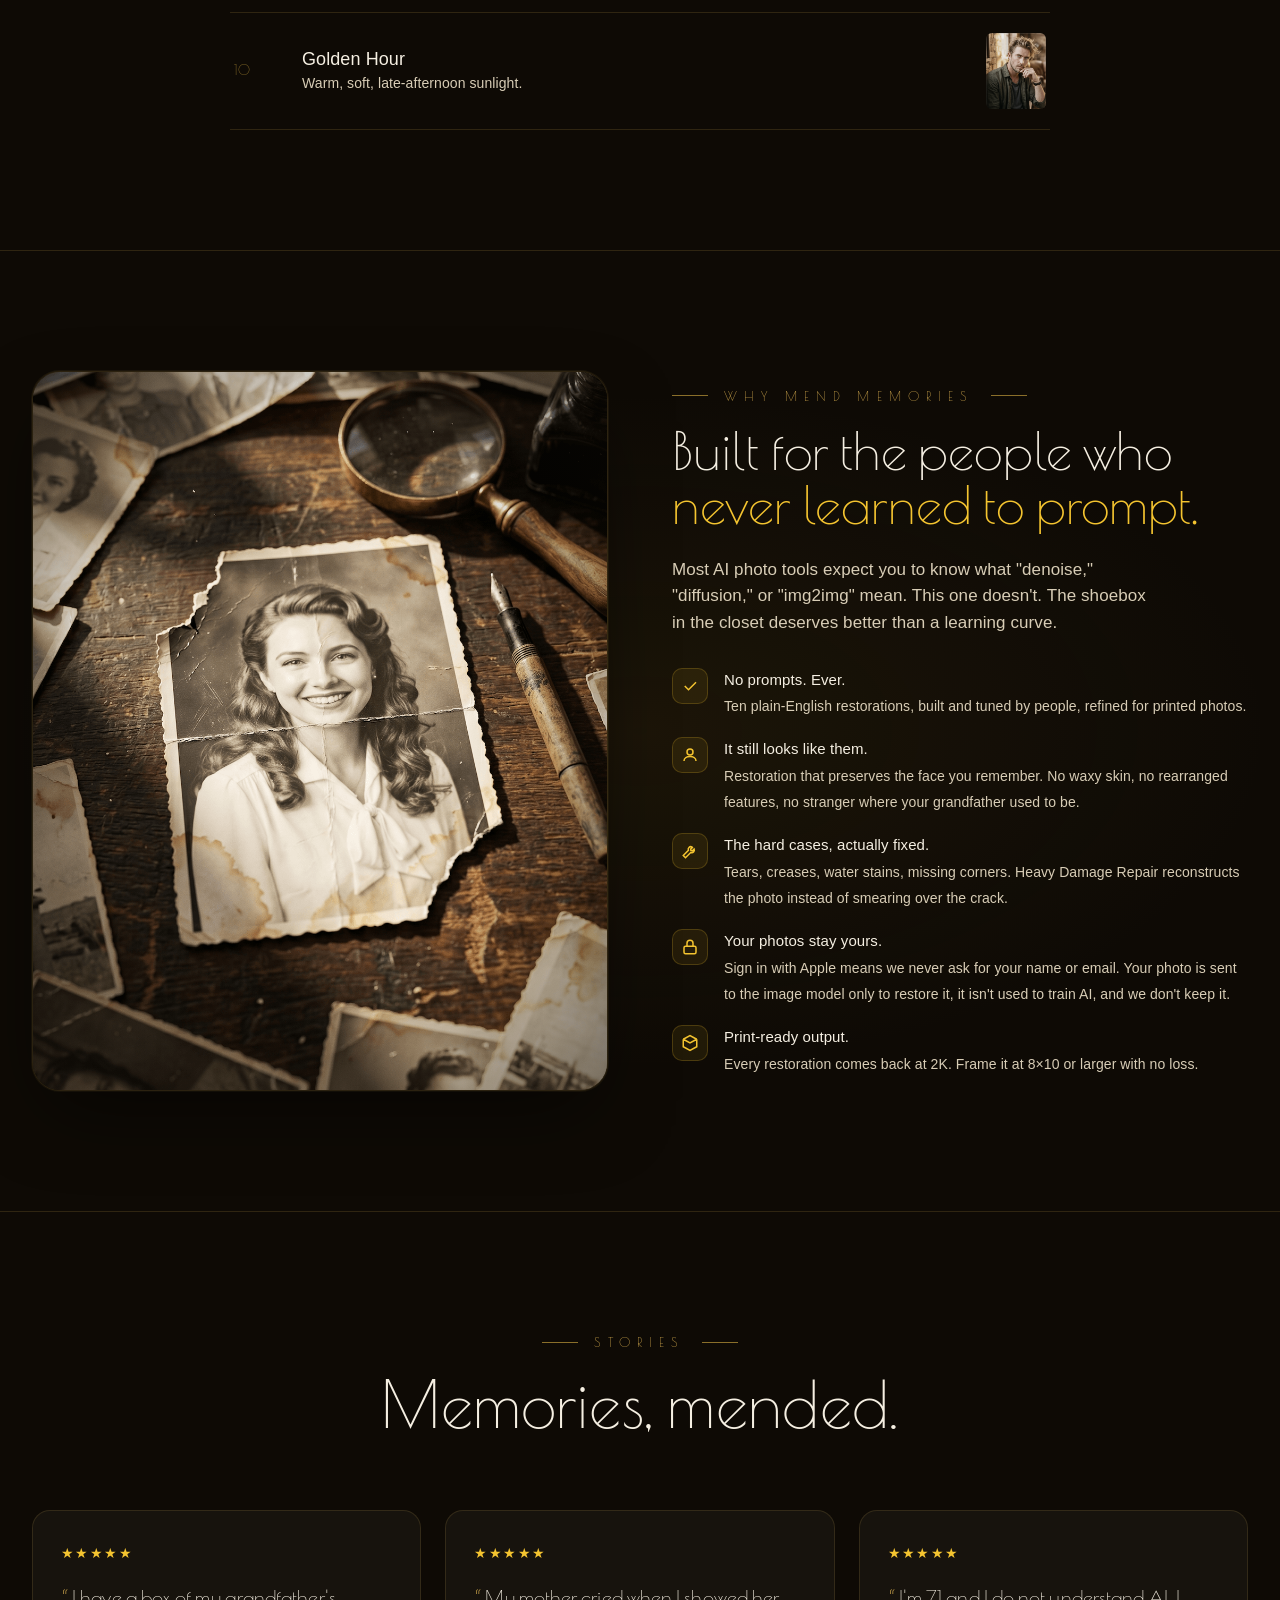
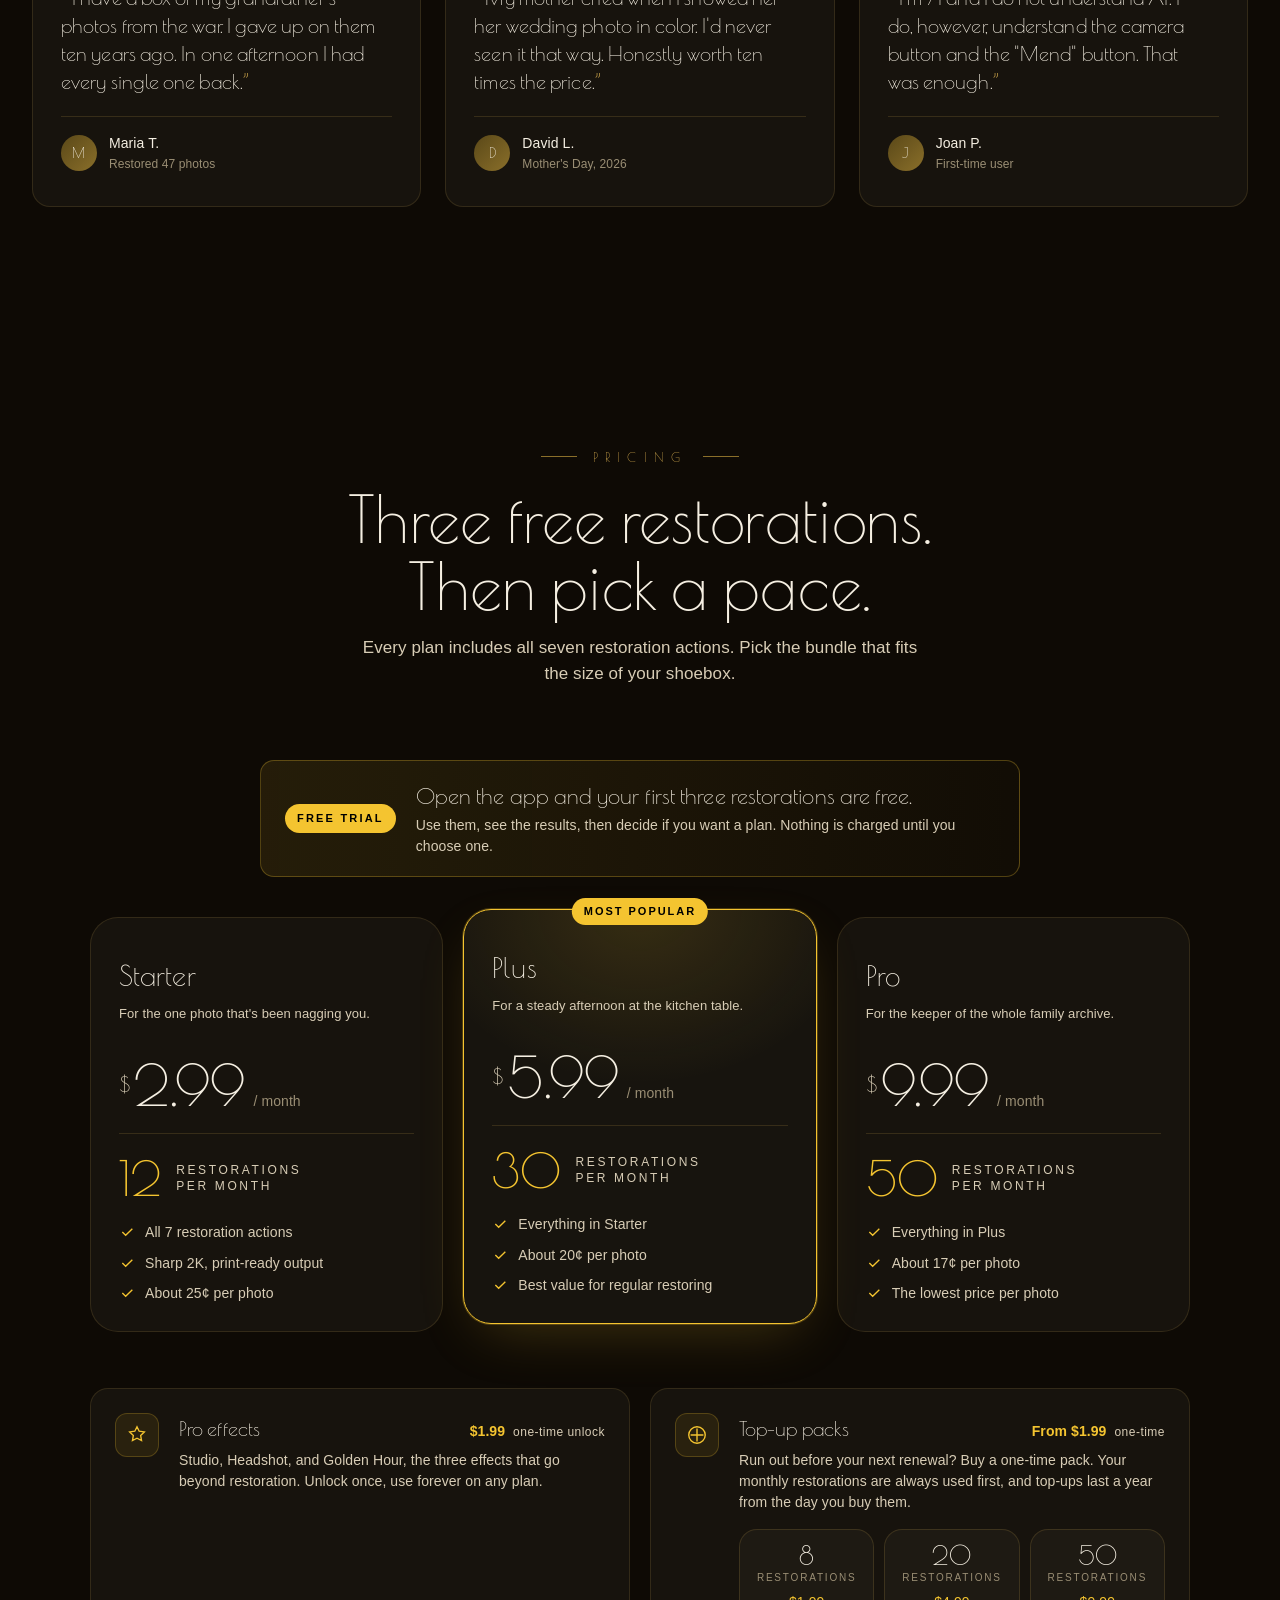
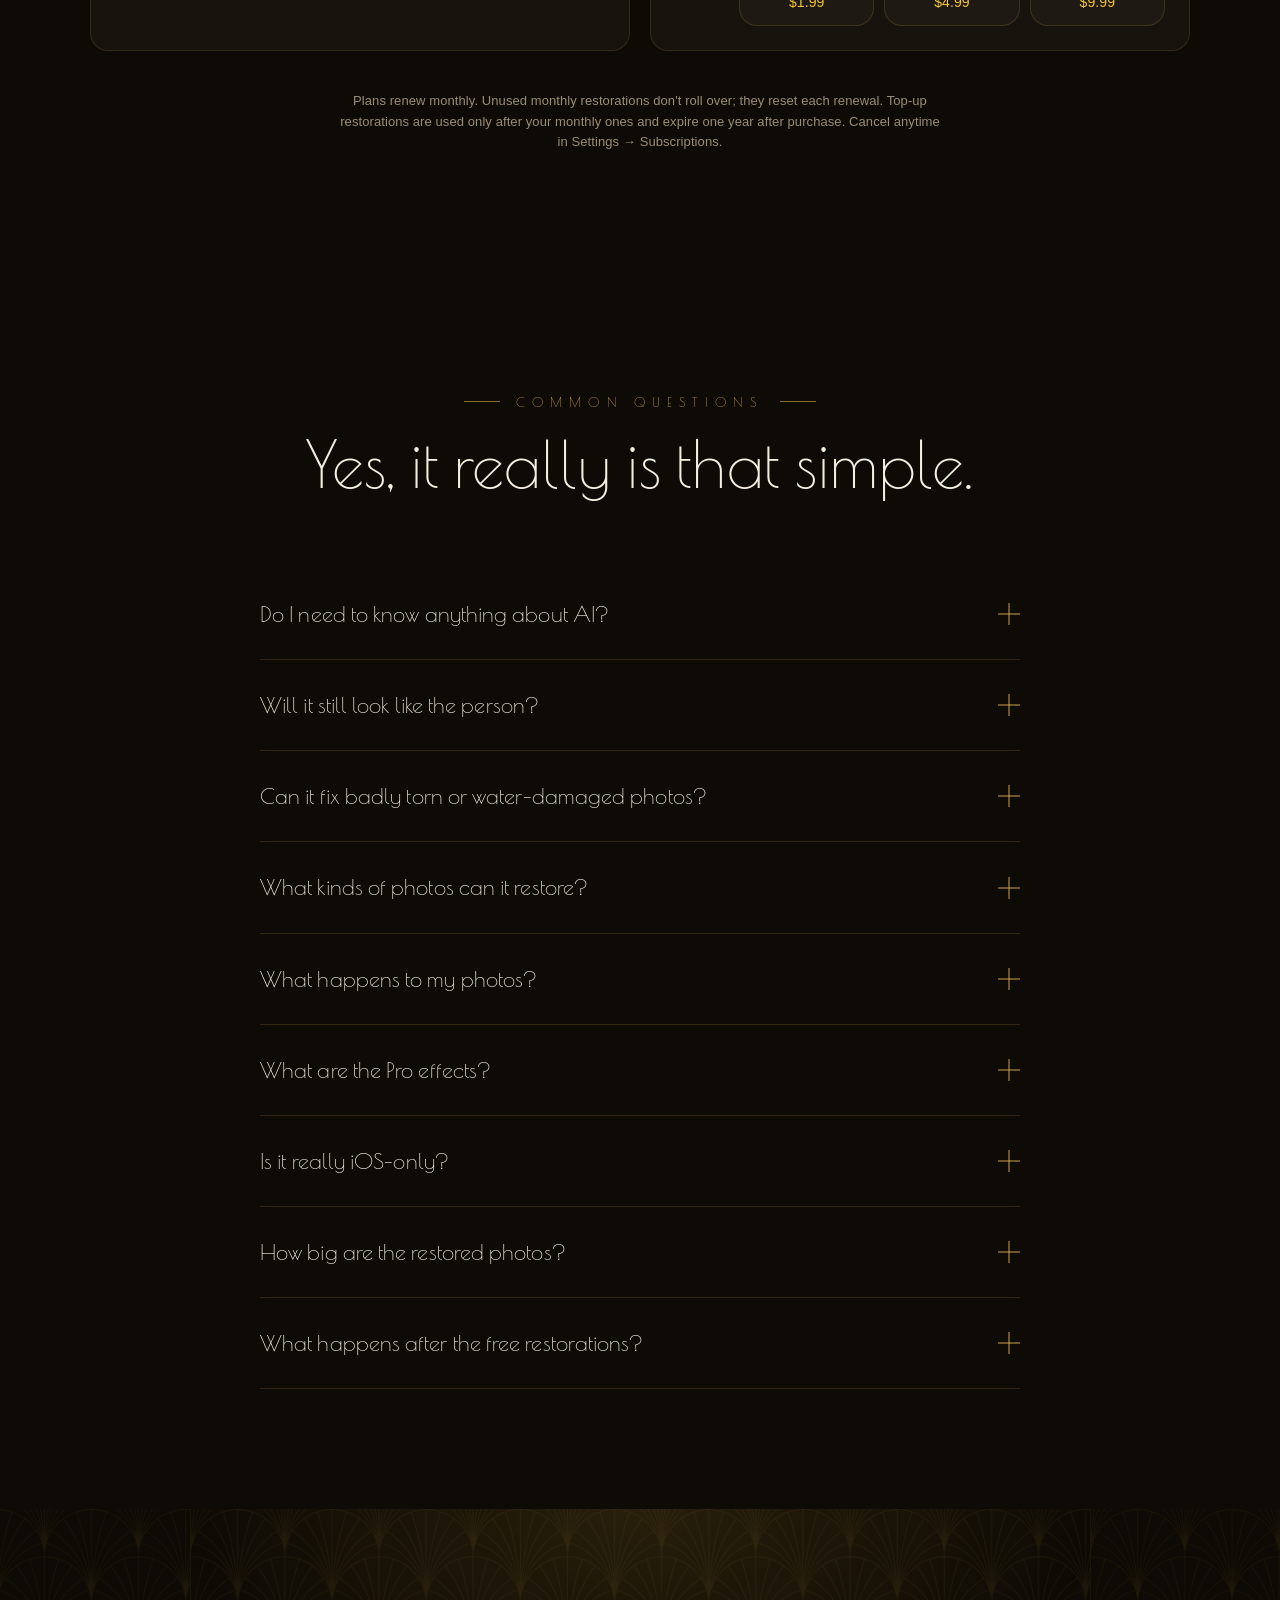
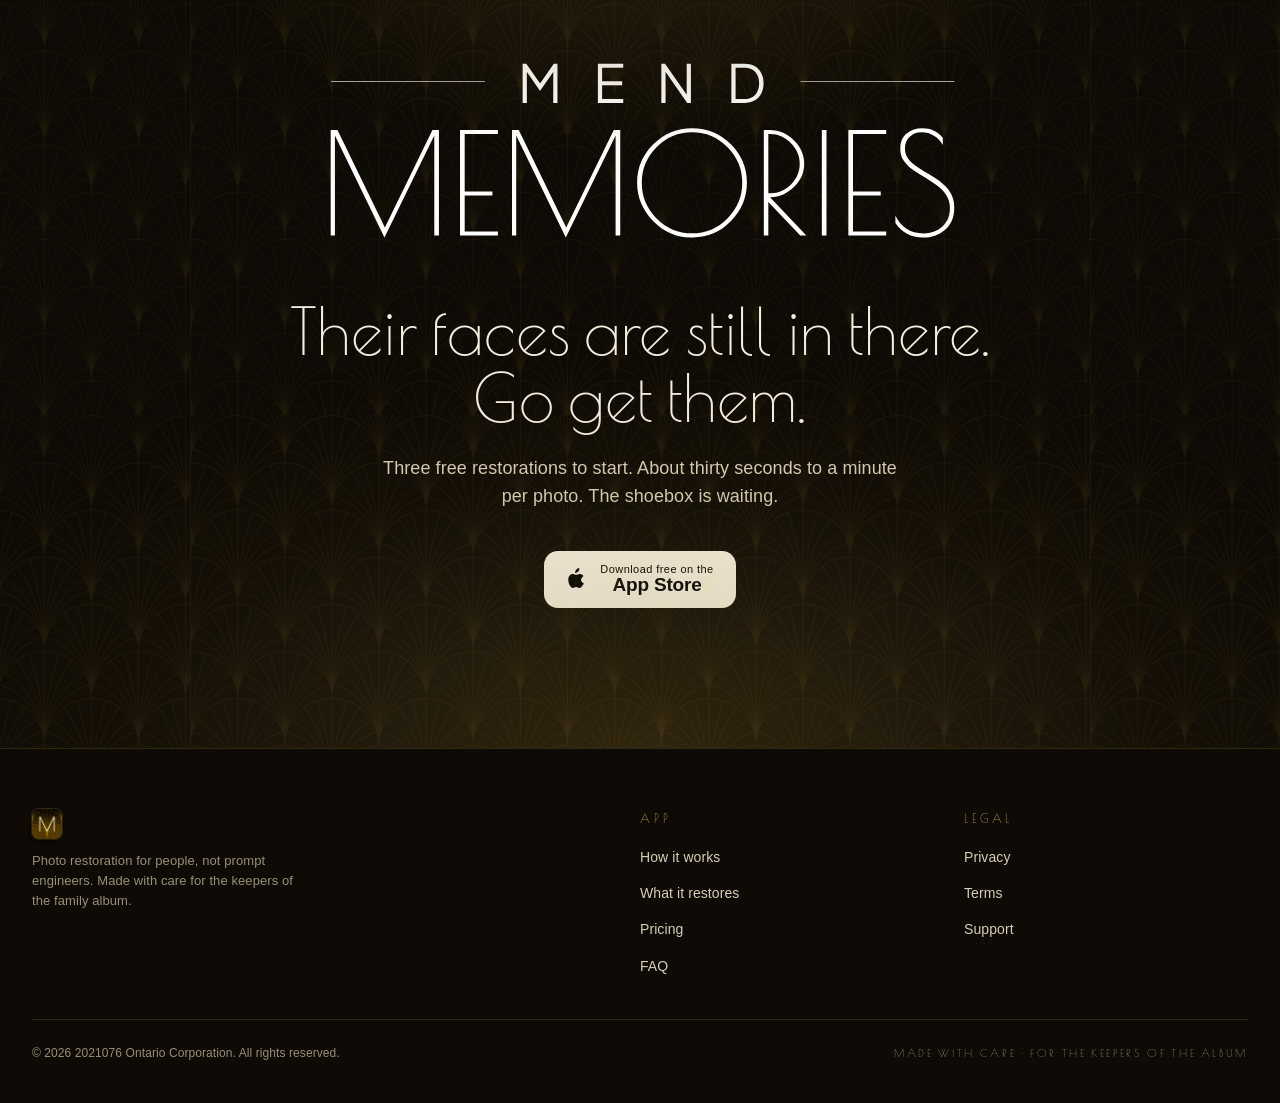
==== commit fc20a527: "added support legal pages" ====
--- a/index.html
+++ b/index.html
@@ -603,8 +603,9 @@
       <div class="footer-col">
         <h4>Legal</h4>
         <ul>
-          <li><a href="#">Privacy</a></li>
-          <li><a href="#">Terms</a></li>
+          <li><a href="/privacy.html">Privacy</a></li>
+          <li><a href="/terms.html">Terms</a></li>
+          <li><a href="/support.html">Support</a></li>
         </ul>
       </div>
     </div>
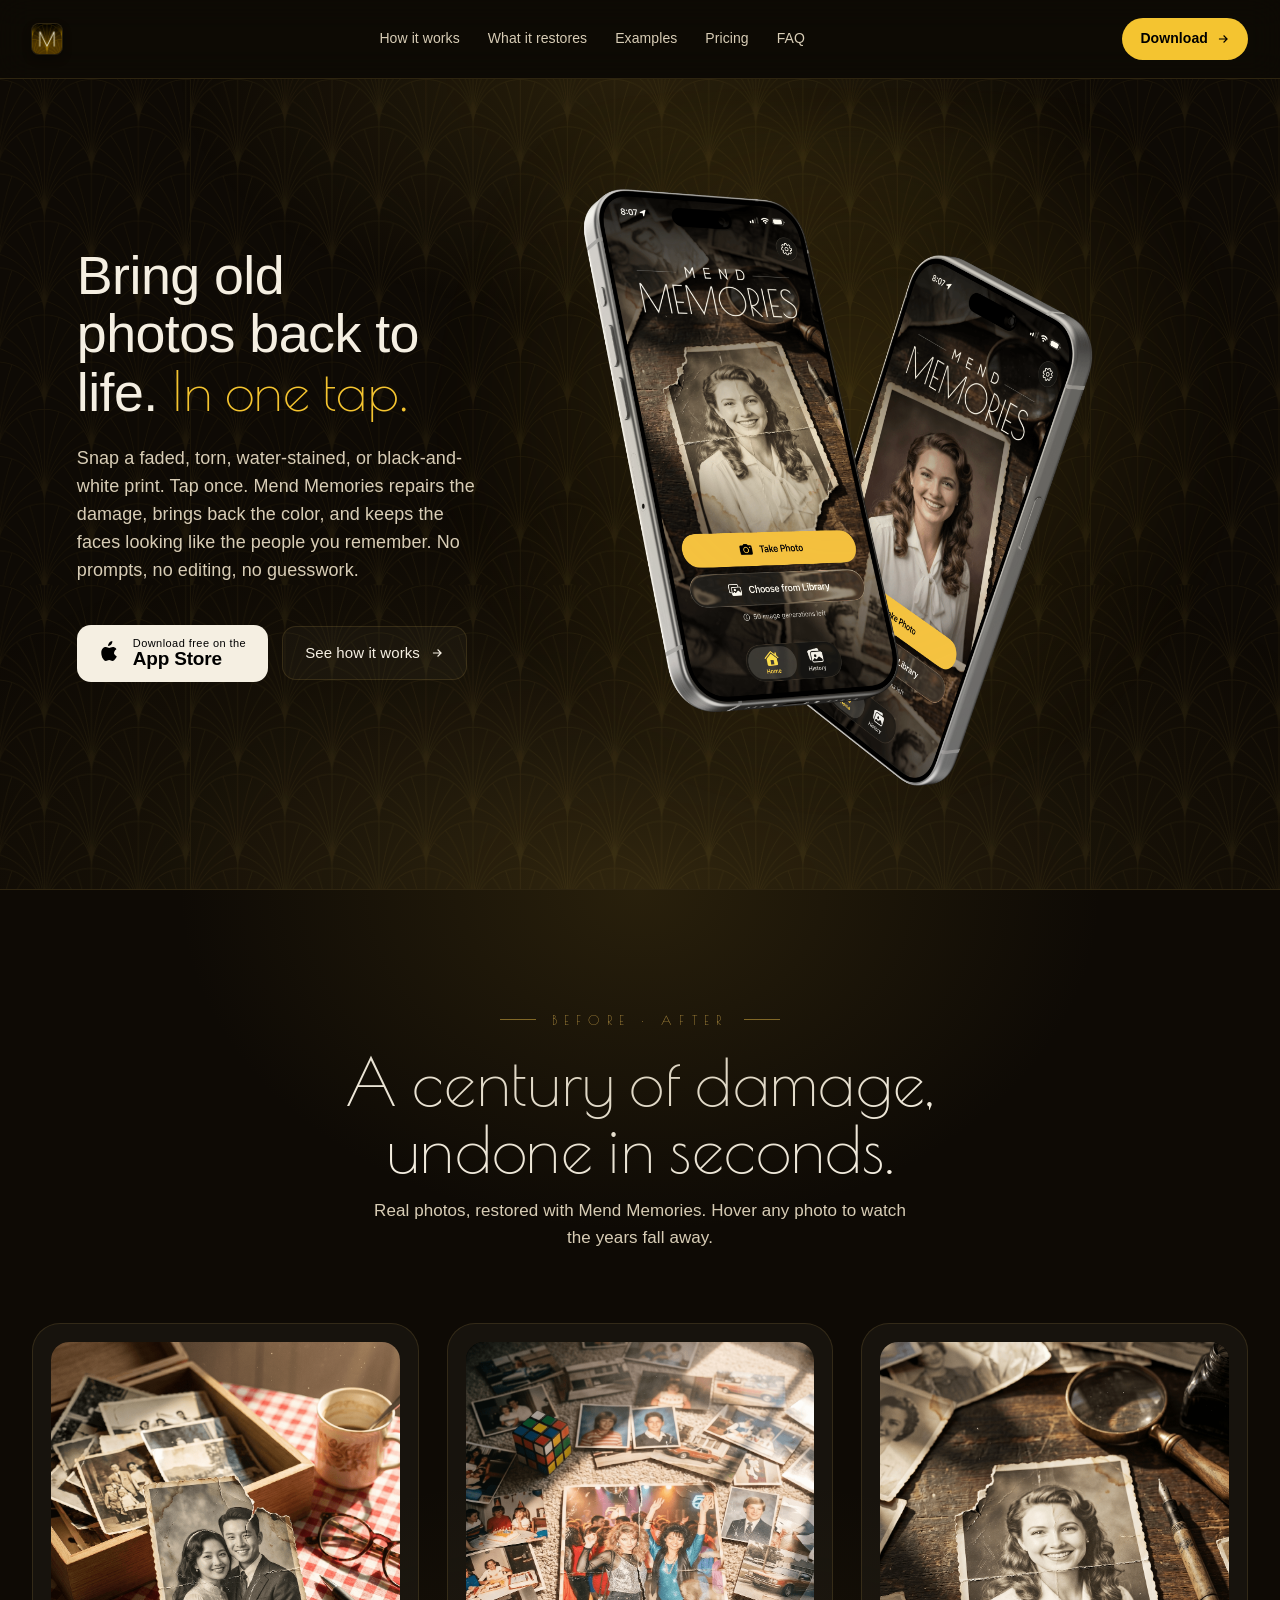
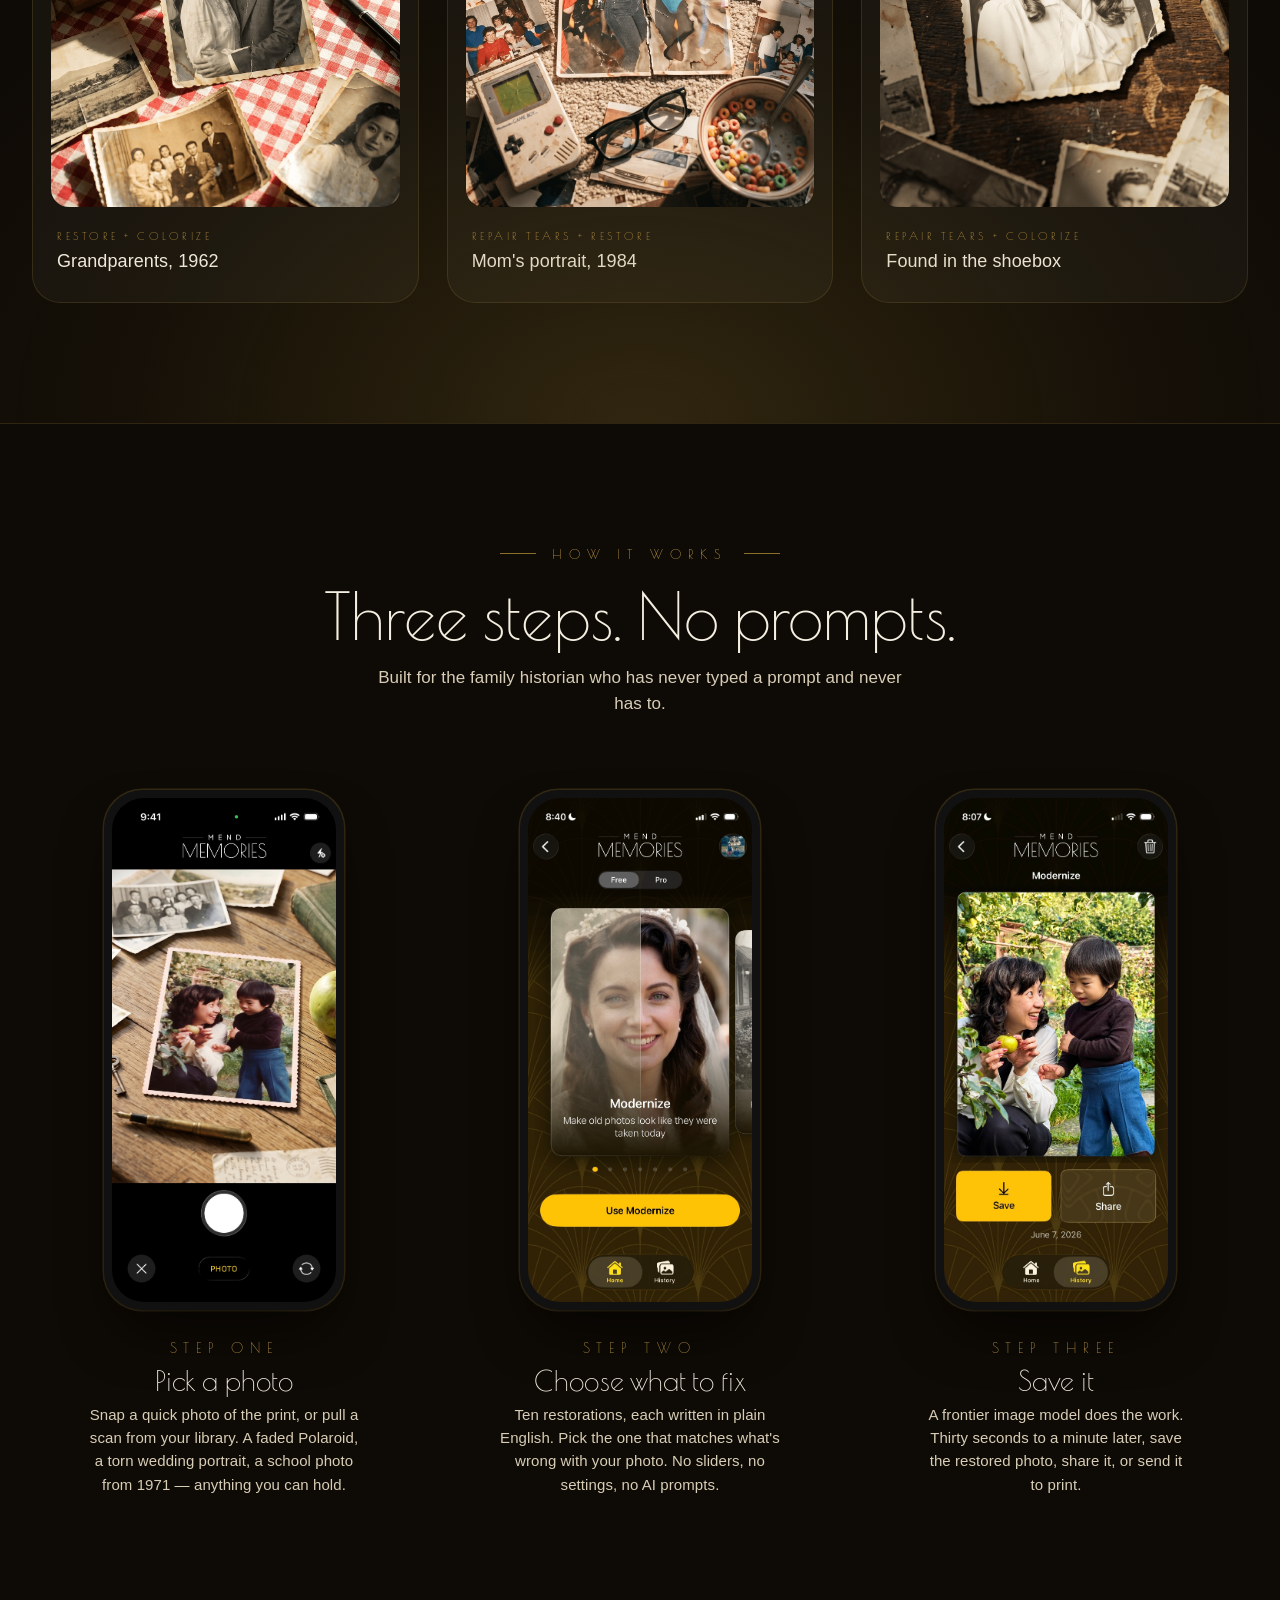
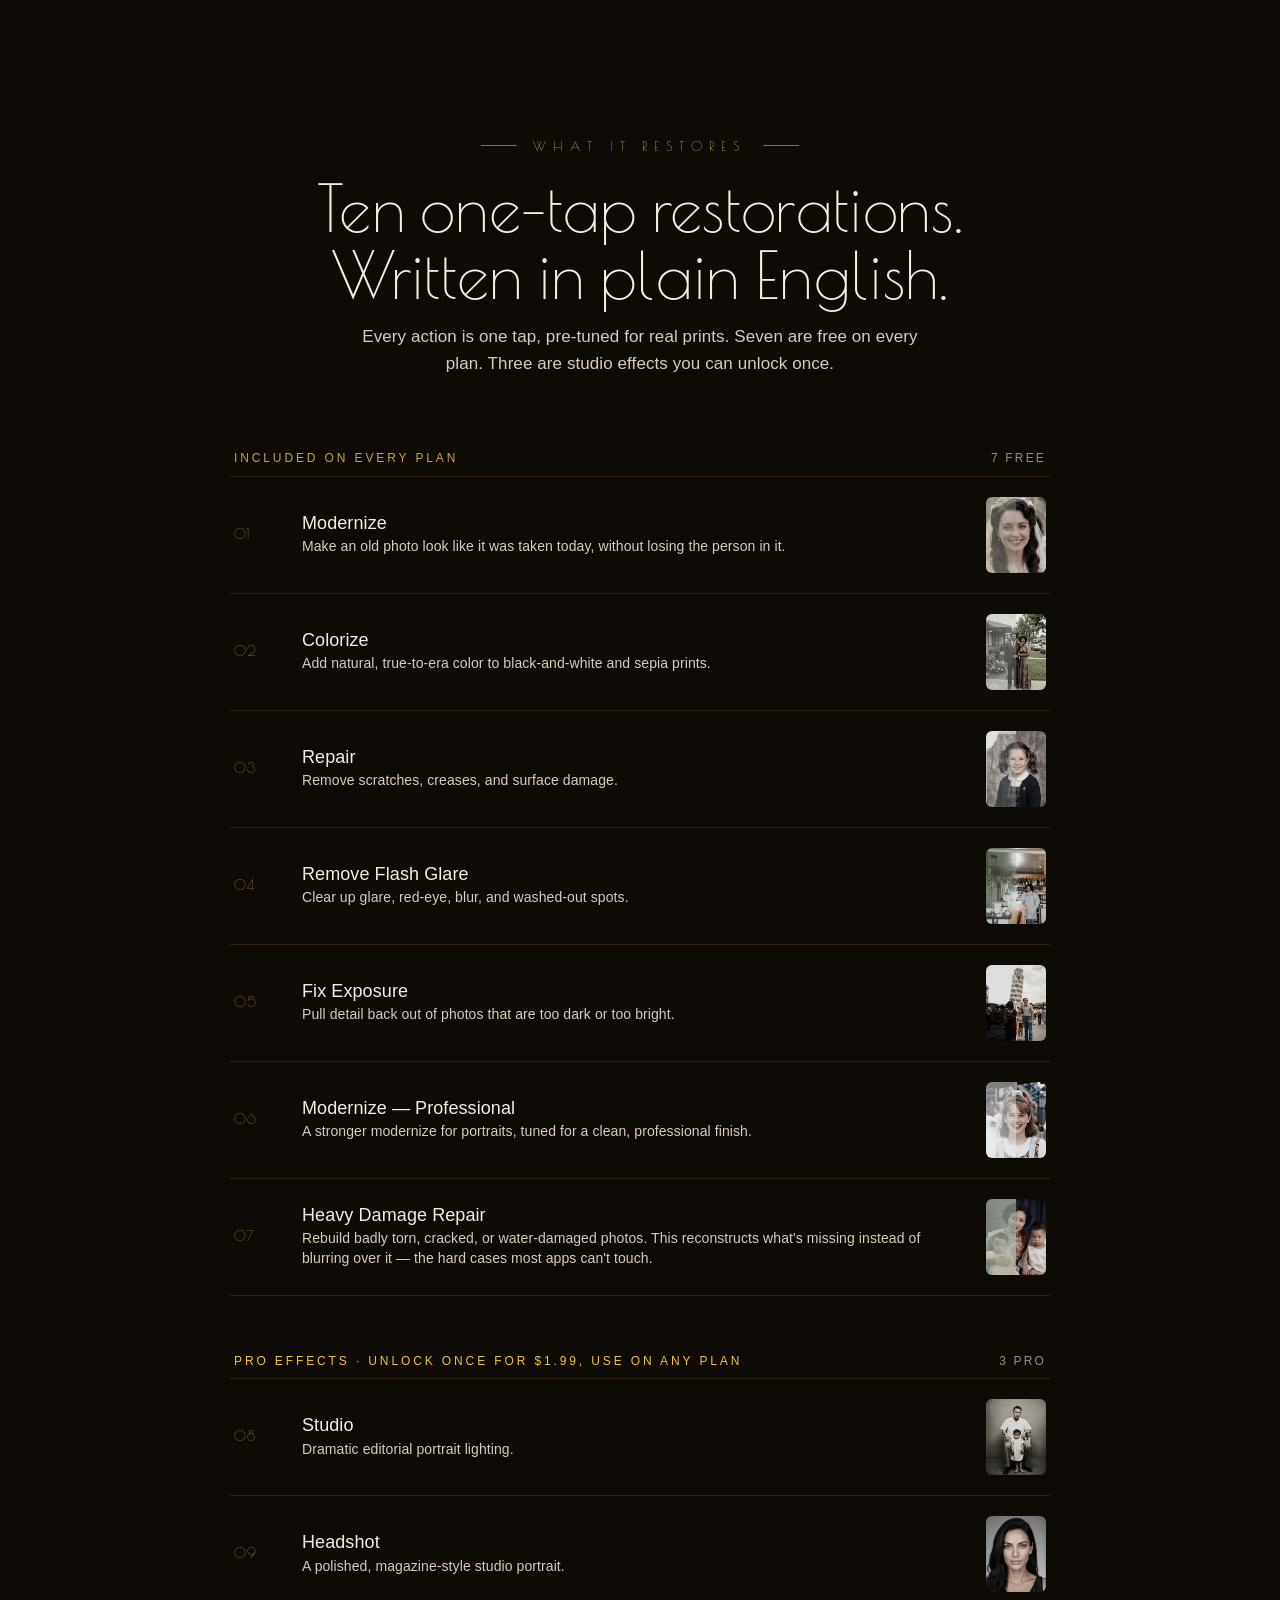
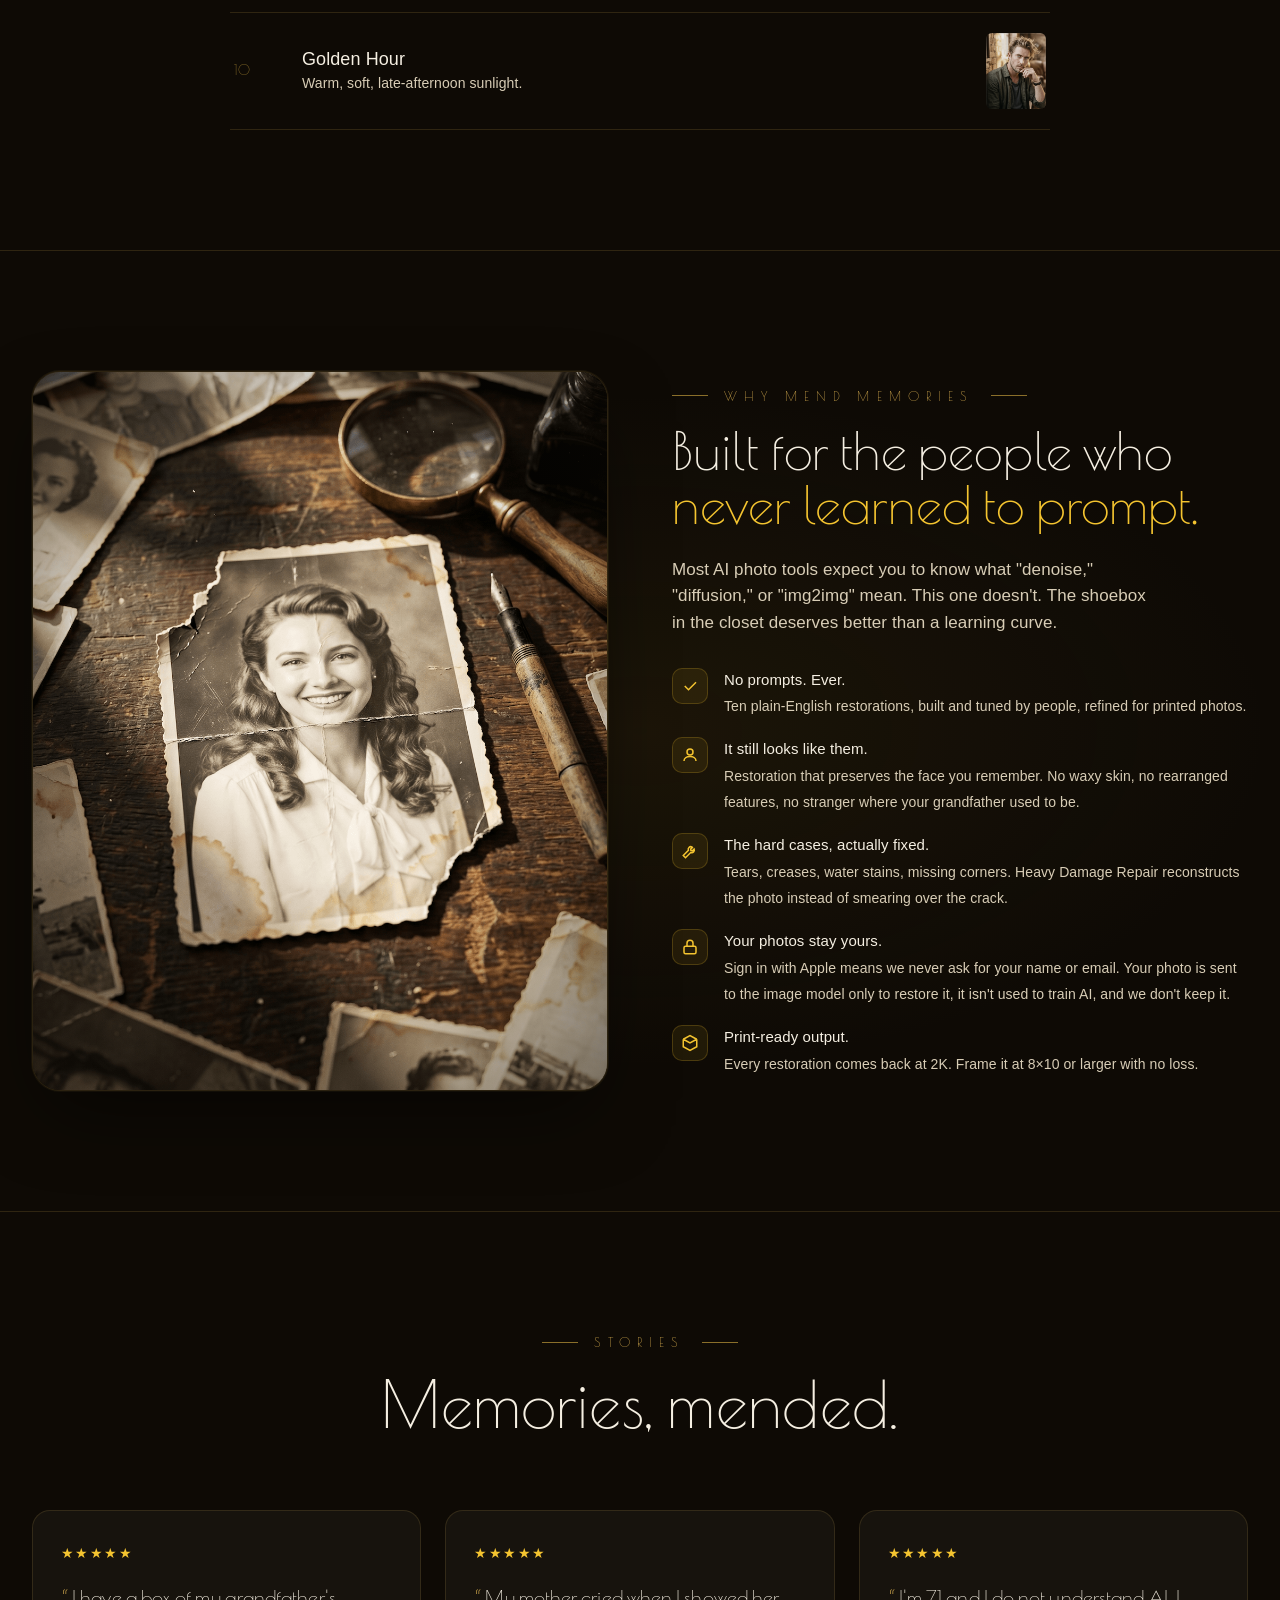
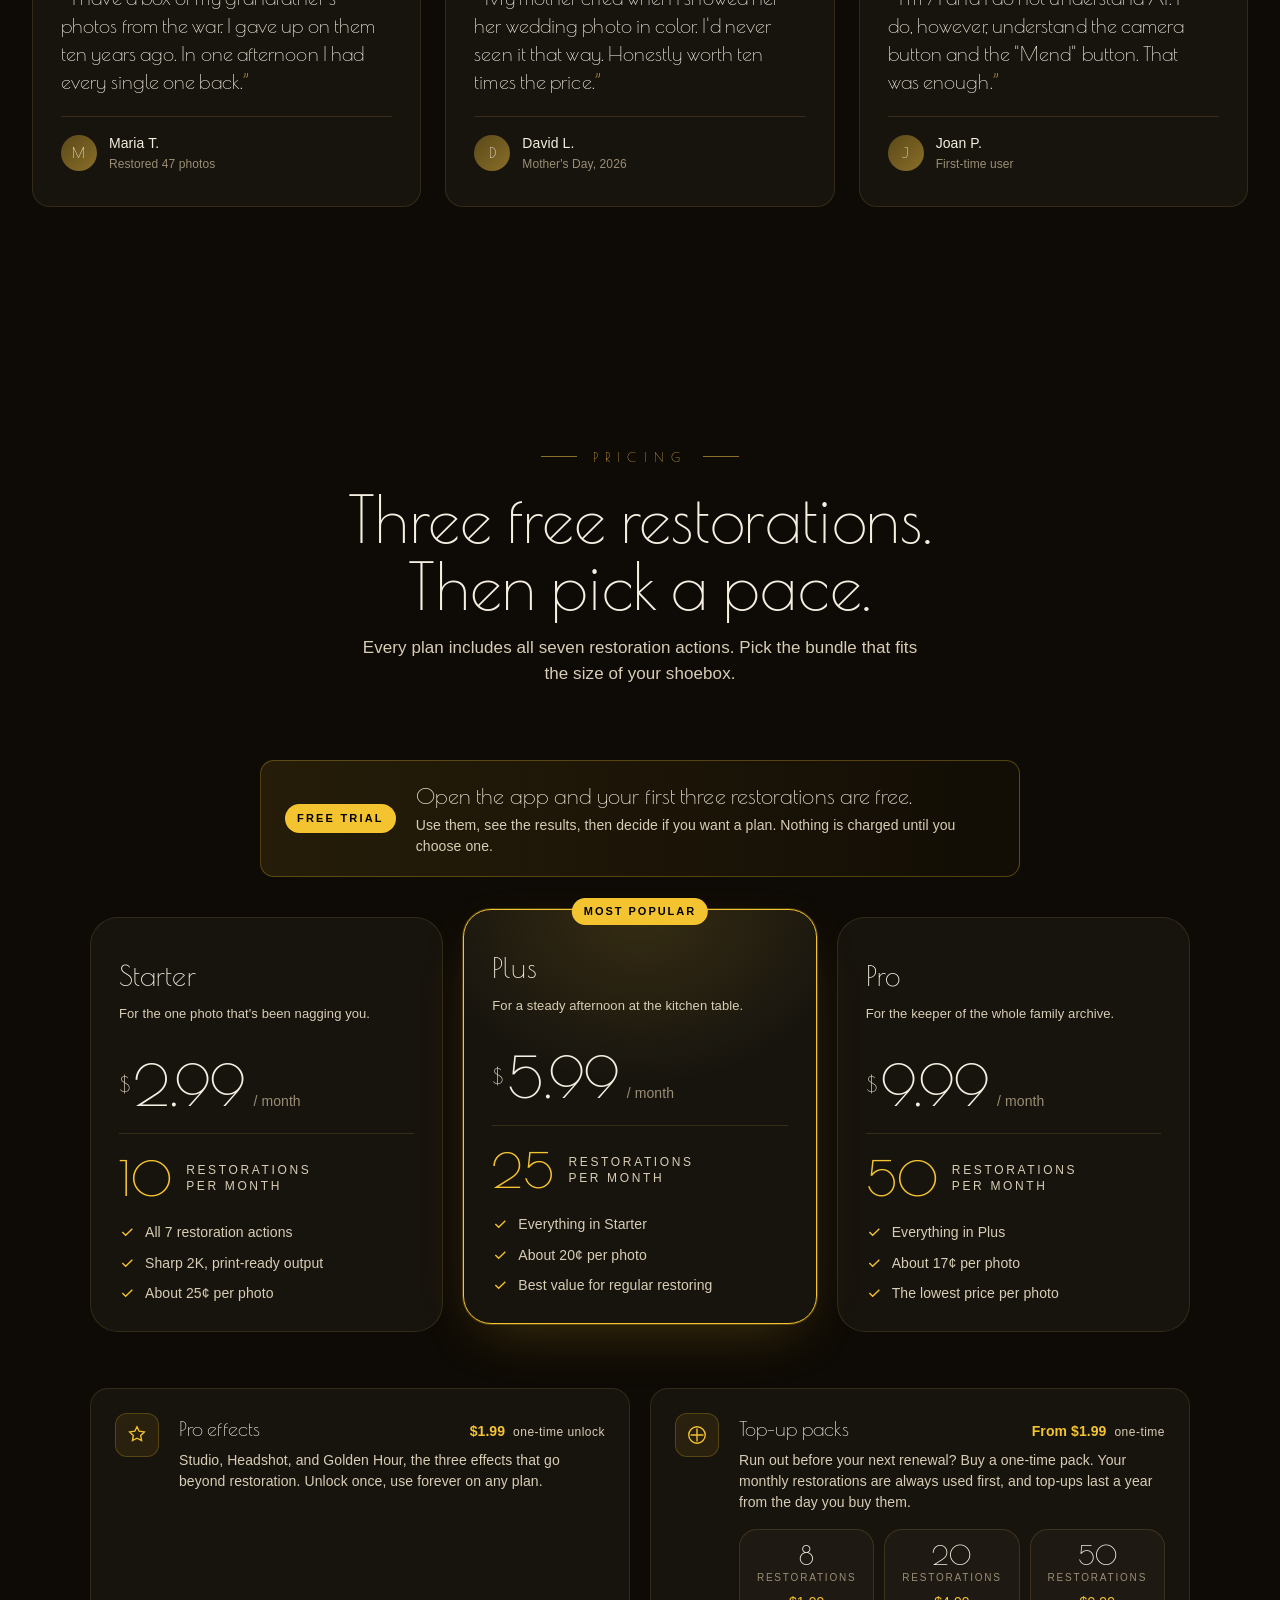
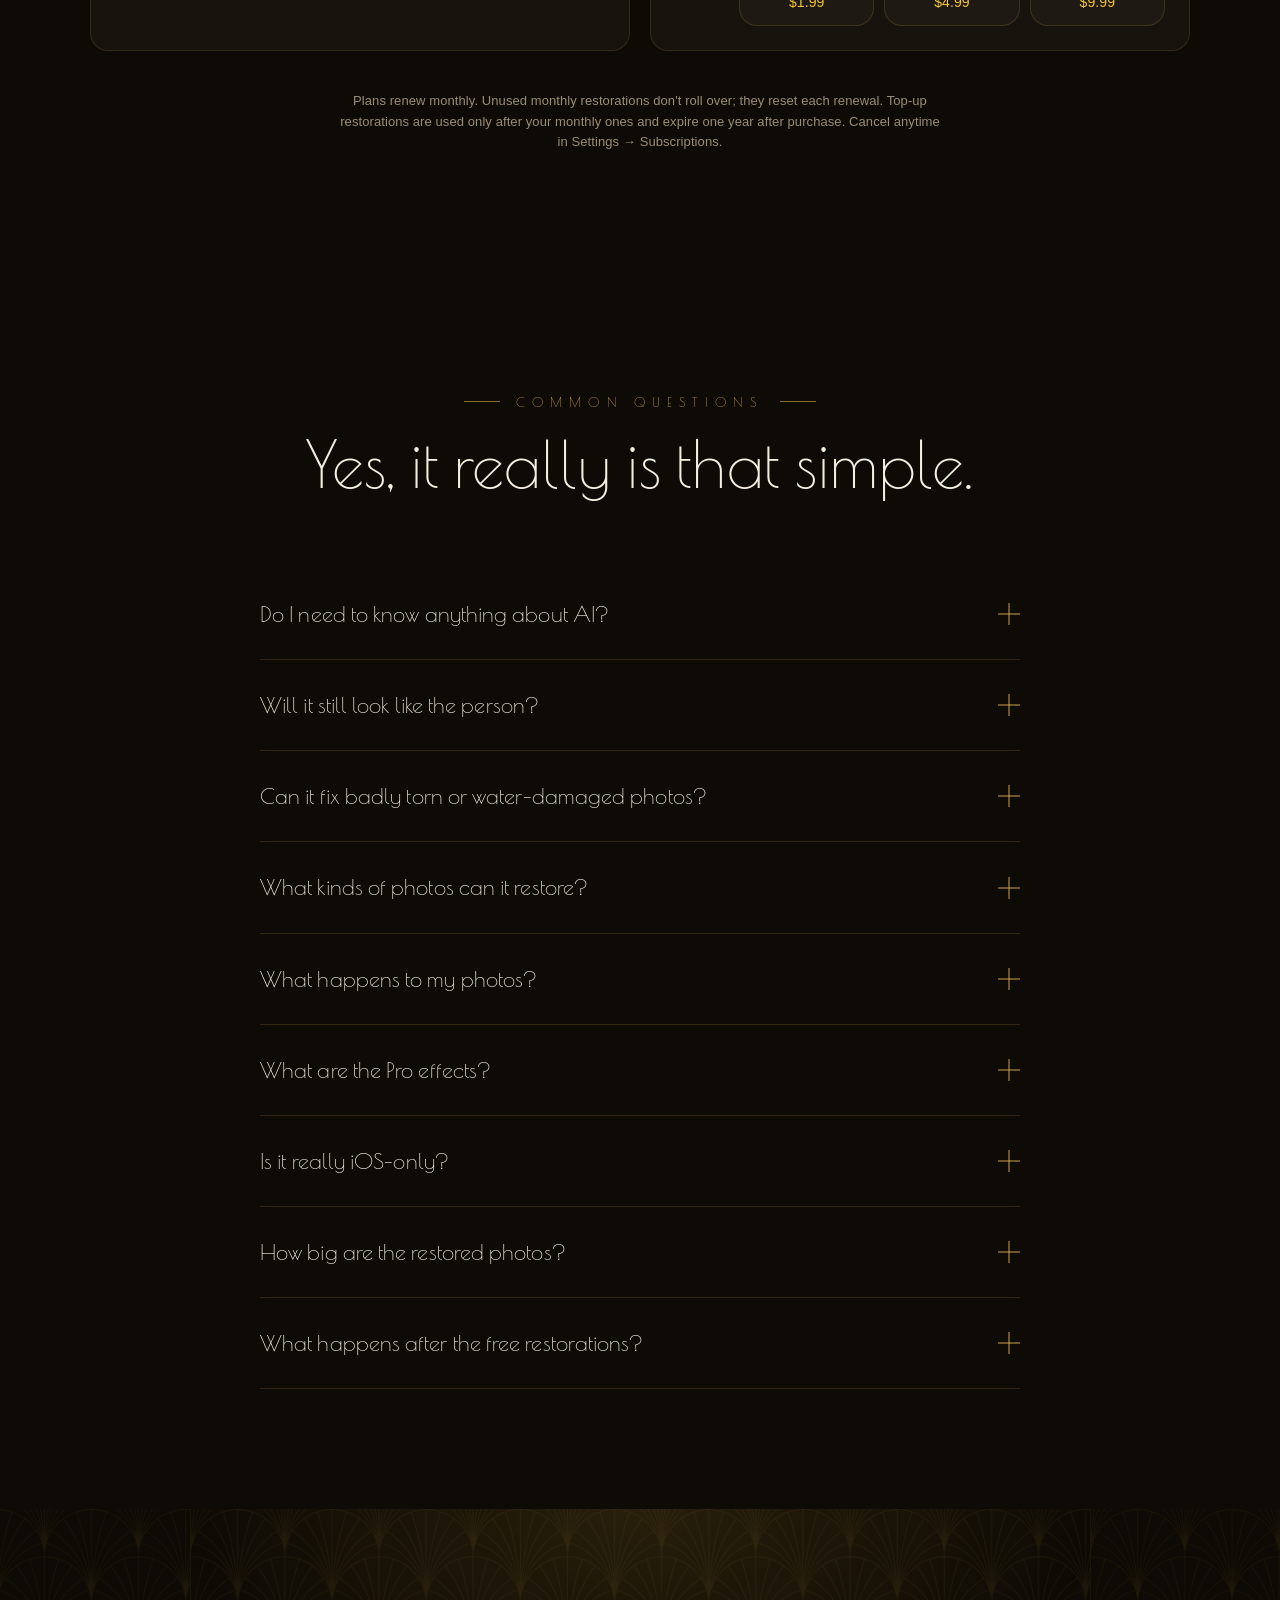
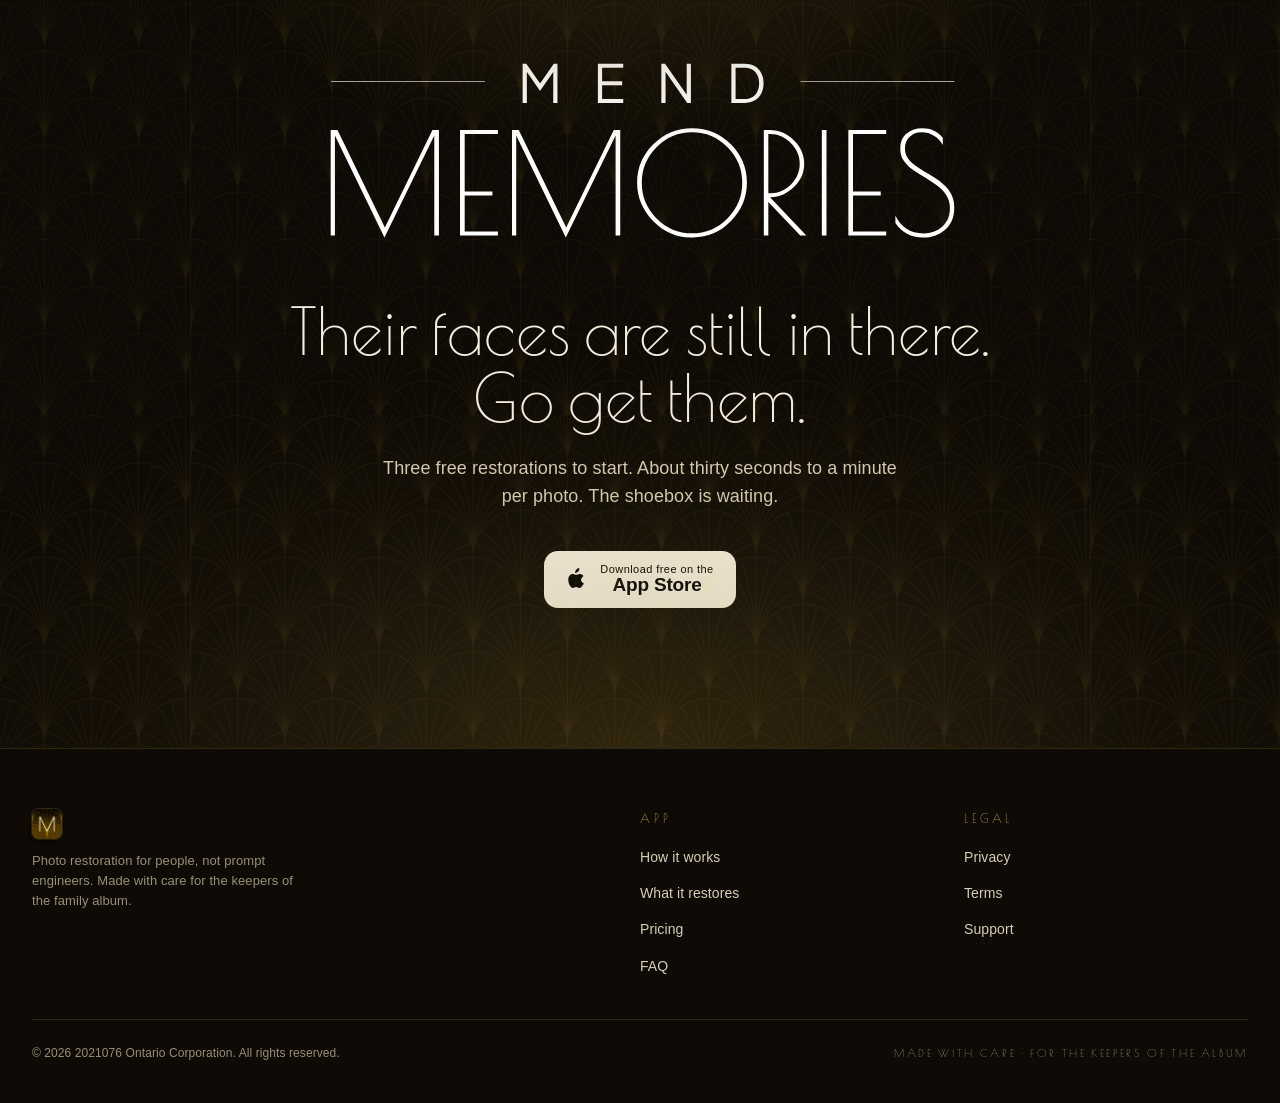
==== commit 58cd041b: "updated pricing" ====
--- a/index.html
+++ b/index.html
@@ -410,7 +410,7 @@
           <span class="per">/ month</span>
         </div>
         <div class="tier-gens">
-          <span class="big">12</span>
+          <span class="big">10</span>
           <span class="lbl">restorations<br/>per month</span>
         </div>
         <ul class="tier-features">
@@ -432,7 +432,7 @@
           <span class="per">/ month</span>
         </div>
         <div class="tier-gens">
-          <span class="big">30</span>
+          <span class="big">25</span>
           <span class="lbl">restorations<br/>per month</span>
         </div>
         <ul class="tier-features">
